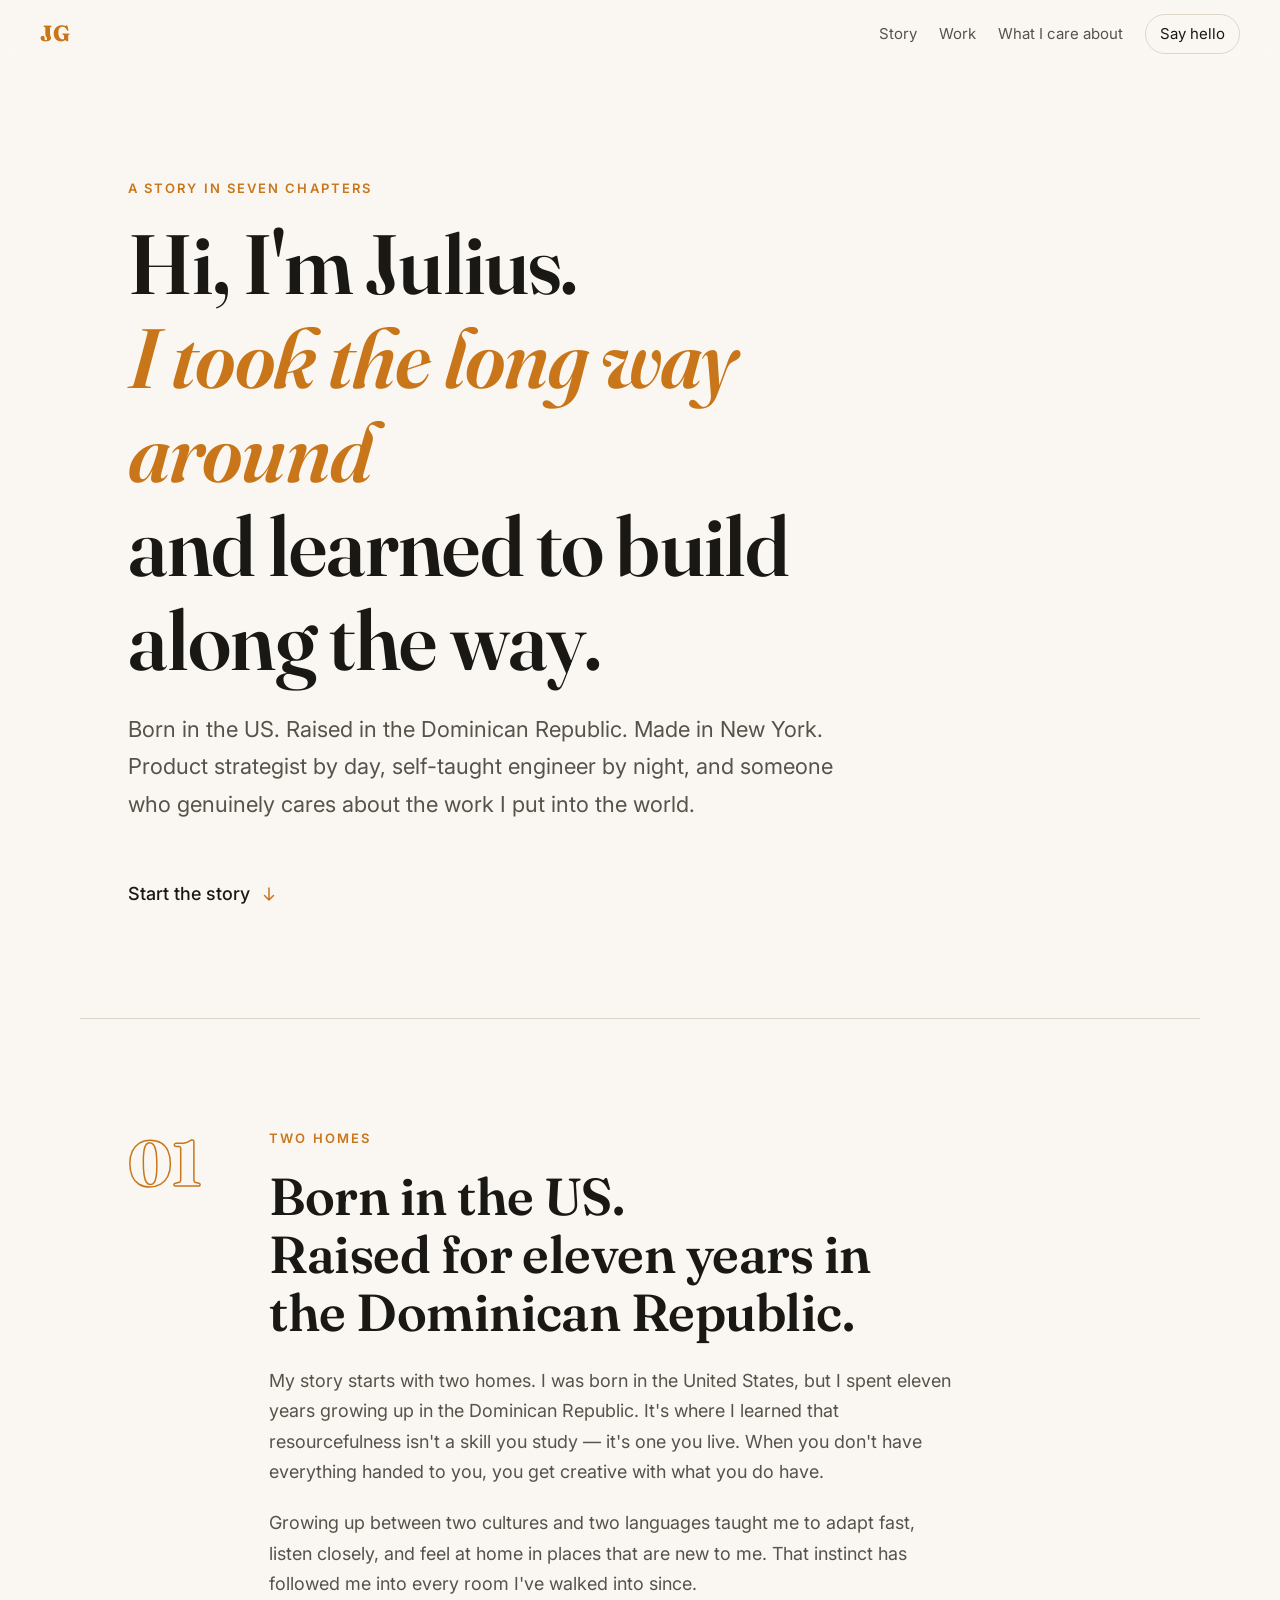
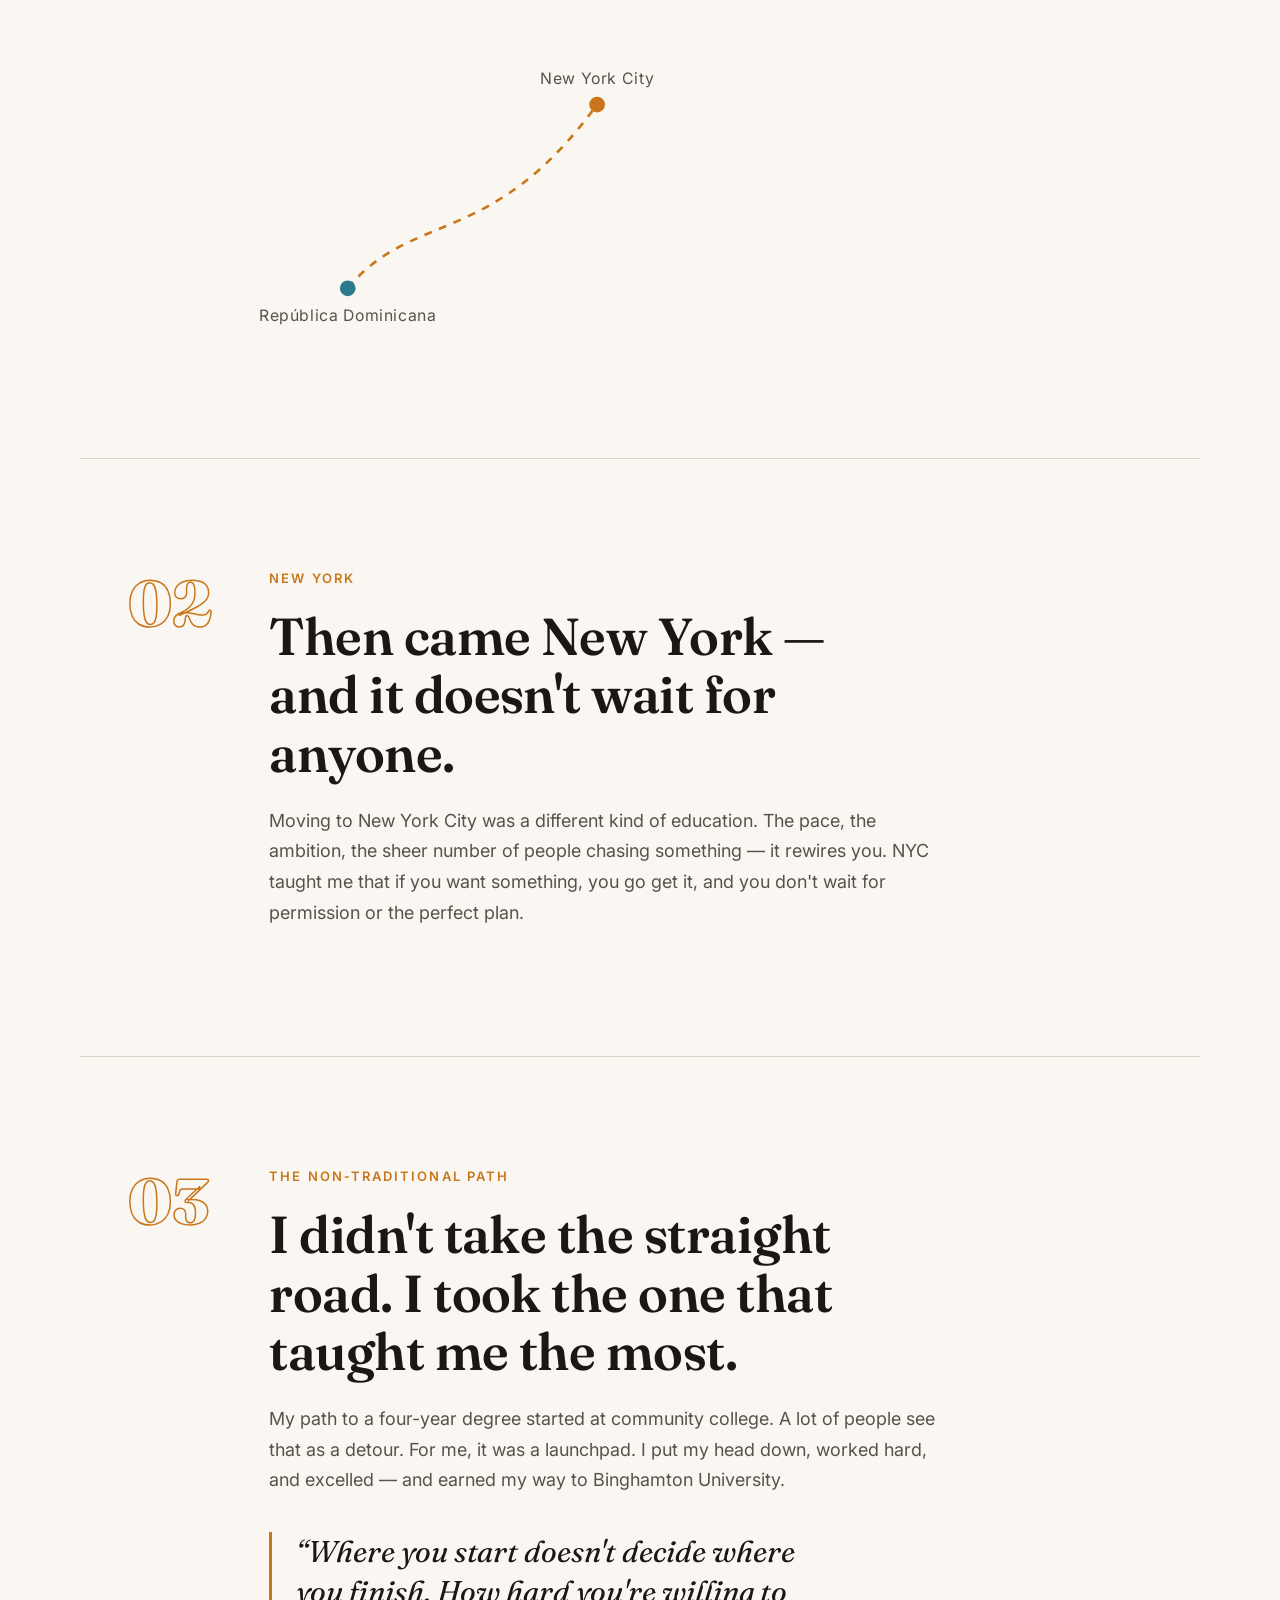
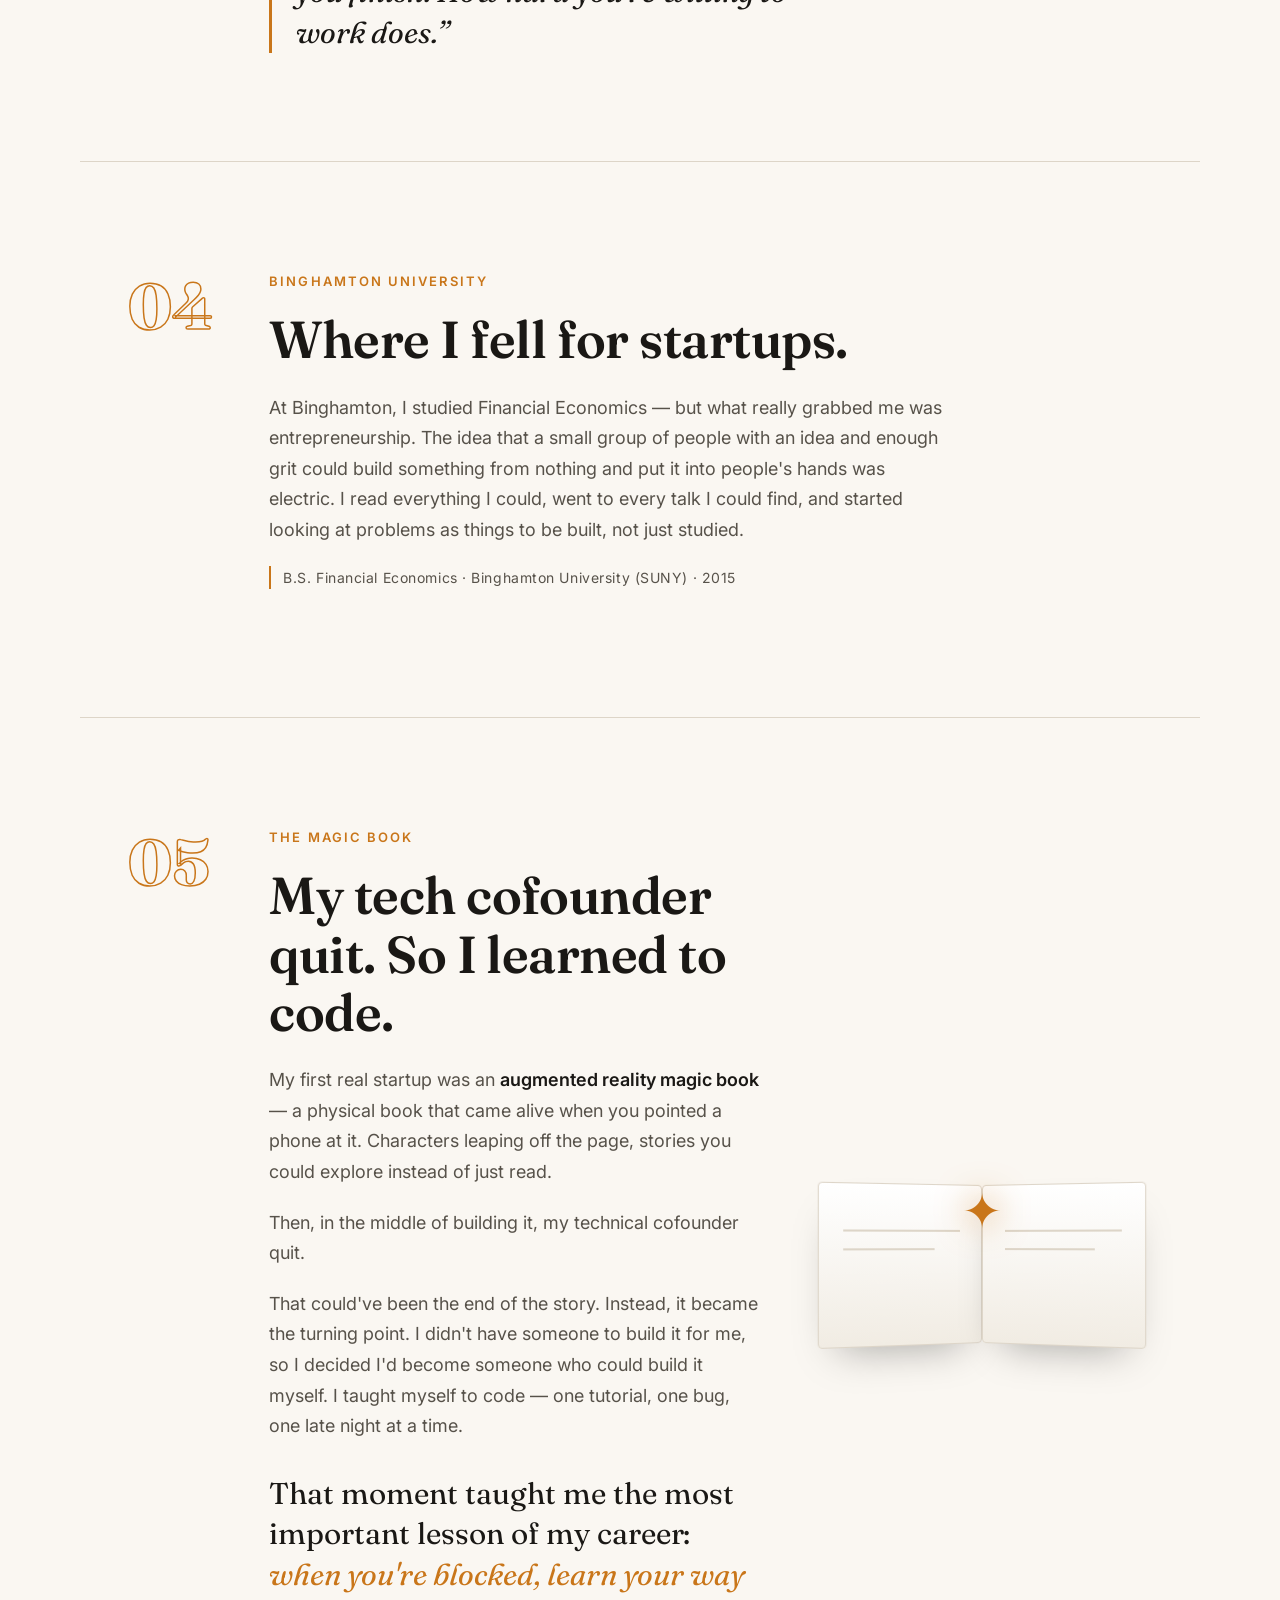
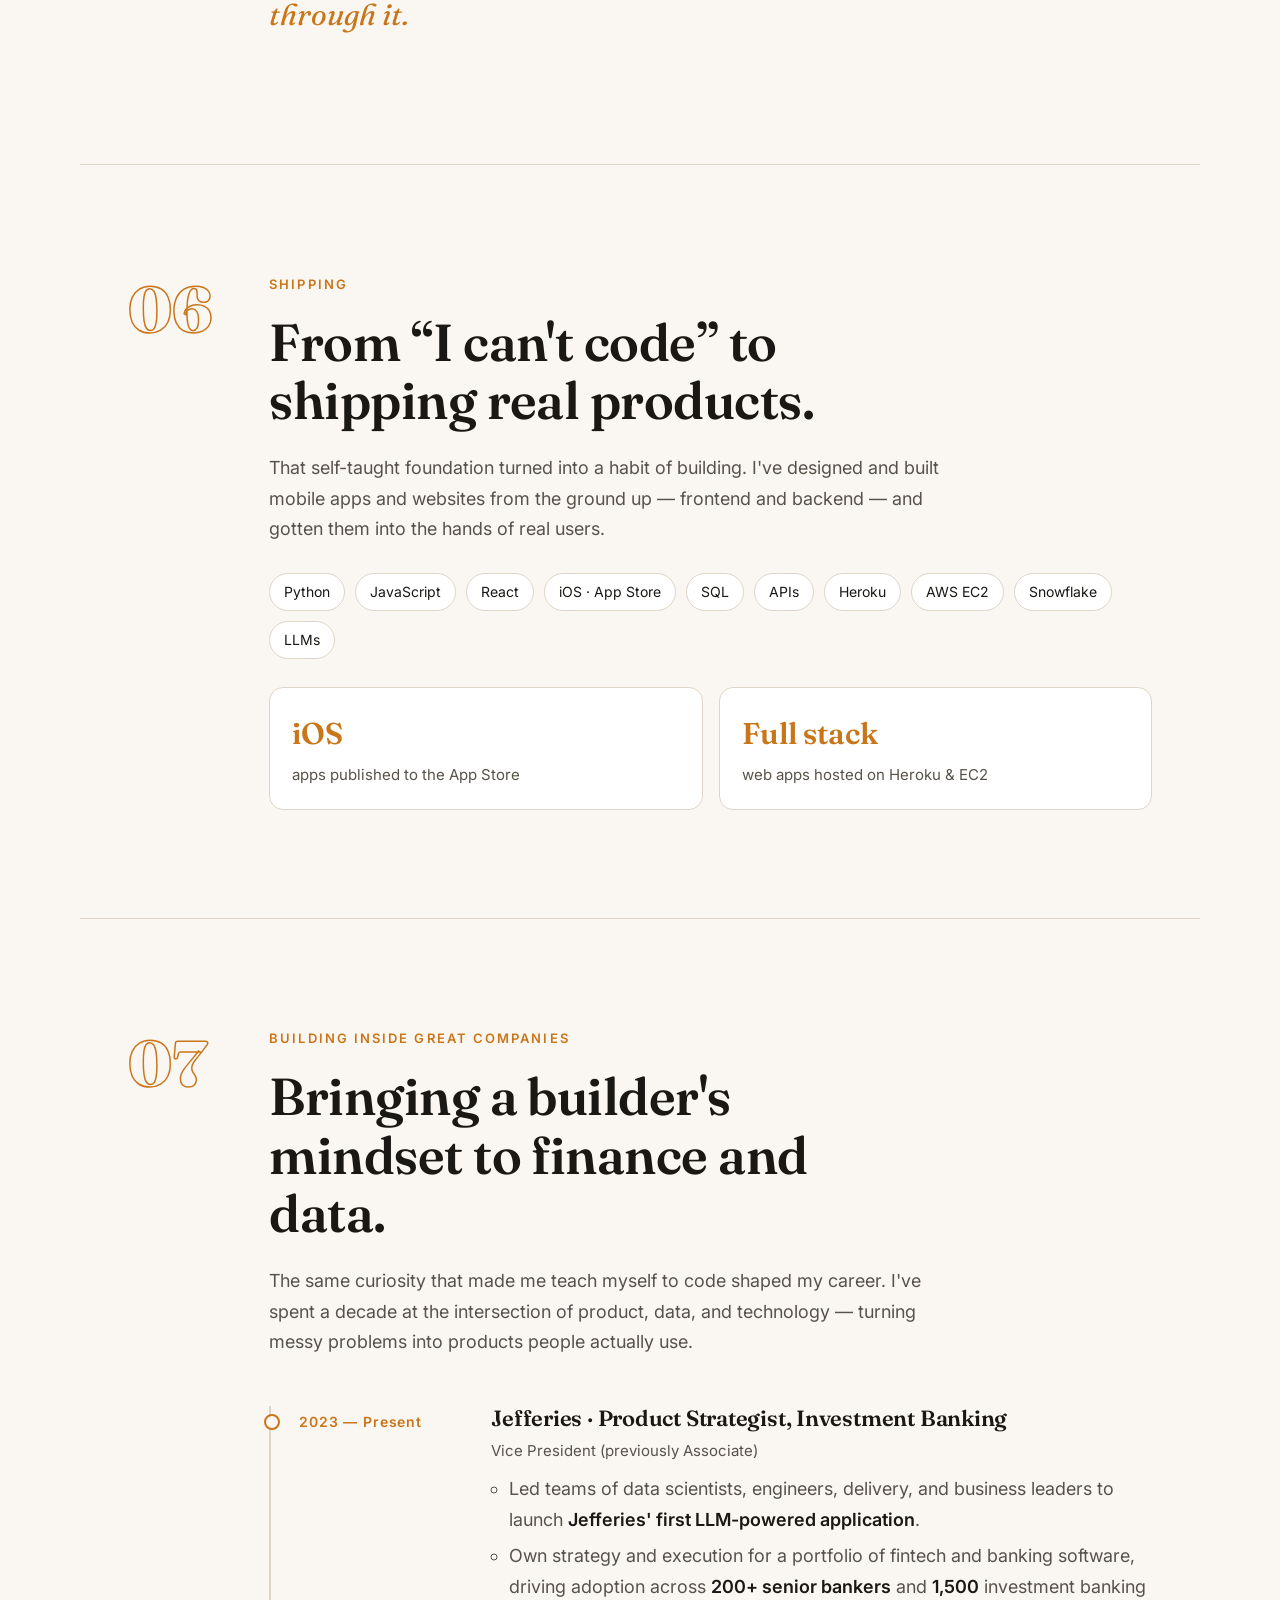
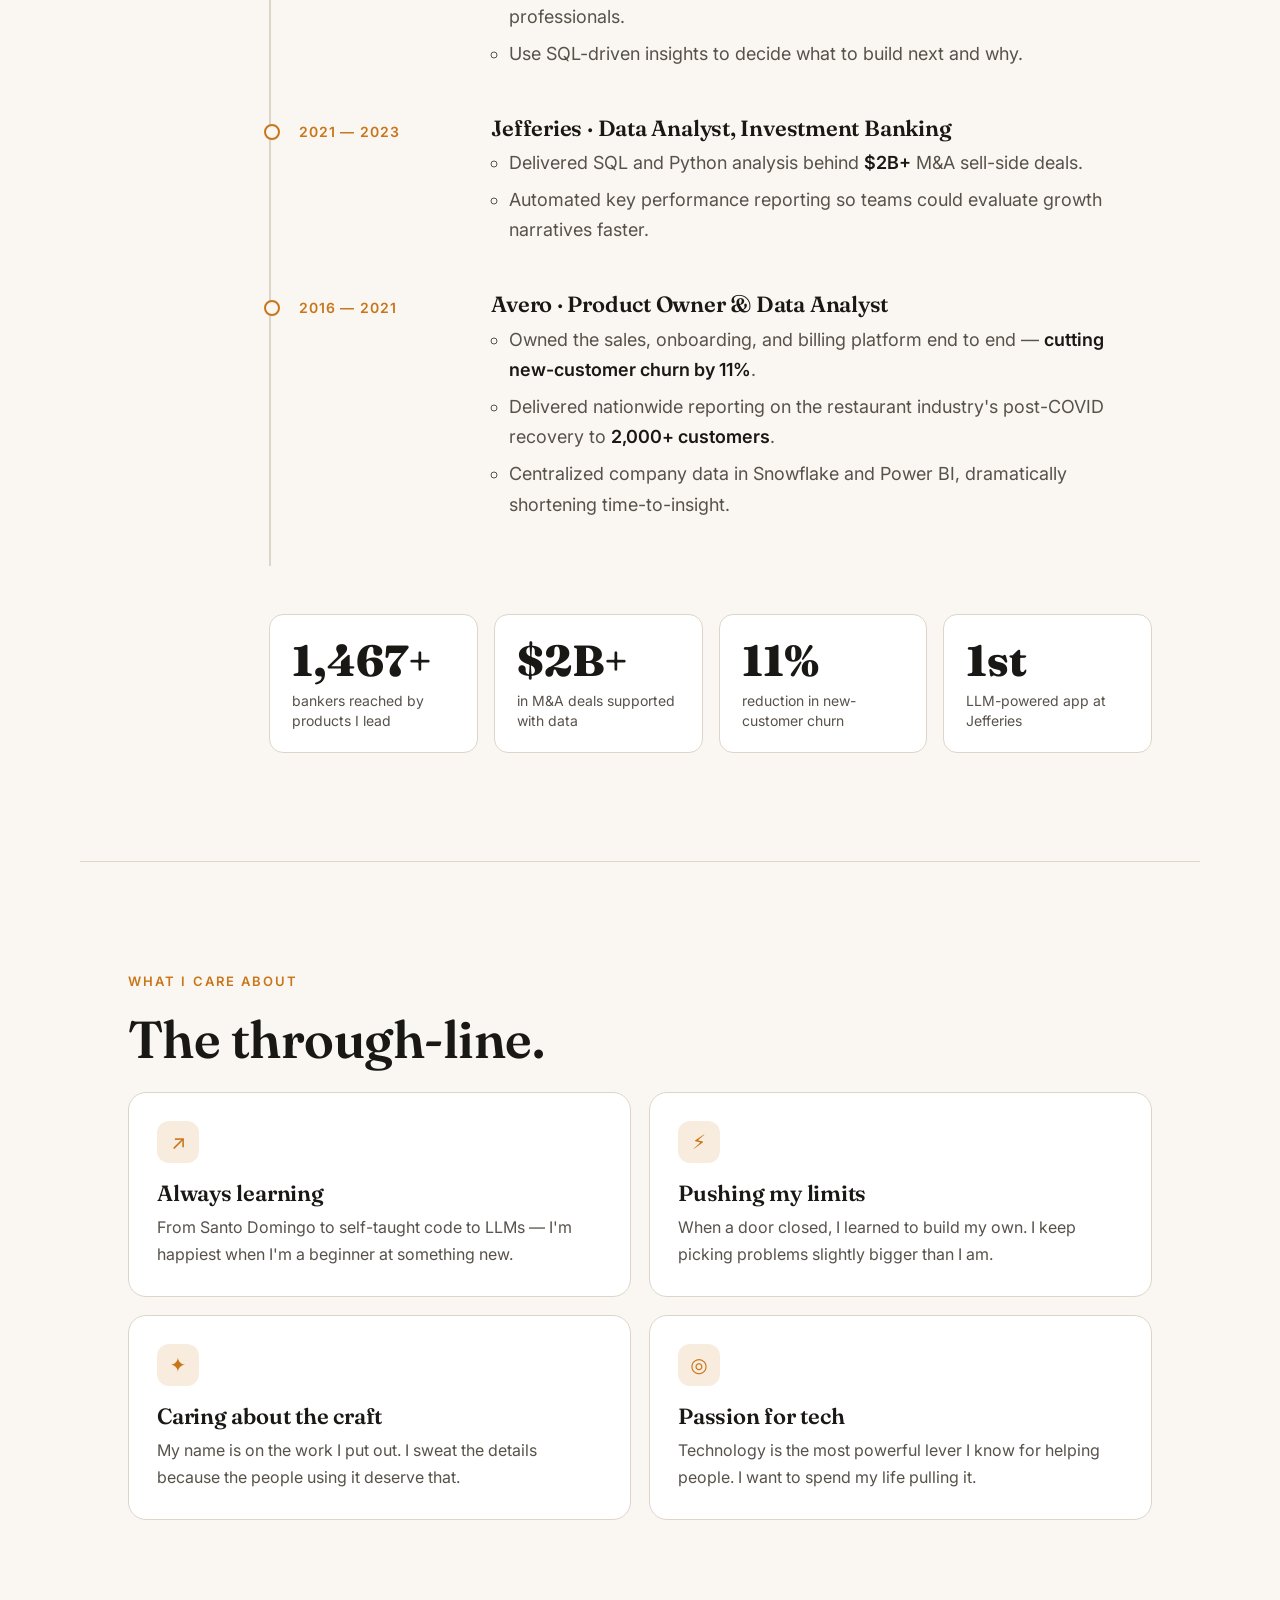
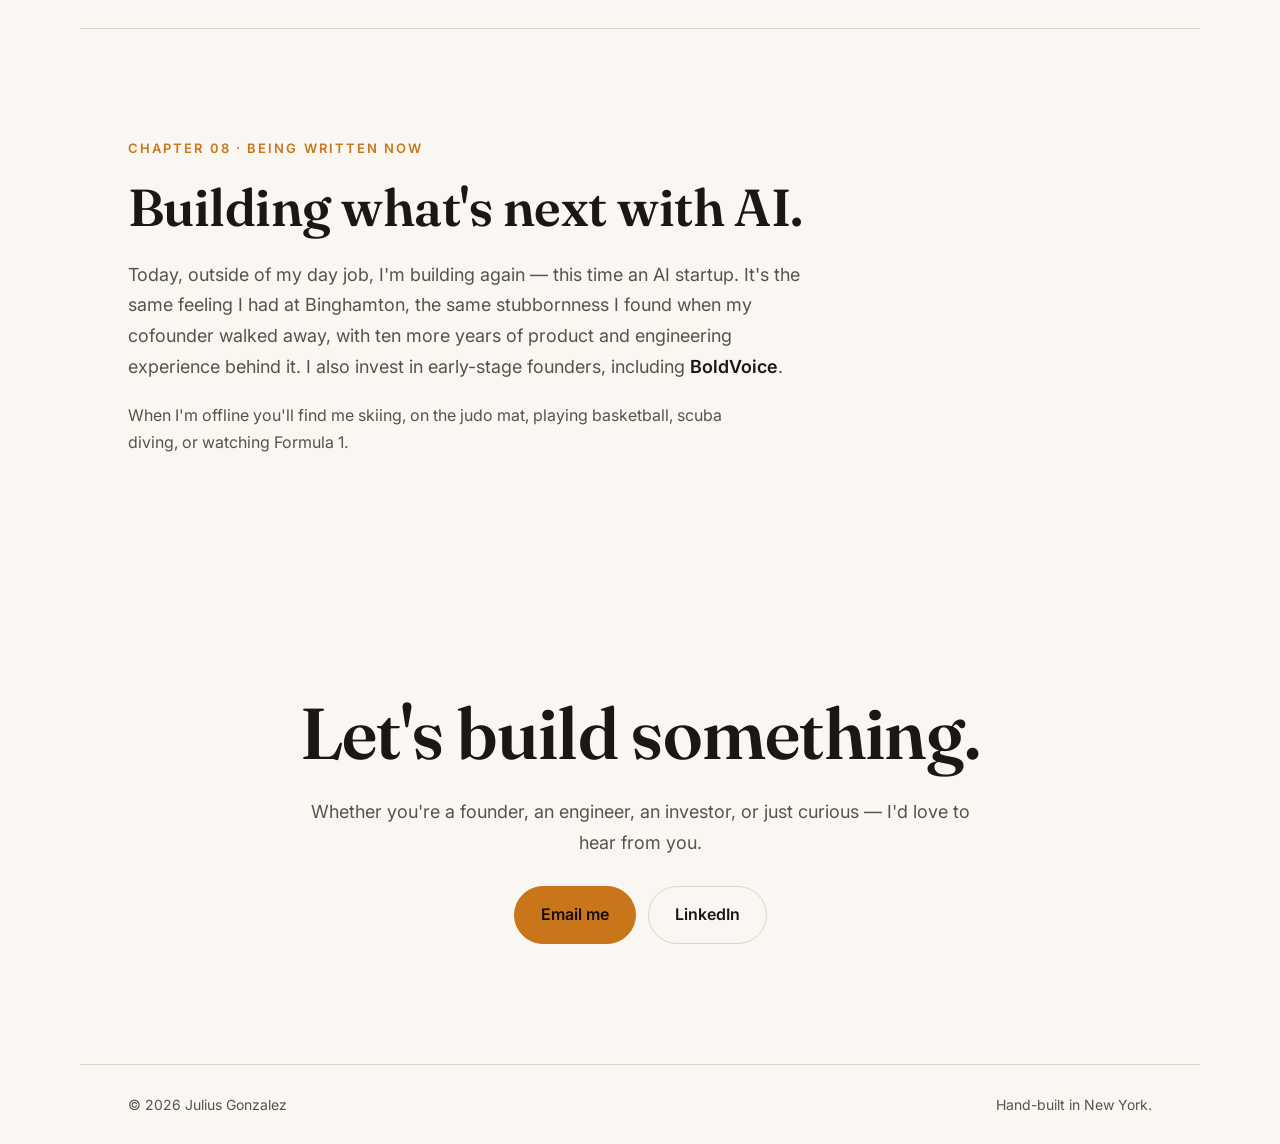
==== index.html @ 9671cb83 "Add story-driven personal website Single-page static site telling Julius's story: US-born, raised in" ====
<!doctype html>
<html lang="en">
<head>
  <meta charset="utf-8" />
  <meta name="viewport" content="width=device-width, initial-scale=1" />
  <title>Julius Gonzalez</title>
  <meta name="description" content="Julius Gonzalez: born in the US, raised in the Dominican Republic, made in New York. Product builder, self-taught engineer, and lifelong learner." />
  <meta property="og:title" content="Julius Gonzalez — The long way around" />
  <meta property="og:description" content="Born in the US, raised in the Dominican Republic, made in New York. A story about building, learning, and caring about the work." />
  <meta property="og:type" content="website" />
  <meta name="theme-color" content="#0f0e0c" />
  <link rel="icon" href="data:image/svg+xml,%3Csvg xmlns='http://www.w3.org/2000/svg' viewBox='0 0 64 64'%3E%3Crect width='64' height='64' rx='14' fill='%23e8a33d'/%3E%3Ctext x='50%25' y='56%25' text-anchor='middle' dominant-baseline='middle' font-family='Georgia,serif' font-size='38' font-weight='700' fill='%230f0e0c'%3EJ%3C/text%3E%3C/svg%3E" />
  <link rel="preconnect" href="https://fonts.googleapis.com" />
  <link rel="preconnect" href="https://fonts.gstatic.com" crossorigin />
  <link href="https://fonts.googleapis.com/css2?family=Fraunces:ital,opsz,wght@0,9..144,400;0,9..144,600;0,9..144,800;1,9..144,400&family=Inter:wght@400;500;600&display=swap" rel="stylesheet" />
  <link rel="stylesheet" href="styles.css" />
</head>
<body>
  <div class="progress" aria-hidden="true"><span id="progress-bar"></span></div>

  <header class="topbar">
    <a href="#top" class="mark" aria-label="Back to top">JG</a>
    <nav aria-label="Chapters">
      <a href="#ch-1">Story</a>
      <a href="#work">Work</a>
      <a href="#values">What I care about</a>
      <a href="#contact" class="pill">Say hello</a>
    </nav>
  </header>

  <main id="top">
    <!-- HERO -->
    <section class="hero">
      <p class="eyebrow reveal">A story in seven chapters</p>
      <h1 class="reveal">
        Hi, I'm Julius.<br />
        <span class="accent">I took the long way around</span><br />
        and learned to build along the way.
      </h1>
      <p class="lede reveal">
        Born in the US. Raised in the Dominican Republic. Made in New York.
        Product strategist by day, self-taught engineer by night, and someone who
        genuinely cares about the work I put into the world.
      </p>
      <a href="#ch-1" class="scroll-cue reveal" aria-label="Start the story">
        <span>Start the story</span>
        <svg viewBox="0 0 24 24" width="18" height="18" aria-hidden="true"><path d="M12 4v16m0 0-6-6m6 6 6-6" fill="none" stroke="currentColor" stroke-width="2" stroke-linecap="round" stroke-linejoin="round"/></svg>
      </a>
    </section>

    <!-- CHAPTER 1 -->
    <section class="chapter" id="ch-1">
      <div class="chapter-num reveal">01</div>
      <div class="chapter-body">
        <p class="eyebrow reveal">Two homes</p>
        <h2 class="reveal">Born in the US.<br />Raised for eleven years in the Dominican Republic.</h2>
        <p class="reveal">
          My story starts with two homes. I was born in the United States, but I spent
          eleven years growing up in the Dominican Republic. It's where I learned that
          resourcefulness isn't a skill you study — it's one you live. When you don't
          have everything handed to you, you get creative with what you do have.
        </p>
        <p class="reveal">
          Growing up between two cultures and two languages taught me to adapt fast,
          listen closely, and feel at home in places that are new to me. That instinct
          has followed me into every room I've walked into since.
        </p>
      </div>
      <figure class="route reveal" aria-label="A route from the Dominican Republic to New York City">
        <svg viewBox="0 0 320 220" role="img">
          <title>From Santo Domingo to New York</title>
          <path class="route-line" d="M60 180 C 110 120, 170 150, 250 40" />
          <circle cx="60" cy="180" r="6" class="dot dot-start" />
          <circle cx="250" cy="40" r="6" class="dot dot-end" />
          <text x="60" y="205" text-anchor="middle">República Dominicana</text>
          <text x="250" y="24" text-anchor="middle">New York City</text>
        </svg>
      </figure>
    </section>

    <!-- CHAPTER 2 -->
    <section class="chapter" id="ch-2">
      <div class="chapter-num reveal">02</div>
      <div class="chapter-body">
        <p class="eyebrow reveal">New York</p>
        <h2 class="reveal">Then came New York — and it doesn't wait for anyone.</h2>
        <p class="reveal">
          Moving to New York City was a different kind of education. The pace, the
          ambition, the sheer number of people chasing something — it rewires you.
          NYC taught me that if you want something, you go get it, and you don't wait
          for permission or the perfect plan.
        </p>
      </div>
    </section>

    <!-- CHAPTER 3 -->
    <section class="chapter" id="ch-3">
      <div class="chapter-num reveal">03</div>
      <div class="chapter-body">
        <p class="eyebrow reveal">The non‑traditional path</p>
        <h2 class="reveal">I didn't take the straight road. I took the one that taught me the most.</h2>
        <p class="reveal">
          My path to a four-year degree started at community college. A lot of people
          see that as a detour. For me, it was a launchpad. I put my head down, worked
          hard, and excelled — and earned my way to Binghamton University.
        </p>
        <blockquote class="pull reveal">
          “Where you start doesn't decide where you finish. How hard you're willing to
          work does.”
        </blockquote>
      </div>
    </section>

    <!-- CHAPTER 4 -->
    <section class="chapter" id="ch-4">
      <div class="chapter-num reveal">04</div>
      <div class="chapter-body">
        <p class="eyebrow reveal">Binghamton University</p>
        <h2 class="reveal">Where I fell for startups.</h2>
        <p class="reveal">
          At Binghamton, I studied Financial Economics — but what really grabbed me
          was entrepreneurship. The idea that a small group of people with an idea and
          enough grit could build something from nothing and put it into people's hands
          was electric. I read everything I could, went to every talk I could find, and
          started looking at problems as things to be built, not just studied.
        </p>
        <p class="meta reveal">B.S. Financial Economics · Binghamton University (SUNY) · 2015</p>
      </div>
    </section>

    <!-- CHAPTER 5 -->
    <section class="chapter chapter-feature" id="ch-5">
      <div class="chapter-num reveal">05</div>
      <div class="chapter-body">
        <p class="eyebrow reveal">The magic book</p>
        <h2 class="reveal">My tech cofounder quit. So I learned to code.</h2>
        <p class="reveal">
          My first real startup was an <strong>augmented reality magic book</strong> —
          a physical book that came alive when you pointed a phone at it. Characters
          leaping off the page, stories you could explore instead of just read.
        </p>
        <p class="reveal">
          Then, in the middle of building it, my technical cofounder quit.
        </p>
        <p class="reveal">
          That could've been the end of the story. Instead, it became the turning point.
          I didn't have someone to build it for me, so I decided I'd become someone who
          could build it myself. I taught myself to code — one tutorial, one bug, one
          late night at a time.
        </p>
        <p class="reveal emphasis">
          That moment taught me the most important lesson of my career:
          <span class="accent">when you're blocked, learn your way through it.</span>
        </p>
      </div>
      <div class="book reveal" aria-hidden="true">
        <div class="book-page left"></div>
        <div class="book-page right"></div>
        <div class="sparkles">
          <span></span><span></span><span></span><span></span><span></span><span></span><span></span>
        </div>
        <div class="book-glyph">✦</div>
      </div>
    </section>

    <!-- CHAPTER 6 -->
    <section class="chapter" id="ch-6">
      <div class="chapter-num reveal">06</div>
      <div class="chapter-body">
        <p class="eyebrow reveal">Shipping</p>
        <h2 class="reveal">From “I can't code” to shipping real products.</h2>
        <p class="reveal">
          That self-taught foundation turned into a habit of building. I've designed and
          built mobile apps and websites from the ground up — frontend and backend —
          and gotten them into the hands of real users.
        </p>
        <ul class="chips reveal" aria-label="Things I've built with">
          <li>Python</li><li>JavaScript</li><li>React</li><li>iOS · App Store</li>
          <li>SQL</li><li>APIs</li><li>Heroku</li><li>AWS EC2</li><li>Snowflake</li><li>LLMs</li>
        </ul>
        <div class="stat-row reveal">
          <div class="stat"><span class="stat-big">iOS</span><span class="stat-label">apps published to the App Store</span></div>
          <div class="stat"><span class="stat-big">Full stack</span><span class="stat-label">web apps hosted on Heroku &amp; EC2</span></div>
        </div>
      </div>
    </section>

    <!-- CHAPTER 7: WORK -->
    <section class="chapter" id="work">
      <div class="chapter-num reveal">07</div>
      <div class="chapter-body wide">
        <p class="eyebrow reveal">Building inside great companies</p>
        <h2 class="reveal">Bringing a builder's mindset to finance and data.</h2>
        <p class="reveal">
          The same curiosity that made me teach myself to code shaped my career.
          I've spent a decade at the intersection of product, data, and technology —
          turning messy problems into products people actually use.
        </p>

        <ol class="timeline">
          <li class="reveal">
            <div class="when">2023 — Present</div>
            <div class="what">
              <h3>Jefferies · Product Strategist, Investment Banking</h3>
              <p class="role">Vice President (previously Associate)</p>
              <ul>
                <li>Led teams of data scientists, engineers, delivery, and business leaders to launch <strong>Jefferies' first LLM-powered application</strong>.</li>
                <li>Own strategy and execution for a portfolio of fintech and banking software, driving adoption across <strong>200+ senior bankers</strong> and <strong>1,500</strong> investment banking professionals.</li>
                <li>Use SQL-driven insights to decide what to build next and why.</li>
              </ul>
            </div>
          </li>
          <li class="reveal">
            <div class="when">2021 — 2023</div>
            <div class="what">
              <h3>Jefferies · Data Analyst, Investment Banking</h3>
              <ul>
                <li>Delivered SQL and Python analysis behind <strong>$2B+</strong> M&amp;A sell-side deals.</li>
                <li>Automated key performance reporting so teams could evaluate growth narratives faster.</li>
              </ul>
            </div>
          </li>
          <li class="reveal">
            <div class="when">2016 — 2021</div>
            <div class="what">
              <h3>Avero · Product Owner &amp; Data Analyst</h3>
              <ul>
                <li>Owned the sales, onboarding, and billing platform end to end — <strong>cutting new-customer churn by 11%</strong>.</li>
                <li>Delivered nationwide reporting on the restaurant industry's post-COVID recovery to <strong>2,000+ customers</strong>.</li>
                <li>Centralized company data in Snowflake and Power BI, dramatically shortening time-to-insight.</li>
              </ul>
            </div>
          </li>
        </ol>

        <div class="numbers reveal" aria-label="Highlights">
          <div><span class="n" data-count="1500" data-suffix="+">1,500+</span><span>bankers reached by products I lead</span></div>
          <div><span class="n" data-count="2" data-prefix="$" data-suffix="B+">$2B+</span><span>in M&amp;A deals supported with data</span></div>
          <div><span class="n" data-count="11" data-suffix="%">11%</span><span>reduction in new-customer churn</span></div>
          <div><span class="n">1st</span><span>LLM-powered app at Jefferies</span></div>
        </div>
      </div>
    </section>

    <!-- VALUES -->
    <section class="values" id="values">
      <p class="eyebrow reveal">What I care about</p>
      <h2 class="reveal">The through-line.</h2>
      <div class="value-grid">
        <article class="value reveal">
          <span class="value-icon">↗</span>
          <h3>Always learning</h3>
          <p>From Santo Domingo to self-taught code to LLMs — I'm happiest when I'm a beginner at something new.</p>
        </article>
        <article class="value reveal">
          <span class="value-icon">⚡</span>
          <h3>Pushing my limits</h3>
          <p>When a door closed, I learned to build my own. I keep picking problems slightly bigger than I am.</p>
        </article>
        <article class="value reveal">
          <span class="value-icon">✦</span>
          <h3>Caring about the craft</h3>
          <p>My name is on the work I put out. I sweat the details because the people using it deserve that.</p>
        </article>
        <article class="value reveal">
          <span class="value-icon">◎</span>
          <h3>Passion for tech</h3>
          <p>Technology is the most powerful lever I know for helping people. I want to spend my life pulling it.</p>
        </article>
      </div>
    </section>

    <!-- NEXT CHAPTER -->
    <section class="next" id="next">
      <p class="eyebrow reveal">Chapter 08 · Being written now</p>
      <h2 class="reveal">Building what's next with AI.</h2>
      <p class="reveal">
        Today, outside of my day job, I'm building again — this time an AI startup.
        It's the same feeling I had at Binghamton, the same stubbornness I found when
        my cofounder walked away, with ten more years of product and engineering
        experience behind it. I also invest in early-stage founders, including
        <strong>BoldVoice</strong>.
      </p>
      <p class="reveal small">
        When I'm offline you'll find me skiing, on the judo mat, playing basketball,
        scuba diving, or watching Formula 1.
      </p>
    </section>

    <!-- CONTACT -->
    <section class="contact" id="contact">
      <h2 class="reveal">Let's build something.</h2>
      <p class="reveal">Whether you're a founder, an engineer, an investor, or just curious — I'd love to hear from you.</p>
      <div class="cta-row reveal">
        <a class="btn primary" href="mailto:gonzalezjulius.c@gmail.com">Email me</a>
        <a class="btn" href="https://www.linkedin.com/in/juliuscgonzalez" target="_blank" rel="noopener">LinkedIn</a>
      </div>
    </section>
  </main>

  <footer class="footer">
    <span>© <span id="year">2026</span> Julius Gonzalez</span>
    <span>Hand-built in New York.</span>
  </footer>

  <script src="script.js"></script>
</body>
</html>
---- styles.css ----
:root {
  --bg: #faf7f2;
  --bg-alt: #f1ece3;
  --ink: #1a1815;
  --ink-soft: #57524a;
  --line: #ddd5c8;
  --accent: #c9761a;
  --accent-2: #2a7a8c;
  --card: #ffffff;
  --serif: "Fraunces", Georgia, serif;
  --sans: "Inter", system-ui, -apple-system, sans-serif;
  --max: 1120px;
  color-scheme: light;
}

@media (prefers-color-scheme: dark) {
  :root {
    --bg: #0f0e0c;
    --bg-alt: #171512;
    --ink: #f3eee6;
    --ink-soft: #a8a196;
    --line: #2c2924;
    --accent: #e8a33d;
    --accent-2: #5fb8c9;
    --card: #1b1916;
    color-scheme: dark;
  }
}

* { box-sizing: border-box; }
html { scroll-behavior: smooth; }
body {
  margin: 0;
  background: var(--bg);
  color: var(--ink);
  font-family: var(--sans);
  font-size: 18px;
  line-height: 1.7;
  -webkit-font-smoothing: antialiased;
  overflow-x: hidden;
}
a { color: inherit; }
strong { font-weight: 600; color: var(--ink); }

/* progress bar */
.progress { position: fixed; inset: 0 0 auto 0; height: 3px; z-index: 50; }
.progress span { display: block; height: 100%; width: 0; background: linear-gradient(90deg, var(--accent), var(--accent-2)); }

/* top bar */
.topbar {
  position: sticky; top: 0; z-index: 40;
  display: flex; align-items: center; justify-content: space-between;
  padding: 14px clamp(16px, 4vw, 40px);
  background: color-mix(in srgb, var(--bg) 82%, transparent);
  backdrop-filter: blur(10px);
  border-bottom: 1px solid transparent;
  transition: border-color .3s;
}
.topbar.scrolled { border-color: var(--line); }
.mark { font-family: var(--serif); font-weight: 800; font-size: 22px; text-decoration: none; color: var(--accent); }
.topbar nav { display: flex; gap: 22px; align-items: center; font-size: 15px; }
.topbar nav a { text-decoration: none; color: var(--ink-soft); transition: color .2s; }
.topbar nav a:hover { color: var(--ink); }
.pill { border: 1px solid var(--line); padding: 6px 14px; border-radius: 999px; color: var(--ink) !important; }
.pill:hover { border-color: var(--accent); }

/* shared */
main > section { max-width: var(--max); margin: 0 auto; padding: clamp(72px, 12vh, 140px) clamp(16px, 5vw, 48px); }
.eyebrow { font-size: 13px; letter-spacing: .16em; text-transform: uppercase; color: var(--accent); font-weight: 600; margin: 0 0 18px; }
h1, h2, h3 { font-family: var(--serif); line-height: 1.12; margin: 0 0 24px; letter-spacing: -0.01em; }
h1 { font-size: clamp(40px, 7vw, 84px); font-weight: 600; }
h2 { font-size: clamp(30px, 4.4vw, 52px); font-weight: 600; max-width: 18ch; }
h3 { font-size: 22px; font-weight: 600; margin-bottom: 8px; }
p { color: var(--ink-soft); max-width: 62ch; margin: 0 0 20px; }
.accent { color: var(--accent); font-style: italic; }

/* hero */
.hero { min-height: calc(100vh - 64px); display: flex; flex-direction: column; justify-content: center; }
.hero h1 { max-width: 16ch; }
.lede { font-size: clamp(18px, 2vw, 22px); max-width: 52ch; }
.scroll-cue { margin-top: 36px; display: inline-flex; gap: 10px; align-items: center; text-decoration: none; font-weight: 500; color: var(--ink); width: fit-content; }
.scroll-cue svg { animation: bob 2s ease-in-out infinite; color: var(--accent); }
@keyframes bob { 50% { transform: translateY(6px); } }

/* chapters */
.chapter {
  display: grid;
  grid-template-columns: 90px minmax(0, 1fr);
  gap: 0 clamp(16px, 4vw, 56px);
  border-top: 1px solid var(--line);
  position: relative;
}
.chapter-num { font-family: var(--serif); font-size: 64px; font-weight: 800; color: transparent; -webkit-text-stroke: 1.5px var(--accent); line-height: 1; padding-top: 4px; }
.chapter-feature .chapter-num { align-self: start; }
.chapter-body.wide { max-width: none; }
.meta { font-size: 14px; letter-spacing: .04em; color: var(--ink-soft); border-left: 2px solid var(--accent); padding-left: 12px; }
.emphasis { font-family: var(--serif); font-size: clamp(22px, 2.6vw, 30px); line-height: 1.35; color: var(--ink); max-width: 30ch; margin-top: 32px; }
.pull {
  margin: 36px 0 0; padding: 0 0 0 24px; border-left: 3px solid var(--accent);
  font-family: var(--serif); font-style: italic; font-size: clamp(22px, 2.6vw, 30px); line-height: 1.35; color: var(--ink); max-width: 30ch;
}

/* route map */
.route { grid-column: 2; margin: 32px 0 0; max-width: 420px; }
.route svg { width: 100%; overflow: visible; }
.route text { font-family: var(--sans); font-size: 12px; fill: var(--ink-soft); letter-spacing: .04em; }
.route-line { fill: none; stroke: var(--accent); stroke-width: 2; stroke-dasharray: 6 6; stroke-dashoffset: 400; transition: stroke-dashoffset 2.4s ease; }
.route.in .route-line { stroke-dashoffset: 0; }
.dot-start { fill: var(--accent-2); }
.dot-end { fill: var(--accent); }
.dot-end { transform-origin: 250px 40px; animation: pulse 2.4s ease-out infinite; }
@keyframes pulse { 0%, 100% { opacity: 1; } 50% { opacity: .45; } }

/* magic book feature */
.chapter-feature { grid-template-columns: 90px minmax(0, 1fr) minmax(0, 340px); align-items: center; }
.book { position: relative; width: 100%; max-width: 340px; aspect-ratio: 4 / 3; perspective: 900px; justify-self: center; }
.book-page {
  position: absolute; bottom: 10%; width: 48%; height: 62%;
  background: linear-gradient(180deg, var(--card), var(--bg-alt));
  border: 1px solid var(--line); border-radius: 4px;
  box-shadow: 0 20px 40px -20px rgba(0,0,0,.35);
}
.book-page::before, .book-page::after { content: ""; position: absolute; left: 14%; right: 14%; height: 2px; background: var(--line); }
.book-page::before { top: 28%; } .book-page::after { top: 40%; right: 30%; }
.book-page.left { left: 2%; transform: rotateY(18deg); transform-origin: right; }
.book-page.right { right: 2%; transform: rotateY(-18deg); transform-origin: left; }
.book-glyph { position: absolute; left: 50%; bottom: 46%; transform: translateX(-50%); font-size: 48px; color: var(--accent); filter: drop-shadow(0 0 18px var(--accent)); animation: float 3.4s ease-in-out infinite; }
@keyframes float { 50% { transform: translate(-50%, -14px) rotate(8deg); } }
.sparkles span {
  position: absolute; left: 50%; bottom: 50%; width: 6px; height: 6px; border-radius: 50%;
  background: var(--accent); opacity: 0; animation: rise 3.2s ease-out infinite;
}
.sparkles span:nth-child(2) { background: var(--accent-2); animation-delay: .4s; --x: -60px; }
.sparkles span:nth-child(3) { animation-delay: .9s; --x: 50px; }
.sparkles span:nth-child(4) { background: var(--accent-2); animation-delay: 1.3s; --x: -30px; }
.sparkles span:nth-child(5) { animation-delay: 1.8s; --x: 80px; }
.sparkles span:nth-child(6) { background: var(--accent-2); animation-delay: 2.2s; --x: -90px; }
.sparkles span:nth-child(7) { animation-delay: 2.7s; --x: 20px; }
@keyframes rise {
  0% { opacity: 0; transform: translate(0, 0) scale(.5); }
  20% { opacity: 1; }
  100% { opacity: 0; transform: translate(var(--x, 30px), -150px) scale(1.2); }
}

/* chips + stats */
.chips { list-style: none; padding: 0; margin: 28px 0; display: flex; flex-wrap: wrap; gap: 10px; }
.chips li { border: 1px solid var(--line); border-radius: 999px; padding: 6px 14px; font-size: 14px; color: var(--ink); background: var(--card); }
.stat-row { display: flex; flex-wrap: wrap; gap: 16px; }
.stat { flex: 1 1 220px; background: var(--card); border: 1px solid var(--line); border-radius: 14px; padding: 20px 22px; }
.stat-big { display: block; font-family: var(--serif); font-size: 30px; font-weight: 600; color: var(--accent); }
.stat-label { font-size: 15px; color: var(--ink-soft); }

/* timeline */
.timeline { list-style: none; padding: 0; margin: 48px 0; border-left: 2px solid var(--line); }
.timeline > li { display: grid; grid-template-columns: 160px minmax(0, 1fr); gap: 8px 32px; padding: 0 0 40px 28px; position: relative; }
.timeline > li::before { content: ""; position: absolute; left: -7px; top: 8px; width: 12px; height: 12px; border-radius: 50%; background: var(--bg); border: 2px solid var(--accent); }
.when { font-size: 14px; font-weight: 600; letter-spacing: .06em; color: var(--accent); padding-top: 4px; }
.role { font-size: 15px; margin-bottom: 10px; }
.what ul { margin: 0; padding-left: 18px; color: var(--ink-soft); }
.what li { margin-bottom: 6px; }

.numbers { display: grid; grid-template-columns: repeat(4, minmax(0, 1fr)); gap: 16px; }
.numbers > div { background: var(--card); border: 1px solid var(--line); border-radius: 14px; padding: 22px; }
.numbers .n { display: block; font-family: var(--serif); font-size: clamp(30px, 3.4vw, 44px); font-weight: 800; color: var(--ink); line-height: 1.1; margin-bottom: 6px; }
.numbers span:not(.n) { font-size: 14px; color: var(--ink-soft); line-height: 1.4; display: block; }

/* values */
.values { border-top: 1px solid var(--line); }
.value-grid { display: grid; grid-template-columns: repeat(2, minmax(0, 1fr)); gap: 18px; margin-top: 16px; }
.value { background: var(--card); border: 1px solid var(--line); border-radius: 18px; padding: 28px; transition: transform .3s, border-color .3s; }
.value:hover { transform: translateY(-4px); border-color: var(--accent); }
.value p { margin: 0; font-size: 16px; }
.value-icon { display: inline-grid; place-items: center; width: 42px; height: 42px; border-radius: 12px; background: color-mix(in srgb, var(--accent) 14%, transparent); color: var(--accent); font-size: 20px; margin-bottom: 18px; }

/* next + contact */
.next { border-top: 1px solid var(--line); }
.next h2 { max-width: 20ch; }
.small { font-size: 16px; }
.contact { text-align: center; padding-bottom: 120px !important; }
.contact h2 { font-size: clamp(40px, 6vw, 72px); margin-inline: auto; max-width: none; }
.contact p { margin-inline: auto; }
.cta-row { display: flex; gap: 12px; justify-content: center; flex-wrap: wrap; margin-top: 28px; }
.btn { text-decoration: none; padding: 14px 26px; border-radius: 999px; border: 1px solid var(--line); font-weight: 600; font-size: 16px; transition: transform .2s, background .2s; }
.btn:hover { transform: translateY(-2px); }
.btn.primary { background: var(--accent); border-color: var(--accent); color: #140f08; }

.footer { max-width: var(--max); margin: 0 auto; padding: 28px clamp(16px, 5vw, 48px); display: flex; justify-content: space-between; flex-wrap: wrap; gap: 8px; font-size: 14px; color: var(--ink-soft); border-top: 1px solid var(--line); }

/* reveal animation */
.reveal { opacity: 0; transform: translateY(24px); transition: opacity .8s ease, transform .8s ease; }
.reveal.in { opacity: 1; transform: none; }

@media (prefers-reduced-motion: reduce) {
  html { scroll-behavior: auto; }
  .reveal { opacity: 1; transform: none; transition: none; }
  .route-line { stroke-dashoffset: 0; transition: none; }
  *, *::before, *::after { animation: none !important; }
}

/* responsive */
@media (max-width: 900px) {
  .chapter-feature { grid-template-columns: 90px minmax(0, 1fr); }
  .book { grid-column: 2; margin-top: 24px; justify-self: start; }
  .numbers { grid-template-columns: repeat(2, minmax(0, 1fr)); }
}
@media (max-width: 640px) {
  body { font-size: 17px; }
  .topbar nav a:not(.pill) { display: none; }
  .chapter, .chapter-feature { grid-template-columns: minmax(0, 1fr); }
  .chapter-num { font-size: 44px; margin-bottom: 12px; }
  .route, .book { grid-column: 1; }
  .timeline > li { grid-template-columns: minmax(0, 1fr); padding-left: 20px; }
  .value-grid { grid-template-columns: minmax(0, 1fr); }
  .numbers { grid-template-columns: minmax(0, 1fr) minmax(0, 1fr); gap: 10px; }
  .numbers > div { padding: 16px; }
}
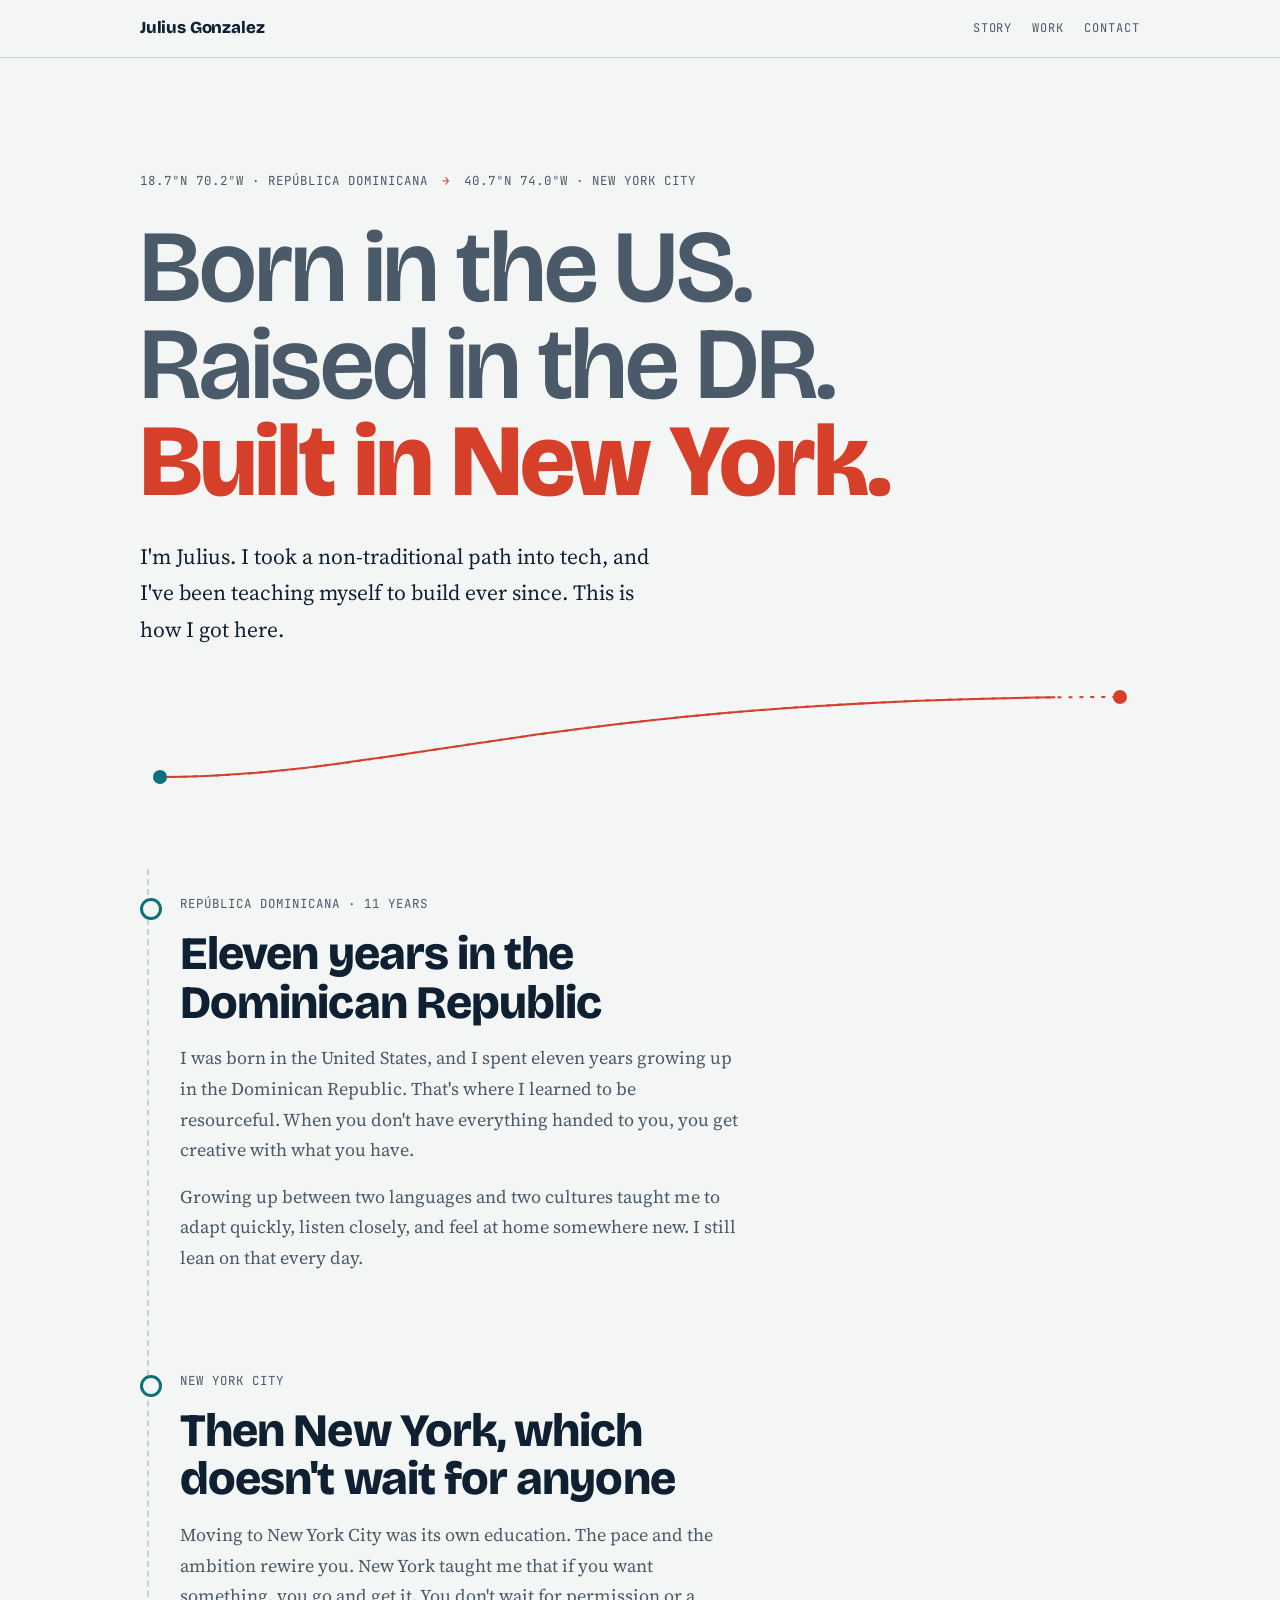
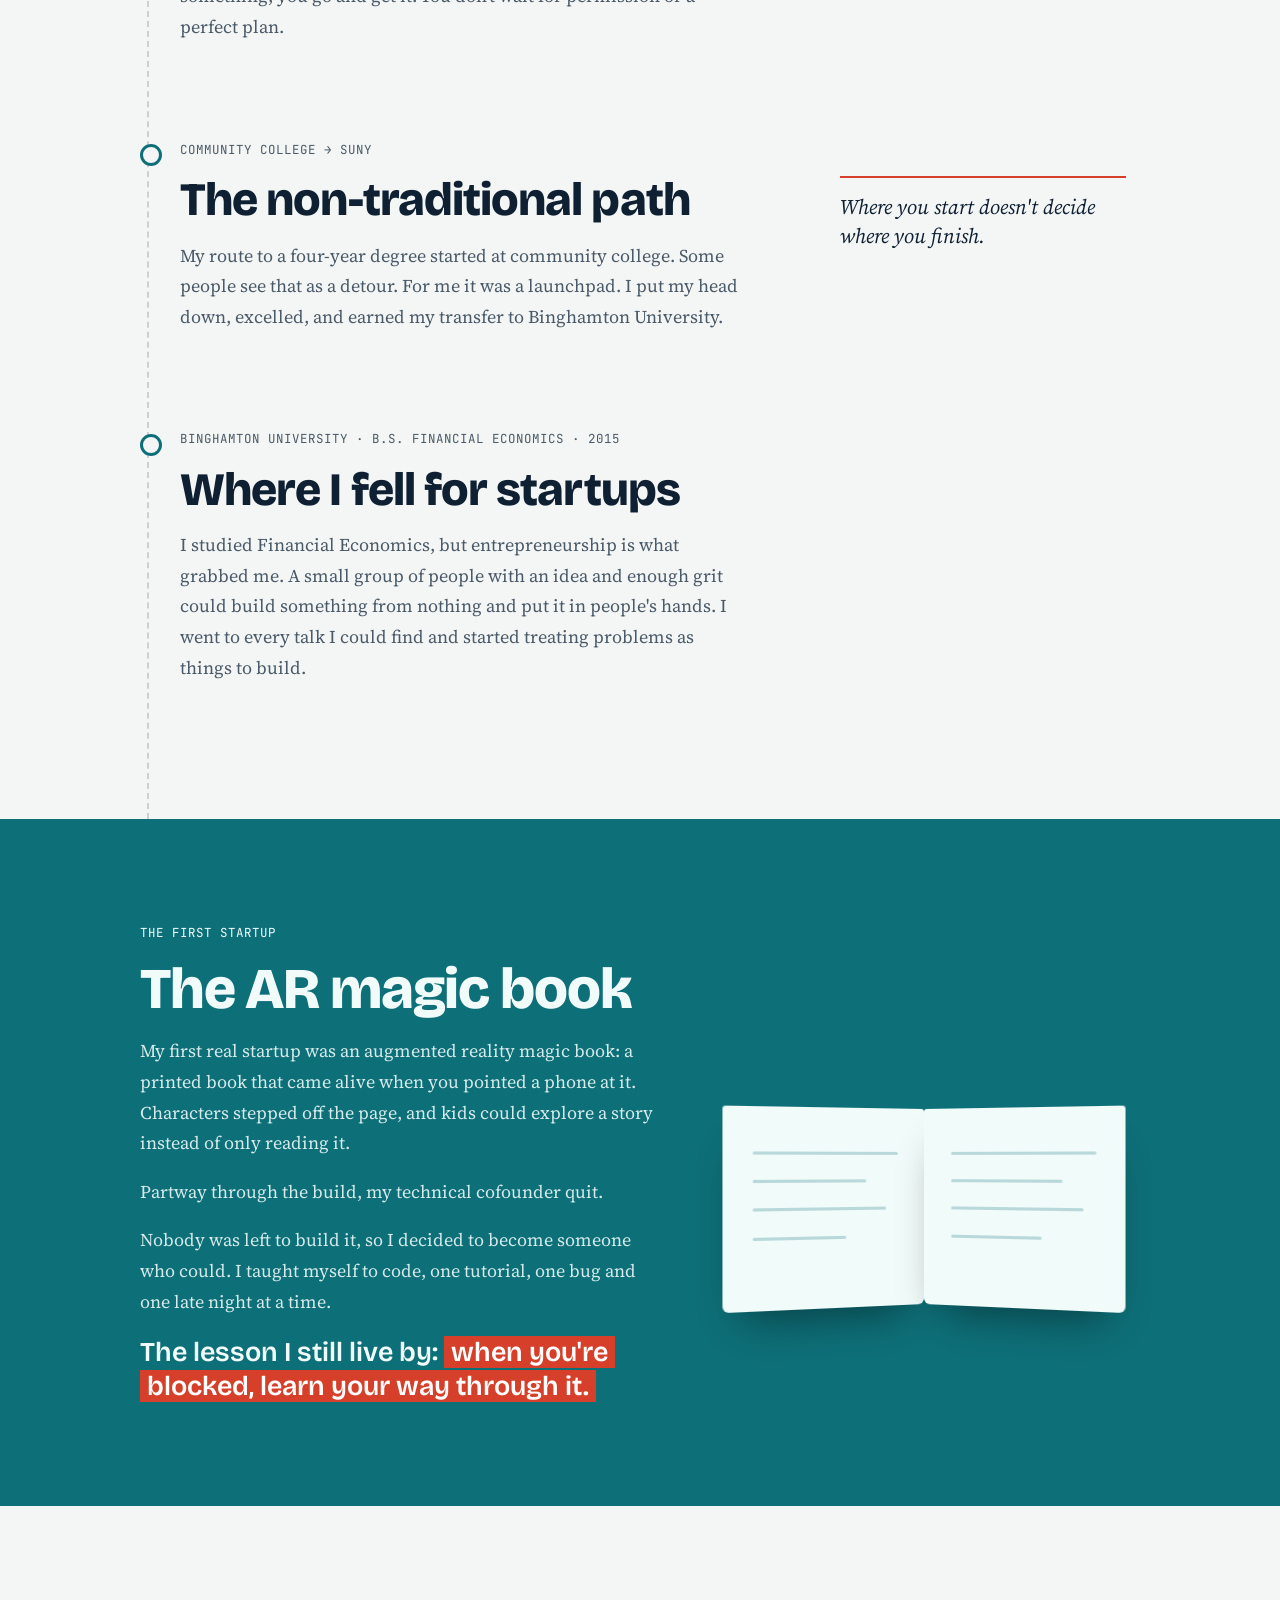
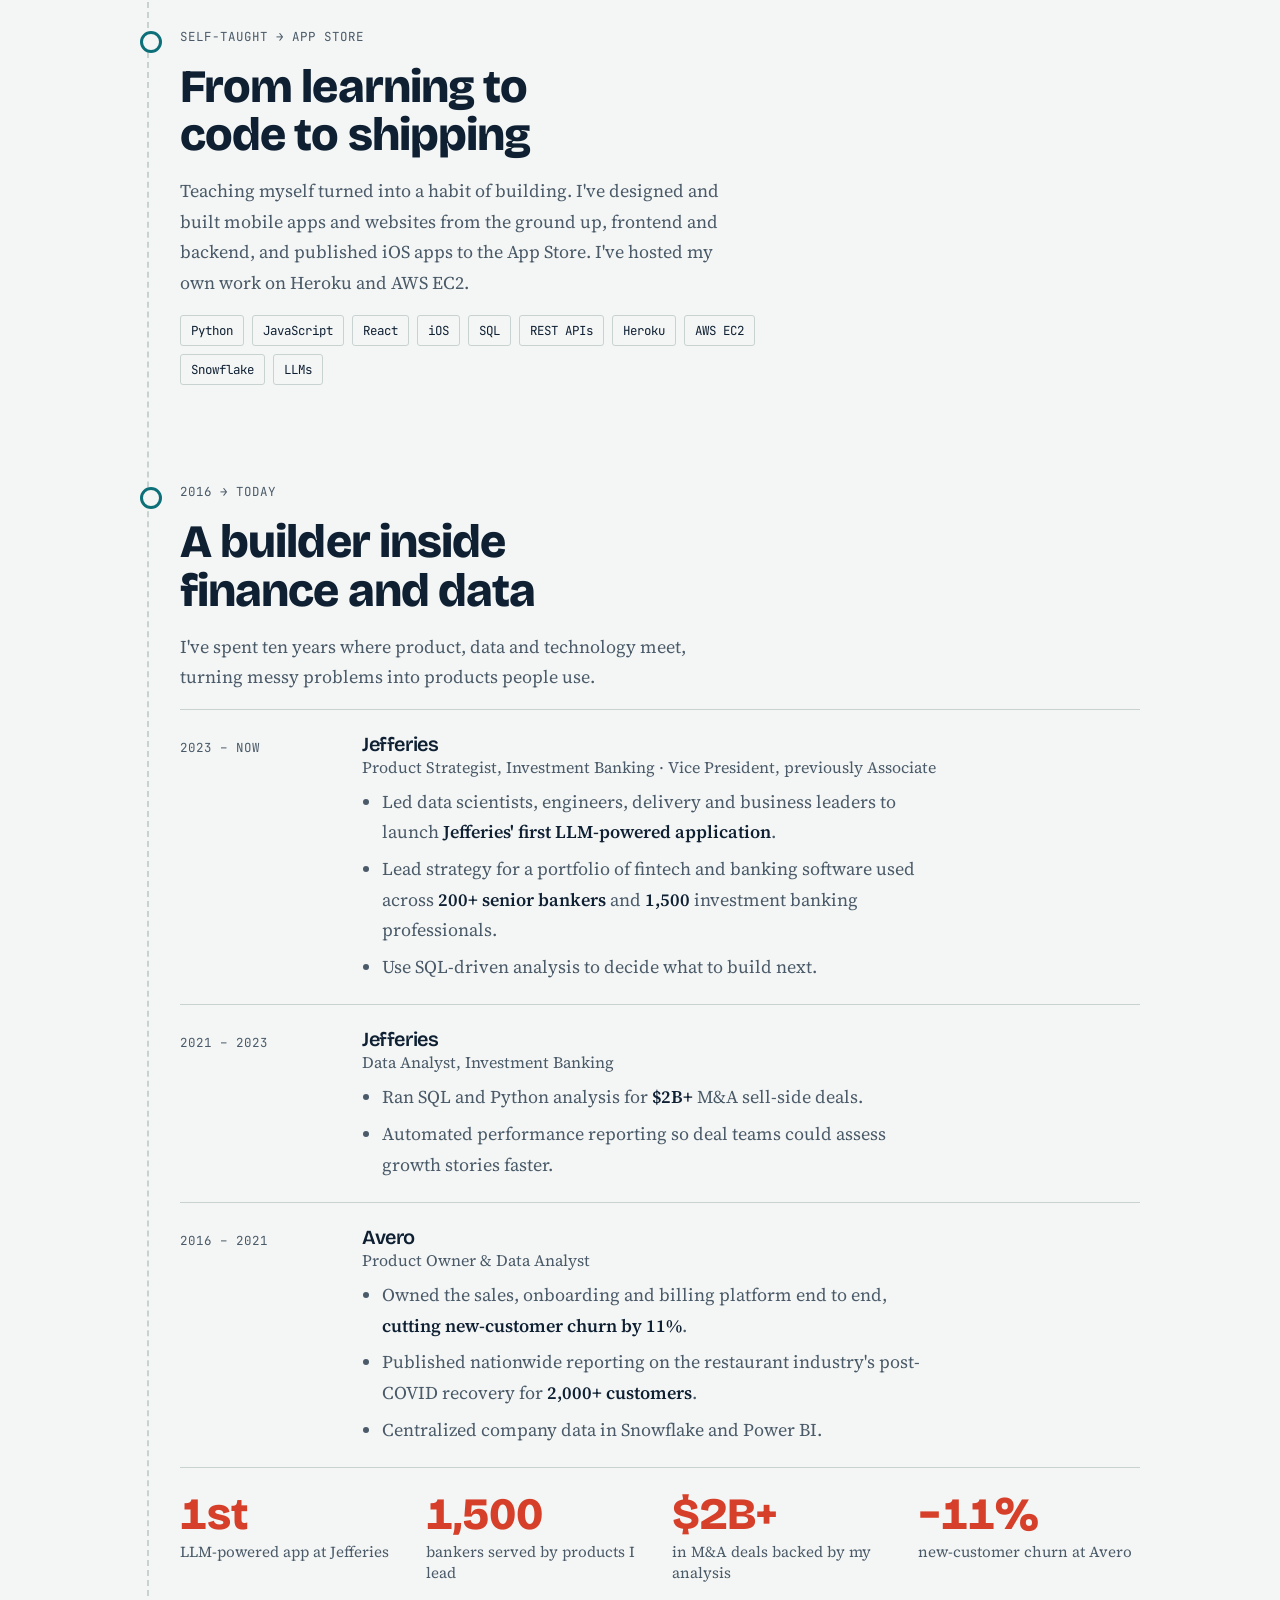
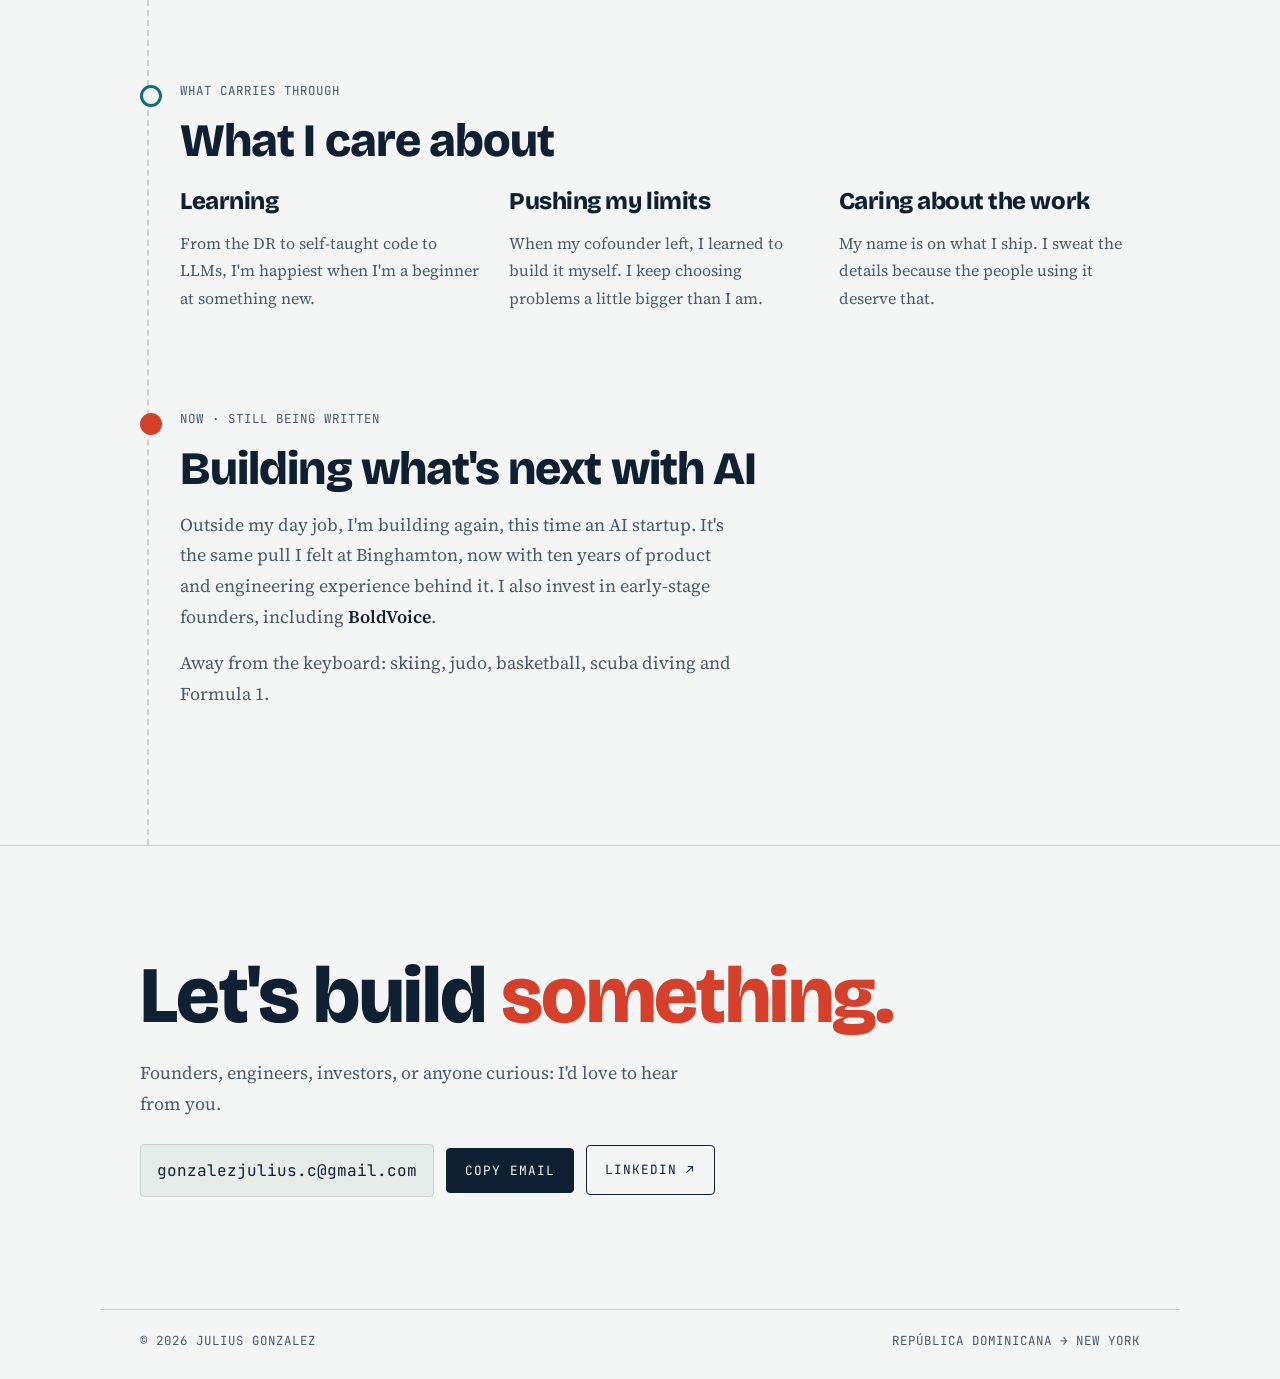
==== commit e216879b: "Redesign site around the DR-to-NYC journey Replace the generic cream/serif look with a subject-speci" ====
--- a/index.html
+++ b/index.html
@@ -1,308 +1,400 @@
 <!doctype html>
 <html lang="en">
 <head>
-  <meta charset="utf-8" />
-  <meta name="viewport" content="width=device-width, initial-scale=1" />
-  <title>Julius Gonzalez</title>
-  <meta name="description" content="Julius Gonzalez: born in the US, raised in the Dominican Republic, made in New York. Product builder, self-taught engineer, and lifelong learner." />
-  <meta property="og:title" content="Julius Gonzalez — The long way around" />
-  <meta property="og:description" content="Born in the US, raised in the Dominican Republic, made in New York. A story about building, learning, and caring about the work." />
-  <meta property="og:type" content="website" />
-  <meta name="theme-color" content="#0f0e0c" />
-  <link rel="icon" href="data:image/svg+xml,%3Csvg xmlns='http://www.w3.org/2000/svg' viewBox='0 0 64 64'%3E%3Crect width='64' height='64' rx='14' fill='%23e8a33d'/%3E%3Ctext x='50%25' y='56%25' text-anchor='middle' dominant-baseline='middle' font-family='Georgia,serif' font-size='38' font-weight='700' fill='%230f0e0c'%3EJ%3C/text%3E%3C/svg%3E" />
-  <link rel="preconnect" href="https://fonts.googleapis.com" />
-  <link rel="preconnect" href="https://fonts.gstatic.com" crossorigin />
-  <link href="https://fonts.googleapis.com/css2?family=Fraunces:ital,opsz,wght@0,9..144,400;0,9..144,600;0,9..144,800;1,9..144,400&family=Inter:wght@400;500;600&display=swap" rel="stylesheet" />
-  <link rel="stylesheet" href="styles.css" />
+<meta charset="utf-8" />
+<meta name="viewport" content="width=device-width, initial-scale=1, viewport-fit=cover" />
+<title>Julius Gonzalez</title>
+<meta name="claude:viewport-fit-sides" content="cover" />
+<meta name="description" content="Julius Gonzalez: born in the US, raised in the Dominican Republic, built in New York. Product strategist and self-taught engineer." />
+<meta property="og:title" content="Julius Gonzalez" />
+<meta property="og:description" content="Born in the US. Raised in the Dominican Republic. Built in New York." />
+<link rel="preconnect" href="https://fonts.googleapis.com" />
+<link rel="preconnect" href="https://fonts.gstatic.com" crossorigin />
+<link href="https://fonts.googleapis.com/css2?family=Bricolage+Grotesque:opsz,wght@12..96,400;12..96,600;12..96,800&family=Source+Serif+4:ital,opsz,wght@0,8..60,400;0,8..60,600;1,8..60,400&family=JetBrains+Mono:wght@400;600&display=swap" rel="stylesheet" />
+<style>
+/* Layout: one journey line runs down the left edge, from the DR coordinates in the hero to New York and today. Each chapter is a stop on that line. The magic book breaks out as the one full-bleed moment. */
+:root {
+  --paper: #f4f6f5;        /* cool morning light, not cream */
+  --surface: #e6ecea;
+  --ink: #0f2033;          /* deep Atlantic navy */
+  --ink-soft: #4a5a68;
+  --rule: #c8d3d1;
+  --flamboyan: #d6402a;    /* the flamboyán tree's red-orange */
+  --sea: #0d6f78;          /* Caribbean shallows */
+  --on-sea: #f1fbfa;
+  --display: "Bricolage Grotesque", "Arial Narrow", system-ui, sans-serif;
+  --body: "Source Serif 4", Georgia, "Times New Roman", serif;
+  --mono: "JetBrains Mono", ui-monospace, Menlo, Consolas, monospace;
+  --measure: 62ch;
+}
+@media (prefers-color-scheme: dark) {
+  :root:not([data-theme="light"]) {
+    --paper: #0b1624; --surface: #13233a; --ink: #e6edf1; --ink-soft: #9aabb9;
+    --rule: #233650; --flamboyan: #ff6b4f; --sea: #0f5a63; --on-sea: #e9fbfa;
+    color-scheme: dark;
+  }
+}
+:root[data-theme="dark"] {
+  --paper: #0b1624; --surface: #13233a; --ink: #e6edf1; --ink-soft: #9aabb9;
+  --rule: #233650; --flamboyan: #ff6b4f; --sea: #0f5a63; --on-sea: #e9fbfa;
+  color-scheme: dark;
+}
+
+* { box-sizing: border-box; }
+html { scroll-behavior: smooth; }
+body {
+  margin: 0; background: var(--paper); color: var(--ink);
+  font: 400 1.125rem/1.7 var(--body);
+  -webkit-font-smoothing: antialiased;
+}
+body::before { content: ""; position: fixed; inset: 0 0 auto; height: env(safe-area-inset-top, 0px); z-index: 10; background: var(--paper); }
+.wrap {
+  max-width: 1080px; margin: 0 auto;
+  padding-left: max(16px, env(safe-area-inset-left, 0px));
+  padding-right: max(16px, env(safe-area-inset-right, 0px));
+}
+@media (min-width: 720px) { .wrap { padding-left: max(40px, env(safe-area-inset-left, 0px)); padding-right: max(40px, env(safe-area-inset-right, 0px)); } }
+a { color: inherit; text-underline-offset: 3px; }
+a:focus-visible, button:focus-visible { outline: 2px solid var(--flamboyan); outline-offset: 3px; border-radius: 2px; }
+p { margin: 0; max-width: var(--measure); color: var(--ink-soft); }
+strong { color: var(--ink); font-weight: 600; }
+h1, h2, h3 { font-family: var(--display); color: var(--ink); margin: 0; text-wrap: balance; letter-spacing: -0.02em; }
+.mono { font-family: var(--mono); font-size: .78rem; letter-spacing: .08em; text-transform: uppercase; color: var(--ink-soft); font-variant-numeric: tabular-nums; }
+
+/* header */
+.top { position: sticky; top: env(safe-area-inset-top, 0px); z-index: 5; background: var(--paper); border-bottom: 1px solid var(--rule); }
+.top .wrap { display: flex; justify-content: space-between; align-items: center; gap: 16px; padding-block: 14px; }
+.name { font-family: var(--display); font-weight: 800; font-size: 1.05rem; text-decoration: none; letter-spacing: -0.01em; }
+.top nav { display: flex; gap: 20px; font-family: var(--mono); font-size: .75rem; letter-spacing: .08em; text-transform: uppercase; }
+.top nav a { text-decoration: none; color: var(--ink-soft); }
+.top nav a:hover { color: var(--flamboyan); }
+
+/* hero */
+.hero { padding-block: clamp(48px, 9vw, 112px) clamp(32px, 6vw, 72px); display: grid; gap: 28px; }
+.coords { display: flex; flex-wrap: wrap; gap: 6px 14px; align-items: center; }
+.coords .arrow { color: var(--flamboyan); }
+.hero h1 { font-size: clamp(2.6rem, 8.2vw, 6.4rem); font-weight: 800; line-height: .95; font-variation-settings: "opsz" 96; }
+.hero h1 span { display: block; }
+.hero h1 .lit { color: var(--flamboyan); }
+.hero h1 .soft { color: var(--ink-soft); font-weight: 600; }
+.lede { font-size: clamp(1.15rem, 1.8vw, 1.35rem); max-width: 48ch; color: var(--ink); }
+.route { width: 100%; max-width: 100%; height: auto; display: block; }
+.route path { fill: none; stroke: var(--flamboyan); stroke-width: 2; stroke-dasharray: 4 7; }
+.route .draw { stroke-dasharray: 900; stroke-dashoffset: 900; animation: draw 2.2s .3s ease-out forwards; stroke: var(--flamboyan); stroke-width: 2; }
+.route circle.a { fill: var(--sea); }
+.route circle.b { fill: var(--flamboyan); }
+.route text { font-family: var(--mono); font-size: 12px; letter-spacing: .08em; fill: var(--ink-soft); }
+@keyframes draw { to { stroke-dashoffset: 0; } }
+
+/* journey */
+.journey { position: relative; padding-block: 24px 40px; }
+.journey::before { content: ""; position: absolute; top: 0; bottom: 0; left: 7px; border-left: 2px dashed var(--rule); }
+@media (min-width: 720px) { .journey::before { left: calc(max(40px, env(safe-area-inset-left, 0px)) + 7px); } }
+.stop { position: relative; padding: 0 0 clamp(56px, 8vw, 96px) 40px; display: grid; gap: 16px; }
+.stop::before { content: ""; position: absolute; left: 0; top: .35rem; width: 16px; height: 16px; border-radius: 50%; background: var(--paper); border: 3px solid var(--sea); }
+.stop.here::before { border-color: var(--flamboyan); background: var(--flamboyan); }
+.stop h2 { font-size: clamp(1.8rem, 4vw, 2.9rem); font-weight: 800; line-height: 1.05; max-width: 20ch; }
+.stop .cols { display: grid; gap: 16px 48px; }
+@media (min-width: 900px) { .stop .cols { grid-template-columns: minmax(0, 1fr) minmax(0, 300px); align-items: start; } }
+.stop .text { display: grid; gap: 16px; min-width: 0; }
+.aside { font-family: var(--body); font-style: italic; font-size: 1.3rem; line-height: 1.4; color: var(--ink); border-top: 2px solid var(--flamboyan); padding-top: 14px; max-width: 26ch; }
+
+/* magic book: the one full-bleed moment */
+.book-band { background: var(--sea); color: var(--on-sea); margin-block: 0 clamp(56px, 8vw, 96px); }
+.book-band .wrap { display: grid; gap: 40px; padding-block: clamp(56px, 8vw, 104px); }
+@media (min-width: 900px) { .book-band .wrap { grid-template-columns: minmax(0, 1.1fr) minmax(0, .9fr); align-items: center; } }
+.book-band .mono, .book-band p { color: var(--on-sea); }
+.book-band p { opacity: .88; }
+.book-band h2 { color: var(--on-sea); font-size: clamp(2rem, 5vw, 3.6rem); font-weight: 800; line-height: 1; }
+.book-band .turn { font-family: var(--display); font-weight: 600; font-size: clamp(1.3rem, 2.4vw, 1.7rem); line-height: 1.25; opacity: 1; max-width: 26ch; }
+.book-band .turn em { font-style: normal; background: var(--flamboyan); color: #fff; padding: 0 .25em; box-decoration-break: clone; -webkit-box-decoration-break: clone; }
+.book-band .text { display: grid; gap: 18px; min-width: 0; }
+.book { position: relative; width: 100%; max-width: 420px; aspect-ratio: 5 / 4; justify-self: center; perspective: 900px; }
+.page { position: absolute; bottom: 8%; width: 47%; height: 58%; background: var(--on-sea); border-radius: 3px 3px 6px 6px; box-shadow: 0 24px 40px -18px rgba(0, 0, 0, .45); }
+.page.l { left: 3%; transform: rotateY(16deg); transform-origin: right; }
+.page.r { right: 3%; transform: rotateY(-16deg); transform-origin: left; }
+.page i { position: absolute; left: 14%; height: 3px; background: var(--sea); opacity: .25; border-radius: 2px; }
+.page i:nth-child(1) { top: 22%; right: 14%; } .page i:nth-child(2) { top: 36%; right: 30%; } .page i:nth-child(3) { top: 50%; right: 20%; } .page i:nth-child(4) { top: 64%; right: 40%; }
+.glyphs span { position: absolute; left: 50%; bottom: 46%; font-family: var(--mono); font-weight: 600; font-size: 1.05rem; color: var(--on-sea); white-space: nowrap; animation: rise 5s linear infinite; opacity: 0; }
+.glyphs span:nth-child(odd) { color: #ffd2c8; }
+.glyphs span:nth-child(1) { --x: -120px; animation-delay: 0s; }
+.glyphs span:nth-child(2) { --x: 70px; animation-delay: .7s; }
+.glyphs span:nth-child(3) { --x: -40px; animation-delay: 1.4s; }
+.glyphs span:nth-child(4) { --x: 130px; animation-delay: 2.1s; }
+.glyphs span:nth-child(5) { --x: -150px; animation-delay: 2.8s; }
+.glyphs span:nth-child(6) { --x: 20px; animation-delay: 3.5s; }
+.glyphs span:nth-child(7) { --x: 100px; animation-delay: 4.2s; }
+@keyframes rise {
+  0% { opacity: 0; transform: translate(-50%, 0) scale(.7); }
+  15% { opacity: 1; }
+  100% { opacity: 0; transform: translate(calc(-50% + var(--x)), -210px) scale(1.1); }
+}
+
+/* stack */
+.stack { list-style: none; margin: 0; padding: 0; display: flex; flex-wrap: wrap; gap: 8px; }
+.stack li { font-family: var(--mono); font-size: .78rem; padding: 4px 10px; border: 1px solid var(--rule); border-radius: 3px; color: var(--ink); }
+
+/* work */
+.roles { display: grid; gap: 0; border-top: 1px solid var(--rule); }
+.role { display: grid; gap: 6px 32px; padding-block: 22px; border-bottom: 1px solid var(--rule); }
+@media (min-width: 720px) { .role { grid-template-columns: 150px minmax(0, 1fr); } }
+.role h3 { font-size: 1.25rem; font-weight: 600; line-height: 1.25; }
+.role h3 small { display: block; font-family: var(--body); font-weight: 400; font-size: 1rem; color: var(--ink-soft); letter-spacing: 0; }
+.role ul { margin: 10px 0 0; padding-left: 1.1em; color: var(--ink-soft); display: grid; gap: 6px; max-width: var(--measure); }
+.role .mono { padding-top: 5px; }
+.figs { display: grid; grid-template-columns: repeat(2, minmax(0, 1fr)); gap: 24px; margin-top: 8px; }
+@media (min-width: 720px) { .figs { grid-template-columns: repeat(4, minmax(0, 1fr)); } }
+.figs div { display: grid; gap: 4px; align-content: start; }
+.figs b { font-family: var(--display); font-weight: 800; font-size: clamp(2rem, 4vw, 2.8rem); line-height: 1; color: var(--flamboyan); font-variant-numeric: tabular-nums; }
+.figs span { font-size: .95rem; color: var(--ink-soft); line-height: 1.4; }
+
+/* values */
+.values { display: grid; gap: 28px; }
+@media (min-width: 720px) { .values { grid-template-columns: repeat(3, minmax(0, 1fr)); } }
+.values div { display: grid; gap: 8px; align-content: start; }
+.values h3 { font-size: 1.5rem; font-weight: 800; }
+.values p { font-size: 1rem; }
+
+/* contact */
+.contact { border-top: 1px solid var(--rule); }
+.contact .wrap { padding-block: clamp(56px, 9vw, 112px); display: grid; gap: 24px; }
+.contact h2 { font-size: clamp(2.4rem, 7vw, 5rem); font-weight: 800; line-height: .95; }
+.contact h2 span { color: var(--flamboyan); }
+.reach { display: flex; flex-wrap: wrap; gap: 12px; align-items: center; }
+.email { font-family: var(--mono); font-size: 1rem; padding: 12px 16px; border: 1px solid var(--rule); border-radius: 4px; background: var(--surface); user-select: all; overflow-wrap: anywhere; }
+.btn { font-family: var(--mono); font-size: .8rem; letter-spacing: .08em; text-transform: uppercase; padding: 13px 18px; border-radius: 4px; border: 1px solid var(--ink); background: var(--ink); color: var(--paper); cursor: pointer; text-decoration: none; }
+.btn.ghost { background: transparent; color: var(--ink); }
+.btn:hover { background: var(--flamboyan); border-color: var(--flamboyan); color: #fff; }
+footer .wrap { display: flex; justify-content: space-between; flex-wrap: wrap; gap: 8px; padding-block: 20px 28px; border-top: 1px solid var(--rule); }
+
+@media (prefers-reduced-motion: reduce) {
+  html { scroll-behavior: auto; }
+  .route .draw { animation: none; stroke-dashoffset: 0; }
+  .glyphs span { animation: none; opacity: 1; transform: translate(calc(-50% + var(--x)), calc(var(--i, 1) * -26px)); }
+  .glyphs span:nth-child(1) { --i: 2; } .glyphs span:nth-child(2) { --i: 4; } .glyphs span:nth-child(3) { --i: 6; } .glyphs span:nth-child(4) { --i: 3; } .glyphs span:nth-child(5) { --i: 5; } .glyphs span:nth-child(6) { --i: 7; } .glyphs span:nth-child(7) { --i: 1; }
+}
+</style>
 </head>
 <body>
-  <div class="progress" aria-hidden="true"><span id="progress-bar"></span></div>
-
-  <header class="topbar">
-    <a href="#top" class="mark" aria-label="Back to top">JG</a>
-    <nav aria-label="Chapters">
-      <a href="#ch-1">Story</a>
+
+<header class="top">
+  <div class="wrap">
+    <a class="name" href="#top">Julius Gonzalez</a>
+    <nav aria-label="Sections">
+      <a href="#story">Story</a>
       <a href="#work">Work</a>
-      <a href="#values">What I care about</a>
-      <a href="#contact" class="pill">Say hello</a>
+      <a href="#contact">Contact</a>
     </nav>
-  </header>
-
-  <main id="top">
-    <!-- HERO -->
-    <section class="hero">
-      <p class="eyebrow reveal">A story in seven chapters</p>
-      <h1 class="reveal">
-        Hi, I'm Julius.<br />
-        <span class="accent">I took the long way around</span><br />
-        and learned to build along the way.
-      </h1>
-      <p class="lede reveal">
-        Born in the US. Raised in the Dominican Republic. Made in New York.
-        Product strategist by day, self-taught engineer by night, and someone who
-        genuinely cares about the work I put into the world.
-      </p>
-      <a href="#ch-1" class="scroll-cue reveal" aria-label="Start the story">
-        <span>Start the story</span>
-        <svg viewBox="0 0 24 24" width="18" height="18" aria-hidden="true"><path d="M12 4v16m0 0-6-6m6 6 6-6" fill="none" stroke="currentColor" stroke-width="2" stroke-linecap="round" stroke-linejoin="round"/></svg>
-      </a>
-    </section>
-
-    <!-- CHAPTER 1 -->
-    <section class="chapter" id="ch-1">
-      <div class="chapter-num reveal">01</div>
-      <div class="chapter-body">
-        <p class="eyebrow reveal">Two homes</p>
-        <h2 class="reveal">Born in the US.<br />Raised for eleven years in the Dominican Republic.</h2>
-        <p class="reveal">
-          My story starts with two homes. I was born in the United States, but I spent
-          eleven years growing up in the Dominican Republic. It's where I learned that
-          resourcefulness isn't a skill you study — it's one you live. When you don't
-          have everything handed to you, you get creative with what you do have.
-        </p>
-        <p class="reveal">
-          Growing up between two cultures and two languages taught me to adapt fast,
-          listen closely, and feel at home in places that are new to me. That instinct
-          has followed me into every room I've walked into since.
-        </p>
-      </div>
-      <figure class="route reveal" aria-label="A route from the Dominican Republic to New York City">
-        <svg viewBox="0 0 320 220" role="img">
-          <title>From Santo Domingo to New York</title>
-          <path class="route-line" d="M60 180 C 110 120, 170 150, 250 40" />
-          <circle cx="60" cy="180" r="6" class="dot dot-start" />
-          <circle cx="250" cy="40" r="6" class="dot dot-end" />
-          <text x="60" y="205" text-anchor="middle">República Dominicana</text>
-          <text x="250" y="24" text-anchor="middle">New York City</text>
-        </svg>
-      </figure>
-    </section>
-
-    <!-- CHAPTER 2 -->
-    <section class="chapter" id="ch-2">
-      <div class="chapter-num reveal">02</div>
-      <div class="chapter-body">
-        <p class="eyebrow reveal">New York</p>
-        <h2 class="reveal">Then came New York — and it doesn't wait for anyone.</h2>
-        <p class="reveal">
-          Moving to New York City was a different kind of education. The pace, the
-          ambition, the sheer number of people chasing something — it rewires you.
-          NYC taught me that if you want something, you go get it, and you don't wait
-          for permission or the perfect plan.
-        </p>
+  </div>
+</header>
+
+<main id="top">
+  <section class="wrap hero">
+    <div class="coords mono" aria-label="From the Dominican Republic to New York City">
+      <span>18.7°N 70.2°W · República Dominicana</span>
+      <span class="arrow" aria-hidden="true">→</span>
+      <span>40.7°N 74.0°W · New York City</span>
+    </div>
+    <h1>
+      <span class="soft">Born in the US.</span>
+      <span class="soft">Raised in the DR.</span>
+      <span class="lit">Built in New York.</span>
+    </h1>
+    <p class="lede">I'm Julius. I took a non-traditional path into tech, and I've been teaching myself to build ever since. This is how I got here.</p>
+    <svg class="route" viewBox="0 0 1000 120" role="img" aria-label="A flight path from the Dominican Republic to New York">
+      <path d="M20 100 C 260 100, 420 20, 980 20" />
+      <path class="draw" d="M20 100 C 260 100, 420 20, 980 20" />
+      <circle class="a" cx="20" cy="100" r="7" />
+      <circle class="b" cx="980" cy="20" r="7" />
+    </svg>
+  </section>
+
+  <div id="story">
+    <div class="journey wrap">
+      <article class="stop">
+        <span class="mono">República Dominicana · 11 years</span>
+        <div class="cols">
+          <div class="text">
+            <h2>Eleven years in the Dominican Republic</h2>
+            <p>I was born in the United States, and I spent eleven years growing up in the Dominican Republic. That's where I learned to be resourceful. When you don't have everything handed to you, you get creative with what you have.</p>
+            <p>Growing up between two languages and two cultures taught me to adapt quickly, listen closely, and feel at home somewhere new. I still lean on that every day.</p>
+          </div>
+        </div>
+      </article>
+
+      <article class="stop">
+        <span class="mono">New York City</span>
+        <div class="cols">
+          <div class="text">
+            <h2>Then New York, which doesn't wait for anyone</h2>
+            <p>Moving to New York City was its own education. The pace and the ambition rewire you. New York taught me that if you want something, you go and get it. You don't wait for permission or a perfect plan.</p>
+          </div>
+        </div>
+      </article>
+
+      <article class="stop">
+        <span class="mono">Community college → SUNY</span>
+        <div class="cols">
+          <div class="text">
+            <h2>The non-traditional path</h2>
+            <p>My route to a four-year degree started at community college. Some people see that as a detour. For me it was a launchpad. I put my head down, excelled, and earned my transfer to Binghamton University.</p>
+          </div>
+          <p class="aside">Where you start doesn't decide where you finish.</p>
+        </div>
+      </article>
+
+      <article class="stop">
+        <span class="mono">Binghamton University · B.S. Financial Economics · 2015</span>
+        <div class="cols">
+          <div class="text">
+            <h2>Where I fell for startups</h2>
+            <p>I studied Financial Economics, but entrepreneurship is what grabbed me. A small group of people with an idea and enough grit could build something from nothing and put it in people's hands. I went to every talk I could find and started treating problems as things to build.</p>
+          </div>
+        </div>
+      </article>
+    </div>
+
+    <section class="book-band" aria-labelledby="book-h">
+      <div class="wrap">
+        <div class="text">
+          <span class="mono">The first startup</span>
+          <h2 id="book-h">The AR magic book</h2>
+          <p>My first real startup was an augmented reality magic book: a printed book that came alive when you pointed a phone at it. Characters stepped off the page, and kids could explore a story instead of only reading it.</p>
+          <p>Partway through the build, my technical cofounder quit.</p>
+          <p>Nobody was left to build it, so I decided to become someone who could. I taught myself to code, one tutorial, one bug and one late night at a time.</p>
+          <p class="turn">The lesson I still live by: <em>when you're blocked, learn your way through it.</em></p>
+        </div>
+        <div class="book" aria-hidden="true">
+          <div class="page l"><i></i><i></i><i></i><i></i></div>
+          <div class="page r"><i></i><i></i><i></i><i></i></div>
+          <div class="glyphs">
+            <span>&lt;/&gt;</span><span>def learn():</span><span>{ }</span><span>git push</span><span>import ar</span><span>✦</span><span>npm start</span>
+          </div>
+        </div>
       </div>
     </section>
 
-    <!-- CHAPTER 3 -->
-    <section class="chapter" id="ch-3">
-      <div class="chapter-num reveal">03</div>
-      <div class="chapter-body">
-        <p class="eyebrow reveal">The non‑traditional path</p>
-        <h2 class="reveal">I didn't take the straight road. I took the one that taught me the most.</h2>
-        <p class="reveal">
-          My path to a four-year degree started at community college. A lot of people
-          see that as a detour. For me, it was a launchpad. I put my head down, worked
-          hard, and excelled — and earned my way to Binghamton University.
-        </p>
-        <blockquote class="pull reveal">
-          “Where you start doesn't decide where you finish. How hard you're willing to
-          work does.”
-        </blockquote>
+    <div class="journey wrap">
+      <article class="stop">
+        <span class="mono">Self-taught → App Store</span>
+        <div class="cols">
+          <div class="text">
+            <h2>From learning to code to shipping</h2>
+            <p>Teaching myself turned into a habit of building. I've designed and built mobile apps and websites from the ground up, frontend and backend, and published iOS apps to the App Store. I've hosted my own work on Heroku and AWS EC2.</p>
+            <ul class="stack" aria-label="Tools I build with">
+              <li>Python</li><li>JavaScript</li><li>React</li><li>iOS</li><li>SQL</li><li>REST APIs</li><li>Heroku</li><li>AWS EC2</li><li>Snowflake</li><li>LLMs</li>
+            </ul>
+          </div>
+        </div>
+      </article>
+
+      <article class="stop" id="work">
+        <span class="mono">2016 → today</span>
+        <div class="text">
+          <h2>A builder inside finance and data</h2>
+          <p>I've spent ten years where product, data and technology meet, turning messy problems into products people use.</p>
+          <div class="roles">
+            <div class="role">
+              <span class="mono">2023 – now</span>
+              <div>
+                <h3>Jefferies<small>Product Strategist, Investment Banking · Vice President, previously Associate</small></h3>
+                <ul>
+                  <li>Led data scientists, engineers, delivery and business leaders to launch <strong>Jefferies' first LLM-powered application</strong>.</li>
+                  <li>Lead strategy for a portfolio of fintech and banking software used across <strong>200+ senior bankers</strong> and <strong>1,500</strong> investment banking professionals.</li>
+                  <li>Use SQL-driven analysis to decide what to build next.</li>
+                </ul>
+              </div>
+            </div>
+            <div class="role">
+              <span class="mono">2021 – 2023</span>
+              <div>
+                <h3>Jefferies<small>Data Analyst, Investment Banking</small></h3>
+                <ul>
+                  <li>Ran SQL and Python analysis for <strong>$2B+</strong> M&amp;A sell-side deals.</li>
+                  <li>Automated performance reporting so deal teams could assess growth stories faster.</li>
+                </ul>
+              </div>
+            </div>
+            <div class="role">
+              <span class="mono">2016 – 2021</span>
+              <div>
+                <h3>Avero<small>Product Owner &amp; Data Analyst</small></h3>
+                <ul>
+                  <li>Owned the sales, onboarding and billing platform end to end, <strong>cutting new-customer churn by 11%</strong>.</li>
+                  <li>Published nationwide reporting on the restaurant industry's post-COVID recovery for <strong>2,000+ customers</strong>.</li>
+                  <li>Centralized company data in Snowflake and Power BI.</li>
+                </ul>
+              </div>
+            </div>
+          </div>
+          <div class="figs" aria-label="Highlights">
+            <div><b>1st</b><span>LLM-powered app at Jefferies</span></div>
+            <div><b>1,500</b><span>bankers served by products I lead</span></div>
+            <div><b>$2B+</b><span>in M&amp;A deals backed by my analysis</span></div>
+            <div><b>−11%</b><span>new-customer churn at Avero</span></div>
+          </div>
+        </div>
+      </article>
+
+      <article class="stop">
+        <span class="mono">What carries through</span>
+        <div class="text">
+          <h2>What I care about</h2>
+          <div class="values">
+            <div><h3>Learning</h3><p>From the DR to self-taught code to LLMs, I'm happiest when I'm a beginner at something new.</p></div>
+            <div><h3>Pushing my limits</h3><p>When my cofounder left, I learned to build it myself. I keep choosing problems a little bigger than I am.</p></div>
+            <div><h3>Caring about the work</h3><p>My name is on what I ship. I sweat the details because the people using it deserve that.</p></div>
+          </div>
+        </div>
+      </article>
+
+      <article class="stop here">
+        <span class="mono">Now · still being written</span>
+        <div class="cols">
+          <div class="text">
+            <h2>Building what's next with AI</h2>
+            <p>Outside my day job, I'm building again, this time an AI startup. It's the same pull I felt at Binghamton, now with ten years of product and engineering experience behind it. I also invest in early-stage founders, including <strong>BoldVoice</strong>.</p>
+            <p>Away from the keyboard: skiing, judo, basketball, scuba diving and Formula 1.</p>
+          </div>
+        </div>
+      </article>
+    </div>
+  </div>
+
+  <section class="contact" id="contact">
+    <div class="wrap">
+      <h2>Let's build <span>something.</span></h2>
+      <p>Founders, engineers, investors, or anyone curious: I'd love to hear from you.</p>
+      <div class="reach">
+        <span class="email" id="email">gonzalezjulius.c@gmail.com</span>
+        <button class="btn" id="copy-email" type="button">Copy email</button>
+        <a class="btn ghost" href="https://www.linkedin.com/in/juliuscgonzalez" target="_blank" rel="noopener">LinkedIn ↗</a>
       </div>
-    </section>
-
-    <!-- CHAPTER 4 -->
-    <section class="chapter" id="ch-4">
-      <div class="chapter-num reveal">04</div>
-      <div class="chapter-body">
-        <p class="eyebrow reveal">Binghamton University</p>
-        <h2 class="reveal">Where I fell for startups.</h2>
-        <p class="reveal">
-          At Binghamton, I studied Financial Economics — but what really grabbed me
-          was entrepreneurship. The idea that a small group of people with an idea and
-          enough grit could build something from nothing and put it into people's hands
-          was electric. I read everything I could, went to every talk I could find, and
-          started looking at problems as things to be built, not just studied.
-        </p>
-        <p class="meta reveal">B.S. Financial Economics · Binghamton University (SUNY) · 2015</p>
-      </div>
-    </section>
-
-    <!-- CHAPTER 5 -->
-    <section class="chapter chapter-feature" id="ch-5">
-      <div class="chapter-num reveal">05</div>
-      <div class="chapter-body">
-        <p class="eyebrow reveal">The magic book</p>
-        <h2 class="reveal">My tech cofounder quit. So I learned to code.</h2>
-        <p class="reveal">
-          My first real startup was an <strong>augmented reality magic book</strong> —
-          a physical book that came alive when you pointed a phone at it. Characters
-          leaping off the page, stories you could explore instead of just read.
-        </p>
-        <p class="reveal">
-          Then, in the middle of building it, my technical cofounder quit.
-        </p>
-        <p class="reveal">
-          That could've been the end of the story. Instead, it became the turning point.
-          I didn't have someone to build it for me, so I decided I'd become someone who
-          could build it myself. I taught myself to code — one tutorial, one bug, one
-          late night at a time.
-        </p>
-        <p class="reveal emphasis">
-          That moment taught me the most important lesson of my career:
-          <span class="accent">when you're blocked, learn your way through it.</span>
-        </p>
-      </div>
-      <div class="book reveal" aria-hidden="true">
-        <div class="book-page left"></div>
-        <div class="book-page right"></div>
-        <div class="sparkles">
-          <span></span><span></span><span></span><span></span><span></span><span></span><span></span>
-        </div>
-        <div class="book-glyph">✦</div>
-      </div>
-    </section>
-
-    <!-- CHAPTER 6 -->
-    <section class="chapter" id="ch-6">
-      <div class="chapter-num reveal">06</div>
-      <div class="chapter-body">
-        <p class="eyebrow reveal">Shipping</p>
-        <h2 class="reveal">From “I can't code” to shipping real products.</h2>
-        <p class="reveal">
-          That self-taught foundation turned into a habit of building. I've designed and
-          built mobile apps and websites from the ground up — frontend and backend —
-          and gotten them into the hands of real users.
-        </p>
-        <ul class="chips reveal" aria-label="Things I've built with">
-          <li>Python</li><li>JavaScript</li><li>React</li><li>iOS · App Store</li>
-          <li>SQL</li><li>APIs</li><li>Heroku</li><li>AWS EC2</li><li>Snowflake</li><li>LLMs</li>
-        </ul>
-        <div class="stat-row reveal">
-          <div class="stat"><span class="stat-big">iOS</span><span class="stat-label">apps published to the App Store</span></div>
-          <div class="stat"><span class="stat-big">Full stack</span><span class="stat-label">web apps hosted on Heroku &amp; EC2</span></div>
-        </div>
-      </div>
-    </section>
-
-    <!-- CHAPTER 7: WORK -->
-    <section class="chapter" id="work">
-      <div class="chapter-num reveal">07</div>
-      <div class="chapter-body wide">
-        <p class="eyebrow reveal">Building inside great companies</p>
-        <h2 class="reveal">Bringing a builder's mindset to finance and data.</h2>
-        <p class="reveal">
-          The same curiosity that made me teach myself to code shaped my career.
-          I've spent a decade at the intersection of product, data, and technology —
-          turning messy problems into products people actually use.
-        </p>
-
-        <ol class="timeline">
-          <li class="reveal">
-            <div class="when">2023 — Present</div>
-            <div class="what">
-              <h3>Jefferies · Product Strategist, Investment Banking</h3>
-              <p class="role">Vice President (previously Associate)</p>
-              <ul>
-                <li>Led teams of data scientists, engineers, delivery, and business leaders to launch <strong>Jefferies' first LLM-powered application</strong>.</li>
-                <li>Own strategy and execution for a portfolio of fintech and banking software, driving adoption across <strong>200+ senior bankers</strong> and <strong>1,500</strong> investment banking professionals.</li>
-                <li>Use SQL-driven insights to decide what to build next and why.</li>
-              </ul>
-            </div>
-          </li>
-          <li class="reveal">
-            <div class="when">2021 — 2023</div>
-            <div class="what">
-              <h3>Jefferies · Data Analyst, Investment Banking</h3>
-              <ul>
-                <li>Delivered SQL and Python analysis behind <strong>$2B+</strong> M&amp;A sell-side deals.</li>
-                <li>Automated key performance reporting so teams could evaluate growth narratives faster.</li>
-              </ul>
-            </div>
-          </li>
-          <li class="reveal">
-            <div class="when">2016 — 2021</div>
-            <div class="what">
-              <h3>Avero · Product Owner &amp; Data Analyst</h3>
-              <ul>
-                <li>Owned the sales, onboarding, and billing platform end to end — <strong>cutting new-customer churn by 11%</strong>.</li>
-                <li>Delivered nationwide reporting on the restaurant industry's post-COVID recovery to <strong>2,000+ customers</strong>.</li>
-                <li>Centralized company data in Snowflake and Power BI, dramatically shortening time-to-insight.</li>
-              </ul>
-            </div>
-          </li>
-        </ol>
-
-        <div class="numbers reveal" aria-label="Highlights">
-          <div><span class="n" data-count="1500" data-suffix="+">1,500+</span><span>bankers reached by products I lead</span></div>
-          <div><span class="n" data-count="2" data-prefix="$" data-suffix="B+">$2B+</span><span>in M&amp;A deals supported with data</span></div>
-          <div><span class="n" data-count="11" data-suffix="%">11%</span><span>reduction in new-customer churn</span></div>
-          <div><span class="n">1st</span><span>LLM-powered app at Jefferies</span></div>
-        </div>
-      </div>
-    </section>
-
-    <!-- VALUES -->
-    <section class="values" id="values">
-      <p class="eyebrow reveal">What I care about</p>
-      <h2 class="reveal">The through-line.</h2>
-      <div class="value-grid">
-        <article class="value reveal">
-          <span class="value-icon">↗</span>
-          <h3>Always learning</h3>
-          <p>From Santo Domingo to self-taught code to LLMs — I'm happiest when I'm a beginner at something new.</p>
-        </article>
-        <article class="value reveal">
-          <span class="value-icon">⚡</span>
-          <h3>Pushing my limits</h3>
-          <p>When a door closed, I learned to build my own. I keep picking problems slightly bigger than I am.</p>
-        </article>
-        <article class="value reveal">
-          <span class="value-icon">✦</span>
-          <h3>Caring about the craft</h3>
-          <p>My name is on the work I put out. I sweat the details because the people using it deserve that.</p>
-        </article>
-        <article class="value reveal">
-          <span class="value-icon">◎</span>
-          <h3>Passion for tech</h3>
-          <p>Technology is the most powerful lever I know for helping people. I want to spend my life pulling it.</p>
-        </article>
-      </div>
-    </section>
-
-    <!-- NEXT CHAPTER -->
-    <section class="next" id="next">
-      <p class="eyebrow reveal">Chapter 08 · Being written now</p>
-      <h2 class="reveal">Building what's next with AI.</h2>
-      <p class="reveal">
-        Today, outside of my day job, I'm building again — this time an AI startup.
-        It's the same feeling I had at Binghamton, the same stubbornness I found when
-        my cofounder walked away, with ten more years of product and engineering
-        experience behind it. I also invest in early-stage founders, including
-        <strong>BoldVoice</strong>.
-      </p>
-      <p class="reveal small">
-        When I'm offline you'll find me skiing, on the judo mat, playing basketball,
-        scuba diving, or watching Formula 1.
-      </p>
-    </section>
-
-    <!-- CONTACT -->
-    <section class="contact" id="contact">
-      <h2 class="reveal">Let's build something.</h2>
-      <p class="reveal">Whether you're a founder, an engineer, an investor, or just curious — I'd love to hear from you.</p>
-      <div class="cta-row reveal">
-        <a class="btn primary" href="mailto:gonzalezjulius.c@gmail.com">Email me</a>
-        <a class="btn" href="https://www.linkedin.com/in/juliuscgonzalez" target="_blank" rel="noopener">LinkedIn</a>
-      </div>
-    </section>
-  </main>
-
-  <footer class="footer">
-    <span>© <span id="year">2026</span> Julius Gonzalez</span>
-    <span>Hand-built in New York.</span>
-  </footer>
-
-  <script src="script.js"></script>
+    </div>
+  </section>
+</main>
+
+<footer>
+  <div class="wrap mono">
+    <span>© 2026 Julius Gonzalez</span>
+    <span>República Dominicana → New York</span>
+  </div>
+</footer>
+
+<script>
+(() => {
+  const btn = document.getElementById("copy-email");
+  const email = document.getElementById("email");
+  btn.addEventListener("click", () => {
+    const done = () => { btn.textContent = "Copied"; setTimeout(() => (btn.textContent = "Copy email"), 1800); };
+    const fallback = () => {
+      const r = document.createRange(); r.selectNodeContents(email);
+      const s = getSelection(); s.removeAllRanges(); s.addRange(r);
+      btn.textContent = "Selected, press Ctrl+C";
+    };
+    try { navigator.clipboard.writeText(email.textContent.trim()).then(done, fallback); } catch (e) { fallback(); }
+  });
+})();
+</script>
 </body>
 </html>
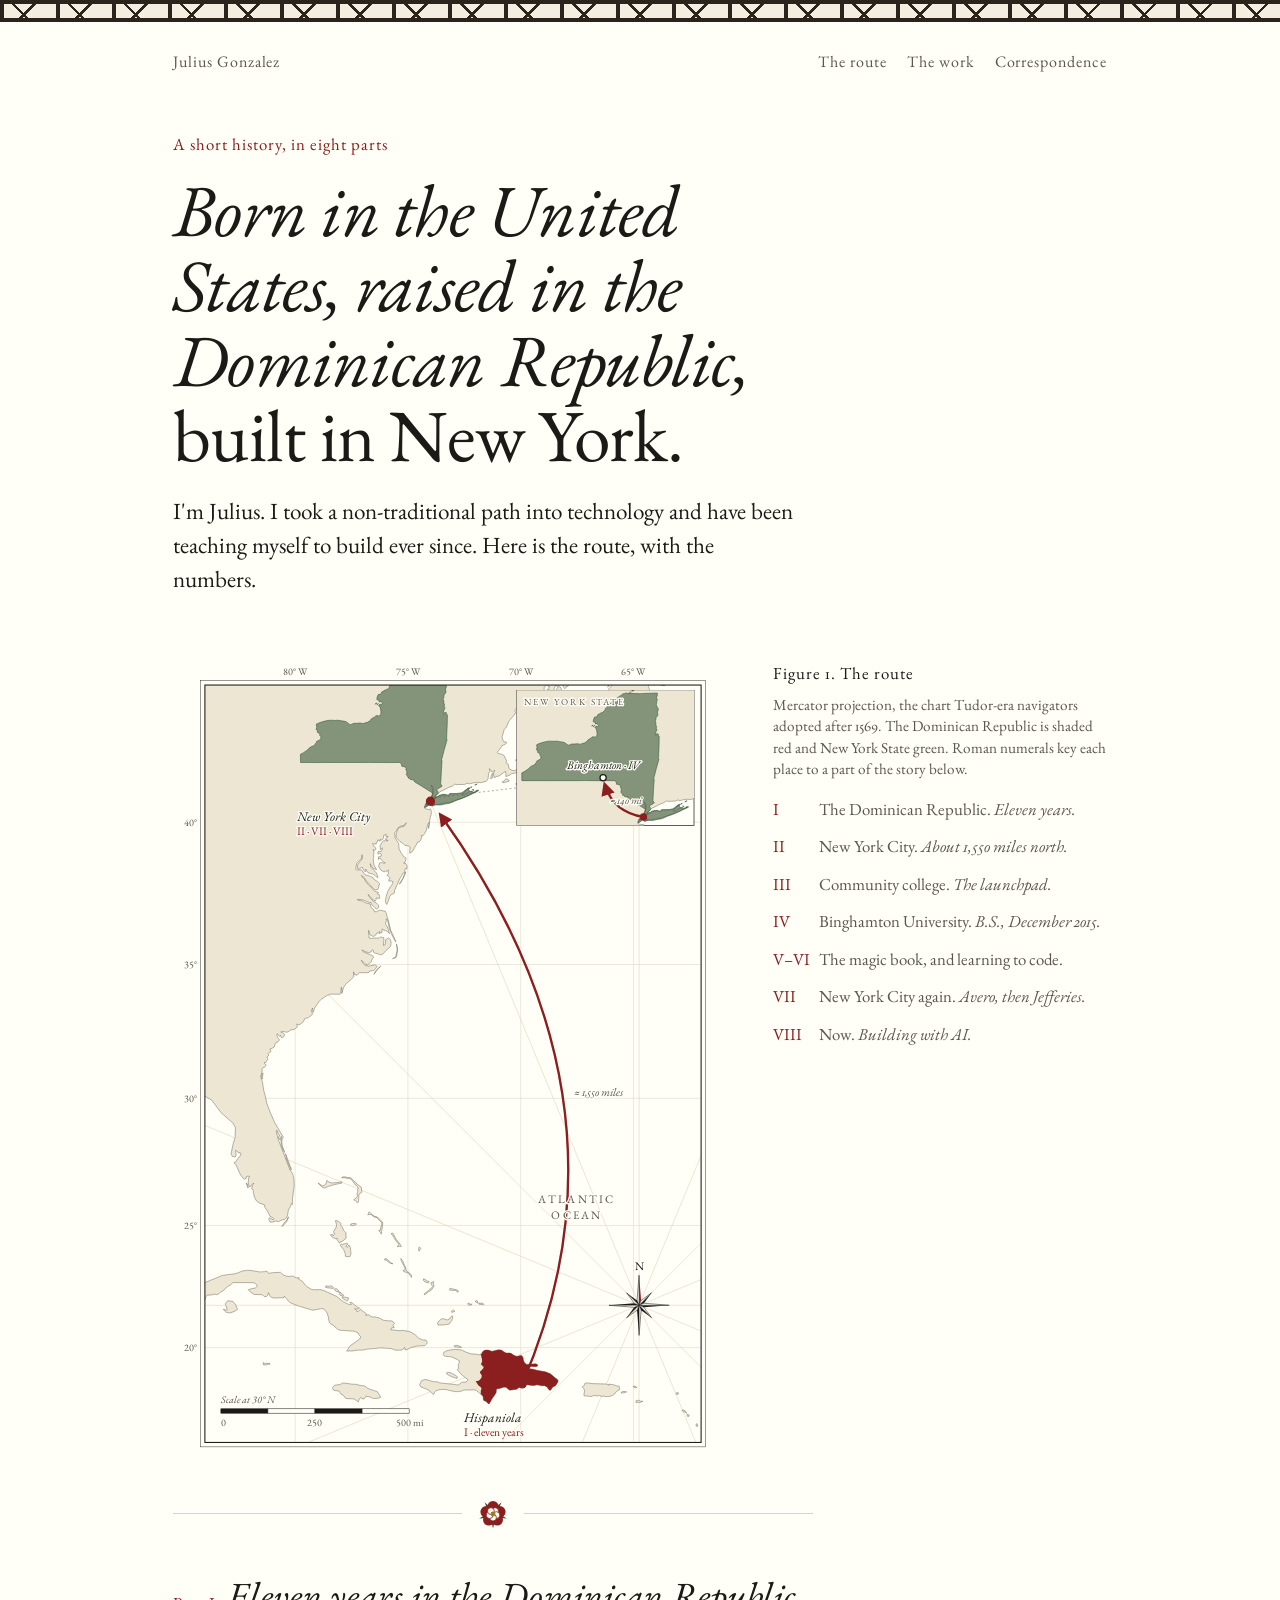
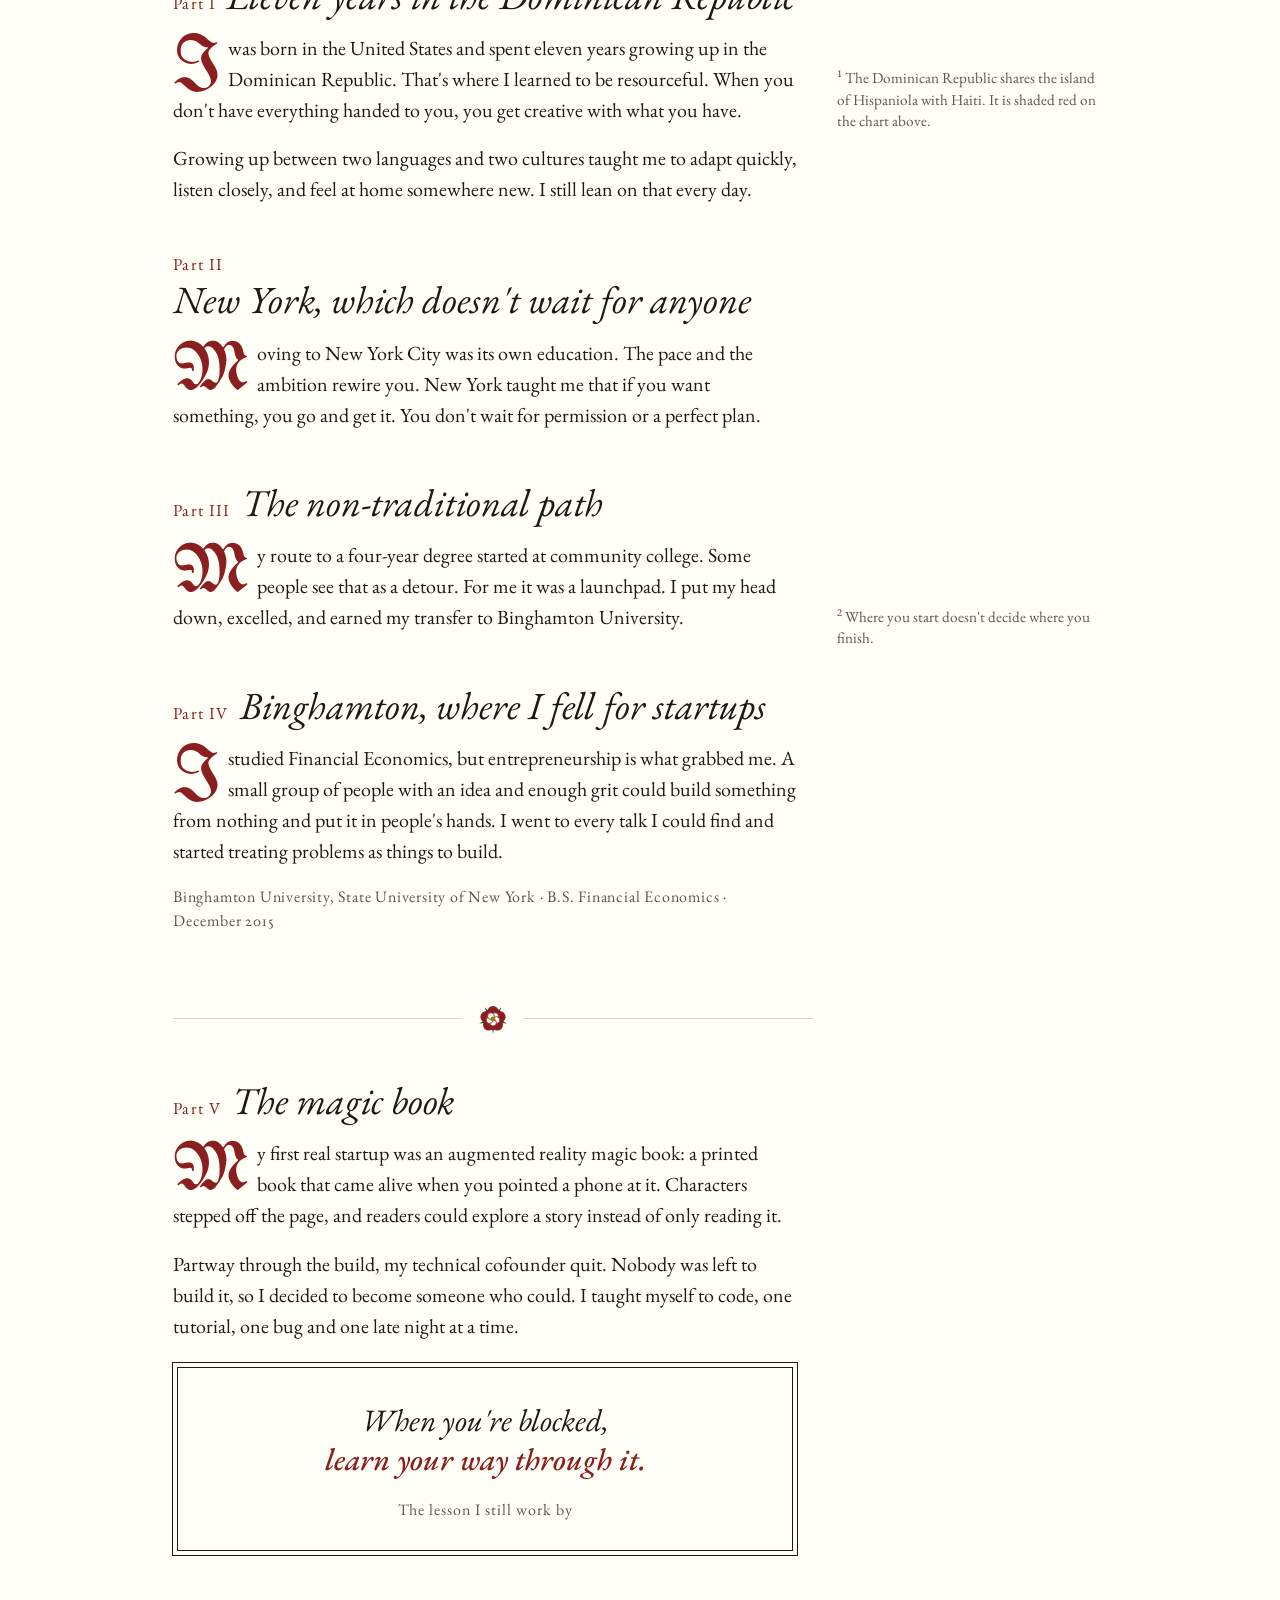
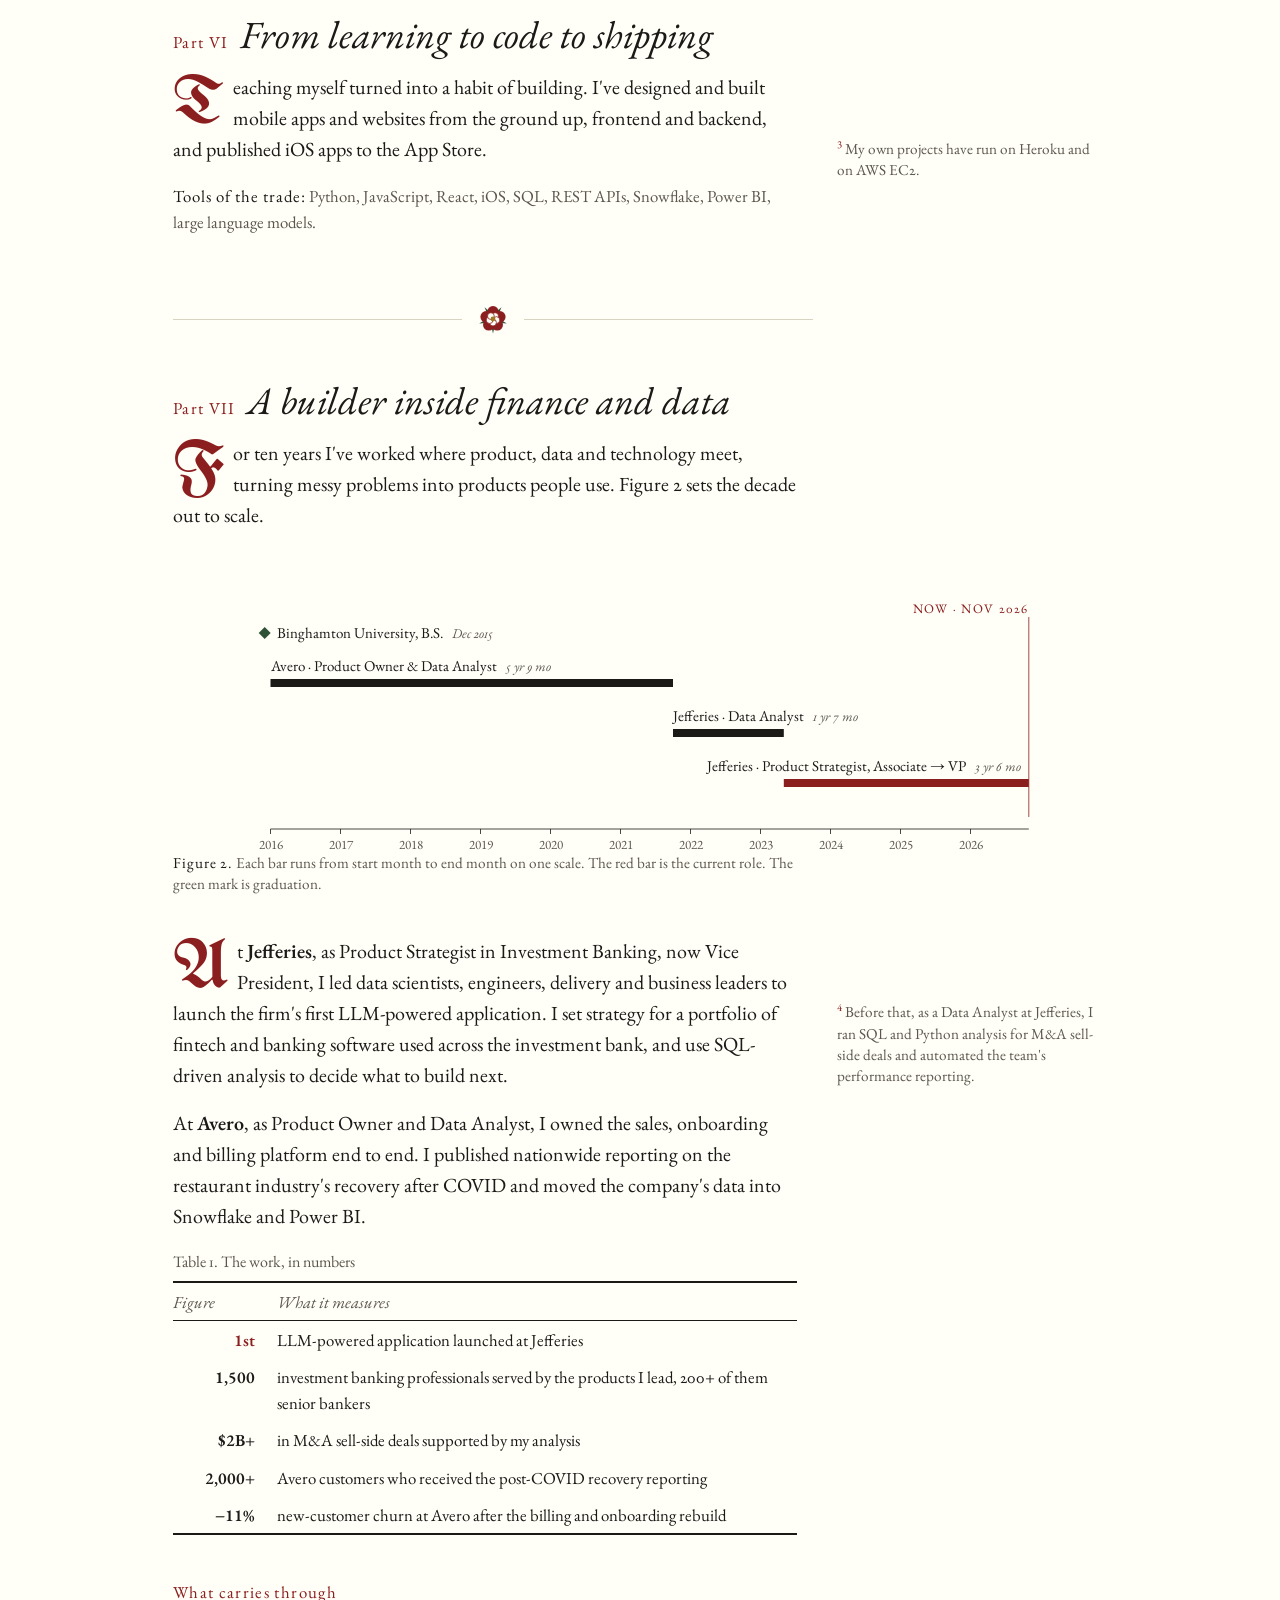
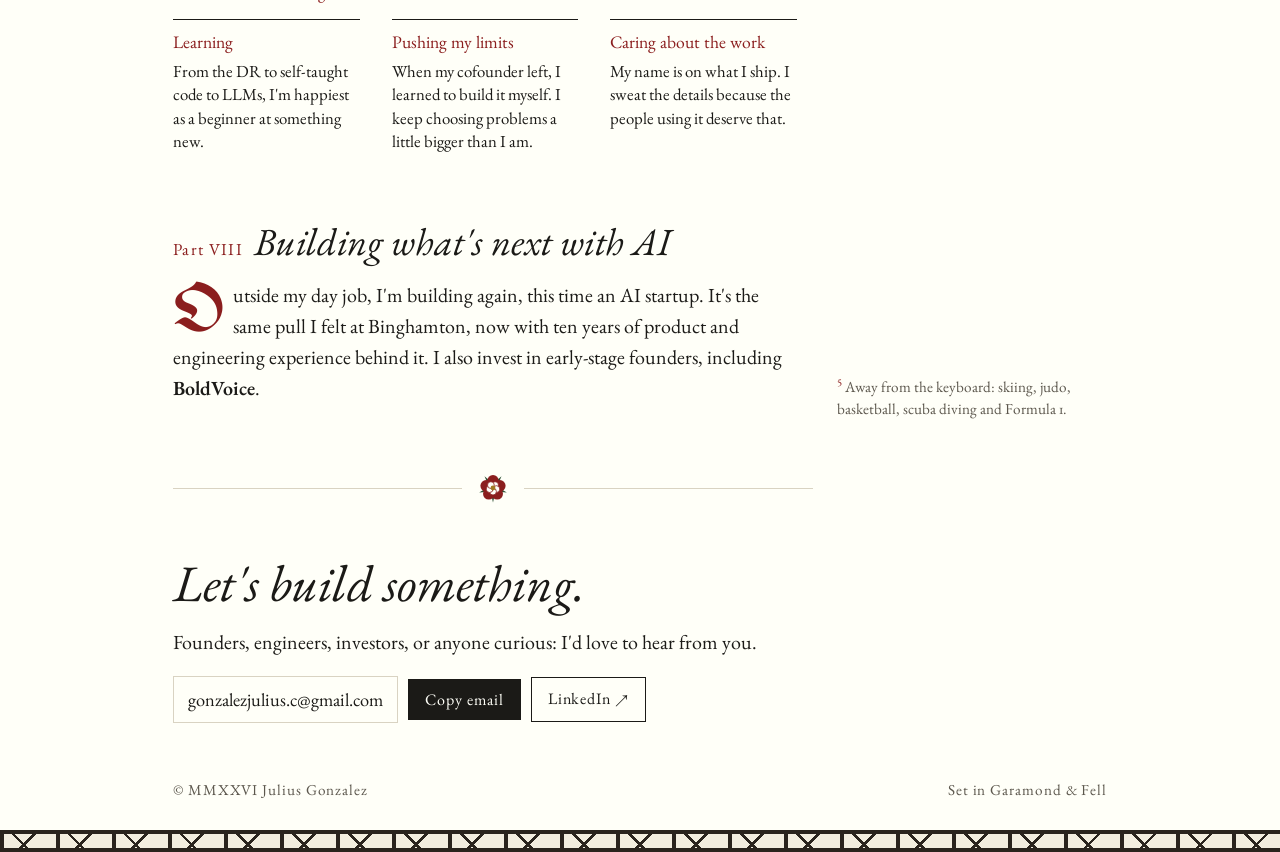
==== commit ac751312: "Redesign as a Tufte-style history with Tudor ornament and a journey map Mercator chart of the route " ====
--- a/index.html
+++ b/index.html
@@ -10,33 +10,36 @@
 <meta property="og:description" content="Born in the US. Raised in the Dominican Republic. Built in New York." />
 <link rel="preconnect" href="https://fonts.googleapis.com" />
 <link rel="preconnect" href="https://fonts.gstatic.com" crossorigin />
-<link href="https://fonts.googleapis.com/css2?family=Bricolage+Grotesque:opsz,wght@12..96,400;12..96,600;12..96,800&family=Source+Serif+4:ital,opsz,wght@0,8..60,400;0,8..60,600;1,8..60,400&family=JetBrains+Mono:wght@400;600&display=swap" rel="stylesheet" />
+<link href="https://fonts.googleapis.com/css2?family=EB+Garamond:ital,wght@0,400;0,500;0,600;1,400;1,500&family=IM+Fell+English+SC&family=UnifrakturMaguntia&display=swap" rel="stylesheet" />
 <style>
-/* Layout: one journey line runs down the left edge, from the DR coordinates in the hero to New York and today. Each chapter is a stop on that line. The magic book breaks out as the one full-bleed moment. */
+/* Layout: a Tufte page. One reading column with a wide right margin for sidenotes; figures (the Mercator chart of the journey, the career timeline) carry the story's numbers. Tudor printing supplies the ornament: blackletter initials, Fell small caps, a timber-framed band, a rose between parts. */
 :root {
-  --paper: #f4f6f5;        /* cool morning light, not cream */
-  --surface: #e6ecea;
-  --ink: #0f2033;          /* deep Atlantic navy */
-  --ink-soft: #4a5a68;
-  --rule: #c8d3d1;
-  --flamboyan: #d6402a;    /* the flamboyán tree's red-orange */
-  --sea: #0d6f78;          /* Caribbean shallows */
-  --on-sea: #f1fbfa;
-  --display: "Bricolage Grotesque", "Arial Narrow", system-ui, sans-serif;
-  --body: "Source Serif 4", Georgia, "Times New Roman", serif;
-  --mono: "JetBrains Mono", ui-monospace, Menlo, Consolas, monospace;
-  --measure: 62ch;
+  --paper: #fffff8;
+  --ink: #1b1a17;
+  --ink-soft: #5c574d;
+  --rule: #d9d3c2;
+  --land: #ece6d2;
+  --oxblood: #8b1e1e;
+  --green: #2f5236;
+  --gold: #a07a24;
+  --beam: #2a241d;
+  --plaster: #f3eedf;
+  --body: "EB Garamond", Garamond, "Palatino Linotype", Palatino, Georgia, serif;
+  --caps: "IM Fell English SC", "EB Garamond", Garamond, Georgia, serif;
+  --black: "UnifrakturMaguntia", "Old English Text MT", "EB Garamond", serif;
+  --main: 640px;
+  --margin: 270px;
 }
 @media (prefers-color-scheme: dark) {
   :root:not([data-theme="light"]) {
-    --paper: #0b1624; --surface: #13233a; --ink: #e6edf1; --ink-soft: #9aabb9;
-    --rule: #233650; --flamboyan: #ff6b4f; --sea: #0f5a63; --on-sea: #e9fbfa;
+    --paper: #15130f; --ink: #ece5d3; --ink-soft: #a89f8c; --rule: #3a342a; --land: #26221b;
+    --oxblood: #d76a5c; --green: #8fbb92; --gold: #d2ac57; --beam: #0b0a08; --plaster: #2b261e;
     color-scheme: dark;
   }
 }
 :root[data-theme="dark"] {
-  --paper: #0b1624; --surface: #13233a; --ink: #e6edf1; --ink-soft: #9aabb9;
-  --rule: #233650; --flamboyan: #ff6b4f; --sea: #0f5a63; --on-sea: #e9fbfa;
+  --paper: #15130f; --ink: #ece5d3; --ink-soft: #a89f8c; --rule: #3a342a; --land: #26221b;
+  --oxblood: #d76a5c; --green: #8fbb92; --gold: #d2ac57; --beam: #0b0a08; --plaster: #2b261e;
   color-scheme: dark;
 }
 
@@ -44,342 +47,359 @@
 html { scroll-behavior: smooth; }
 body {
   margin: 0; background: var(--paper); color: var(--ink);
-  font: 400 1.125rem/1.7 var(--body);
+  font: 400 1.25rem/1.55 var(--body);
+  font-variant-numeric: oldstyle-nums proportional-nums;
   -webkit-font-smoothing: antialiased;
 }
 body::before { content: ""; position: fixed; inset: 0 0 auto; height: env(safe-area-inset-top, 0px); z-index: 10; background: var(--paper); }
-.wrap {
-  max-width: 1080px; margin: 0 auto;
+.page {
+  max-width: calc(var(--main) + var(--margin) + 120px); margin: 0 auto;
   padding-left: max(16px, env(safe-area-inset-left, 0px));
   padding-right: max(16px, env(safe-area-inset-right, 0px));
 }
-@media (min-width: 720px) { .wrap { padding-left: max(40px, env(safe-area-inset-left, 0px)); padding-right: max(40px, env(safe-area-inset-right, 0px)); } }
-a { color: inherit; text-underline-offset: 3px; }
-a:focus-visible, button:focus-visible { outline: 2px solid var(--flamboyan); outline-offset: 3px; border-radius: 2px; }
-p { margin: 0; max-width: var(--measure); color: var(--ink-soft); }
-strong { color: var(--ink); font-weight: 600; }
-h1, h2, h3 { font-family: var(--display); color: var(--ink); margin: 0; text-wrap: balance; letter-spacing: -0.02em; }
-.mono { font-family: var(--mono); font-size: .78rem; letter-spacing: .08em; text-transform: uppercase; color: var(--ink-soft); font-variant-numeric: tabular-nums; }
-
-/* header */
-.top { position: sticky; top: env(safe-area-inset-top, 0px); z-index: 5; background: var(--paper); border-bottom: 1px solid var(--rule); }
-.top .wrap { display: flex; justify-content: space-between; align-items: center; gap: 16px; padding-block: 14px; }
-.name { font-family: var(--display); font-weight: 800; font-size: 1.05rem; text-decoration: none; letter-spacing: -0.01em; }
-.top nav { display: flex; gap: 20px; font-family: var(--mono); font-size: .75rem; letter-spacing: .08em; text-transform: uppercase; }
-.top nav a { text-decoration: none; color: var(--ink-soft); }
-.top nav a:hover { color: var(--flamboyan); }
+@media (min-width: 760px) { .page { padding-left: max(48px, env(safe-area-inset-left, 0px)); padding-right: max(48px, env(safe-area-inset-right, 0px)); } }
+a { color: inherit; text-decoration-color: var(--oxblood); text-underline-offset: 3px; }
+a:focus-visible, button:focus-visible { outline: 2px solid var(--oxblood); outline-offset: 3px; }
+p { margin: 0 0 1.1rem; }
+h1, h2, h3 { font-weight: 400; margin: 0; text-wrap: balance; }
+.sc { font-family: var(--caps); letter-spacing: .06em; }
+strong { font-weight: 600; }
+
+/* timber band: posts and braces of a half-timbered Tudor frame */
+.timber {
+  height: 22px; border-block: 4px solid var(--beam);
+  background:
+    repeating-linear-gradient(90deg, var(--beam) 0 4px, transparent 4px 56px),
+    repeating-linear-gradient(45deg, transparent 0 18px, var(--beam) 18px 20.5px, transparent 20.5px 39.6px),
+    repeating-linear-gradient(-45deg, transparent 0 18px, var(--beam) 18px 20.5px, transparent 20.5px 39.6px),
+    var(--plaster);
+}
+
+/* masthead */
+.mast { padding-block: 28px 8px; display: flex; justify-content: space-between; align-items: baseline; flex-wrap: wrap; gap: 8px 24px; }
+.mast .sc { font-size: 1rem; color: var(--ink-soft); }
+.mast nav { display: flex; gap: 20px; }
+.mast nav a { text-decoration: none; color: var(--ink-soft); }
+.mast nav a:hover { color: var(--oxblood); }
+
+/* Tufte column + margin */
+.col { max-width: calc(var(--main) + var(--margin) + 40px); }
+.col > * { max-width: var(--main); }
+@media (min-width: 1080px) { .col { padding-right: calc(var(--margin) + 40px); } }
+.sidenote {
+  display: block; font-size: .95rem; line-height: 1.4; color: var(--ink-soft);
+  margin: .4rem 0 1rem 1rem; padding-left: .8rem; border-left: 1px solid var(--rule);
+}
+@media (min-width: 1080px) {
+  .sidenote { float: right; clear: right; width: var(--margin); margin: .3rem calc(-1 * (var(--margin) + 40px)) 1rem 0; padding: 0; border: 0; }
+}
+.sidenote .n, .ref { font-variant-numeric: lining-nums; font-size: .7em; vertical-align: super; line-height: 0; color: var(--oxblood); }
+.sidenote .n { margin-right: .3em; }
 
 /* hero */
-.hero { padding-block: clamp(48px, 9vw, 112px) clamp(32px, 6vw, 72px); display: grid; gap: 28px; }
-.coords { display: flex; flex-wrap: wrap; gap: 6px 14px; align-items: center; }
-.coords .arrow { color: var(--flamboyan); }
-.hero h1 { font-size: clamp(2.6rem, 8.2vw, 6.4rem); font-weight: 800; line-height: .95; font-variation-settings: "opsz" 96; }
-.hero h1 span { display: block; }
-.hero h1 .lit { color: var(--flamboyan); }
-.hero h1 .soft { color: var(--ink-soft); font-weight: 600; }
-.lede { font-size: clamp(1.15rem, 1.8vw, 1.35rem); max-width: 48ch; color: var(--ink); }
-.route { width: 100%; max-width: 100%; height: auto; display: block; }
-.route path { fill: none; stroke: var(--flamboyan); stroke-width: 2; stroke-dasharray: 4 7; }
-.route .draw { stroke-dasharray: 900; stroke-dashoffset: 900; animation: draw 2.2s .3s ease-out forwards; stroke: var(--flamboyan); stroke-width: 2; }
-.route circle.a { fill: var(--sea); }
-.route circle.b { fill: var(--flamboyan); }
-.route text { font-family: var(--mono); font-size: 12px; letter-spacing: .08em; fill: var(--ink-soft); }
+.hero { padding-block: 48px 24px; }
+.hero .kicker { font-size: 1.05rem; color: var(--oxblood); margin-bottom: 1rem; }
+.hero h1 { font-size: clamp(2.6rem, 7vw, 4.6rem); line-height: 1.02; font-style: italic; letter-spacing: -0.01em; margin-bottom: 1.4rem; }
+.hero h1 .roman { font-style: normal; }
+.hero .lede { font-size: 1.45rem; line-height: 1.45; }
+
+/* parts */
+.part { padding-block: 8px 24px; }
+.part h2 { display: flex; flex-wrap: wrap; align-items: baseline; gap: .2rem .7rem; font-size: clamp(1.8rem, 3.6vw, 2.4rem); line-height: 1.15; margin-bottom: 1rem; font-style: italic; }
+.part h2 .num { font-family: var(--caps); font-style: normal; font-size: 1.05rem; color: var(--oxblood); letter-spacing: .08em; }
+.part > p:first-of-type::first-letter, .drop::first-letter {
+  font-family: var(--black); float: left; font-size: 4.3rem; line-height: .82; padding: .32rem .5rem 0 0; color: var(--oxblood);
+}
+.part .meta { font-family: var(--caps); font-size: 1rem; color: var(--ink-soft); letter-spacing: .05em; }
+
+/* rose divider */
+.rose { display: flex; align-items: center; gap: 16px; max-width: var(--main); margin: 28px 0 36px; }
+.rose::before, .rose::after { content: ""; flex: 1; border-top: 1px solid var(--rule); }
+.rose svg { width: 30px; height: 30px; flex: none; }
+.rose .p1 { fill: var(--oxblood); } .rose .p2 { fill: var(--paper); stroke: var(--oxblood); stroke-width: .8; } .rose .c { fill: var(--gold); } .rose .s { fill: var(--green); }
+
+/* figures */
+figure { margin: 1.5rem 0 2rem; }
+figcaption { font-size: .95rem; line-height: 1.4; color: var(--ink-soft); }
+.fig-map { display: grid; gap: 20px 40px; max-width: none !important; }
+@media (min-width: 900px) { .fig-map { grid-template-columns: minmax(0, 560px) minmax(0, 1fr); align-items: start; } }
+.map { width: 100%; max-width: 100%; height: auto; display: block; }
+.map .frame { fill: none; stroke: var(--ink); stroke-width: 1.2; }
+.map .frame2 { fill: none; stroke: var(--ink); stroke-width: .5; }
+.map .sea { fill: var(--paper); }
+.map .land { fill: var(--land); stroke: var(--ink-soft); stroke-width: .5; stroke-linejoin: round; }
+.map .dr { fill: var(--oxblood); }
+.map .ny { fill: var(--green); fill-opacity: .55; stroke: var(--green); stroke-width: .6; }
+.map .grat { stroke: var(--rule); stroke-width: .6; fill: none; }
+.map .rhumb { stroke: var(--gold); stroke-width: .4; opacity: .55; }
+.map .route { fill: none; stroke: var(--oxblood); stroke-width: 2.6; stroke-linecap: round; }
+.map .route.draw { stroke-dasharray: 1100; stroke-dashoffset: 1100; animation: draw 2.6s .4s ease-in-out forwards; }
+.map .lead { fill: none; stroke: var(--ink-soft); stroke-width: .6; stroke-dasharray: 2 3; }
+.map .city { fill: var(--paper); stroke: var(--ink); stroke-width: 1.4; }
+.map .city.on { fill: var(--oxblood); stroke: var(--oxblood); }
+.map text { font-family: var(--body); fill: var(--ink); paint-order: stroke; stroke: var(--paper); stroke-width: 3px; stroke-linejoin: round; }
+.map .lbl { font-size: 15px; font-style: italic; }
+.map .lbl-sc { font-family: var(--caps); font-size: 13px; letter-spacing: .2em; fill: var(--ink-soft); }
+.map .tick { font-size: 11.5px; fill: var(--ink-soft); font-variant-numeric: lining-nums; }
+.map .key { font-family: var(--caps); font-size: 13px; fill: var(--oxblood); }
+.map .note { font-size: 13px; font-style: italic; fill: var(--ink-soft); }
+.map .inset-bg { fill: var(--paper); stroke: var(--ink); stroke-width: .8; }
+.map .star-a { fill: var(--ink); } .map .star-b { fill: var(--paper); stroke: var(--ink); stroke-width: .6; } .map .star-n { fill: var(--oxblood); }
+.map .scalebar rect { stroke: var(--ink); stroke-width: .6; }
+.map .scalebar .f { fill: var(--ink); } .map .scalebar .e { fill: var(--paper); }
 @keyframes draw { to { stroke-dashoffset: 0; } }
 
-/* journey */
-.journey { position: relative; padding-block: 24px 40px; }
-.journey::before { content: ""; position: absolute; top: 0; bottom: 0; left: 7px; border-left: 2px dashed var(--rule); }
-@media (min-width: 720px) { .journey::before { left: calc(max(40px, env(safe-area-inset-left, 0px)) + 7px); } }
-.stop { position: relative; padding: 0 0 clamp(56px, 8vw, 96px) 40px; display: grid; gap: 16px; }
-.stop::before { content: ""; position: absolute; left: 0; top: .35rem; width: 16px; height: 16px; border-radius: 50%; background: var(--paper); border: 3px solid var(--sea); }
-.stop.here::before { border-color: var(--flamboyan); background: var(--flamboyan); }
-.stop h2 { font-size: clamp(1.8rem, 4vw, 2.9rem); font-weight: 800; line-height: 1.05; max-width: 20ch; }
-.stop .cols { display: grid; gap: 16px 48px; }
-@media (min-width: 900px) { .stop .cols { grid-template-columns: minmax(0, 1fr) minmax(0, 300px); align-items: start; } }
-.stop .text { display: grid; gap: 16px; min-width: 0; }
-.aside { font-family: var(--body); font-style: italic; font-size: 1.3rem; line-height: 1.4; color: var(--ink); border-top: 2px solid var(--flamboyan); padding-top: 14px; max-width: 26ch; }
-
-/* magic book: the one full-bleed moment */
-.book-band { background: var(--sea); color: var(--on-sea); margin-block: 0 clamp(56px, 8vw, 96px); }
-.book-band .wrap { display: grid; gap: 40px; padding-block: clamp(56px, 8vw, 104px); }
-@media (min-width: 900px) { .book-band .wrap { grid-template-columns: minmax(0, 1.1fr) minmax(0, .9fr); align-items: center; } }
-.book-band .mono, .book-band p { color: var(--on-sea); }
-.book-band p { opacity: .88; }
-.book-band h2 { color: var(--on-sea); font-size: clamp(2rem, 5vw, 3.6rem); font-weight: 800; line-height: 1; }
-.book-band .turn { font-family: var(--display); font-weight: 600; font-size: clamp(1.3rem, 2.4vw, 1.7rem); line-height: 1.25; opacity: 1; max-width: 26ch; }
-.book-band .turn em { font-style: normal; background: var(--flamboyan); color: #fff; padding: 0 .25em; box-decoration-break: clone; -webkit-box-decoration-break: clone; }
-.book-band .text { display: grid; gap: 18px; min-width: 0; }
-.book { position: relative; width: 100%; max-width: 420px; aspect-ratio: 5 / 4; justify-self: center; perspective: 900px; }
-.page { position: absolute; bottom: 8%; width: 47%; height: 58%; background: var(--on-sea); border-radius: 3px 3px 6px 6px; box-shadow: 0 24px 40px -18px rgba(0, 0, 0, .45); }
-.page.l { left: 3%; transform: rotateY(16deg); transform-origin: right; }
-.page.r { right: 3%; transform: rotateY(-16deg); transform-origin: left; }
-.page i { position: absolute; left: 14%; height: 3px; background: var(--sea); opacity: .25; border-radius: 2px; }
-.page i:nth-child(1) { top: 22%; right: 14%; } .page i:nth-child(2) { top: 36%; right: 30%; } .page i:nth-child(3) { top: 50%; right: 20%; } .page i:nth-child(4) { top: 64%; right: 40%; }
-.glyphs span { position: absolute; left: 50%; bottom: 46%; font-family: var(--mono); font-weight: 600; font-size: 1.05rem; color: var(--on-sea); white-space: nowrap; animation: rise 5s linear infinite; opacity: 0; }
-.glyphs span:nth-child(odd) { color: #ffd2c8; }
-.glyphs span:nth-child(1) { --x: -120px; animation-delay: 0s; }
-.glyphs span:nth-child(2) { --x: 70px; animation-delay: .7s; }
-.glyphs span:nth-child(3) { --x: -40px; animation-delay: 1.4s; }
-.glyphs span:nth-child(4) { --x: 130px; animation-delay: 2.1s; }
-.glyphs span:nth-child(5) { --x: -150px; animation-delay: 2.8s; }
-.glyphs span:nth-child(6) { --x: 20px; animation-delay: 3.5s; }
-.glyphs span:nth-child(7) { --x: 100px; animation-delay: 4.2s; }
-@keyframes rise {
-  0% { opacity: 0; transform: translate(-50%, 0) scale(.7); }
-  15% { opacity: 1; }
-  100% { opacity: 0; transform: translate(calc(-50% + var(--x)), -210px) scale(1.1); }
-}
-
-/* stack */
-.stack { list-style: none; margin: 0; padding: 0; display: flex; flex-wrap: wrap; gap: 8px; }
-.stack li { font-family: var(--mono); font-size: .78rem; padding: 4px 10px; border: 1px solid var(--rule); border-radius: 3px; color: var(--ink); }
-
-/* work */
-.roles { display: grid; gap: 0; border-top: 1px solid var(--rule); }
-.role { display: grid; gap: 6px 32px; padding-block: 22px; border-bottom: 1px solid var(--rule); }
-@media (min-width: 720px) { .role { grid-template-columns: 150px minmax(0, 1fr); } }
-.role h3 { font-size: 1.25rem; font-weight: 600; line-height: 1.25; }
-.role h3 small { display: block; font-family: var(--body); font-weight: 400; font-size: 1rem; color: var(--ink-soft); letter-spacing: 0; }
-.role ul { margin: 10px 0 0; padding-left: 1.1em; color: var(--ink-soft); display: grid; gap: 6px; max-width: var(--measure); }
-.role .mono { padding-top: 5px; }
-.figs { display: grid; grid-template-columns: repeat(2, minmax(0, 1fr)); gap: 24px; margin-top: 8px; }
-@media (min-width: 720px) { .figs { grid-template-columns: repeat(4, minmax(0, 1fr)); } }
-.figs div { display: grid; gap: 4px; align-content: start; }
-.figs b { font-family: var(--display); font-weight: 800; font-size: clamp(2rem, 4vw, 2.8rem); line-height: 1; color: var(--flamboyan); font-variant-numeric: tabular-nums; }
-.figs span { font-size: .95rem; color: var(--ink-soft); line-height: 1.4; }
-
-/* values */
-.values { display: grid; gap: 28px; }
-@media (min-width: 720px) { .values { grid-template-columns: repeat(3, minmax(0, 1fr)); } }
-.values div { display: grid; gap: 8px; align-content: start; }
-.values h3 { font-size: 1.5rem; font-weight: 800; }
-.values p { font-size: 1rem; }
-
-/* contact */
-.contact { border-top: 1px solid var(--rule); }
-.contact .wrap { padding-block: clamp(56px, 9vw, 112px); display: grid; gap: 24px; }
-.contact h2 { font-size: clamp(2.4rem, 7vw, 5rem); font-weight: 800; line-height: .95; }
-.contact h2 span { color: var(--flamboyan); }
-.reach { display: flex; flex-wrap: wrap; gap: 12px; align-items: center; }
-.email { font-family: var(--mono); font-size: 1rem; padding: 12px 16px; border: 1px solid var(--rule); border-radius: 4px; background: var(--surface); user-select: all; overflow-wrap: anywhere; }
-.btn { font-family: var(--mono); font-size: .8rem; letter-spacing: .08em; text-transform: uppercase; padding: 13px 18px; border-radius: 4px; border: 1px solid var(--ink); background: var(--ink); color: var(--paper); cursor: pointer; text-decoration: none; }
+.legend { list-style: none; margin: 0; padding: 0; display: grid; gap: 14px; font-size: 1.05rem; line-height: 1.4; }
+.legend li { display: grid; grid-template-columns: 2.6rem minmax(0, 1fr); gap: 4px; }
+.legend .k { font-family: var(--caps); color: var(--oxblood); }
+.legend em { color: var(--ink-soft); }
+
+.chart-wrap { overflow-x: auto; max-width: none !important; }
+.chart { width: 100%; min-width: 600px; max-width: 900px; height: auto; display: block; }
+.chart text { font-family: var(--body); fill: var(--ink); font-size: 15px; }
+.chart .yr { font-size: 13px; fill: var(--ink-soft); font-variant-numeric: lining-nums tabular-nums; }
+.chart .dur { font-size: 13.5px; font-style: italic; fill: var(--ink-soft); }
+.chart .axis { stroke: var(--ink); stroke-width: .8; }
+.chart .tk { stroke: var(--ink); stroke-width: .8; }
+.chart .bar { fill: var(--ink); }
+.chart .bar.now { fill: var(--oxblood); }
+.chart .edu { fill: var(--green); }
+.chart .guide { stroke: var(--rule); stroke-width: .8; stroke-dasharray: 2 3; }
+.chart .nowline { stroke: var(--oxblood); stroke-width: .8; }
+.chart .now-t { fill: var(--oxblood); font-family: var(--caps); font-size: 13px; letter-spacing: .1em; }
+
+/* booktabs table */
+table.figs { border-collapse: collapse; width: 100%; font-size: 1.05rem; margin: .5rem 0 1rem; }
+table.figs caption { text-align: left; font-family: var(--caps); font-size: 1rem; color: var(--ink-soft); padding-bottom: .4rem; }
+table.figs th, table.figs td { text-align: left; padding: .35rem .8rem .35rem 0; vertical-align: baseline; }
+table.figs thead th { font-weight: 400; font-style: italic; color: var(--ink-soft); border-bottom: 1px solid var(--ink); }
+table.figs { border-top: 2px solid var(--ink); border-bottom: 2px solid var(--ink); }
+table.figs td.v { text-align: right; font-variant-numeric: lining-nums tabular-nums; font-weight: 600; white-space: nowrap; padding-right: 1.4rem; width: 6.5rem; }
+table.figs td.v.r { color: var(--oxblood); }
+
+/* the magic book: a printed broadside */
+.broadside { border: 1px solid var(--ink); outline: 1px solid var(--ink); outline-offset: 4px; padding: 26px 26px 10px; margin: 1.6rem 4px 1.8rem; }
+.broadside .lesson { font-size: clamp(1.5rem, 3vw, 1.95rem); line-height: 1.25; font-style: italic; text-align: center; margin: .4rem 0 1.2rem; text-wrap: balance; }
+.broadside .lesson b { font-weight: 500; color: var(--oxblood); }
+.broadside .attr { text-align: center; font-size: 1rem; color: var(--ink-soft); }
+
+.tools { font-size: 1.05rem; color: var(--ink-soft); }
+
+.values { display: grid; gap: 0 32px; margin: .4rem 0 1rem; }
+@media (min-width: 640px) { .values { grid-template-columns: repeat(3, minmax(0, 1fr)); } }
+.values div { border-top: 1px solid var(--ink); padding-top: .5rem; }
+.values h3 { font-family: var(--caps); font-size: 1.1rem; color: var(--oxblood); margin-bottom: .3rem; }
+.values p { font-size: 1.05rem; line-height: 1.4; }
+
+/* colophon */
+.contact { padding-block: 16px 40px; }
+.contact h2 { font-size: clamp(2.2rem, 5vw, 3.2rem); font-style: italic; line-height: 1.1; margin-bottom: 1rem; }
+.reach { display: flex; flex-wrap: wrap; gap: 10px; align-items: center; margin-top: 1rem; }
+.email { font-size: 1.15rem; padding: 8px 14px; border: 1px solid var(--rule); user-select: all; overflow-wrap: anywhere; font-variant-numeric: lining-nums; }
+.btn { font-family: var(--caps); font-size: 1rem; letter-spacing: .06em; padding: 9px 16px; border: 1px solid var(--ink); background: var(--ink); color: var(--paper); cursor: pointer; text-decoration: none; }
 .btn.ghost { background: transparent; color: var(--ink); }
-.btn:hover { background: var(--flamboyan); border-color: var(--flamboyan); color: #fff; }
-footer .wrap { display: flex; justify-content: space-between; flex-wrap: wrap; gap: 8px; padding-block: 20px 28px; border-top: 1px solid var(--rule); }
-
+.btn:hover { background: var(--oxblood); border-color: var(--oxblood); color: var(--paper); }
+.foot { display: flex; justify-content: space-between; flex-wrap: wrap; gap: 8px; padding-block: 16px 28px; font-size: .95rem; color: var(--ink-soft); }
+
+@media (max-width: 520px) {
+  body { font-size: 1.15rem; }
+  .hero .lede { font-size: 1.25rem; }
+  .map .lbl { font-size: 18px; } .map .note, .map .key { font-size: 15px; } .map .tick { font-size: 14px; }
+}
 @media (prefers-reduced-motion: reduce) {
   html { scroll-behavior: auto; }
-  .route .draw { animation: none; stroke-dashoffset: 0; }
-  .glyphs span { animation: none; opacity: 1; transform: translate(calc(-50% + var(--x)), calc(var(--i, 1) * -26px)); }
-  .glyphs span:nth-child(1) { --i: 2; } .glyphs span:nth-child(2) { --i: 4; } .glyphs span:nth-child(3) { --i: 6; } .glyphs span:nth-child(4) { --i: 3; } .glyphs span:nth-child(5) { --i: 5; } .glyphs span:nth-child(6) { --i: 7; } .glyphs span:nth-child(7) { --i: 1; }
+  .map .route.draw { animation: none; stroke-dashoffset: 0; }
 }
 </style>
 </head>
 <body>
-
-<header class="top">
-  <div class="wrap">
-    <a class="name" href="#top">Julius Gonzalez</a>
-    <nav aria-label="Sections">
-      <a href="#story">Story</a>
-      <a href="#work">Work</a>
-      <a href="#contact">Contact</a>
+<div class="timber" aria-hidden="true"></div>
+<div class="page">
+  <header class="mast">
+    <span class="sc">Julius Gonzalez</span>
+    <nav class="sc" aria-label="Sections">
+      <a href="#route">The route</a>
+      <a href="#work">The work</a>
+      <a href="#contact">Correspondence</a>
     </nav>
-  </div>
-</header>
-
-<main id="top">
-  <section class="wrap hero">
-    <div class="coords mono" aria-label="From the Dominican Republic to New York City">
-      <span>18.7°N 70.2°W · República Dominicana</span>
-      <span class="arrow" aria-hidden="true">→</span>
-      <span>40.7°N 74.0°W · New York City</span>
-    </div>
-    <h1>
-      <span class="soft">Born in the US.</span>
-      <span class="soft">Raised in the DR.</span>
-      <span class="lit">Built in New York.</span>
-    </h1>
-    <p class="lede">I'm Julius. I took a non-traditional path into tech, and I've been teaching myself to build ever since. This is how I got here.</p>
-    <svg class="route" viewBox="0 0 1000 120" role="img" aria-label="A flight path from the Dominican Republic to New York">
-      <path d="M20 100 C 260 100, 420 20, 980 20" />
-      <path class="draw" d="M20 100 C 260 100, 420 20, 980 20" />
-      <circle class="a" cx="20" cy="100" r="7" />
-      <circle class="b" cx="980" cy="20" r="7" />
-    </svg>
-  </section>
-
-  <div id="story">
-    <div class="journey wrap">
-      <article class="stop">
-        <span class="mono">República Dominicana · 11 years</span>
-        <div class="cols">
-          <div class="text">
-            <h2>Eleven years in the Dominican Republic</h2>
-            <p>I was born in the United States, and I spent eleven years growing up in the Dominican Republic. That's where I learned to be resourceful. When you don't have everything handed to you, you get creative with what you have.</p>
-            <p>Growing up between two languages and two cultures taught me to adapt quickly, listen closely, and feel at home somewhere new. I still lean on that every day.</p>
-          </div>
-        </div>
-      </article>
-
-      <article class="stop">
-        <span class="mono">New York City</span>
-        <div class="cols">
-          <div class="text">
-            <h2>Then New York, which doesn't wait for anyone</h2>
-            <p>Moving to New York City was its own education. The pace and the ambition rewire you. New York taught me that if you want something, you go and get it. You don't wait for permission or a perfect plan.</p>
-          </div>
-        </div>
-      </article>
-
-      <article class="stop">
-        <span class="mono">Community college → SUNY</span>
-        <div class="cols">
-          <div class="text">
-            <h2>The non-traditional path</h2>
-            <p>My route to a four-year degree started at community college. Some people see that as a detour. For me it was a launchpad. I put my head down, excelled, and earned my transfer to Binghamton University.</p>
-          </div>
-          <p class="aside">Where you start doesn't decide where you finish.</p>
-        </div>
-      </article>
-
-      <article class="stop">
-        <span class="mono">Binghamton University · B.S. Financial Economics · 2015</span>
-        <div class="cols">
-          <div class="text">
-            <h2>Where I fell for startups</h2>
-            <p>I studied Financial Economics, but entrepreneurship is what grabbed me. A small group of people with an idea and enough grit could build something from nothing and put it in people's hands. I went to every talk I could find and started treating problems as things to build.</p>
-          </div>
-        </div>
-      </article>
-    </div>
-
-    <section class="book-band" aria-labelledby="book-h">
-      <div class="wrap">
-        <div class="text">
-          <span class="mono">The first startup</span>
-          <h2 id="book-h">The AR magic book</h2>
-          <p>My first real startup was an augmented reality magic book: a printed book that came alive when you pointed a phone at it. Characters stepped off the page, and kids could explore a story instead of only reading it.</p>
-          <p>Partway through the build, my technical cofounder quit.</p>
-          <p>Nobody was left to build it, so I decided to become someone who could. I taught myself to code, one tutorial, one bug and one late night at a time.</p>
-          <p class="turn">The lesson I still live by: <em>when you're blocked, learn your way through it.</em></p>
-        </div>
-        <div class="book" aria-hidden="true">
-          <div class="page l"><i></i><i></i><i></i><i></i></div>
-          <div class="page r"><i></i><i></i><i></i><i></i></div>
-          <div class="glyphs">
-            <span>&lt;/&gt;</span><span>def learn():</span><span>{ }</span><span>git push</span><span>import ar</span><span>✦</span><span>npm start</span>
-          </div>
-        </div>
+  </header>
+
+  <main>
+    <section class="hero col">
+      <p class="kicker sc">A short history, in eight parts</p>
+      <h1>Born in the United States, raised in the Dominican Republic, <span class="roman">built in New York.</span></h1>
+      <p class="lede">I'm Julius. I took a non-traditional path into technology and have been teaching myself to build ever since. Here is the route, with the numbers.</p>
+    </section>
+
+    <figure class="fig-map" id="route">
+      <svg class="map" viewBox="-36 -26 632 908" role="img" aria-labelledby="map-t map-d">
+        <title id="map-t">The journey, drawn on a Mercator chart</title>
+        <desc id="map-d">A route runs about 1,550 miles north from the Dominican Republic to New York City. An inset of New York State shows the 140-mile leg between New York City and Binghamton.</desc>
+        <defs>
+          <clipPath id="frame"><rect x="0" y="0" width="560" height="854.8" /></clipPath>
+          <clipPath id="iframe"><rect x="0" y="0" width="200" height="152.5" /></clipPath>
+          <marker id="arr" viewBox="0 0 10 10" refX="7" refY="5" markerWidth="6" markerHeight="6" orient="auto-start-reverse"><path d="M0,0 L10,5 L0,10 z" fill="var(--oxblood)" /></marker>
+        </defs>
+        <rect class="sea" x="0" y="0" width="560" height="854.8" />
+        <g clip-path="url(#frame)">
+          <g class="rhumb"><line x1="490" y1="700" x2="490.0" y2="-700.0" /><line x1="490" y1="700" x2="1025.8" y2="-593.4" /><line x1="490" y1="700" x2="1479.9" y2="-289.9" /><line x1="490" y1="700" x2="1783.4" y2="164.2" /><line x1="490" y1="700" x2="1890.0" y2="700.0" /><line x1="490" y1="700" x2="1783.4" y2="1235.8" /><line x1="490" y1="700" x2="1479.9" y2="1689.9" /><line x1="490" y1="700" x2="1025.8" y2="1993.4" /><line x1="490" y1="700" x2="490.0" y2="2100.0" /><line x1="490" y1="700" x2="-45.8" y2="1993.4" /><line x1="490" y1="700" x2="-499.9" y2="1689.9" /><line x1="490" y1="700" x2="-803.4" y2="1235.8" /><line x1="490" y1="700" x2="-910.0" y2="700.0" /><line x1="490" y1="700" x2="-803.4" y2="164.2" /><line x1="490" y1="700" x2="-499.9" y2="-289.9" /><line x1="490" y1="700" x2="-45.8" y2="-593.4" /></g>
+          <g class="grat"><line x1="101.8" y1="0" x2="101.8" y2="854.8" /><line x1="229.1" y1="0" x2="229.1" y2="854.8" /><line x1="356.4" y1="0" x2="356.4" y2="854.8" /><line x1="483.6" y1="0" x2="483.6" y2="854.8" /><line x1="0" y1="747.8" x2="560" y2="747.8" /><line x1="0" y1="609.9" x2="560" y2="609.9" /><line x1="0" y1="466.4" x2="560" y2="466.4" /><line x1="0" y1="315.4" x2="560" y2="315.4" /><line x1="0" y1="154.9" x2="560" y2="154.9" /></g>
+          <path class="land" d="M171.5,789.3L174.6,790.3L177.8,790.8L179.2,790.8L180.5,791.1L183.4,793.4L185.8,794.7L194.7,797.5L197.7,802.4L198.3,803.9L196.0,804.8L193.0,805.1L190.3,805.2L187.7,804.3L186.6,803.5L184.0,803.2L182.0,802.3L180.9,804.2L179.6,805.7L177.3,805.5L176.4,804.3L175.2,804.8L174.2,805.7L173.0,809.2L171.1,807.5L168.9,806.1L166.4,805.5L161.2,805.4L158.6,804.9L156.6,801.9L153.6,800.3L151.6,797.0L145.2,795.8L144.1,793.9L144.5,792.2L146.3,790.2L150.3,789.7L153.3,789.0L154.6,788.2L155.9,787.6L166.7,789.1L169.1,789.1L171.5,789.3ZM454.9,789.7L456.4,790.1L455.9,789.0L461.3,789.7L464.4,790.8L467.6,791.4L467.9,795.1L465.4,796.6L463.7,798.2L462.4,800.1L458.9,802.3L454.8,803.0L451.9,803.0L449.9,802.5L447.8,802.9L445.1,801.9L442.9,802.2L438.5,801.9L436.9,802.8L435.2,803.0L433.7,802.8L432.4,802.4L429.1,802.5L427.7,801.7L428.3,797.5L428.4,795.6L427.5,794.0L426.6,793.0L426.0,791.8L427.3,791.1L428.4,789.9L428.7,788.2L431.2,787.6L437.5,788.4L453.4,788.9L454.9,789.7ZM292.5,121.8L290.6,124.0L292.3,124.2L293.8,123.6L295.0,122.3L298.2,120.6L300.8,119.8L302.8,120.9L305.4,119.9L308.0,119.3L296.9,124.9L294.6,125.6L291.3,127.2L288.3,128.5L286.1,128.9L275.1,133.0L273.2,132.7L264.2,134.8L260.5,135.1L257.1,135.8L259.6,134.1L259.0,132.9L257.7,133.1L256.4,134.9L254.2,135.4L253.7,133.5L254.4,132.0L255.4,130.6L257.6,128.4L260.8,127.0L262.3,125.8L263.4,126.8L263.6,125.4L264.5,124.5L267.6,124.1L269.7,123.4L273.0,124.0L275.2,123.7L277.2,122.8L279.2,122.6L284.3,122.3L289.5,121.7L291.6,120.4L296.0,117.2L298.5,116.2L294.6,120.1L292.5,121.8ZM55.0,661.2L61.7,662.4L67.1,662.1L69.7,661.3L71.8,664.0L76.2,663.2L85.3,662.8L87.8,665.2L90.1,666.4L92.5,667.2L95.1,667.5L97.6,667.1L99.9,667.3L102.9,669.0L106.4,668.8L105.6,670.4L110.0,672.8L113.3,677.3L115.6,679.2L118.2,680.9L120.3,682.0L122.6,682.5L129.8,682.3L131.5,682.5L133.0,683.1L134.4,683.4L149.1,690.2L153.5,694.0L156.2,696.0L162.0,698.8L164.3,699.4L165.6,699.0L163.6,696.8L165.6,696.8L169.5,700.0L170.6,701.1L172.5,702.2L174.5,703.0L173.5,704.2L172.0,704.4L168.9,703.9L171.3,705.9L171.8,707.4L174.6,705.8L175.6,704.5L180.0,708.0L182.3,709.6L181.6,711.5L184.2,710.7L186.1,711.3L187.2,712.8L189.6,713.2L192.0,713.1L197.1,714.4L201.7,716.9L206.2,717.5L210.7,717.6L212.9,718.9L213.9,720.7L212.8,722.0L212.2,723.3L213.8,725.0L210.3,725.7L209.9,727.8L212.7,727.8L215.8,728.3L220.4,728.7L223.6,728.3L230.2,729.5L232.1,730.1L235.9,732.2L237.7,733.6L241.5,737.3L244.7,738.8L247.6,739.2L249.5,739.3L251.0,741.5L250.6,743.2L249.0,744.6L248.1,745.6L244.1,745.7L238.4,746.2L232.9,747.7L230.2,748.9L229.0,749.7L226.1,750.4L225.9,749.0L225.2,747.5L224.6,748.8L223.5,749.8L221.7,750.6L215.0,750.7L212.4,749.6L209.6,748.8L199.6,748.1L197.2,748.1L190.5,748.9L183.8,749.4L180.9,749.9L178.2,750.6L172.8,750.6L166.4,751.5L160.0,751.7L164.1,745.5L172.8,739.6L174.3,738.4L175.5,736.7L175.8,735.5L173.3,732.6L173.0,731.2L169.3,729.5L166.3,729.0L163.1,729.0L156.4,728.4L152.8,728.3L149.8,727.1L144.8,722.5L142.4,721.3L141.2,720.3L140.3,719.1L139.1,712.5L138.1,709.3L136.5,706.5L134.2,704.4L131.7,703.7L122.5,705.5L120.3,705.2L118.2,704.6L104.1,700.3L98.3,697.9L95.9,696.7L93.9,695.0L91.8,692.3L89.5,689.8L89.1,691.5L77.3,691.8L75.5,691.2L74.3,690.5L73.4,689.5L72.7,687.5L71.6,685.8L71.3,687.7L70.7,689.3L69.1,690.2L67.3,690.4L65.1,688.2L55.6,687.7L51.6,685.2L48.9,682.5L51.6,681.6L57.1,680.4L58.2,679.5L59.0,678.5L58.5,677.0L57.4,675.8L56.2,675.1L55.0,674.7L53.4,674.5L32.1,674.3L30.9,675.1L29.0,676.9L25.3,679.1L22.7,681.4L21.8,682.6L20.7,683.5L18.0,684.9L15.8,687.1L13.1,688.1L11.6,687.5L10.1,687.5L7.9,688.3L2.5,688.6L1.0,690.7L0.1,693.8L-0.8,694.8L-3.5,695.1L-6.1,696.0L-11.4,699.0L-12.8,699.4L-12.5,697.2L-12.8,695.1L-14.2,695.0L-16.0,695.4L-17.4,696.0L-20.0,697.5L-21.3,698.0L-22.6,697.1L-13.6,692.4L-11.0,692.4L-9.5,692.2L-8.3,691.2L-9.8,686.2L-9.2,682.8L-7.2,680.2L-3.1,676.2L-1.1,674.9L18.9,666.6L20.9,666.1L34.0,664.4L36.0,663.9L42.0,661.4L48.3,660.4L55.0,661.2ZM306.6,755.3L309.7,755.9L311.1,755.4L312.9,753.3L313.9,751.9L315.2,751.1L316.8,750.6L319.7,750.6L323.7,751.9L328.8,750.7L332.1,750.1L335.2,750.8L336.4,751.8L338.9,753.4L340.2,753.8L344.2,753.8L348.6,756.5L351.4,757.5L353.0,757.6L356.0,756.6L357.4,756.6L359.1,758.9L359.5,762.0L360.8,764.9L363.0,766.7L373.6,765.9L375.9,767.4L375.1,768.7L373.6,769.3L368.6,769.1L366.4,769.2L366.0,770.4L368.9,771.9L371.7,772.4L374.7,773.4L377.7,774.0L381.0,774.4L384.3,775.1L389.9,777.3L395.9,782.4L397.6,783.6L398.7,785.2L398.1,787.2L395.9,790.4L394.7,791.4L392.9,792.1L391.7,793.4L390.5,795.7L389.0,795.8L387.5,794.4L386.4,792.5L383.5,790.7L380.0,790.9L374.9,789.8L371.7,790.4L368.6,790.4L365.4,789.9L362.2,789.7L359.0,790.4L355.9,791.6L354.8,792.4L352.8,794.2L351.7,794.9L344.2,795.8L342.0,794.4L339.9,792.6L337.0,792.4L332.8,793.8L330.2,794.3L329.1,794.9L328.8,798.2L328.2,799.7L324.1,805.6L321.8,809.8L320.9,811.1L317.7,808.9L316.4,808.1L314.8,807.6L314.2,806.4L314.2,804.6L313.7,802.8L312.8,801.5L311.3,800.5L309.2,798.4L306.9,796.6L305.4,795.9L303.9,795.5L292.7,795.7L291.4,796.0L289.4,796.9L286.2,797.4L283.1,797.5L275.9,796.1L273.0,795.3L270.2,794.9L266.9,795.0L263.6,795.5L260.9,796.5L259.0,798.4L258.7,800.0L257.5,800.5L254.8,797.8L252.3,795.8L249.6,794.4L243.9,792.3L242.8,791.1L242.3,789.6L244.7,784.9L247.3,784.0L248.8,783.8L252.0,784.4L255.2,785.5L258.0,786.2L262.5,786.4L265.0,787.6L282.1,789.4L285.3,789.9L286.6,789.7L287.7,789.0L288.6,787.8L289.7,786.8L294.9,786.6L296.6,784.9L296.6,783.5L293.6,781.6L288.9,777.6L284.8,772.8L286.6,771.2L285.9,768.3L286.6,765.6L287.5,762.9L283.5,760.6L278.6,758.3L271.9,757.6L269.9,757.0L268.8,755.3L269.8,753.0L271.9,751.7L274.4,750.9L277.0,750.4L283.1,749.7L289.3,750.4L294.5,752.8L299.9,754.7L306.6,755.3ZM-25.5,-36.0L585.5,-36.0L585.5,-32.1L585.5,-24.1L585.5,-20.8L585.5,-17.2L585.5,-11.5L585.5,-5.9L585.5,-2.2L585.5,0.4L585.5,2.1L585.5,4.5L585.5,18.8L585.5,21.3L585.5,23.6L585.5,28.9L585.5,34.5L585.5,38.0L585.5,42.7L585.5,51.4L585.5,54.7L585.5,58.8L585.5,61.1L585.5,63.4L585.5,59.5L585.5,57.2L585.5,44.5L585.5,41.9L585.5,44.3L585.5,48.7L585.5,46.9L585.5,43.1L585.5,45.8L585.5,53.0L585.5,59.0L585.5,60.8L585.5,63.4L585.5,65.8L585.5,64.2L585.5,69.4L585.5,76.2L585.5,78.0L585.5,80.1L585.5,84.1L585.5,85.8L585.5,87.7L585.5,90.9L585.5,94.0L585.5,97.2L585.5,101.2L585.5,104.6L585.5,108.1L585.5,111.1L585.5,117.2L585.5,123.7L585.5,126.2L585.5,130.6L585.5,132.8L585.5,138.5L585.5,140.6L585.5,142.9L585.5,144.3L585.5,148.3L585.5,150.5L585.5,151.9L585.5,153.6L585.5,155.0L585.5,158.3L585.5,162.1L585.5,164.9L585.5,169.3L585.5,172.7L585.5,175.5L585.5,178.1L585.5,181.0L585.5,183.1L585.5,185.1L585.5,191.2L585.5,193.9L585.5,196.2L585.5,198.3L585.5,200.1L585.5,214.7L585.5,224.0L585.5,230.8L585.5,243.7L585.5,250.6L585.5,254.8L585.5,260.7L585.5,264.0L585.5,269.3L585.5,272.0L585.5,273.9L585.5,277.8L585.5,279.8L585.5,282.5L585.5,283.9L585.5,282.5L585.5,285.8L585.5,293.9L585.5,299.9L585.5,305.0L585.5,309.7L585.5,311.5L585.5,313.2L585.5,314.9L585.5,317.5L585.5,319.4L585.5,318.1L585.5,314.7L585.5,316.5L585.5,317.7L585.5,320.2L585.5,322.1L585.5,324.1L585.5,322.7L585.5,320.3L585.5,323.4L585.5,325.1L585.5,327.0L585.5,329.3L585.5,330.9L585.5,329.5L585.5,327.6L585.5,325.9L585.5,324.1L585.5,327.6L585.5,332.7L585.5,331.0L585.5,333.9L585.5,336.5L585.5,333.1L585.5,331.1L585.5,328.1L585.5,325.5L585.5,324.1L585.5,322.3L585.5,320.8L585.5,317.5L585.5,314.0L585.5,310.6L585.5,308.6L585.5,305.6L585.5,301.2L585.5,299.7L585.5,297.6L585.5,295.2L585.5,293.1L585.5,291.4L585.5,288.2L585.5,286.6L585.5,284.9L585.5,283.7L585.5,280.8L585.5,278.9L585.5,276.7L585.5,273.4L585.5,270.6L585.5,269.0L585.5,265.6L585.5,262.2L585.5,263.5L585.5,262.3L585.5,259.7L585.5,256.5L585.5,253.8L585.5,252.2L585.5,253.7L585.5,257.4L585.5,255.4L585.5,253.8L585.5,249.2L585.5,247.4L585.5,243.0L585.5,239.3L585.5,234.8L585.5,232.7L585.5,229.5L585.5,228.3L585.5,226.9L585.5,224.3L585.5,225.9L585.5,228.0L585.5,224.6L585.5,220.8L585.5,223.0L585.5,226.4L585.5,229.0L585.5,225.4L585.5,224.2L585.5,222.9L585.5,219.1L585.5,217.7L585.5,216.2L585.5,212.8L585.5,210.8L585.5,209.3L585.5,204.8L585.5,202.3L585.5,198.8L585.5,196.8L585.5,194.2L585.5,192.0L585.5,178.4L585.5,177.1L585.5,173.8L585.5,170.5L585.5,168.7L585.5,164.8L585.5,162.9L585.5,166.4L585.5,167.6L585.5,164.2L585.5,161.8L585.5,159.3L585.5,158.0L585.5,155.0L585.5,157.4L585.5,160.2L585.5,158.8L585.5,160.2L585.5,161.9L585.5,163.9L585.5,165.2L585.5,167.5L585.5,175.8L585.5,179.1L585.5,182.8L585.5,184.8L585.5,186.1L585.5,188.0L585.5,189.3L585.5,191.4L585.5,193.4L585.5,195.4L585.5,194.0L585.5,190.5L585.5,189.1L585.5,184.3L585.5,180.6L585.5,179.0L585.5,176.4L585.5,175.1L585.5,173.0L585.5,170.8L585.5,167.4L585.5,165.3L585.5,163.0L585.5,160.0L585.5,156.5L585.5,153.3L585.5,150.4L585.5,142.9L585.5,141.7L585.5,138.2L585.5,136.8L585.5,134.7L585.5,131.9L585.5,126.7L585.5,122.3L585.5,125.5L585.5,129.8L585.5,132.0L585.5,135.2L585.5,147.2L585.5,155.3L585.5,158.1L585.5,163.1L585.5,166.1L585.5,169.4L585.5,174.4L585.5,180.6L585.5,181.9L585.5,184.0L585.5,185.6L585.5,181.5L585.5,183.5L585.5,192.7L585.5,197.9L585.5,200.1L585.5,206.6L585.5,210.3L585.5,214.4L585.5,217.3L585.5,219.0L585.5,223.4L585.5,226.5L585.5,228.5L585.5,230.0L585.5,231.3L585.5,236.6L585.5,241.9L585.5,243.6L585.5,246.0L585.5,248.0L585.5,244.4L585.5,243.0L585.5,241.2L585.5,236.6L585.5,232.5L585.5,230.7L585.5,225.7L585.5,229.2L585.5,233.2L585.5,236.0L585.5,237.7L585.5,235.5L585.5,237.9L585.5,239.5L585.5,242.3L585.5,246.7L585.5,248.1L585.5,250.3L585.5,251.7L585.5,254.2L585.5,257.8L585.5,256.3L585.5,254.8L585.5,253.4L585.5,257.6L585.5,260.8L585.5,263.3L585.5,264.8L585.5,267.1L585.5,268.8L585.5,270.1L585.5,273.4L585.5,278.8L585.5,280.0L585.5,282.4L585.5,280.7L585.5,278.2L585.5,276.9L585.5,279.4L585.5,283.6L585.5,286.2L585.5,288.5L585.5,290.4L585.5,292.3L585.5,293.8L585.5,295.3L585.5,297.0L585.5,300.7L585.5,304.2L585.5,306.0L585.5,311.9L585.5,315.0L585.5,320.1L585.5,323.2L585.5,328.3L585.5,331.0L585.5,332.5L585.5,336.3L585.5,337.8L585.5,341.1L585.5,350.4L585.5,354.9L585.5,357.4L585.5,361.9L585.5,369.6L585.5,376.3L585.5,381.5L585.5,383.9L585.5,387.0L585.5,389.9L585.5,393.2L585.5,395.8L585.5,400.8L585.5,402.4L585.5,405.5L585.5,407.2L585.5,410.0L585.5,412.5L585.5,415.9L585.5,411.2L585.5,406.0L585.5,404.6L585.5,408.0L585.5,409.8L585.5,408.4L585.5,406.4L585.5,409.3L585.5,412.4L585.5,414.5L585.5,418.1L585.5,422.4L585.5,427.3L585.5,432.0L585.5,435.0L585.5,439.3L585.5,440.7L585.5,443.1L585.5,445.7L585.5,449.9L585.5,452.6L585.5,454.8L585.5,458.0L585.5,459.3L585.5,457.5L585.5,462.5L585.5,457.5L585.5,459.7L585.5,467.0L585.5,469.5L585.5,472.8L585.5,478.6L585.5,480.0L585.5,481.5L585.5,478.0L585.5,481.3L585.5,491.7L585.5,489.0L585.5,491.8L585.5,495.3L585.5,497.0L585.5,500.0L585.5,502.4L585.5,503.9L585.5,506.0L585.5,509.5L585.5,514.0L585.5,516.2L585.5,518.0L585.5,514.6L585.5,516.2L585.5,520.1L585.5,523.5L585.5,525.2L585.5,527.7L585.5,531.9L585.5,533.6L585.5,535.0L585.5,536.7L585.5,539.5L585.5,541.5L585.5,544.2L585.5,546.0L585.5,548.9L585.5,550.5L585.5,556.5L585.5,559.6L585.5,562.7L585.5,565.1L585.5,562.3L585.5,560.8L585.5,559.1L585.5,557.7L585.5,559.7L585.5,561.0L585.5,559.4L585.5,561.0L585.5,562.5L585.5,564.1L585.5,566.2L585.5,569.0L585.5,571.2L585.5,573.2L585.5,575.0L585.5,578.1L585.5,580.2L585.5,578.8L585.5,582.4L585.5,584.0L585.5,586.7L585.5,590.3L585.5,593.3L585.5,597.6L585.5,598.9L585.5,597.0L585.5,598.3L585.5,599.9L585.5,601.3L585.5,603.4L585.5,606.3L585.5,609.8L585.5,611.9L585.5,614.2L585.5,616.0L585.5,620.6L585.5,621.9L585.5,620.4L585.5,622.3L585.5,624.5L585.5,625.8L585.5,627.3L585.5,628.8L585.5,631.1L585.5,634.9L585.5,637.5L585.5,639.6L585.5,642.5L585.5,643.7L585.5,645.2L585.5,648.5L585.5,646.0L585.5,647.7L585.5,649.1L585.5,647.7L585.5,653.1L585.5,655.1L585.5,656.6L585.5,658.0L585.5,659.3L585.5,660.7L585.5,665.5L585.5,667.2L585.5,668.8L585.5,671.2L585.5,669.7L585.5,672.2L585.5,673.4L585.5,671.9L585.5,673.7L585.5,675.6L585.5,672.9L585.5,675.2L585.5,678.7L585.5,677.2L585.5,679.5L585.5,681.2L585.5,682.9L585.5,684.3L585.5,682.9L585.5,681.4L585.5,679.9L585.5,678.6L585.5,676.5L585.5,673.0L585.5,671.2L585.5,669.5L585.5,666.5L585.5,665.1L585.5,663.5L585.5,662.1L585.5,664.2L585.5,665.8L585.5,667.3L585.5,668.8L585.5,671.5L585.5,673.2L585.5,676.9L585.5,682.1L585.5,683.6L585.5,685.0L585.5,687.1L585.5,688.3L585.5,690.8L585.5,687.5L585.5,689.9L585.5,694.9L585.5,696.5L585.5,694.7L585.5,697.1L585.5,699.3L585.5,696.5L585.5,695.2L585.5,693.7L585.5,695.5L585.5,698.7L585.5,700.3L585.5,698.5L585.5,701.0L585.5,702.7L585.5,703.9L585.5,705.3L585.5,707.3L585.5,708.8L585.5,713.0L585.5,714.7L585.5,711.6L585.5,713.8L585.5,715.9L585.5,719.6L585.5,722.1L585.5,724.4L585.5,726.3L585.5,728.2L585.5,729.5L585.5,733.7L585.5,735.3L585.5,738.1L585.5,739.8L585.5,737.9L585.5,736.6L585.5,734.9L585.5,730.9L585.5,728.4L585.5,726.6L585.5,724.9L585.5,722.8L585.5,719.1L585.5,717.0L585.5,714.3L585.5,711.4L585.5,707.5L585.5,705.3L585.5,702.2L585.5,705.9L585.5,707.5L585.5,708.9L585.5,707.3L585.5,705.7L585.5,704.4L585.5,702.8L585.5,700.8L585.5,699.5L585.5,698.3L585.5,696.8L585.5,700.4L585.5,702.2L585.5,704.0L585.5,702.0L585.5,703.6L585.5,705.3L585.5,706.7L585.5,709.5L585.5,711.4L585.5,712.8L585.5,715.3L585.5,717.1L585.5,719.1L585.5,722.0L585.5,720.6L585.5,721.9L585.5,720.6L585.5,725.8L585.5,727.8L585.5,733.4L585.5,737.1L585.5,739.9L585.5,742.2L585.5,748.0L585.5,749.4L585.5,758.9L585.5,762.2L585.5,764.5L585.5,766.8L585.5,771.3L585.5,773.2L585.5,775.7L585.5,780.7L585.5,784.3L585.5,786.2L585.5,788.1L585.5,793.1L585.5,794.6L585.5,800.2L585.5,803.1L585.5,805.0L585.5,809.1L585.5,807.9L585.5,810.6L585.5,818.5L585.5,822.4L585.5,826.8L585.5,831.0L585.5,833.8L585.5,837.8L585.5,839.8L585.5,841.9L585.5,844.2L585.5,846.3L585.5,848.4L585.5,850.5L585.5,852.4L585.5,854.1L585.5,858.2L585.5,861.1L585.5,865.8L585.5,868.5L585.5,870.0L585.5,871.3L585.5,876.5L585.5,881.2L585.5,876.4L585.5,873.2L585.5,869.9L585.5,858.1L585.5,854.3L585.5,851.0L585.5,848.1L585.5,842.7L585.5,841.0L585.5,839.7L585.5,841.0L585.5,837.0L585.5,835.1L585.5,831.2L585.5,826.6L585.5,823.9L585.5,819.8L585.5,817.6L585.5,819.2L585.5,822.9L585.5,827.5L585.5,830.4L585.5,834.2L585.5,836.0L585.5,839.9L585.5,841.2L585.5,839.0L585.5,837.3L585.5,834.5L585.5,838.1L585.5,839.8L585.5,843.1L585.5,845.7L585.5,847.3L585.5,850.3L585.5,852.9L585.5,855.4L585.5,859.1L585.5,862.1L585.5,858.0L585.5,855.2L585.5,852.3L585.5,854.0L585.5,858.1L585.5,859.4L585.5,855.4L585.5,853.8L585.5,852.5L585.5,851.1L585.5,854.0L585.5,855.6L585.5,857.4L585.5,855.1L585.5,853.1L585.5,851.3L585.5,848.4L585.5,844.3L585.5,842.8L585.5,841.3L585.5,843.6L585.5,845.9L585.5,847.2L585.5,849.9L585.5,852.3L585.5,854.6L585.5,851.5L585.5,841.1L585.5,839.7L585.5,837.9L585.5,831.8L585.5,829.5L585.5,824.7L585.5,820.1L585.5,813.1L585.5,809.6L585.5,806.3L585.5,796.2L585.5,788.0L585.5,785.3L585.5,782.0L585.5,778.8L585.5,777.6L585.5,770.8L585.5,767.0L585.5,769.9L585.5,774.9L585.5,777.4L585.5,775.8L585.5,774.0L585.5,769.7L585.5,764.8L585.5,767.6L585.5,765.9L585.5,762.9L585.5,761.1L585.5,758.3L585.5,755.9L585.5,753.8L585.5,751.7L585.5,750.1L585.5,747.5L585.5,746.2L585.5,750.5L585.5,751.8L585.5,745.7L585.5,744.2L585.5,742.8L585.5,737.5L585.5,740.0L585.5,743.6L585.5,742.0L585.5,740.1L585.5,738.5L585.5,736.5L585.5,735.0L585.5,732.5L585.5,735.4L585.5,739.7L585.5,735.0L585.5,728.3L585.5,726.3L585.5,723.8L585.5,721.0L585.5,715.8L585.5,706.5L585.5,701.9L585.5,696.4L585.5,688.9L585.5,686.9L585.5,684.5L585.5,682.0L585.5,679.3L585.5,673.7L585.5,671.3L585.5,668.9L585.5,671.3L585.5,673.0L585.5,675.6L585.5,676.8L585.5,673.4L585.5,665.0L585.5,663.0L585.5,658.1L585.5,653.4L585.5,650.9L585.5,649.3L585.5,650.8L585.5,652.5L585.5,654.0L585.5,655.5L585.5,658.3L585.5,660.0L585.5,661.9L585.5,663.3L585.5,666.0L585.5,668.3L585.5,670.4L585.5,672.5L585.5,674.4L585.5,675.8L585.5,677.0L585.5,678.4L585.5,681.3L585.5,683.3L585.5,686.1L585.5,688.3L585.5,691.9L585.5,696.0L585.5,697.9L585.5,696.3L585.5,694.3L585.5,692.8L585.5,688.9L585.5,690.5L585.5,692.6L585.5,690.0L585.5,687.7L585.5,684.7L585.5,680.4L585.5,682.5L585.5,685.3L585.5,688.5L585.5,690.7L585.5,693.7L585.5,695.4L585.5,698.3L585.5,699.6L585.5,697.0L585.5,693.7L585.5,685.7L585.5,687.4L585.5,692.3L585.5,695.6L585.5,698.1L585.5,700.9L585.5,699.1L585.5,696.7L585.5,692.8L585.5,690.7L585.5,695.0L585.5,697.8L585.5,699.9L585.5,702.7L585.5,700.2L585.5,702.5L585.5,704.6L585.5,702.5L585.5,700.5L585.5,693.0L585.5,691.7L585.5,689.9L585.5,697.8L585.5,701.0L585.5,702.6L585.5,703.8L585.5,700.8L585.5,703.6L585.5,701.6L585.5,698.9L585.5,692.3L585.5,689.4L585.5,687.2L585.5,685.9L585.5,682.9L585.5,686.2L585.5,688.2L585.5,689.9L585.5,691.9L585.5,693.2L585.5,698.0L585.5,700.7L585.5,702.7L585.5,705.7L585.5,710.6L585.5,714.1L585.5,717.7L585.5,721.5L585.5,727.5L585.5,728.7L585.5,730.9L585.5,733.3L585.5,736.4L585.5,738.1L585.5,743.1L585.5,745.3L585.5,747.6L585.5,746.3L585.5,748.1L585.5,749.9L585.5,753.4L585.5,756.1L585.5,754.4L585.5,751.3L585.5,754.3L585.5,758.0L585.5,756.5L585.5,757.9L585.5,761.1L585.5,771.4L585.5,773.4L585.5,775.7L585.5,777.9L585.5,783.1L585.5,790.9L585.5,793.8L585.5,799.7L585.5,801.5L585.5,807.3L585.5,812.1L585.5,816.0L585.5,821.0L585.5,825.7L585.5,828.9L585.5,831.5L585.5,832.9L585.5,836.1L585.5,840.0L585.5,842.0L585.5,846.1L585.5,847.9L585.5,855.9L585.5,858.0L585.5,859.9L585.5,861.2L585.5,858.3L585.5,860.3L585.5,862.5L585.5,872.7L585.5,879.3L585.5,881.3L585.5,879.3L585.5,873.2L585.5,870.8L585.5,868.5L585.5,867.1L585.5,863.8L585.5,862.5L585.5,858.2L585.5,853.4L585.5,850.8L585.5,842.6L585.5,823.0L585.5,814.2L585.5,811.7L585.5,804.1L585.5,799.0L585.5,794.6L585.5,791.8L585.5,786.2L585.5,784.3L585.5,780.7L585.5,776.7L585.5,774.2L585.5,770.6L585.5,774.3L585.5,772.6L585.5,768.9L585.5,766.7L585.5,765.0L585.5,763.6L585.5,760.7L585.5,759.2L585.5,754.3L585.5,752.3L585.5,745.7L585.5,732.5L585.5,729.5L585.5,725.2L585.5,721.9L585.5,718.3L585.5,717.0L585.5,715.7L585.5,710.4L585.5,708.7L585.5,705.5L585.5,703.7L585.5,701.5L585.5,700.0L585.5,701.3L585.5,696.6L585.5,694.9L585.5,688.8L585.5,687.5L585.5,686.0L585.5,688.0L585.5,690.8L585.5,692.5L585.5,695.4L585.5,697.0L585.5,698.9L585.5,700.7L585.5,702.5L585.5,706.1L585.5,714.5L585.5,716.3L585.5,721.4L585.5,724.1L585.5,727.7L585.5,724.9L585.5,718.0L585.5,715.7L585.5,706.7L585.5,702.0L585.5,697.6L585.5,693.4L585.5,687.8L585.5,685.2L585.5,682.6L585.5,681.2L585.5,684.0L585.5,685.4L585.5,682.0L585.5,680.4L585.5,678.1L585.5,670.8L585.5,666.5L585.5,664.5L585.5,663.2L585.5,664.8L585.5,666.4L585.5,669.6L585.5,671.9L585.5,669.9L585.5,664.2L585.5,660.4L585.5,655.6L585.5,649.8L585.5,648.2L585.5,644.7L585.5,642.0L585.5,643.2L585.5,644.9L585.5,648.6L585.5,645.5L585.5,641.9L585.5,643.5L585.5,644.8L585.5,643.0L585.5,640.6L585.5,642.7L585.5,640.2L585.5,637.4L585.5,636.1L585.5,633.0L585.5,630.6L585.5,627.7L585.5,616.8L585.5,613.9L585.5,611.9L585.5,606.8L585.5,603.6L585.5,599.3L585.5,596.3L585.5,593.7L585.5,596.0L585.5,597.4L585.5,599.9L585.5,601.2L585.5,604.7L585.5,603.3L585.5,600.5L585.5,598.6L585.5,600.0L585.5,601.6L585.5,604.0L585.5,602.8L585.5,604.4L585.5,605.7L585.5,604.4L585.5,606.3L585.5,604.4L585.5,607.1L585.5,604.8L585.5,602.0L585.5,600.6L585.5,598.3L585.5,601.2L585.5,599.1L585.5,596.4L585.5,597.9L585.5,594.3L585.5,591.9L585.5,590.5L585.5,587.7L585.5,584.0L585.5,580.7L585.5,577.2L585.5,571.2L585.5,562.4L585.5,559.0L585.5,556.0L585.5,553.5L585.5,550.7L585.5,547.6L585.5,549.2L585.5,552.2L585.5,553.9L585.5,555.2L585.5,558.1L585.5,559.9L585.5,561.1L585.5,565.9L585.5,567.4L585.5,565.0L585.5,561.9L585.5,557.5L585.5,554.9L585.5,553.2L585.5,549.2L585.5,544.0L585.5,542.1L585.5,539.2L585.5,535.6L585.5,532.7L585.5,529.7L585.5,527.2L585.5,520.8L585.5,518.3L585.5,512.0L585.5,509.8L585.5,503.6L585.5,502.0L585.5,499.4L585.5,497.7L585.5,495.5L585.5,493.8L585.5,492.2L585.5,489.4L585.5,485.7L585.5,483.4L585.5,479.7L585.5,475.8L585.5,470.1L585.5,468.7L585.5,465.0L585.5,460.5L585.5,465.5L585.5,462.5L585.5,457.3L585.5,455.4L585.5,452.5L585.5,454.7L585.5,456.8L585.5,459.3L585.5,462.8L585.5,464.5L585.5,467.1L585.5,465.2L585.5,466.9L585.5,471.2L585.5,474.7L585.5,477.6L585.5,478.9L585.5,477.6L585.5,481.4L585.5,483.5L585.5,485.0L585.5,487.6L585.5,489.5L585.5,496.2L585.5,498.5L585.5,502.5L585.5,504.6L585.5,506.4L585.5,508.9L585.5,511.6L585.5,514.3L585.5,520.8L585.5,525.8L585.5,527.6L585.5,530.3L585.5,532.5L585.5,535.3L585.5,537.6L585.5,539.2L585.5,540.7L585.5,544.4L585.5,548.1L585.5,554.6L585.5,558.2L585.5,562.9L585.5,564.5L585.5,566.8L585.5,568.8L585.5,570.2L585.5,573.0L585.5,578.9L585.5,582.8L585.5,586.1L585.5,588.6L585.5,592.4L585.5,594.0L585.5,598.0L585.5,601.3L585.5,607.5L585.5,610.9L585.5,613.6L585.5,615.9L585.5,614.2L585.5,604.9L585.5,598.7L585.5,597.4L585.5,595.9L585.5,592.7L585.5,589.5L585.5,582.3L585.5,579.4L585.5,577.4L585.5,581.4L585.5,584.5L585.5,587.9L585.5,590.7L585.5,595.2L585.5,597.2L585.5,599.0L585.5,602.0L585.5,605.8L585.5,608.4L585.5,610.9L585.5,613.0L585.5,619.3L585.5,621.0L585.5,623.1L585.5,624.6L585.5,628.4L585.5,629.9L585.5,628.5L585.5,630.9L585.5,635.8L585.5,637.6L585.5,634.8L585.5,633.6L585.5,635.2L585.5,633.1L585.5,630.8L585.5,627.9L585.5,625.0L585.5,623.1L585.5,620.6L585.5,617.9L585.5,615.3L585.5,608.8L585.5,603.3L585.5,601.5L585.5,598.8L585.5,595.9L585.5,587.6L585.5,584.1L585.5,580.2L585.5,575.9L585.5,572.8L585.5,571.6L585.5,575.9L585.5,578.7L585.5,587.3L585.5,588.7L585.5,590.0L585.5,591.6L585.5,593.9L585.5,609.4L585.5,617.9L585.5,624.8L585.5,628.6L585.5,633.7L585.5,638.5L585.5,640.1L585.5,643.4L585.5,644.6L585.5,645.8L585.5,648.4L585.5,651.4L585.5,654.7L585.5,656.4L585.5,659.2L585.5,662.0L585.5,666.5L585.5,671.4L585.5,675.0L585.5,677.3L585.5,679.2L585.5,681.6L585.5,684.8L585.5,687.2L585.5,691.8L585.5,694.6L585.5,699.2L585.5,706.9L585.5,708.7L585.5,712.7L585.5,717.5L585.5,725.8L585.5,734.1L585.5,736.7L585.5,734.0L585.5,731.5L585.5,738.4L585.5,741.1L585.5,744.6L585.5,749.0L585.5,753.0L585.5,756.5L585.5,758.4L585.5,763.1L585.5,767.9L585.5,770.8L585.5,774.3L585.5,775.9L585.5,777.4L585.5,779.4L585.5,781.4L585.5,785.8L585.5,797.1L585.5,801.9L585.5,803.3L585.5,804.6L585.5,812.7L585.5,814.8L585.5,816.4L585.5,818.1L585.5,819.7L585.5,824.1L585.5,827.2L585.5,829.2L585.5,827.5L585.5,830.5L585.5,832.1L585.5,834.7L585.5,837.6L585.5,842.4L585.5,844.4L585.5,847.1L585.5,850.3L585.5,856.0L585.5,861.2L585.5,863.9L585.5,865.8L585.5,867.1L585.5,869.1L585.5,871.2L585.5,875.3L585.5,877.6L585.5,880.3L585.5,877.7L585.5,875.1L585.5,872.7L585.5,874.3L585.5,872.7L585.5,864.0L585.5,854.0L585.5,845.0L585.5,842.9L585.5,839.7L585.5,837.5L585.5,835.3L585.5,833.6L585.5,831.8L585.5,829.4L585.5,827.0L585.5,825.0L585.5,821.5L585.5,816.7L585.5,810.4L585.5,804.7L585.5,801.4L585.5,794.7L585.5,789.5L585.5,783.4L585.5,781.1L585.5,778.2L585.5,775.1L585.5,772.5L585.5,761.5L585.5,759.8L585.5,757.3L585.5,755.4L585.5,752.6L585.5,747.9L585.5,740.5L585.5,737.2L585.5,733.7L585.5,727.7L585.5,721.3L585.5,712.1L585.5,708.7L585.5,706.4L585.5,702.4L585.5,699.4L585.5,696.5L585.5,692.3L585.5,687.6L585.5,685.1L585.5,682.4L585.5,676.9L585.5,674.0L585.5,672.0L585.5,668.9L585.5,666.0L585.5,664.3L585.5,660.3L585.5,657.2L585.5,650.2L585.5,645.9L585.5,640.4L585.5,636.3L585.5,634.4L585.5,632.8L585.5,630.2L585.5,625.1L585.5,620.7L585.5,615.0L585.5,613.5L585.5,611.0L585.5,607.9L585.5,605.7L585.5,601.8L585.5,591.9L585.5,590.5L585.5,588.8L585.5,584.5L585.5,580.6L585.5,578.8L585.5,564.9L585.5,560.0L585.5,556.7L585.5,551.3L585.5,545.9L585.5,540.9L585.5,532.3L585.5,523.6L585.5,522.1L585.5,520.8L585.5,522.7L585.5,520.3L585.5,517.0L585.5,509.9L585.5,503.7L585.5,485.3L585.5,481.5L585.5,479.4L585.5,481.7L585.5,483.0L585.5,487.7L585.5,502.7L585.5,514.3L585.5,521.5L585.5,524.1L585.5,527.8L585.5,531.4L585.5,529.5L585.5,523.2L585.5,517.2L585.5,513.3L585.5,508.2L585.5,504.5L585.5,502.1L585.5,496.3L585.5,493.5L585.5,487.3L585.5,484.0L585.5,482.5L585.5,480.4L585.5,472.3L585.5,467.1L585.5,468.6L585.5,470.7L585.5,473.8L585.5,477.2L585.5,480.1L585.5,484.4L585.5,486.2L585.5,490.3L585.5,495.9L585.5,497.7L585.5,501.8L585.5,504.2L585.5,506.4L585.5,508.3L585.5,511.8L585.5,518.6L585.5,523.1L585.5,525.3L585.5,527.5L585.5,533.2L585.5,535.9L585.5,540.9L585.5,543.5L585.5,545.6L585.5,548.0L585.5,551.9L585.5,563.3L585.5,566.1L585.5,581.0L585.5,590.5L585.5,597.5L585.5,606.0L585.5,624.7L585.5,630.4L585.5,633.6L585.5,636.0L585.5,639.6L585.5,642.3L585.5,644.1L585.5,653.4L585.5,658.1L585.5,667.2L585.5,669.9L585.5,671.6L585.5,672.9L585.5,675.9L585.5,682.4L585.5,690.5L585.5,692.8L585.5,699.6L585.5,704.6L585.5,711.7L585.5,715.5L585.5,717.6L585.5,719.5L585.5,717.8L585.5,721.1L585.5,723.4L585.5,727.9L585.5,732.6L585.5,737.0L585.5,744.5L585.5,753.4L585.5,759.0L585.5,772.3L585.5,779.6L585.5,781.4L585.5,783.0L585.5,786.7L585.5,790.6L585.5,792.7L585.5,794.9L585.5,799.7L585.5,801.5L585.5,816.9L585.5,826.0L585.5,835.5L585.5,849.7L585.5,856.9L585.5,860.5L585.5,867.2L585.5,869.3L585.5,875.6L585.5,878.0L585.5,876.0L585.5,872.8L585.5,870.4L585.5,868.8L585.5,870.9L585.5,872.4L585.5,875.5L585.5,877.2L585.5,880.9L585.5,873.5L585.5,861.9L585.5,859.1L585.5,847.3L585.5,842.8L585.5,838.9L585.5,830.2L585.5,823.2L585.5,813.7L585.5,804.6L585.5,795.6L585.5,787.6L585.5,782.3L585.5,774.7L585.5,770.6L585.5,767.1L585.5,765.0L585.5,763.7L585.5,760.9L585.5,753.5L585.5,747.7L585.5,743.9L585.5,741.6L585.5,736.5L585.5,730.0L585.5,728.5L585.5,730.0L585.5,731.4L585.5,725.8L585.5,718.2L585.5,719.5L585.5,725.8L585.5,724.5L585.5,710.3L585.5,696.0L585.5,688.9L585.5,685.7L585.5,684.0L585.5,676.9L585.5,670.2L585.5,667.2L585.5,664.8L585.5,662.9L585.5,659.3L585.5,653.9L585.5,650.3L585.5,644.9L585.5,643.7L585.5,642.3L585.5,643.5L585.5,645.5L585.5,647.1L585.5,645.1L585.5,642.2L585.5,639.2L585.5,635.9L585.5,624.6L585.5,622.6L585.5,617.8L585.5,613.5L585.5,603.8L585.5,598.6L585.5,594.5L585.5,587.2L585.5,583.8L585.5,577.1L585.5,574.5L585.5,569.9L585.5,567.9L585.5,563.5L585.5,560.8L585.5,556.9L585.5,549.1L585.5,540.8L585.5,534.5L585.5,531.2L585.5,527.1L585.5,525.2L585.5,520.9L585.5,515.7L585.5,513.5L585.5,509.4L585.5,503.9L585.5,497.4L585.5,493.7L585.5,484.5L585.5,476.9L585.5,472.0L585.5,467.6L585.5,463.1L585.5,456.0L585.5,453.2L585.5,448.6L585.5,447.4L585.5,445.2L585.5,441.4L585.5,434.8L585.5,424.2L585.5,415.7L585.5,404.4L585.5,399.8L585.5,392.3L585.5,389.7L585.5,379.2L585.5,371.1L585.5,369.1L585.5,365.4L585.5,357.3L585.5,351.5L585.5,347.2L585.5,342.2L585.5,322.3L585.5,294.1L585.5,290.8L585.5,289.5L585.5,286.3L585.5,288.6L585.5,292.1L585.5,296.2L585.5,300.8L585.5,306.6L585.5,309.0L585.5,310.4L585.5,307.8L585.5,305.5L585.5,302.7L585.5,304.1L585.5,305.6L585.5,310.0L585.5,311.4L585.5,312.7L585.5,309.7L585.5,306.0L585.5,304.0L585.5,300.0L585.5,297.4L585.5,294.5L585.5,288.5L585.5,289.8L585.5,287.2L585.5,282.1L585.5,279.0L585.5,275.9L585.5,272.9L585.5,270.1L585.5,267.7L585.5,266.2L585.5,264.9L585.5,260.7L585.5,259.3L585.5,255.8L585.5,258.6L585.5,262.7L585.5,258.8L585.5,256.8L585.5,254.4L585.5,251.0L585.5,249.7L585.5,252.3L585.5,255.0L585.5,253.4L585.5,249.5L585.5,252.4L585.5,256.3L585.5,254.4L585.5,252.5L585.5,247.5L585.5,246.2L585.5,241.6L585.5,244.3L585.5,245.7L585.5,248.1L585.5,246.6L585.5,244.4L585.5,245.9L585.5,251.4L585.5,256.8L585.5,259.4L585.5,261.0L585.5,259.1L585.5,256.3L585.5,254.7L585.5,250.6L585.5,253.5L585.5,256.5L585.5,260.6L585.5,268.6L585.5,270.9L585.5,273.9L585.5,276.1L585.5,278.6L585.5,283.1L585.5,287.7L585.5,290.4L585.5,295.6L585.5,298.2L585.5,301.3L585.5,304.9L585.5,307.9L585.5,314.4L585.5,319.0L585.5,325.3L585.5,329.5L585.5,335.6L585.5,337.7L585.5,339.8L585.5,341.9L585.5,344.6L585.5,350.9L585.5,354.6L585.5,356.6L585.5,358.2L585.5,361.1L585.5,357.7L585.5,359.7L585.5,365.5L585.5,367.4L585.5,369.2L585.5,370.5L585.5,373.2L585.5,381.1L585.5,382.8L585.5,379.9L585.5,382.1L585.5,385.6L585.5,390.4L585.5,391.6L585.5,395.2L585.5,397.6L585.5,402.2L585.5,407.9L585.5,412.0L585.5,417.3L585.5,421.0L585.5,424.2L585.5,426.1L585.5,429.0L585.5,430.5L585.5,434.4L585.5,439.0L585.5,441.3L585.5,443.5L585.5,454.1L585.5,457.8L585.5,454.2L585.5,452.0L585.5,442.7L585.5,437.9L585.5,434.5L585.5,431.0L585.5,427.9L585.5,424.6L585.5,420.3L585.5,412.4L585.5,407.0L585.5,403.7L585.5,400.4L585.5,394.0L585.5,389.5L585.5,383.6L585.5,378.7L585.5,380.4L585.5,383.1L585.5,384.7L585.5,386.3L585.5,388.4L585.5,393.5L585.5,395.0L585.5,397.0L585.5,400.6L585.5,402.2L585.5,405.9L585.5,407.4L585.5,410.5L585.5,415.6L585.5,417.3L585.5,421.0L585.5,418.4L585.5,421.6L585.5,422.8L585.5,425.6L585.5,430.5L585.5,433.9L585.5,435.3L585.5,438.5L585.5,441.1L585.5,439.0L585.5,436.5L585.5,430.1L585.5,427.4L585.5,424.8L585.5,423.2L585.5,420.0L585.5,421.3L585.5,424.4L585.5,423.1L585.5,421.7L585.5,419.2L585.5,423.2L585.5,421.2L585.5,426.7L585.5,422.5L585.5,424.5L585.5,428.1L585.5,429.7L585.5,432.3L585.5,434.1L585.5,430.9L585.5,429.5L585.5,428.1L585.5,433.8L585.5,431.8L585.5,433.1L585.5,434.3L585.5,433.0L585.5,431.5L585.5,427.8L585.5,422.5L585.5,419.4L585.5,410.1L585.5,401.1L585.5,388.5L585.5,382.1L585.5,377.8L585.5,374.3L585.5,371.9L585.5,368.9L585.5,364.9L585.5,361.5L585.5,349.9L585.5,345.3L585.5,338.6L585.5,332.8L585.5,331.1L585.5,329.4L585.5,326.9L585.5,320.0L585.5,317.0L585.5,313.5L585.5,308.4L585.5,306.1L585.5,304.5L585.5,302.3L585.5,297.6L585.5,288.9L585.5,286.7L585.5,284.2L585.5,279.1L585.5,274.4L585.5,271.3L585.5,267.6L585.5,263.3L585.5,260.6L585.5,258.6L585.5,257.2L585.5,255.3L585.5,257.3L585.5,259.5L585.5,261.2L585.5,263.5L585.5,265.3L585.5,264.0L585.5,261.2L585.5,258.9L585.5,265.0L585.5,273.4L585.5,274.8L585.5,278.4L585.5,279.6L585.5,280.9L585.5,283.0L585.5,280.9L585.5,278.3L585.5,275.7L585.5,269.9L585.5,267.2L585.5,264.8L585.5,258.8L585.5,257.3L585.5,258.9L585.5,267.5L585.5,269.9L585.5,274.3L585.5,275.6L585.5,274.4L585.5,276.2L585.5,278.8L585.5,276.0L585.5,273.9L585.5,271.6L585.5,267.7L585.5,265.5L585.5,263.9L585.5,262.2L585.5,258.7L585.5,262.4L585.5,263.7L585.5,260.3L585.5,262.8L585.5,260.5L585.5,259.2L585.5,257.8L585.5,255.0L585.5,252.6L585.5,249.9L585.5,248.4L585.5,244.5L585.5,242.6L585.5,241.3L585.5,240.0L585.5,236.7L585.5,233.1L585.5,231.4L585.5,229.2L585.5,224.2L585.5,221.0L585.5,218.3L585.5,215.9L585.5,214.0L585.5,215.5L585.5,213.5L585.5,211.4L585.5,208.4L585.5,206.1L585.5,202.1L585.5,200.1L585.5,202.3L585.5,204.6L585.5,206.8L585.5,209.0L585.5,207.2L585.5,205.7L585.5,202.3L585.5,200.0L585.5,197.3L585.5,195.2L585.5,191.5L585.5,190.0L585.5,187.4L585.5,186.0L585.5,184.0L585.5,179.3L585.5,176.7L585.5,174.1L585.5,170.8L585.5,169.3L585.5,170.7L585.5,171.9L585.5,170.7L585.5,169.1L585.5,166.2L585.5,159.1L585.5,155.2L585.5,148.3L585.5,141.5L585.5,139.7L585.5,141.0L585.5,142.3L585.5,144.2L585.5,142.1L585.5,138.8L585.5,140.3L585.5,142.2L585.5,140.7L585.5,139.3L585.5,138.1L585.5,133.8L585.5,131.2L585.5,129.4L585.5,127.8L585.5,126.5L585.5,123.5L585.5,121.1L585.5,117.9L585.5,115.4L585.5,113.9L585.5,116.3L585.5,114.7L585.5,118.5L585.5,116.0L585.5,110.6L585.5,101.4L585.5,96.7L585.5,94.0L585.5,91.1L585.5,87.2L585.5,88.6L585.5,85.2L585.5,86.4L585.5,87.8L585.5,91.1L585.5,94.4L585.5,96.7L585.5,99.9L585.5,97.2L585.5,106.9L585.5,110.0L585.5,112.1L585.5,110.3L585.5,109.1L585.5,112.1L585.5,115.2L585.5,117.5L585.5,121.3L585.5,123.9L585.5,120.8L585.5,117.8L585.5,122.0L585.5,123.3L585.5,117.7L585.5,114.9L585.5,112.5L585.5,107.0L585.5,103.9L585.5,97.5L585.5,93.6L585.5,91.3L585.5,88.4L585.5,82.3L585.5,73.7L585.5,64.7L585.5,62.0L585.5,58.8L585.5,55.3L585.5,50.6L585.5,48.6L585.5,42.0L585.5,38.2L585.5,36.3L585.5,27.4L585.5,21.4L585.5,7.6L585.5,4.5L585.5,2.9L585.5,-7.1L585.5,-5.8L585.5,-7.0L585.5,-8.4L585.5,-10.3L585.5,-14.5L585.5,-16.9L585.5,-20.4L585.5,-22.5L585.5,-24.6L585.5,-27.0L585.5,-28.4L585.5,-30.2L585.5,-32.7L585.5,-28.9L585.5,-31.6L585.5,-33.5L585.5,-35.6L585.5,-34.1L585.5,-30.7L585.5,-29.3L585.5,-32.0L585.5,-33.3L585.5,-28.9L585.5,-26.3L585.5,-23.5L585.5,-20.3L585.5,-18.8L585.5,-20.5L585.5,-22.2L585.5,-17.2L585.5,-14.2L585.5,-10.9L585.5,-7.9L585.5,-1.3L585.5,2.7L585.5,4.0L585.5,2.4L585.5,-1.9L585.5,-3.5L585.5,-6.4L585.5,-14.6L585.5,-17.3L585.5,-21.4L585.5,-24.7L585.5,-30.5L585.5,-32.5L585.5,-36.0L585.5,-30.3L585.5,-27.3L585.5,-24.9L585.5,-23.4L585.5,-17.2L585.5,-14.9L585.5,-12.3L585.5,-9.2L585.5,-10.7L585.5,-13.3L585.5,-15.2L585.5,-17.0L585.5,-15.0L585.5,-11.1L585.5,-8.9L585.5,-4.9L585.5,-3.6L585.5,-2.3L585.5,-0.2L585.5,4.5L585.5,7.3L585.5,18.3L585.5,24.9L585.5,26.9L585.5,35.3L585.5,39.3L585.5,38.0L585.5,43.5L585.5,44.8L585.5,46.4L585.5,52.1L585.5,61.6L585.5,63.1L585.5,71.3L585.5,73.6L585.5,75.4L585.5,80.2L585.5,85.8L585.5,88.5L585.5,92.3L585.5,96.7L585.5,102.6L585.5,105.6L585.5,113.0L585.5,116.6L585.5,119.3L585.5,121.1L585.5,119.0L585.5,121.7L585.5,126.8L585.5,131.9L585.5,136.0L585.5,138.2L585.5,146.1L585.5,150.8L585.5,152.4L585.5,150.1L585.5,148.1L585.5,146.6L585.5,144.4L585.5,141.8L585.5,140.0L585.5,136.7L585.5,133.9L585.5,132.0L585.5,130.6L585.5,129.2L585.5,126.6L585.5,125.2L585.5,123.3L585.5,121.6L585.5,126.2L585.5,123.5L585.5,128.6L585.5,130.7L585.5,132.2L585.5,133.9L585.5,136.7L585.5,138.8L585.5,140.9L585.5,143.9L585.5,146.8L585.5,149.9L585.5,147.7L585.5,145.5L585.5,142.9L585.5,145.3L585.5,148.0L585.5,149.7L585.5,151.0L585.5,154.0L585.5,156.0L585.5,154.1L585.5,147.4L585.5,146.1L585.5,147.5L585.5,151.0L585.5,152.4L585.5,156.2L585.5,151.9L585.5,147.6L585.5,144.7L585.5,141.5L585.5,138.5L585.5,135.2L585.5,137.0L585.5,138.3L585.5,140.6L585.5,142.7L585.5,145.7L585.5,150.9L585.5,153.6L585.5,161.5L585.5,167.2L585.5,169.3L585.5,171.7L585.5,176.0L585.5,178.4L585.5,182.1L585.5,184.4L585.5,181.0L585.5,179.4L585.5,177.0L585.5,179.4L585.5,182.3L585.5,184.2L585.5,186.8L585.5,189.5L585.5,191.1L585.5,192.7L585.5,194.4L585.5,196.3L585.5,198.7L585.5,203.3L585.5,209.0L585.5,211.5L585.5,213.0L585.5,215.8L585.5,221.8L585.5,226.2L585.5,227.6L585.5,229.7L585.5,227.5L585.5,224.1L585.5,220.0L585.5,221.7L585.5,223.2L585.5,225.1L585.5,227.0L585.5,229.5L585.5,232.6L585.5,233.9L585.5,235.1L585.5,236.6L585.5,238.4L585.5,240.4L585.5,241.8L585.5,238.4L585.5,237.1L585.5,235.4L585.5,233.7L585.5,235.1L585.5,239.9L585.5,243.2L585.5,252.0L585.5,257.1L585.5,259.6L585.5,263.8L585.5,266.8L585.5,270.0L585.5,268.8L585.5,267.5L585.5,262.4L585.5,259.2L585.5,266.2L585.5,270.0L585.5,267.9L585.5,263.7L585.5,261.9L585.5,256.2L585.5,253.6L585.5,251.5L585.5,252.8L585.5,255.9L585.5,258.7L585.5,260.8L585.5,256.8L585.5,249.8L585.5,246.1L585.5,242.6L585.5,240.1L585.5,235.1L585.5,231.9L585.5,227.6L585.5,225.9L585.5,223.8L585.5,219.5L585.5,214.0L585.5,211.5L585.5,209.7L585.5,214.2L585.5,216.7L585.5,218.9L585.5,221.0L585.5,218.7L585.5,217.2L585.5,214.7L585.5,213.4L585.5,211.9L585.5,209.2L585.5,206.1L585.5,207.9L585.5,209.6L585.5,207.2L585.5,205.0L585.5,206.6L585.5,208.3L585.5,204.0L585.5,199.1L585.5,195.2L585.5,191.9L585.5,190.2L585.5,191.6L585.5,188.5L585.5,186.9L585.5,185.6L585.5,183.0L585.5,179.5L585.5,177.1L585.5,169.9L585.5,166.8L585.5,164.5L585.5,161.5L585.5,159.1L585.5,153.4L585.5,147.9L585.5,145.4L585.5,143.3L585.5,141.3L585.5,139.2L585.5,134.1L585.5,132.7L585.5,128.4L585.5,123.6L585.5,117.8L585.5,113.4L585.5,110.5L585.5,107.0L585.5,102.3L585.5,99.7L585.5,94.6L585.5,92.3L585.5,89.1L585.5,85.3L585.5,78.8L585.5,74.4L585.5,72.8L585.5,69.2L585.5,65.6L585.5,59.9L585.5,58.5L585.5,54.0L585.5,52.3L585.5,58.1L585.5,56.4L585.5,55.0L585.5,48.9L585.5,45.5L585.5,39.2L585.5,36.7L585.5,33.9L585.5,35.2L585.5,33.0L585.5,31.6L585.5,29.9L585.5,27.1L585.5,24.4L585.5,21.0L585.5,11.7L585.5,8.7L585.5,6.1L585.5,4.2L585.5,-3.7L585.5,-7.4L585.5,-11.4L585.5,-16.9L585.5,-20.8L585.5,-26.0L585.5,-28.7L585.5,-30.3L585.5,-28.1L585.5,-23.7L585.5,-17.8L585.5,-15.3L585.5,-12.0L585.5,-17.6L585.5,-21.8L585.5,-23.8L585.5,-26.3L585.5,-35.4L585.5,-34.0L585.5,-31.3L585.5,-26.6L585.5,-19.3L585.5,-16.8L585.5,-14.3L585.5,-12.4L585.5,-10.7L585.5,-11.9L585.5,-7.9L585.5,2.5L585.5,9.8L585.5,13.0L585.5,18.0L585.5,20.5L585.5,28.9L585.5,31.4L585.5,32.9L585.5,39.2L585.5,46.6L585.5,58.0L585.5,63.7L585.5,70.0L585.5,79.0L585.5,85.6L585.5,89.7L585.5,91.0L585.5,93.7L585.5,95.6L585.5,97.6L585.5,100.3L585.5,104.0L585.5,106.6L585.5,113.5L585.5,119.3L585.5,122.2L585.5,126.8L585.5,133.0L585.5,136.0L585.5,142.5L585.5,147.5L585.5,151.4L585.5,155.3L585.5,158.0L585.5,160.8L585.5,156.9L585.5,145.5L585.5,143.5L585.5,141.5L585.5,140.3L585.5,138.6L585.5,144.0L585.5,150.3L585.5,159.5L585.5,163.2L585.5,166.8L585.5,168.8L585.5,172.0L585.5,175.4L585.5,183.3L585.5,187.9L585.5,190.5L585.5,194.4L585.5,197.1L585.5,204.4L585.5,207.1L585.5,212.3L585.5,217.6L585.5,219.7L585.5,222.3L585.5,219.2L585.5,214.7L585.5,211.9L585.5,210.5L585.5,204.7L585.5,200.4L585.5,198.6L585.5,197.3L585.5,195.7L585.5,189.8L585.5,187.0L585.5,183.3L585.5,176.2L585.5,167.2L585.5,159.2L585.5,155.2L585.5,153.1L585.5,146.9L585.5,144.6L585.5,142.2L585.5,139.2L585.5,136.3L585.5,133.8L585.5,132.5L585.5,133.9L585.5,130.5L585.5,127.7L585.5,125.8L585.5,117.0L585.5,113.4L585.5,111.9L585.5,107.5L585.5,105.5L585.5,93.8L585.5,89.4L585.5,84.6L585.5,77.5L585.5,74.9L585.5,72.8L585.5,69.0L585.5,61.9L585.5,59.7L585.5,58.2L585.5,56.3L585.5,55.1L585.5,50.6L585.5,48.0L585.5,45.7L585.5,39.9L585.5,34.9L585.5,23.0L585.5,19.6L585.5,17.0L585.5,14.2L585.5,6.4L585.5,3.3L585.5,5.5L585.5,12.9L585.5,20.6L585.5,22.1L585.5,24.8L585.5,26.0L585.5,28.5L585.5,29.8L585.5,37.5L585.5,39.8L585.5,41.2L585.5,43.7L585.5,45.9L585.5,48.0L585.5,50.3L585.5,46.6L585.5,44.9L585.5,40.8L585.5,38.7L585.5,37.3L585.5,39.1L585.5,37.2L585.5,35.3L585.5,33.1L585.5,34.8L585.5,36.7L585.5,46.2L585.5,50.0L585.5,55.8L585.5,58.5L585.5,67.0L585.5,71.5L585.5,74.8L585.5,77.4L585.5,81.8L585.5,83.6L585.5,89.3L585.5,92.1L585.5,95.3L585.5,105.6L585.5,110.5L585.5,114.8L585.5,118.1L585.5,125.0L585.5,127.3L585.5,130.7L585.5,132.0L585.5,133.8L585.5,144.2L585.5,151.3L585.5,154.4L585.5,158.9L585.5,170.8L585.5,174.2L585.5,185.8L585.5,188.9L585.5,191.4L585.5,193.6L585.5,195.7L585.5,197.8L585.5,201.4L585.5,206.2L585.5,210.1L585.5,213.8L585.5,215.5L585.5,220.6L585.5,224.1L585.5,227.8L585.5,229.7L585.5,232.3L585.5,233.9L585.5,240.1L585.5,245.0L585.5,254.2L585.5,259.6L585.5,258.2L585.5,260.5L585.5,261.7L585.5,260.2L585.5,262.0L585.5,264.3L585.5,268.1L585.5,270.8L585.5,272.3L585.5,276.7L585.5,279.9L585.5,281.8L585.5,283.3L585.5,281.3L585.5,278.4L585.5,273.6L585.5,270.6L585.5,267.5L585.5,266.3L585.5,264.0L585.5,261.1L585.5,257.3L585.5,255.7L585.5,257.8L585.5,253.9L585.5,246.2L585.5,244.5L585.5,246.1L585.5,252.3L585.5,250.0L585.5,248.6L585.5,250.1L585.5,252.0L585.5,247.1L585.5,238.7L585.5,233.5L585.5,229.0L585.5,224.5L585.5,221.7L585.5,214.4L585.5,210.6L585.5,205.9L585.5,203.6L585.5,205.6L585.5,202.9L585.5,199.1L585.5,197.8L585.5,196.1L585.5,194.3L585.5,191.0L585.5,187.9L585.5,185.3L585.5,187.3L585.5,193.2L585.5,196.2L585.5,197.7L585.5,194.4L585.5,192.7L585.5,189.1L585.5,184.1L585.5,179.7L585.5,176.7L585.5,175.0L585.5,170.0L585.5,160.8L585.5,151.0L585.5,149.8L585.5,146.2L585.5,134.6L585.5,133.1L585.5,129.7L585.5,124.2L585.5,120.4L585.5,118.5L585.5,116.2L585.5,111.8L585.5,102.4L585.5,99.3L585.5,97.7L585.5,95.4L585.5,93.2L585.5,89.4L585.5,83.8L585.5,80.2L585.5,78.0L585.5,75.9L585.5,73.3L585.5,71.2L585.5,68.0L585.5,66.7L585.5,65.3L585.5,67.3L585.5,64.6L585.5,61.0L585.5,59.3L585.5,57.5L585.5,56.0L585.5,53.7L585.5,51.6L585.5,46.8L585.5,45.4L585.5,41.2L585.5,39.4L585.5,37.5L585.5,35.5L585.5,34.0L585.5,32.6L585.5,30.8L585.5,28.6L585.5,26.1L585.5,27.4L585.5,32.0L585.5,33.5L585.5,32.2L585.5,30.3L585.5,32.5L585.5,35.3L585.5,38.3L585.5,36.7L585.5,35.4L585.5,37.1L585.5,39.9L585.5,37.5L585.5,41.4L585.5,38.9L585.5,37.6L585.5,33.1L585.5,17.0L585.5,-2.2L585.5,-5.8L585.5,-9.4L585.5,-8.1L585.5,-6.7L585.5,-23.7L585.5,-30.3L585.5,-36.0L585.5,-34.5L585.5,-31.7L585.5,-29.2L585.5,-21.3L585.5,-19.6L585.5,-18.0L585.5,-19.8L585.5,-21.2L585.5,-31.8L585.5,-34.8L-25.5,-36.0ZM487.6,792.8L485.6,793.0L483.1,791.8L485.1,791.3L486.5,791.6L487.6,792.8ZM285.0,780.7L284.5,782.6L278.0,780.4L272.8,777.5L273.0,776.0L275.7,775.7L278.3,776.6L282.0,778.5L285.0,780.7ZM534.2,800.4L532.3,800.5L531.6,799.1L532.9,798.5L534.3,798.8L534.2,800.4ZM472.8,798.8L470.8,798.9L469.5,798.7L471.5,797.2L474.3,797.3L475.9,797.8L472.8,798.8ZM546.5,825.1L545.2,825.6L544.1,824.8L544.4,823.0L546.4,823.8L546.5,825.1ZM489.6,807.1L491.8,808.3L494.3,808.3L491.6,809.5L486.5,809.6L486.6,807.7L489.6,807.1ZM169.3,609.5L166.5,610.1L164.4,609.6L164.7,608.3L166.7,607.7L169.8,607.6L171.1,608.4L169.3,609.5ZM402.5,6.0L401.1,6.6L399.4,6.4L399.4,8.2L397.5,7.9L396.8,4.8L398.4,2.5L399.7,1.6L401.2,2.2L402.4,4.8ZM249.8,137.4L249.8,134.3L252.0,132.9L252.8,134.3L251.0,136.8L249.8,137.4ZM343.4,108.6L336.4,110.3L335.3,109.2L337.0,108.8L339.2,106.2L340.7,105.9L343.0,107.3L343.4,108.6ZM324.7,104.7L323.5,105.6L322.1,105.5L322.8,104.2L323.1,102.4L323.8,100.4L325.0,99.2L324.7,104.7ZM356.9,112.4L355.0,112.9L350.5,111.7L354.1,110.6L355.2,108.7L356.7,111.3ZM220.6,224.0L219.4,224.5L223.4,218.0L225.6,212.6L226.6,210.7L225.7,214.5L223.9,218.0L220.6,224.0ZM215.2,307.9L211.8,308.8L215.4,306.7L216.7,300.4L216.9,297.6L216.2,292.4L217.5,297.8L217.2,301.4L216.1,306.7L215.2,307.9ZM190.8,326.5L192.5,322.9L197.1,318.0L198.4,317.3L194.5,321.5L190.8,326.5ZM65.7,437.7L64.6,444.9L64.1,442.3L64.0,439.9L64.8,438.4ZM161.4,631.0L159.0,633.3L160.8,634.6L162.5,631.9L163.9,634.1L164.6,638.3L164.6,639.6L165.0,641.6L163.5,645.2L158.6,644.8L158.4,641.8L156.5,636.8L154.9,635.4L152.7,631.8L154.0,630.9L155.7,631.2L158.9,630.4L160.3,629.9L161.4,631.0ZM161.2,694.5L160.1,695.4L159.0,694.1L157.2,693.6L155.3,692.2L154.8,690.8L156.4,690.7L158.5,690.9L162.1,691.7L161.7,693.3L161.2,694.5ZM152.1,685.4L150.2,684.8L148.1,684.4L146.9,682.8L145.8,682.2L147.6,681.2L148.9,681.4L150.3,682.6L151.2,684.8ZM136.7,678.0L140.2,678.6L141.4,678.2L143.7,678.4L145.5,680.7L144.0,681.0L141.9,680.6L138.8,680.4L136.7,679.8L135.6,679.2L136.7,678.0ZM172.4,584.5L169.7,581.9L167.9,581.0L170.7,579.0L171.9,577.3L171.9,573.5L172.5,571.5L172.3,569.7L173.0,567.9L172.1,565.8L169.8,564.2L165.2,557.7L157.9,556.1L154.2,556.0L156.2,555.0L158.1,555.1L161.1,555.7L164.6,556.0L166.7,558.0L168.8,560.5L170.7,561.5L171.3,562.9L174.1,564.8L176.5,566.7L177.2,572.3L173.9,574.9L173.3,583.0L172.4,584.5ZM253.1,673.3L252.1,674.9L248.4,673.6L246.8,672.2L246.7,670.1L248.9,670.9L250.0,672.3L253.1,673.3ZM243.6,636.0L241.6,639.0L241.2,635.0L242.5,634.4L243.6,636.0ZM279.3,715.3L278.5,717.3L275.8,721.2L269.8,722.1L263.1,722.3L262.5,720.3L263.0,718.9L265.1,717.1L266.7,715.4L269.2,715.1L272.3,716.3L274.1,716.4L276.5,715.0L278.5,712.0L279.7,712.4L279.3,715.3ZM249.3,687.3L247.5,688.2L247.9,686.8L251.3,684.3L253.2,682.2L254.3,681.4L256.2,680.1L256.9,678.7L255.2,675.8L255.2,674.5L258.4,673.1L257.6,674.5L258.7,678.4L255.2,683.3L252.1,684.8L249.3,687.3ZM187.1,596.2L191.3,599.4L194.9,600.6L198.7,604.6L200.4,606.0L200.7,607.3L200.1,613.1L199.2,616.7L199.4,619.7L198.4,618.9L197.5,616.8L196.0,615.7L198.2,614.9L198.4,611.7L199.7,609.2L199.5,606.6L196.4,603.7L194.2,601.1L190.9,600.3L187.8,597.8L186.0,597.5L183.8,597.9L184.6,596.4L185.2,594.4L187.1,596.2ZM212.2,653.2L209.2,652.6L204.8,649.2L202.7,648.9L203.4,647.1L205.0,647.7L208.5,650.6L209.9,652.1L212.2,653.2ZM233.2,668.6L229.8,663.8L225.8,662.4L223.4,661.1L225.5,660.0L225.8,658.2L225.1,656.4L222.9,652.5L221.7,649.9L221.1,647.2L223.6,650.5L224.7,653.5L226.3,656.5L227.5,661.5L230.7,663.2L233.0,665.7L233.2,668.6ZM221.3,632.3L221.5,633.8L219.7,633.5L217.1,634.0L218.6,631.7L218.7,630.5L216.5,628.7L214.0,624.2L212.8,623.1L212.3,621.4L210.2,619.6L211.0,618.4L212.5,618.9L215.7,625.4L221.3,632.3ZM155.8,689.7L152.4,688.7L151.6,687.7L152.5,686.4L152.7,685.0L153.5,686.6L155.5,687.3L156.8,689.1ZM159.2,618.1L159.2,621.5L159.5,624.1L156.5,626.6L155.7,627.6L153.2,628.6L151.6,629.9L150.8,627.7L149.2,626.4L149.1,624.1L147.9,624.9L146.1,624.4L143.4,622.7L141.6,620.4L144.1,620.0L144.6,621.4L146.6,619.6L145.8,618.6L145.1,616.8L148.0,612.3L148.7,609.3L147.3,604.5L148.6,604.3L151.9,605.9L153.4,607.6L153.4,609.8L154.8,611.5L156.8,615.7L159.2,618.1ZM97.1,545.3L97.5,547.4L95.2,542.5L92.2,534.9L90.7,528.9L91.8,530.5L92.8,533.8L97.1,545.3ZM36.6,704.9L34.2,706.4L29.2,708.5L26.4,708.5L23.7,707.7L21.9,706.0L20.8,704.4L22.6,704.9L24.1,705.6L25.3,705.1L23.3,699.0L23.5,697.8L25.7,694.8L31.7,695.7L33.6,698.1L34.9,699.6L36.4,703.6L36.6,704.9ZM48.8,566.0L48.7,567.7L47.4,564.9L46.6,561.8L47.8,562.8L48.8,566.0ZM140.2,561.0L143.3,561.9L144.9,561.8L150.4,561.4L154.2,560.6L154.7,562.1L146.8,563.6L139.6,565.8L135.7,567.4L133.8,567.5L132.4,566.7L127.6,562.1L128.9,562.6L132.4,565.2L134.6,564.7L136.6,563.0L137.0,561.7L137.5,559.1L140.2,561.0ZM92.1,606.0L87.0,611.2L87.6,609.9L89.6,607.1L90.2,605.7L91.5,604.9L92.8,603.4L92.9,601.6L94.7,600.3L92.1,606.0ZM67.0,765.4L68.8,765.6L73.0,765.4L73.6,766.5L70.6,766.6L69.3,767.3L66.0,767.2L65.7,764.7L67.0,765.4ZM543.9,821.9L542.1,820.7L540.3,820.2L538.6,819.2L539.0,818.0L541.8,818.9L542.8,820.5L543.7,821.3ZM556.2,835.2L556.1,836.7L554.4,836.3L554.3,834.9L555.1,833.5L556.2,835.2ZM279.0,681.4L280.6,681.8L284.3,682.6L286.1,683.7L285.5,685.2L282.8,683.3L280.5,683.1L277.2,683.1L275.9,682.7L276.8,680.7L279.0,681.4ZM314.1,699.7L312.5,699.0L309.8,699.0L309.3,697.5L313.9,697.8L314.7,699.0ZM282.1,706.7L278.7,708.1L278.4,706.5L280.1,705.2L282.1,706.7ZM308.5,697.6L306.6,697.0L304.9,695.5L307.2,694.5L308.0,697.0ZM297.0,697.3L299.9,698.8L301.6,698.6L300.6,699.5L297.8,700.0L296.8,698.8L297.0,697.3ZM-25.5,-36.0L-22.1,-36.0L-25.5,-36.0L-23.3,-36.0L-21.9,-36.0L-25.5,-36.0L-21.2,-36.0L-16.4,-36.0L-8.1,-36.0L-6.2,-36.0L2.1,-36.0L8.5,-36.0L11.4,-36.0L25.7,-36.0L31.9,-36.0L35.2,-36.0L41.4,-36.0L38.3,-36.0L34.8,-36.0L31.7,-36.0L34.6,-36.0L43.0,-36.0L45.0,-36.0L47.1,-36.0L52.1,-36.0L57.7,-36.0L65.9,-36.0L68.1,-36.0L60.8,-36.0L57.1,-36.0L52.1,-36.0L58.9,-36.0L64.2,-36.0L66.7,-36.0L68.0,-36.0L69.7,-36.0L62.9,-36.0L60.1,-36.0L55.2,-36.0L53.1,-36.0L50.7,-36.0L48.2,-36.0L45.6,-36.0L40.8,-36.0L38.2,-36.0L36.8,-36.0L39.1,-36.0L40.4,-36.0L45.2,-36.0L47.1,-36.0L48.9,-36.0L50.5,-36.0L48.5,-36.0L51.5,-36.0L54.2,-36.0L58.3,-36.0L63.8,-36.0L65.9,-36.0L68.9,-36.0L66.5,-36.0L65.1,-36.0L60.4,-36.0L58.0,-36.0L54.1,-36.0L52.8,-36.0L50.8,-36.0L48.1,-36.0L45.9,-36.0L44.3,-36.0L41.4,-36.0L36.8,-36.0L34.6,-36.0L26.7,-36.0L20.4,-36.0L17.8,-36.0L15.1,-36.0L12.2,-36.0L10.4,-36.0L8.9,-36.0L6.7,-36.0L2.1,-36.0L0.1,-36.0L-1.2,-36.0L-4.0,-36.0L-5.3,-36.0L-8.3,-36.0L-6.9,-36.0L-11.9,-36.0L-13.5,-36.0L-17.6,-36.0L-21.6,-36.0L-25.5,-36.0L-22.9,-36.0L-18.8,-36.0L-16.3,-36.0L-15.0,-36.0L-8.1,-36.0L-5.7,-36.0L-3.9,-36.0L-2.4,-36.0L0.9,-36.0L4.5,-36.0L2.4,-36.0L-0.3,-36.0L-7.5,-36.0L-10.1,-36.0L-11.7,-36.0L-16.0,-36.0L-23.1,-36.0L-25.5,-36.0L-23.4,-36.0L-18.0,-36.0L-13.1,-36.0L-9.1,-36.0L-5.5,-36.0L-2.7,-36.0L-0.6,-36.0L0.7,-36.0L2.3,-36.0L8.5,-36.0L11.0,-36.0L20.0,-36.0L25.8,-36.0L28.8,-36.0L30.6,-36.0L33.4,-36.0L36.3,-36.0L40.9,-36.0L43.0,-36.0L45.1,-36.0L41.5,-36.0L40.1,-36.0L44.2,-36.0L46.8,-36.0L45.3,-36.0L43.5,-36.0L45.8,-36.0L48.2,-36.0L50.4,-36.0L54.5,-36.0L57.5,-36.0L61.1,-36.0L59.5,-36.0L56.6,-36.0L55.3,-36.0L59.9,-36.0L62.4,-36.0L64.5,-36.0L66.2,-36.0L69.1,-36.0L73.1,-36.0L77.1,-36.0L83.9,-36.0L86.8,-36.0L89.2,-36.0L90.5,-36.0L89.2,-36.0L84.7,-36.0L80.1,-36.0L81.6,-36.0L84.5,-36.0L89.7,-36.0L92.4,-36.0L95.1,-36.0L99.2,-36.0L102.8,-36.0L106.0,-36.0L110.7,-36.0L115.7,-36.0L118.5,-36.0L115.8,-36.0L111.1,-36.0L109.1,-36.0L110.9,-36.0L112.4,-36.0L113.9,-36.0L118.6,-36.0L120.6,-36.0L123.4,-36.0L125.0,-36.0L126.2,-36.0L127.7,-36.0L129.7,-36.0L131.6,-36.0L134.1,-36.0L127.8,-36.0L129.1,-36.0L130.5,-36.0L134.9,-36.0L137.6,-36.0L139.1,-36.0L141.4,-36.0L139.7,-36.0L137.4,-36.0L134.3,-36.0L131.0,-36.0L128.6,-36.0L126.1,-36.0L124.7,-36.0L126.2,-36.0L128.6,-36.0L126.4,-36.0L121.1,-36.0L122.8,-36.0L119.7,-36.0L118.2,-36.0L116.3,-36.0L114.1,-36.0L112.0,-36.0L110.2,-36.0L129.5,-36.0L131.2,-36.0L140.6,-36.0L145.0,-36.0L149.4,-36.0L155.5,-36.0L158.4,-36.0L160.3,-36.0L170.0,-36.0L174.0,-36.0L176.4,-36.0L179.8,-36.0L184.2,-36.0L187.1,-36.0L189.7,-36.0L188.4,-36.0L187.0,-36.0L183.6,-36.0L180.9,-36.0L174.2,-36.0L165.7,-36.0L164.1,-36.0L160.8,-36.0L155.7,-36.0L152.4,-36.0L143.7,-36.0L140.9,-36.0L139.6,-36.0L141.1,-36.0L146.5,-36.0L149.1,-36.0L151.0,-36.0L153.0,-36.0L156.8,-36.0L158.9,-36.0L156.7,-36.0L159.1,-36.0L163.2,-36.0L168.1,-36.0L165.8,-36.0L169.8,-36.0L164.3,-36.0L166.5,-36.0L161.7,-36.0L163.0,-36.0L165.4,-36.0L161.9,-36.0L160.0,-36.0L158.0,-36.0L159.5,-36.0L161.3,-36.0L163.2,-36.0L156.0,-36.0L152.8,-36.0L149.6,-36.0L148.1,-36.0L154.4,-36.0L157.0,-36.0L158.7,-36.0L161.7,-36.0L165.1,-36.0L160.4,-36.0L157.5,-36.0L155.6,-36.0L154.1,-36.0L152.2,-36.0L150.8,-36.0L149.2,-36.0L151.0,-36.0L155.3,-36.0L162.8,-36.0L168.7,-36.0L173.0,-36.0L181.2,-36.0L187.9,-36.0L208.3,-36.0L211.9,-36.0L208.5,-36.0L216.7,-36.0L218.7,-36.0L220.4,-36.0L226.2,-36.0L228.5,-36.0L231.4,-36.0L238.4,-36.0L237.0,-36.0L243.6,-36.0L249.3,-36.0L253.3,-36.0L257.6,-36.0L260.6,-36.0L262.0,-36.0L264.0,-36.0L269.1,-36.0L272.4,-36.0L275.1,-36.0L278.7,-36.0L280.2,-36.0L283.0,-36.0L286.8,-36.0L288.3,-36.0L285.8,-36.0L288.6,-36.0L290.8,-36.0L292.6,-36.0L296.2,-36.0L299.7,-36.0L302.3,-36.0L304.5,-36.0L299.2,-36.0L304.8,-36.0L306.4,-36.0L308.9,-36.0L314.6,-36.0L311.7,-36.0L309.5,-36.0L314.5,-36.0L312.3,-36.0L316.8,-36.0L320.1,-36.0L322.1,-36.0L326.5,-36.0L330.0,-36.0L337.9,-36.0L342.6,-36.0L346.6,-36.0L349.3,-36.0L351.6,-36.0L354.0,-36.0L356.5,-36.0L358.6,-36.0L361.5,-36.0L363.8,-36.0L365.2,-36.0L367.6,-36.0L369.0,-36.0L371.3,-36.0L369.4,-36.0L367.2,-36.0L365.5,-36.0L363.5,-36.0L365.7,-36.0L361.6,-36.0L357.3,-36.0L343.4,-36.0L339.7,-36.0L344.5,-36.0L348.0,-36.0L361.3,-36.0L363.1,-36.0L364.7,-36.0L366.9,-36.0L365.1,-36.0L363.8,-36.0L371.6,-36.0L373.0,-36.0L370.4,-36.0L369.1,-36.0L366.3,-36.0L364.6,-36.0L362.7,-36.0L361.1,-36.0L359.7,-36.0L356.9,-36.0L352.3,-36.0L355.5,-36.0L359.5,-36.0L361.7,-36.0L365.2,-36.0L372.1,-36.0L374.9,-36.0L377.4,-36.0L380.2,-36.0L383.3,-36.0L389.5,-36.0L391.1,-36.0L392.9,-36.0L395.2,-36.0L396.8,-36.0L399.0,-36.0L400.9,-36.0L399.2,-36.0L395.4,-36.0L392.1,-36.0L386.2,-36.0L383.2,-36.0L380.9,-36.0L387.4,-36.0L394.6,-36.0L396.8,-36.0L398.3,-36.0L399.9,-36.0L402.8,-36.0L404.5,-36.0L406.7,-36.0L410.1,-36.0L405.6,-36.0L407.0,-36.0L411.0,-36.0L412.2,-36.0L413.5,-36.0L415.2,-36.0L416.6,-36.0L418.2,-36.0L423.0,-36.0L428.6,-36.0L432.2,-36.0L435.2,-36.0L439.8,-36.0L442.7,-36.0L443.9,-36.0L446.0,-36.0L449.0,-36.0L450.5,-36.0L452.1,-36.0L453.9,-36.0L455.9,-36.0L457.4,-36.0L459.9,-36.0L457.6,-36.0L459.1,-36.0L461.9,-36.0L460.3,-36.0L462.2,-36.0L465.8,-36.0L469.8,-36.0L473.5,-36.0L471.0,-36.0L468.2,-36.0L466.7,-36.0L468.1,-36.0L469.8,-36.0L473.2,-36.0L471.2,-36.0L474.7,-36.0L476.7,-36.0L481.7,-36.0L479.3,-36.0L476.9,-36.0L474.8,-36.0L473.3,-36.0L471.5,-36.0L473.3,-36.0L474.6,-36.0L476.3,-36.0L478.2,-36.0L482.3,-36.0L480.8,-36.0L479.0,-36.0L481.0,-36.0L485.4,-36.0L487.6,-36.0L491.1,-36.0L496.4,-36.0L498.0,-36.0L495.6,-36.0L491.0,-36.0L489.5,-36.0L494.9,-36.0L498.7,-36.0L501.9,-36.0L504.4,-36.0L507.6,-36.0L509.6,-36.0L510.9,-36.0L513.1,-36.0L515.4,-36.0L512.9,-36.0L509.8,-36.0L514.7,-36.0L518.4,-36.0L520.8,-36.0L523.9,-36.0L521.7,-36.0L518.1,-36.0L515.3,-36.0L511.4,-36.0L509.8,-36.0L514.3,-36.0L520.1,-36.0L524.4,-36.0L526.2,-36.0L528.3,-36.0L526.8,-36.0L529.1,-36.0L527.3,-36.0L529.8,-36.0L533.3,-36.0L536.4,-36.0L537.8,-36.0L531.9,-36.0L529.0,-36.0L524.6,-36.0L520.8,-36.0L522.5,-36.0L527.0,-36.0L529.2,-36.0L530.8,-36.0L532.7,-36.0L538.7,-36.0L541.3,-36.0L544.6,-36.0L542.8,-36.0L539.3,-36.0L532.9,-36.0L530.7,-36.0L527.9,-36.0L535.0,-36.0L539.2,-36.0L545.0,-36.0L547.6,-36.0L552.3,-36.0L554.8,-36.0L557.0,-36.0L561.1,-36.0L562.5,-36.0L560.8,-36.0L557.9,-36.0L555.7,-36.0L553.5,-36.0L551.3,-36.0L547.4,-36.0L549.9,-36.0L552.3,-36.0L555.0,-36.0L557.8,-36.0L562.0,-36.0L563.8,-36.0L561.5,-36.0L563.5,-36.0L565.1,-36.0L567.2,-36.0L569.5,-36.0L577.0,-36.0L575.5,-36.0L572.0,-36.0L558.4,-36.0L550.7,-36.0L552.4,-36.0L550.5,-36.0L548.3,-36.0L550.0,-36.0L557.0,-36.0L560.2,-36.0L563.7,-36.0L566.6,-36.0L562.5,-36.0L559.8,-36.0L561.5,-36.0L567.8,-36.0L572.3,-36.0L574.6,-36.0L572.8,-36.0L567.5,-36.0L571.2,-36.0L574.7,-36.0L576.2,-36.0L577.8,-36.0L574.1,-36.0L576.5,-36.0L580.7,-36.0L582.0,-36.0L585.5,-36.0L580.9,-36.0L578.1,-36.0L567.0,-36.0L564.2,-36.0L562.1,-36.0L555.8,-36.0L550.8,-36.0L546.2,-36.0L541.8,-36.0L538.9,-36.0L535.9,-36.0L531.1,-36.0L528.4,-36.0L519.6,-36.0L515.9,-36.0L512.8,-36.0L508.7,-36.0L504.8,-36.0L496.2,-36.0L487.0,-36.0L479.0,-36.0L476.8,-36.0L464.2,-36.0L459.3,-36.0L454.9,-36.0L452.0,-36.0L448.8,-36.0L445.6,-36.0L444.2,-36.0L442.4,-36.0L439.4,-36.0L434.2,-36.0L426.7,-36.0L423.2,-36.0L420.8,-36.0L418.7,-36.0L405.8,-36.0L400.1,-36.0L401.7,-36.0L399.8,-36.0L396.8,-36.0L393.5,-36.0L391.3,-36.0L383.6,-36.0L376.0,-36.0L372.3,-36.0L367.8,-36.0L364.7,-36.0L362.4,-36.0L360.1,-36.0L356.3,-36.0L353.6,-36.0L346.6,-36.0L330.4,-36.0L332.9,-36.0L335.0,-36.0L339.3,-36.0L343.6,-36.0L352.7,-36.0L357.1,-36.0L359.8,-36.0L362.1,-36.0L360.5,-36.0L358.7,-36.0L356.5,-36.0L348.7,-36.0L345.0,-36.0L338.4,-36.0L331.6,-36.0L327.9,-36.0L324.1,-36.0L315.0,-36.0L311.6,-36.0L308.5,-36.0L304.7,-36.0L300.3,-36.0L298.9,-36.0L288.2,-36.0L284.0,-36.0L280.5,-36.0L276.3,-36.0L272.8,-36.0L267.9,-36.0L261.9,-36.0L259.7,-36.0L257.2,-36.0L253.6,-36.0L246.6,-36.0L248.2,-35.7L254.5,-33.6L255.2,-30.4L252.1,-29.6L245.5,-25.4L236.5,-18.0L240.1,-19.4L247.7,-24.7L253.2,-26.6L260.6,-32.2L265.8,-33.3L266.8,-34.5L267.6,-36.0L270.6,-36.0L273.6,-36.0L276.0,-36.0L280.3,-36.0L286.8,-36.0L292.8,-36.0L296.1,-36.0L299.3,-36.0L300.7,-36.0L302.6,-36.0L308.0,-36.0L313.8,-36.0L319.7,-36.0L324.3,-36.0L327.0,-36.0L331.0,-36.0L343.1,-36.0L346.4,-36.0L350.8,-36.0L354.6,-36.0L355.9,-36.0L361.4,-36.0L367.1,-36.0L369.8,-36.0L374.0,-36.0L382.2,-36.0L386.5,-36.0L388.3,-36.0L393.2,-36.0L396.3,-36.0L401.2,-36.0L410.1,-36.0L418.5,-36.0L429.7,-36.0L442.9,-36.0L453.7,-36.0L461.2,-36.0L470.3,-36.0L473.5,-36.0L487.8,-36.0L494.6,-36.0L502.4,-36.0L503.8,-36.0L499.7,-36.0L496.0,-36.0L498.6,-36.0L502.9,-36.0L500.2,-36.0L493.0,-36.0L491.1,-36.0L489.7,-36.0L488.2,-36.0L484.6,-36.0L482.7,-36.0L477.0,-36.0L474.5,-36.0L471.5,-36.0L464.4,-36.0L460.1,-36.0L457.9,-36.0L456.0,-36.0L451.8,-36.0L449.9,-36.0L446.8,-36.0L440.3,-36.0L442.1,-36.0L447.2,-36.0L449.0,-36.0L452.8,-36.0L462.0,-36.0L464.4,-36.0L466.7,-36.0L468.1,-36.0L471.3,-36.0L474.9,-36.0L477.9,-36.0L483.6,-36.0L486.8,-36.0L491.2,-36.0L489.6,-36.0L487.4,-36.0L485.9,-36.0L481.4,-36.0L475.6,-36.0L477.0,-36.0L478.8,-36.0L482.5,-36.0L485.1,-36.0L487.9,-36.0L486.0,-36.0L488.3,-36.0L490.6,-36.0L492.8,-36.0L494.9,-36.0L503.7,-36.0L505.4,-36.0L511.2,-36.0L513.4,-36.0L507.6,-36.0L512.3,-36.0L516.6,-36.0L520.1,-36.0L521.6,-36.0L525.4,-36.0L527.1,-36.0L529.0,-36.0L531.8,-36.0L536.8,-36.0L542.2,-36.0L540.9,-36.0L545.1,-36.0L547.7,-36.0L549.2,-36.0L554.5,-36.0L561.2,-36.0L563.2,-36.0L565.7,-36.0L568.8,-36.0L572.9,-36.0L574.5,-36.0L576.5,-36.0L578.4,-35.1L578.3,-33.8L575.9,-32.8L573.7,-31.1L582.8,-30.5L584.6,-28.4L583.7,-27.1L581.2,-27.2L578.2,-26.4L575.6,-24.6L572.8,-23.6L571.0,-23.5L568.9,-22.6L567.1,-21.3L565.3,-21.0L559.3,-17.7L553.3,-15.7L546.9,-12.3L540.4,-10.2L533.8,-7.7L532.3,-7.4L530.5,-7.6L526.8,-5.1L524.9,-5.4L522.9,-5.0L520.6,-5.6L519.2,-6.6L520.4,-4.0L520.6,-1.5L519.0,0.7L515.1,0.5L513.7,-0.4L511.8,-1.7L511.0,-3.7L509.1,-5.2L507.9,-3.1L508.0,-1.6L506.5,0.4L504.9,-3.1L501.8,-1.8L500.5,2.0L501.1,3.0L502.0,5.9L500.6,7.4L497.2,11.2L494.3,12.7L491.5,17.0L488.1,20.2L487.1,22.4L481.4,27.4L479.2,27.3L477.7,27.4L475.3,29.5L474.8,33.6L472.7,33.2L472.2,34.5L469.2,33.5L466.8,34.2L464.8,33.3L462.4,27.2L461.1,25.0L458.7,24.3L458.1,25.6L457.2,26.9L454.9,24.3L453.3,15.0L453.3,12.7L455.7,4.7L461.5,-2.5L459.6,-2.7L454.5,2.3L455.0,1.1L455.9,-0.2L457.6,-2.2L460.3,-4.1L463.8,-5.2L466.3,-5.4L468.0,-6.4L470.4,-8.3L468.7,-8.2L465.1,-7.1L466.0,-8.5L466.9,-9.3L486.1,-22.3L489.9,-24.4L497.6,-27.2L498.7,-28.9L497.6,-30.1L500.7,-29.1L500.4,-27.6L499.9,-26.5L499.8,-24.7L500.0,-22.9L503.1,-22.0L505.6,-18.8L504.4,-23.2L506.7,-25.7L515.5,-29.1L522.8,-29.5L525.1,-31.1L518.9,-32.1L511.5,-31.6L506.9,-32.8L500.5,-32.0L493.8,-32.7L491.8,-31.8L490.0,-29.6L487.9,-30.6L485.8,-31.4L488.0,-35.1L494.8,-36.0L499.0,-36.0L501.0,-36.0L498.8,-36.0L496.8,-36.0L495.4,-36.0L493.0,-36.0L489.3,-36.0L486.2,-36.0L482.2,-36.0L476.5,-35.0L469.8,-30.1L461.1,-26.0L459.3,-25.9L455.4,-29.4L456.5,-30.9L457.5,-33.0L455.9,-31.5L453.6,-30.0L455.5,-27.2L454.5,-26.1L451.7,-24.7L449.3,-22.7L447.0,-21.3L445.1,-23.1L440.2,-20.9L436.0,-20.3L435.1,-21.4L434.8,-23.2L433.3,-23.6L430.6,-23.1L429.6,-24.0L430.1,-21.1L430.7,-17.5L429.8,-15.9L430.0,-13.8L432.4,-13.2L433.0,-11.7L427.8,-6.3L423.4,-7.1L421.0,-5.6L418.6,-5.2L417.5,-2.7L416.1,-2.2L414.3,-2.4L412.6,-3.1L411.4,-2.7L409.7,1.6L408.2,1.3L407.7,2.9L405.8,4.1L404.9,2.2L404.3,0.3L402.3,-0.5L400.2,-0.2L399.2,0.9L397.8,1.9L396.7,1.1L395.8,-0.3L395.1,1.9L394.0,4.3L394.2,7.0L393.7,8.6L391.7,6.8L388.9,5.6L386.6,5.7L387.0,4.2L389.2,2.1L387.5,1.9L387.8,-0.4L387.9,-2.5L385.7,0.5L382.8,2.4L382.9,5.4L380.2,11.7L380.1,14.3L378.3,16.4L376.0,18.3L373.0,17.7L370.7,19.3L369.5,21.1L368.1,19.1L366.8,21.8L365.6,19.6L365.2,18.0L364.0,19.4L363.2,23.0L362.2,21.3L361.4,22.4L361.7,24.7L361.2,25.8L359.6,24.2L358.3,25.0L357.0,25.3L357.3,22.9L354.8,23.6L351.9,26.0L349.5,29.4L351.2,30.9L347.2,36.1L343.1,40.7L340.0,48.2L338.7,49.1L337.7,50.4L336.5,54.9L335.3,58.9L336.0,60.7L336.5,62.5L337.6,64.3L339.7,64.2L340.9,65.0L339.6,66.2L337.2,67.7L335.2,68.4L334.2,70.3L332.7,72.5L329.8,76.0L331.0,77.1L335.5,78.3L337.6,79.5L340.7,86.0L339.7,87.8L342.4,89.5L343.2,94.1L345.5,95.7L348.8,96.7L353.0,95.2L356.3,93.3L356.2,91.7L354.0,88.1L353.6,86.4L351.9,85.3L350.4,85.0L351.2,83.9L353.6,84.7L356.9,88.7L357.8,94.0L358.1,97.3L356.7,98.2L354.9,98.4L346.1,100.1L344.2,101.6L339.7,103.3L339.7,100.8L339.4,97.3L331.6,102.8L328.8,103.2L326.7,104.8L325.7,99.7L327.1,96.1L324.0,98.3L323.0,96.9L322.5,95.5L321.0,94.4L321.6,97.5L320.1,99.9L319.6,106.0L317.6,108.6L311.3,110.2L307.2,109.8L303.6,110.3L298.7,111.5L296.0,110.8L293.3,112.1L283.9,112.4L281.9,111.8L279.4,114.1L275.3,115.5L265.2,120.6L262.9,122.6L260.2,125.5L258.3,127.1L256.8,127.6L255.9,128.9L254.9,129.7L255.8,126.8L256.9,124.3L257.8,119.5L257.6,115.6L256.5,114.0L255.4,112.9L256.6,116.8L256.8,121.5L256.4,124.2L253.9,129.6L252.8,130.8L251.6,131.9L249.8,133.2L248.8,134.6L247.8,137.2L248.4,139.6L253.2,140.5L254.6,139.7L255.3,141.5L255.6,143.9L255.3,146.5L254.4,149.1L253.8,152.4L253.3,157.4L252.5,161.9L252.4,160.5L252.9,155.1L251.5,156.9L250.0,163.9L248.0,167.6L246.1,170.2L244.2,169.8L244.6,171.9L243.6,175.1L242.4,176.6L239.8,177.5L239.1,179.7L238.1,181.0L234.3,187.8L231.1,189.8L231.2,186.3L231.7,183.1L229.7,181.7L227.8,181.0L225.7,181.0L223.2,178.5L220.1,176.7L215.8,171.8L215.9,170.4L215.8,168.0L217.1,164.4L218.3,161.8L220.1,160.5L225.2,159.2L226.5,157.1L227.2,155.4L224.7,158.4L220.9,159.3L218.9,160.4L217.2,162.1L216.3,164.2L214.1,166.8L214.3,168.4L214.7,169.6L214.5,172.2L215.9,174.6L218.6,178.6L219.1,184.8L221.2,188.9L224.4,193.7L226.9,195.1L226.9,196.9L225.8,199.9L224.3,201.2L226.3,200.9L228.1,204.0L228.1,206.5L227.8,207.9L226.8,206.6L225.7,207.9L225.5,210.7L225.0,212.1L223.4,212.5L221.6,216.2L220.1,218.3L213.9,232.2L214.1,234.6L213.0,235.3L211.3,236.0L209.5,237.4L208.4,238.9L207.3,243.0L205.3,247.6L204.0,245.7L203.7,244.0L204.3,239.7L206.5,232.6L208.9,228.2L210.8,226.1L212.3,221.9L210.4,221.2L207.4,221.3L208.0,219.3L208.8,217.6L207.3,215.8L205.5,214.9L206.6,213.5L207.1,211.9L206.8,210.0L207.2,208.6L205.2,210.4L204.0,209.6L203.1,210.8L200.6,210.1L198.3,208.7L196.9,206.2L196.2,204.3L196.9,200.9L198.5,200.3L200.7,200.8L203.6,200.8L202.2,200.2L199.2,197.4L198.2,195.7L196.5,195.3L195.8,196.9L196.0,193.8L197.4,193.6L199.4,192.7L198.8,190.6L197.5,189.7L195.2,190.9L195.2,189.4L195.7,187.6L197.4,187.6L198.9,188.1L200.2,185.2L200.3,183.8L198.1,185.7L197.6,181.6L199.7,177.5L201.7,175.7L204.2,175.8L206.8,175.5L205.2,174.7L203.6,174.3L204.8,172.7L206.9,171.1L204.4,171.2L204.7,168.6L203.5,169.1L202.0,169.4L201.5,170.5L201.6,172.4L201.2,173.6L200.0,174.6L198.2,175.4L198.0,174.0L197.1,176.3L195.2,174.6L194.9,175.9L194.5,177.2L193.3,177.9L193.4,179.5L189.1,179.0L191.2,182.7L192.8,183.7L193.0,185.4L191.6,186.8L189.7,185.6L190.4,187.8L191.0,189.7L190.4,191.2L190.5,193.1L190.4,194.8L189.9,196.2L190.8,203.1L191.9,205.0L193.0,206.8L193.6,208.4L190.7,207.3L189.1,206.2L187.2,202.9L186.8,201.6L186.6,202.9L187.3,205.6L193.2,211.7L194.3,214.0L195.2,215.8L195.0,217.6L193.4,216.3L192.0,214.8L188.6,213.0L184.1,211.9L181.5,207.7L181.6,209.5L180.9,210.9L179.5,209.1L178.5,207.6L178.1,206.0L176.3,206.1L174.3,207.5L172.2,207.2L172.1,204.3L172.5,202.8L174.7,199.3L176.8,197.4L177.7,195.1L177.4,191.5L177.0,195.2L175.8,197.0L174.0,198.4L171.5,200.9L171.0,203.2L170.2,207.5L171.2,209.0L175.4,208.4L177.0,208.8L180.6,214.0L187.2,216.0L189.7,217.3L191.7,220.0L194.6,221.5L196.9,223.8L197.0,225.3L196.2,227.0L195.9,229.3L194.9,230.8L192.5,231.0L191.1,230.6L183.4,222.4L182.5,221.6L179.7,217.3L176.4,215.0L180.1,219.3L182.0,222.3L185.4,226.5L187.8,228.3L189.7,231.1L191.3,232.3L195.9,234.2L194.2,235.5L196.8,236.6L197.2,238.7L196.9,241.0L193.4,240.1L193.3,241.9L192.1,243.7L189.9,242.6L184.3,236.3L184.9,238.1L188.1,242.1L190.9,244.6L193.4,245.7L195.3,247.7L196.0,248.9L196.4,250.8L195.1,252.0L193.4,252.7L191.9,251.5L190.8,250.1L188.3,247.9L187.5,245.4L185.7,245.5L178.0,242.3L171.8,241.9L173.2,243.0L178.1,243.8L180.1,245.2L184.2,246.6L186.5,246.9L187.5,251.0L190.8,253.7L191.2,255.7L193.5,255.9L197.4,253.9L200.0,254.7L203.7,255.2L204.5,256.9L205.1,259.9L206.4,263.4L209.8,276.9L214.9,287.9L215.5,289.8L214.3,288.2L210.5,280.8L208.4,275.6L206.3,266.2L205.7,264.2L204.5,264.0L204.7,266.1L203.9,269.2L204.2,270.6L205.5,272.0L207.1,275.7L208.3,280.6L206.6,278.6L204.9,277.6L202.2,276.7L199.9,275.3L200.0,277.3L199.8,279.5L198.0,278.9L196.7,278.2L197.8,280.5L195.4,279.7L193.9,279.9L192.9,282.0L191.5,283.2L189.4,283.6L186.4,281.8L185.3,279.5L185.0,276.9L184.8,279.9L185.3,283.1L185.2,285.4L188.1,285.9L190.8,285.5L194.5,285.6L196.9,285.2L198.4,284.4L201.8,285.0L202.1,287.9L201.7,290.8L201.5,293.8L203.6,292.8L204.1,287.4L207.3,285.4L209.4,287.3L209.8,289.0L210.2,291.5L209.4,295.2L204.5,299.5L201.0,303.5L199.2,304.4L196.6,303.9L193.7,302.9L192.3,302.7L190.5,301.8L190.1,299.5L188.9,298.8L187.5,301.3L184.8,302.0L181.0,300.9L177.2,298.9L178.8,301.1L188.5,305.1L189.6,305.9L190.6,307.0L189.2,308.7L188.2,310.6L188.0,312.1L183.8,315.7L181.7,315.2L176.4,310.6L178.8,314.6L180.8,316.3L184.7,317.2L192.0,315.7L194.4,317.4L192.4,320.3L190.5,322.3L187.9,322.5L185.6,323.1L185.0,324.5L183.3,324.6L180.9,324.6L176.9,324.7L174.8,324.4L171.8,327.3L169.0,327.2L168.4,324.9L167.7,323.7L167.7,328.0L167.9,329.2L165.0,332.4L161.6,335.3L160.4,336.1L159.0,337.5L156.3,341.7L155.6,344.7L154.6,348.1L154.5,346.6L154.6,344.0L153.9,341.1L153.5,346.5L152.4,349.0L142.4,348.8L138.1,350.2L131.3,354.7L129.3,356.7L123.8,364.4L122.3,369.4L121.2,367.3L121.5,365.8L121.5,364.5L120.1,367.2L121.5,371.2L120.3,372.7L116.6,375.5L114.6,375.9L112.3,376.8L111.6,379.5L108.6,382.1L106.8,383.3L103.5,382.6L104.5,385.0L103.3,386.9L101.2,388.3L98.7,389.2L97.2,389.1L96.0,389.6L95.0,390.8L92.6,391.9L90.0,391.3L87.3,390.9L85.6,391.6L88.3,392.7L89.8,394.3L89.5,396.4L87.1,398.4L85.9,397.2L85.4,395.1L84.5,396.5L81.4,393.5L81.5,396.1L82.3,398.0L83.2,399.0L84.2,400.5L82.5,402.7L80.2,403.6L79.3,404.9L78.3,408.6L75.2,410.2L73.5,410.6L73.9,411.8L74.6,413.3L73.8,414.4L72.3,414.7L71.3,415.9L72.2,417.6L70.2,419.7L70.7,421.1L70.8,422.8L69.8,423.9L68.9,425.8L66.7,426.3L68.0,427.5L69.1,429.0L67.0,431.7L65.9,431.5L64.7,433.1L64.4,436.6L63.7,439.4L63.1,440.5L63.2,442.7L63.6,444.8L64.8,447.5L66.6,458.4L67.8,462.2L70.0,472.4L73.7,482.3L79.0,494.2L87.5,508.5L88.5,510.5L87.4,512.3L87.0,514.0L86.9,516.8L87.2,519.4L88.2,522.6L90.2,527.5L89.1,526.5L86.3,519.5L85.9,515.3L86.4,509.5L85.2,511.5L84.9,513.7L83.2,511.2L83.3,509.7L84.3,507.9L82.3,506.3L82.0,504.8L82.2,503.4L80.5,502.7L81.0,506.2L81.8,508.4L82.8,513.6L84.4,516.8L85.3,519.4L96.1,547.4L98.7,550.9L99.6,553.5L100.6,558.8L100.8,565.6L99.0,578.0L98.6,586.4L97.7,585.2L96.3,589.0L94.2,592.5L93.4,597.9L92.5,600.6L89.5,603.5L87.7,603.4L83.1,605.5L79.9,605.0L76.0,606.2L73.5,606.1L72.1,603.5L72.9,601.2L77.2,603.6L77.9,602.5L76.8,601.2L74.9,600.4L73.5,599.6L70.6,593.5L67.6,589.3L67.0,586.5L61.9,584.8L58.2,582.2L55.7,577.6L54.3,569.4L52.7,568.5L53.6,564.8L55.3,562.2L53.9,562.9L52.9,563.8L51.6,566.0L49.9,566.0L48.9,561.7L49.2,556.4L50.5,554.4L48.4,554.3L46.3,555.1L46.6,556.9L44.7,557.6L43.5,557.0L41.9,555.1L39.6,551.6L35.2,541.8L34.2,540.4L32.7,539.0L34.7,538.3L37.6,533.9L39.9,531.2L40.7,529.3L39.6,527.4L38.3,528.4L36.2,525.8L34.7,525.1L34.8,527.5L35.3,531.0L34.1,532.7L32.7,532.3L31.2,532.2L30.4,531.0L29.5,529.0L31.9,517.8L34.1,510.5L34.3,502.3L34.5,501.1L34.3,498.9L31.3,494.1L18.0,482.4L7.8,468.6L-1.1,463.3L-7.9,464.5L-9.0,465.5L-9.6,466.9L-9.1,468.5L-11.6,469.0L-14.0,469.4L-20.4,473.0L-22.7,472.9L-24.7,473.9L-25.5,475.0L-25.5,473.2L-25.5,471.0L-25.5,472.7L-25.5,474.0L-25.5,472.3L-25.5,470.0L-25.5,467.1L-25.5,462.8L-25.5,460.8L-25.5,459.4L-25.5,457.9L-25.5,459.2L-25.5,460.4L-25.5,456.6L-25.5,454.6L-25.5,453.4L-25.5,451.8L-25.5,453.9L-25.5,455.4L-25.5,453.7L-25.5,451.6L-25.5,449.6L-25.5,451.6L-25.5,453.0L-25.5,454.7L-25.5,456.4L-25.5,457.7L-25.5,455.7L-25.5,458.6L-25.5,456.1L-25.5,454.4L-25.5,453.1L-25.5,449.8L-25.5,447.9L-25.5,445.9L-25.5,449.7L-25.5,454.1L-25.5,455.6L-25.5,454.1L-25.5,455.5L-25.5,459.8L-25.5,461.5L-25.5,458.4L-25.5,456.0L-25.5,458.2L-25.5,462.2L-25.5,464.5L-25.5,462.7L-25.5,461.3L-25.5,462.9L-25.5,465.0L-25.5,468.5L-25.5,466.3L-25.5,464.7L-25.5,466.1L-25.5,468.7L-25.5,471.1L-25.5,472.7L-25.5,474.5L-25.5,475.9L-25.5,477.6L-25.5,479.9L-25.5,481.4L-25.5,483.4L-25.5,485.9L-25.5,488.4L-25.5,489.7L-25.5,491.5L-25.5,492.7L-25.5,494.3L-25.5,495.7L-25.5,493.6L-25.5,489.9L-25.5,488.4L-25.5,486.8L-25.5,484.5L-25.5,482.2L-25.5,480.0L-25.5,481.6L-25.5,483.1L-25.5,485.8L-25.5,488.6L-25.5,490.3L-25.5,491.7L-25.5,488.2L-25.5,486.9L-25.5,491.3L-25.5,490.0L-25.5,487.2L-25.5,486.0L-25.5,482.3L-25.5,480.9L-25.5,479.1L-25.5,480.6L-25.5,479.4L-25.5,478.0L-25.5,473.9L-25.5,471.2L-25.5,473.4L-25.5,475.2L-25.5,477.6L-25.5,479.4L-25.5,478.2L-25.5,474.8L-25.5,472.9L-25.5,474.5L-25.5,472.0L-25.5,470.7L-25.5,468.9L-25.5,467.0L-25.5,471.8L-25.5,474.5L-25.5,476.0L-25.5,481.5L-25.5,484.4L-25.5,479.7L-25.5,476.5L-25.5,473.7L-25.5,475.8L-25.5,480.1L-25.5,482.2L-25.5,484.8L-25.5,488.1L-25.5,490.8L-25.5,493.3L-25.5,496.7L-25.5,498.6L-25.5,503.0L-25.5,506.1L-25.5,507.6L-25.5,510.1L-25.5,508.4L-25.5,506.3L-25.5,504.8L-25.5,510.5L-25.5,512.8L-25.5,514.7L-25.5,512.4L-25.5,515.3L-25.5,518.3L-25.5,520.1L-25.5,518.1L-25.5,519.9L-25.5,521.6L-25.5,522.8L-25.5,525.0L-25.5,528.1L-25.5,534.1L-25.5,541.3L-25.5,543.9L-25.5,542.0L-25.5,540.2L-25.5,545.1L-25.5,546.5L-25.5,548.4L-25.5,549.9L-25.5,551.8L-25.5,554.2L-25.5,555.9L-25.5,560.2L-25.5,562.1L-25.5,568.0L-25.5,570.5L-25.5,579.8L-25.5,582.8L-25.5,588.7L-25.5,593.4L-25.5,603.4L-25.5,609.5L-25.5,627.0L-25.5,638.5L-25.5,643.8L-25.5,645.4L-25.5,657.2L-25.5,667.3L-25.5,668.8L-25.5,671.8L-25.5,676.0L-25.5,677.9L-25.5,679.2L-25.5,685.6L-25.5,690.3L-25.5,698.5L-25.5,701.3L-25.5,703.8L-25.5,705.2L-25.5,708.6L-25.5,710.4L-25.5,713.2L-25.5,710.8L-25.5,707.9L-25.5,706.3L-25.5,703.9L-25.5,699.8L-25.5,692.5L-25.5,704.1L-25.5,705.9L-25.5,707.5L-25.5,708.8L-25.5,717.8L-25.5,726.0L-25.5,728.3L-25.5,731.0L-25.5,742.6L-25.5,751.3L-25.5,759.5L-25.5,762.0L-25.5,765.5L-25.5,769.4L-25.5,771.9L-25.5,773.3L-25.5,777.5L-25.5,780.0L-25.5,778.8L-25.5,781.4L-25.5,783.1L-25.5,781.0L-25.5,782.3L-25.5,786.3L-25.5,787.8L-25.5,792.3L-25.5,796.9L-25.5,793.4L-25.5,792.0L-25.5,790.1L-25.5,787.6L-25.5,786.2L-25.5,783.8L-25.5,782.4L-25.5,784.5L-25.5,786.5L-25.5,789.0L-25.5,787.1L-25.5,784.9L-25.5,782.3L-25.5,780.8L-25.5,778.1L-25.5,773.7L-25.5,772.1L-25.5,770.7L-25.5,765.3L-25.5,755.1L-25.5,753.3L-25.5,750.1L-25.5,747.1L-25.5,741.7L-25.5,737.5L-25.5,732.6L-25.5,728.4L-25.5,727.2L-25.5,720.3L-25.5,717.3L-25.5,713.7L-25.5,709.3L-25.5,705.8L-25.5,704.4L-25.5,705.9L-25.5,707.7L-25.5,705.7L-25.5,703.6L-25.5,707.9L-25.5,714.2L-25.5,716.5L-25.5,720.5L-25.5,723.7L-25.5,726.4L-25.5,730.6L-25.5,734.0L-25.5,741.5L-25.5,745.0L-25.5,747.8L-25.5,750.5L-25.5,752.5L-25.5,753.7L-25.5,757.6L-25.5,759.8L-25.5,761.2L-25.5,762.8L-25.5,764.4L-25.5,767.8L-25.5,766.1L-25.5,773.5L-25.5,780.2L-25.5,784.0L-25.5,789.7L-25.5,792.0L-25.5,794.4L-25.5,789.8L-25.5,787.6L-25.5,782.1L-25.5,779.1L-25.5,780.8L-25.5,782.3L-25.5,784.4L-25.5,787.8L-25.5,792.0L-25.5,795.5L-25.5,798.4L-25.5,805.7L-25.5,808.3L-25.5,812.0L-25.5,814.5L-25.5,817.8L-25.5,820.0L-25.5,823.2L-25.5,829.3L-25.5,838.0L-25.5,841.9L-25.5,843.3L-25.5,847.1L-25.5,854.4L-25.5,856.0L-25.5,857.7L-25.5,859.9L-25.5,857.5L-25.5,856.1L-25.5,862.0L-25.5,860.5L-25.5,858.5L-25.5,857.2L-25.5,859.3L-25.5,861.1L-25.5,857.9L-25.5,856.1L-25.5,854.8L-25.5,857.5L-25.5,855.5L-16.4,857.9L-14.2,860.1L-12.5,860.3L-11.2,859.8L-12.5,858.9L-6.6,859.5L5.7,869.7L0.7,867.6L-2.1,867.8L-2.7,869.9L-1.2,870.8L1.9,870.9L3.3,872.0L5.0,873.6L6.1,875.4L8.3,874.4L10.4,874.3L11.8,875.4L11.4,873.5L8.2,871.6L16.1,874.9L18.0,879.2L19.8,880.1L21.4,881.3L19.9,881.3L18.3,881.3L16.7,881.3L14.9,881.3L16.8,881.3L20.7,881.3L18.3,881.3L16.6,881.3L15.0,881.3L12.9,881.3L11.1,881.3L12.3,881.3L11.1,881.3L9.5,881.3L10.8,881.3L9.5,881.3L8.1,881.3L6.3,881.3L8.5,881.3L7.2,881.3L5.9,881.3L4.4,881.3L6.3,881.3L8.6,881.3L6.5,881.3L4.4,881.3L5.9,881.3L7.3,881.3L9.1,881.3L10.5,881.3L14.1,881.3L16.6,881.3L22.3,881.3L24.7,881.3L28.8,881.3L30.3,881.3L35.3,881.3L38.2,881.3L41.5,881.3L43.9,881.3L45.7,881.3L47.5,881.3L48.9,881.3L53.6,881.3L55.3,881.3L53.5,881.3L54.9,881.3L58.2,881.3L62.5,881.3L67.3,881.3L71.2,881.3L74.7,881.3L80.5,881.3L84.6,881.3L87.9,881.3L98.6,881.3L102.4,881.3L104.0,881.3L105.5,881.3L108.8,881.3L110.7,881.3L112.6,881.3L118.3,881.3L121.8,881.3L124.4,881.3L126.9,881.3L129.0,881.3L134.9,881.3L139.9,881.3L150.6,881.3L157.0,881.3L160.4,881.3L168.7,881.3L171.5,881.3L174.9,881.3L178.4,881.3L179.8,881.3L182.0,881.3L180.4,881.3L183.6,881.3L181.4,881.3L183.2,881.3L186.1,881.3L196.6,881.3L200.2,881.3L202.9,881.3L206.1,881.3L209.8,881.3L212.8,881.3L215.4,881.3L212.7,881.3L211.1,881.3L215.0,881.3L216.5,881.3L221.9,881.3L225.9,881.3L231.1,881.3L233.1,881.3L243.0,881.3L246.1,881.3L244.1,881.3L242.0,881.3L244.4,881.3L245.6,881.3L246.9,881.3L248.9,881.3L250.9,881.3L253.1,881.3L256.8,881.3L259.8,881.3L262.8,881.3L272.0,881.3L287.1,881.3L294.1,881.3L298.4,881.3L301.3,881.3L304.0,881.3L306.2,881.3L307.5,881.3L312.7,881.3L315.7,881.3L318.3,881.3L324.3,881.3L326.9,881.3L323.7,881.3L322.0,881.3L320.3,881.3L318.5,881.3L308.8,881.3L306.6,881.3L309.7,881.3L314.6,881.3L312.3,881.3L315.7,881.3L314.0,881.3L310.7,881.3L308.4,881.3L306.6,881.3L302.5,881.3L305.7,881.3L308.7,881.3L310.4,881.3L312.1,881.3L313.5,881.3L315.1,881.3L317.2,881.3L323.4,881.3L324.7,881.3L328.8,881.3L325.6,881.3L324.3,881.3L321.1,881.3L319.1,881.3L317.8,881.3L319.1,881.3L324.2,881.3L335.4,881.3L342.5,881.3L350.5,881.3L352.3,881.3L353.9,881.3L355.1,881.3L359.3,881.3L361.3,881.3L358.6,881.3L351.5,881.3L349.1,881.3L351.2,881.3L353.2,881.3L356.2,881.3L358.5,881.3L359.9,881.3L361.2,881.3L363.7,881.3L365.8,881.3L367.3,881.3L375.9,881.3L380.4,881.3L386.2,881.3L391.6,881.3L397.1,881.3L398.5,881.3L400.3,881.3L399.0,881.3L401.3,881.3L403.7,881.3L410.5,881.3L417.9,881.3L429.4,881.3L433.0,881.3L451.9,881.3L455.5,881.3L462.0,881.3L466.9,881.3L471.2,881.3L475.6,881.3L480.3,881.3L483.1,881.3L485.1,881.3L487.5,881.3L504.3,881.3L513.3,881.3L514.7,881.3L512.6,881.3L505.1,881.3L502.8,881.3L501.5,881.3L504.0,881.3L512.3,881.3L521.9,881.3L529.7,881.3L533.7,881.3L535.9,881.3L542.1,881.3L553.8,881.3L563.1,881.3L559.0,881.3L554.1,881.3L550.3,881.3L542.4,881.3L536.8,881.3L538.5,881.3L540.1,881.3L542.0,881.3L543.5,881.3L544.7,881.3L546.0,881.3L549.8,881.3L551.8,881.3L553.5,881.3L555.2,881.3L556.9,881.3L559.6,881.3L562.3,881.3L564.2,881.3L566.1,881.3L569.6,881.3L572.4,881.3L577.6,881.3L579.5,881.3L585.2,881.3L583.1,881.3L580.9,881.3L579.2,881.3L569.7,881.3L572.1,881.3L574.2,881.3L577.7,881.3L580.5,881.3L584.5,881.3L582.6,881.3L575.7,881.3L570.1,881.3L563.9,881.3L558.3,881.3L555.2,881.3L551.4,881.3L554.6,881.3L556.8,881.3L558.7,881.3L555.5,881.3L558.0,881.3L556.7,881.3L553.5,881.3L551.7,881.3L549.8,881.3L553.7,881.3L552.4,881.3L550.0,881.3L539.7,881.3L535.6,881.3L529.2,881.3L518.7,881.3L514.9,881.3L506.0,881.3L499.3,881.3L493.2,881.3L487.4,881.3L485.7,881.3L481.9,881.3L480.2,881.3L483.2,881.3L486.2,881.3L491.3,881.3L493.2,881.3L495.4,881.3L498.4,881.3L502.3,881.3L506.5,881.3L502.7,881.3L507.0,881.3L511.8,881.3L514.3,881.3L516.0,881.3L518.5,881.3L516.9,881.3L508.2,881.3L505.8,881.3L503.5,881.3L500.9,881.3L496.6,881.3L492.5,881.3L488.4,881.3L484.4,881.3L483.0,881.3L493.1,881.3L497.8,881.3L499.4,881.3L500.9,881.3L499.6,881.3L498.1,881.3L490.9,881.3L487.7,881.3L484.0,881.3L478.8,881.3L477.2,881.3L475.8,881.3L477.6,881.3L475.7,881.3L474.5,881.3L467.1,881.3L465.8,881.3L468.4,881.3L464.4,881.3L453.4,881.3L449.4,881.3L445.6,881.3L443.3,881.3L435.7,881.3L434.2,881.3L426.2,881.3L422.7,881.3L418.6,881.3L417.2,881.3L419.8,881.3L422.9,881.3L438.4,881.3L441.7,881.3L458.2,881.3L461.9,881.3L464.0,881.3L461.1,881.3L457.1,881.3L452.5,881.3L453.8,881.3L455.7,881.3L459.9,881.3L461.6,881.3L463.0,881.3L460.4,881.3L457.8,881.3L448.2,881.3L443.0,881.3L438.3,881.3L431.8,881.3L429.4,881.3L426.0,881.3L420.9,881.3L415.3,881.3L412.8,881.3L409.5,881.3L403.5,881.3L400.7,881.3L396.9,881.3L394.8,881.3L392.8,881.3L390.2,881.3L384.0,881.3L382.4,881.3L388.1,881.3L392.1,881.3L393.7,881.3L395.2,881.3L396.6,881.3L392.3,881.3L388.2,881.3L383.4,881.3L380.7,881.3L378.2,881.3L375.9,881.3L372.7,881.3L375.0,881.3L376.7,881.3L378.2,881.3L380.2,881.3L376.2,881.3L372.7,881.3L370.0,881.3L371.4,881.3L373.8,881.3L377.2,881.3L381.0,881.3L382.7,881.3L389.7,881.3L394.7,881.3L397.2,881.3L381.6,881.3L378.4,881.3L375.7,881.3L370.5,881.3L367.5,881.3L366.1,881.3L362.4,881.3L358.7,881.3L346.4,881.3L342.0,881.3L339.0,881.3L336.1,881.3L332.1,881.3L328.8,881.3L323.4,881.3L319.6,881.3L313.3,881.3L308.7,881.3L302.9,881.3L301.0,881.3L295.9,881.3L297.7,881.3L299.2,881.3L303.4,881.3L306.9,881.3L309.2,881.3L308.0,881.3L310.8,881.3L312.1,881.3L320.7,881.3L323.5,881.3L326.3,881.3L321.1,881.3L308.0,881.3L302.2,881.3L298.3,881.3L293.8,881.3L291.9,881.3L287.0,881.3L280.0,881.3L278.6,881.3L280.0,881.3L282.1,881.3L284.3,881.3L287.0,881.3L288.3,881.3L289.5,881.3L293.9,881.3L302.5,881.3L305.9,881.3L310.6,881.3L315.8,881.3L317.9,881.3L314.0,881.3L310.2,881.3L299.7,881.3L297.4,881.3L294.3,881.3L292.7,881.3L289.1,881.3L287.3,881.3L285.7,881.3L281.7,881.3L279.5,881.3L276.9,881.3L271.4,881.3L268.3,881.3L263.6,881.3L271.2,881.3L273.9,881.3L276.3,881.3L278.2,881.3L276.9,881.3L275.3,881.3L273.8,881.3L270.3,881.3L265.1,881.3L261.9,881.3L256.7,881.3L254.2,881.3L252.1,881.3L250.7,881.3L248.5,881.3L247.0,881.3L249.6,881.3L251.1,881.3L253.5,881.3L258.7,881.3L260.9,881.3L262.6,881.3L266.4,881.3L268.4,881.3L271.7,881.3L273.4,881.3L276.5,881.3L281.5,881.3L283.9,881.3L285.2,881.3L286.7,881.3L288.9,881.3L290.5,881.3L287.8,881.3L289.4,881.3L291.0,881.3L289.5,881.3L292.1,881.3L286.1,881.3L276.8,881.3L275.0,881.3L277.1,881.3L285.3,881.3L287.5,881.3L288.9,881.3L290.6,881.3L281.8,881.3L275.2,881.3L270.2,881.3L266.8,881.3L265.2,881.3L263.4,881.3L260.9,881.3L259.4,881.3L257.2,881.3L255.3,881.3L250.8,881.3L252.8,881.3L256.4,881.3L251.4,881.3L249.2,881.3L246.1,881.3L244.0,881.3L241.6,881.3L239.6,881.3L236.9,881.3L233.8,881.3L229.5,881.3L227.7,881.3L233.3,881.3L237.1,881.3L234.8,881.3L236.2,881.3L238.1,881.3L240.1,881.3L245.3,881.3L249.7,881.3L251.0,881.3L258.5,881.3L261.1,881.3L263.2,881.3L260.9,881.3L257.3,881.3L255.1,881.3L252.1,881.3L250.4,881.3L255.8,881.3L253.8,881.3L246.7,881.3L245.0,881.3L243.7,881.3L241.4,881.3L238.5,881.3L243.5,881.3L246.0,881.3L254.1,881.3L255.6,881.3L254.3,881.3L252.7,881.3L250.2,881.3L246.3,881.3L248.7,881.3L252.0,881.3L255.7,881.3L257.3,881.3L258.7,881.3L257.3,881.3L254.8,881.3L252.1,881.3L254.0,881.3L256.1,881.3L253.8,881.3L251.0,881.3L248.9,881.3L246.8,881.3L245.2,881.3L248.8,881.3L250.0,881.3L253.1,881.3L254.3,881.3L250.2,881.3L247.7,881.3L245.8,881.3L242.4,881.3L239.9,881.3L244.4,881.3L248.2,881.3L258.3,881.3L266.5,881.3L270.2,881.3L267.3,881.3L265.5,881.3L264.0,881.3L261.8,881.3L260.1,881.3L258.5,881.3L256.1,881.3L252.4,881.3L248.8,881.3L245.6,881.3L243.6,881.3L240.1,881.3L237.9,881.3L239.6,881.3L241.0,881.3L242.6,881.3L244.3,881.3L246.4,881.3L248.4,881.3L250.7,881.3L248.4,881.3L246.3,881.3L242.3,881.3L244.3,881.3L249.0,881.3L250.5,881.3L249.2,881.3L250.7,881.3L249.2,881.3L246.6,881.3L243.0,881.3L241.5,881.3L236.9,881.3L233.9,881.3L229.0,881.3L225.4,881.3L220.5,881.3L216.9,881.3L215.3,881.3L217.7,881.3L219.3,881.3L216.4,881.3L212.9,881.3L211.1,881.3L212.4,881.3L218.0,881.3L219.5,881.3L222.8,881.3L227.2,881.3L231.0,881.3L229.1,881.3L227.2,881.3L235.1,881.3L238.5,881.3L242.8,881.3L245.2,881.3L246.8,881.3L250.5,881.3L252.1,881.3L253.6,881.3L255.6,881.3L259.0,881.3L257.6,881.3L255.5,881.3L253.0,881.3L245.5,881.3L249.1,881.3L252.2,881.3L255.4,881.3L257.6,881.3L259.3,881.3L261.3,881.3L259.4,881.3L256.2,881.3L258.5,881.3L260.4,881.3L261.8,881.3L263.1,881.3L265.0,881.3L263.1,881.3L260.8,881.3L266.0,881.3L270.4,881.3L273.2,881.3L274.9,881.3L280.6,881.3L278.4,881.3L274.2,881.3L268.6,881.3L270.8,881.3L273.5,881.3L278.0,881.3L286.6,881.3L288.2,881.3L284.4,881.3L280.0,881.3L276.4,881.3L273.2,881.3L278.3,881.3L280.1,881.3L277.4,881.3L281.6,881.3L283.1,881.3L286.1,881.3L283.9,881.3L285.8,881.3L288.8,881.3L287.2,881.3L285.5,881.3L287.4,881.3L289.4,881.3L291.5,881.3L294.5,881.3L292.7,881.3L289.5,881.3L286.7,881.3L284.5,881.3L286.5,881.3L288.6,881.3L293.1,881.3L296.3,881.3L294.6,881.3L291.6,881.3L290.2,881.3L288.4,881.3L285.0,881.3L283.0,881.3L281.2,881.3L279.6,881.3L275.6,881.3L273.9,881.3L266.7,881.3L264.2,881.3L261.3,881.3L264.1,881.3L262.0,881.3L259.4,881.3L257.7,881.3L255.4,881.3L260.0,881.3L263.0,881.3L267.7,881.3L269.6,881.3L273.7,881.3L267.7,881.3L266.4,881.3L268.0,881.3L263.1,881.3L264.6,881.3L263.1,881.3L264.7,881.3L270.5,881.3L273.1,881.3L274.5,881.3L276.2,881.3L279.8,881.3L283.2,881.3L285.6,881.3L288.1,881.3L290.5,881.3L292.6,881.3L293.8,881.3L295.6,881.3L299.8,881.3L304.0,881.3L305.7,881.3L307.3,881.3L309.1,881.3L314.0,881.3L312.0,881.3L314.7,881.3L319.4,881.3L317.9,881.3L316.2,881.3L314.1,881.3L320.7,881.3L322.1,881.3L318.6,881.3L321.2,881.3L323.1,881.3L326.2,881.3L328.7,881.3L332.3,881.3L335.6,881.3L338.3,881.3L339.9,881.3L338.6,881.3L340.2,881.3L341.7,881.3L343.9,881.3L342.1,881.3L343.4,881.3L345.9,881.3L343.3,881.3L341.4,881.3L344.9,881.3L346.4,881.3L347.9,881.3L349.7,881.3L351.7,881.3L353.0,881.3L354.3,881.3L351.4,881.3L349.4,881.3L347.8,881.3L345.7,881.3L343.9,881.3L335.5,881.3L332.4,881.3L329.5,881.3L322.3,881.3L320.8,881.3L317.4,881.3L311.2,881.3L308.8,881.3L306.3,881.3L302.6,881.3L298.6,881.3L296.2,881.3L293.6,881.3L285.2,881.3L281.1,881.3L273.3,881.3L269.8,881.3L261.5,881.3L259.0,881.3L250.8,881.3L245.1,881.3L240.4,881.3L226.4,881.3L224.2,881.3L222.1,881.3L219.0,881.3L215.5,881.3L210.3,881.3L205.3,881.3L203.5,881.3L200.2,881.3L196.3,881.3L194.1,881.3L195.5,881.3L197.1,881.3L199.0,881.3L192.8,881.3L190.8,881.3L189.5,881.3L187.5,881.3L184.3,881.3L182.4,881.3L178.3,881.3L176.5,881.3L174.3,881.3L172.6,881.3L170.3,881.3L162.1,881.3L159.4,881.3L150.3,881.3L148.0,881.3L145.7,881.3L143.7,881.3L141.4,881.3L138.0,881.3L135.8,881.3L133.5,881.3L129.2,881.3L127.0,881.3L123.1,881.3L119.3,881.3L117.6,881.3L112.3,881.3L107.9,881.3L104.2,881.3L102.0,881.3L99.0,881.3L81.2,881.3L74.8,881.3L72.7,881.3L74.0,881.3L76.6,881.3L78.1,881.3L79.4,881.3L77.9,881.3L72.1,881.3L73.6,881.3L71.4,881.3L69.0,881.3L70.4,881.3L79.1,881.3L81.5,881.3L85.2,881.3L89.0,881.3L93.5,881.3L97.7,881.3L99.3,881.3L101.1,881.3L102.8,881.3L106.4,881.3L108.7,881.3L106.4,881.3L104.5,881.3L102.1,881.3L100.5,881.3L98.6,881.3L95.4,881.3L92.2,881.3L90.3,881.3L84.4,881.3L80.4,881.3L78.1,881.3L79.7,881.3L82.3,881.3L80.6,881.3L78.9,881.3L80.4,881.3L85.9,881.3L87.8,881.3L90.2,881.3L92.7,881.3L94.6,881.3L92.1,881.3L89.9,881.3L93.6,881.3L95.8,881.3L98.4,881.3L100.7,881.3L104.2,881.3L107.0,881.3L108.4,881.3L111.7,881.3L115.4,881.3L121.5,881.3L129.8,881.3L131.6,881.3L130.1,881.3L126.6,881.3L128.3,881.3L132.6,881.3L138.1,881.3L136.7,881.3L139.2,881.3L141.0,881.3L144.0,881.3L149.7,881.3L151.1,881.3L153.1,881.3L154.5,881.3L155.9,881.3L157.5,881.3L161.2,881.3L164.0,881.3L166.2,881.3L167.6,881.3L169.1,881.3L172.0,881.3L176.2,881.3L174.0,881.3L171.5,881.3L169.0,881.3L167.3,881.3L164.9,881.3L166.8,881.3L169.2,881.3L170.9,881.3L169.6,881.3L167.9,881.3L164.5,881.3L170.0,881.3L171.9,881.3L169.4,881.3L166.2,881.3L168.0,881.3L164.8,881.3L162.9,881.3L160.9,881.3L157.8,881.3L155.3,881.3L148.4,881.3L143.1,881.3L144.7,881.3L146.2,881.3L148.1,881.3L149.8,881.3L151.5,881.3L153.9,881.3L156.9,881.3L158.9,881.3L156.5,881.3L152.4,881.3L150.2,881.3L148.6,881.3L147.0,881.3L143.8,881.3L142.6,881.3L140.8,881.3L137.0,881.3L135.7,881.3L133.1,881.3L131.1,881.3L128.4,881.3L125.0,881.3L121.0,881.3L116.1,881.3L114.3,881.3L112.7,881.3L109.7,881.3L108.0,881.3L106.5,881.3L108.2,881.3L98.7,881.3L96.7,881.3L92.4,881.3L90.1,881.3L91.4,881.3L95.2,881.3L99.9,881.3L101.5,881.3L100.1,881.3L94.5,881.3L93.0,881.3L90.7,881.3L84.8,881.3L80.3,881.3L78.9,881.3L75.5,881.3L74.0,881.3L72.4,881.3L70.8,881.3L69.5,881.3L67.0,881.3L63.6,881.3L59.2,881.3L57.9,881.3L54.5,881.3L51.6,881.3L48.4,881.3L46.9,881.3L45.2,881.3L41.7,881.3L37.4,881.3L33.6,881.3L31.0,881.3L28.8,881.3L26.8,881.3L24.4,881.3L22.3,881.3L18.2,881.3L15.5,881.3L13.5,881.3L17.8,881.3L15.9,881.3L14.0,881.3L11.6,881.3L10.0,881.3L6.7,881.3L9.1,881.3L6.7,881.3L2.6,881.3L-3.0,881.3L-5.6,881.3L-12.3,881.3L-14.8,881.3L-16.8,881.3L-18.2,881.3L-25.5,881.3L-23.1,881.3L-25.5,881.3L-25.5,877.6L-25.5,875.0L-25.5,873.1L-25.5,869.4L-25.5,861.5L-25.5,857.8L-25.5,853.4L-25.5,851.0L-25.5,849.4L-25.5,847.3L-25.5,848.8L-25.5,850.3L-25.5,853.2L-25.5,849.9L-25.5,846.5L-25.5,845.2L-25.5,843.7L-25.5,846.7L-25.5,848.3L-25.5,850.2L-25.5,855.5L-25.5,857.8L-25.5,863.0L-25.5,857.2L-25.5,855.7L-25.5,849.4L-25.5,846.7L-25.5,840.7L-25.5,839.4L-25.5,837.2L-25.5,835.7L-25.5,830.4L-25.5,828.7L-25.5,826.6L-25.5,822.9L-25.5,820.9L-25.5,817.8L-25.5,814.6L-25.5,811.9L-25.5,805.8L-25.5,803.7L-25.5,802.3L-25.5,800.5L-25.5,796.6L-25.5,792.9L-25.5,788.6L-25.5,784.6L-25.5,779.3L-25.5,777.1L-25.5,774.4L-25.5,772.3L-25.5,770.7L-25.5,766.4L-25.5,762.8L-25.5,759.6L-25.5,755.7L-25.5,748.4L-25.5,745.7L-25.5,741.6L-25.5,739.2L-25.5,737.3L-25.5,735.9L-25.5,734.3L-25.5,732.0L-25.5,730.5L-25.5,727.3L-25.5,725.8L-25.5,722.6L-25.5,719.8L-25.5,717.3L-25.5,713.8L-25.5,710.2L-25.5,707.2L-25.5,703.7L-25.5,702.2L-25.5,698.2L-25.5,693.5L-25.5,684.2L-25.5,675.9L-25.5,671.8L-25.5,670.4L-25.5,664.0L-25.5,660.3L-25.5,653.2L-25.5,648.8L-25.5,641.2L-25.5,637.4L-25.5,624.8L-25.5,627.9L-25.5,626.1L-25.5,624.3L-25.5,622.9L-25.5,620.7L-25.5,618.5L-25.5,616.0L-25.5,610.6L-25.5,607.6L-25.5,609.1L-25.5,607.3L-25.5,604.5L-25.5,602.5L-25.5,599.2L-25.5,594.8L-25.5,596.4L-25.5,594.4L-25.5,590.4L-25.5,591.9L-25.5,593.2L-25.5,589.5L-25.5,580.8L-25.5,577.8L-25.5,574.8L-25.5,573.1L-25.5,574.4L-25.5,573.0L-25.5,571.7L-25.5,570.2L-25.5,569.0L-25.5,566.6L-25.5,561.5L-25.5,559.9L-25.5,556.6L-25.5,553.9L-25.5,552.5L-25.5,551.0L-25.5,548.7L-25.5,546.6L-25.5,544.1L-25.5,542.0L-25.5,540.4L-25.5,537.7L-25.5,534.6L-25.5,530.5L-25.5,528.5L-25.5,527.0L-25.5,525.5L-25.5,521.3L-25.5,513.5L-25.5,511.0L-25.5,508.3L-25.5,505.8L-25.5,502.8L-25.5,501.5L-25.5,498.6L-25.5,495.1L-25.5,492.2L-25.5,487.8L-25.5,486.2L-25.5,483.4L-25.5,482.2L-25.5,480.0L-25.5,474.6L-25.5,470.2L-25.5,468.8L-25.5,466.8L-25.5,462.7L-25.5,457.5L-25.5,451.4L-25.5,447.2L-25.5,443.0L-25.5,438.7L-25.5,436.0L-25.5,434.6L-25.5,431.5L-25.5,429.8L-25.5,428.1L-25.5,426.5L-25.5,422.9L-25.5,421.3L-25.5,418.1L-25.5,421.2L-25.5,415.0L-25.5,413.6L-25.5,409.9L-25.5,411.4L-25.5,413.0L-25.5,417.5L-25.5,420.8L-25.5,432.2L-25.5,434.5L-25.5,438.1L-25.5,443.8L-25.5,448.0L-25.5,451.4L-25.5,459.4L-25.5,461.8L-25.5,465.7L-25.5,469.4L-25.5,471.4L-25.5,474.2L-25.5,477.8L-25.5,482.8L-25.5,484.9L-25.5,492.6L-25.5,495.0L-25.5,497.8L-25.5,499.3L-25.5,501.1L-25.5,509.8L-25.5,511.4L-25.5,514.4L-25.5,516.2L-25.5,518.6L-25.5,521.9L-25.5,524.7L-25.5,527.5L-25.5,529.6L-25.5,534.5L-25.5,538.3L-25.5,543.3L-25.5,548.0L-25.5,551.0L-25.5,553.0L-25.5,557.8L-25.5,562.5L-25.5,565.5L-25.5,562.2L-25.5,560.3L-25.5,557.1L-25.5,561.6L-25.5,565.3L-25.5,567.4L-25.5,570.1L-25.5,571.8L-25.5,574.2L-25.5,578.2L-25.5,583.7L-25.5,587.7L-25.5,593.8L-25.5,595.1L-25.5,598.1L-25.5,605.9L-25.5,610.1L-25.5,613.7L-25.5,615.9L-25.5,619.2L-25.5,621.4L-25.5,628.4L-25.5,631.9L-25.5,633.3L-25.5,635.1L-25.5,632.5L-25.5,630.7L-25.5,629.4L-25.5,633.0L-25.5,634.9L-25.5,637.0L-25.5,639.6L-25.5,641.7L-25.5,643.4L-25.5,647.3L-25.5,649.1L-25.5,652.4L-25.5,654.4L-25.5,659.7L-25.5,661.2L-25.5,663.5L-25.5,666.2L-25.5,667.8L-25.5,665.5L-25.5,656.2L-25.5,654.2L-25.5,651.3L-25.5,648.9L-25.5,645.2L-25.5,641.3L-25.5,638.8L-25.5,635.0L-25.5,628.7L-25.5,625.5L-25.5,622.4L-25.5,620.3L-25.5,614.4L-25.5,611.8L-25.5,608.7L-25.5,600.8L-25.5,596.2L-25.5,593.8L-25.5,592.2L-25.5,588.3L-25.5,584.2L-25.5,575.7L-25.5,574.0L-25.5,572.8L-25.5,565.1L-25.5,561.4L-25.5,559.2L-25.5,554.8L-25.5,557.4L-25.5,559.3L-25.5,561.2L-25.5,559.3L-25.5,557.0L-25.5,554.3L-25.5,550.2L-25.5,548.8L-25.5,547.1L-25.5,545.2L-25.5,542.5L-25.5,540.9L-25.5,537.9L-25.5,534.4L-25.5,532.2L-25.5,530.4L-25.5,529.1L-25.5,530.8L-25.5,529.2L-25.5,531.1L-25.5,532.7L-25.5,534.1L-25.5,532.5L-25.5,529.5L-25.5,526.9L-25.5,524.2L-25.5,518.2L-25.5,512.3L-25.5,507.1L-25.5,503.5L-25.5,492.9L-25.5,487.4L-25.5,485.4L-25.5,483.2L-25.5,480.1L-25.5,475.8L-25.5,473.5L-25.5,468.3L-25.5,463.9L-25.5,457.4L-25.5,455.8L-25.5,454.2L-25.5,449.8L-25.5,445.6L-25.5,442.6L-25.5,437.7L-25.5,435.3L-25.5,433.1L-25.5,430.8L-25.5,426.1L-25.5,422.0L-25.5,420.0L-25.5,416.0L-25.5,414.7L-25.5,411.4L-25.5,407.1L-25.5,401.0L-25.5,397.8L-25.5,396.6L-25.5,390.9L-25.5,387.4L-25.5,382.7L-25.5,380.6L-25.5,378.6L-25.5,373.8L-25.5,367.8L-25.5,360.4L-25.5,357.9L-25.5,354.8L-25.5,350.6L-25.5,345.7L-25.5,342.9L-25.5,341.3L-25.5,338.4L-25.5,335.9L-25.5,333.4L-25.5,331.8L-25.5,329.5L-25.5,325.7L-25.5,323.1L-25.5,321.2L-25.5,316.9L-25.5,313.0L-25.5,311.6L-25.5,308.8L-25.5,306.8L-25.5,304.0L-25.5,302.1L-25.5,300.4L-25.5,296.4L-25.5,294.3L-25.5,290.7L-25.5,288.4L-25.5,286.4L-25.5,279.2L-25.5,273.7L-25.5,270.5L-25.5,266.0L-25.5,263.3L-25.5,261.0L-25.5,258.8L-25.5,257.2L-25.5,254.4L-25.5,252.7L-25.5,245.9L-25.5,240.5L-25.5,235.1L-25.5,231.6L-25.5,227.7L-25.5,231.4L-25.5,233.5L-25.5,236.4L-25.5,235.1L-25.5,232.4L-25.5,229.0L-25.5,227.1L-25.5,223.7L-25.5,221.7L-25.5,220.1L-25.5,218.7L-25.5,216.5L-25.5,218.2L-25.5,216.0L-25.5,221.9L-25.5,225.6L-25.5,223.5L-25.5,222.1L-25.5,219.5L-25.5,220.8L-25.5,217.2L-25.5,213.0L-25.5,216.4L-25.5,214.0L-25.5,211.4L-25.5,205.8L-25.5,203.0L-25.5,198.5L-25.5,190.9L-25.5,184.2L-25.5,175.8L-25.5,170.9L-25.5,167.5L-25.5,162.3L-25.5,159.5L-25.5,151.7L-25.5,146.5L-25.5,142.5L-25.5,138.5L-25.5,134.9L-25.5,131.1L-25.5,129.9L-25.5,128.4L-25.5,122.4L-25.5,116.1L-25.5,108.4L-25.5,105.8L-25.5,100.3L-25.5,97.0L-25.5,94.6L-25.5,91.2L-25.5,87.9L-25.5,83.2L-25.5,77.0L-25.5,74.3L-25.5,67.3L-25.5,64.3L-25.5,59.4L-25.5,55.0L-25.5,52.4L-25.5,40.9L-25.5,38.1L-25.5,34.0L-25.5,30.1L-25.5,28.6L-25.5,15.8L-25.5,6.0L-25.5,2.7L-25.5,-0.7L-25.5,-5.3L-25.5,-9.9L-25.5,-32.4L-25.5,-35.1ZM288.5,746.7L289.6,747.3L286.6,747.7L283.9,746.8L282.6,746.9L281.0,746.1L282.4,745.4L283.8,745.2L285.3,745.3L288.5,746.7Z" />
+          <path class="ny" d="M304.5,112.7L307.3,111.6L305.4,112.8L304.5,112.7ZM301.8,118.1L303.3,117.9L303.3,119.4L302.7,118.4L301.8,118.1ZM300.0,115.2L301.4,114.7L300.3,116.0L300.0,115.2ZM252.7,132.8L253.2,134.7L252.4,135.8L248.9,138.1L247.9,138.1L248.2,136.7L249.0,136.2L249.4,133.8L252.7,132.8ZM194.1,22.2L195.6,20.7L195.1,22.0L194.1,22.2ZM192.1,21.6L193.2,20.4L194.0,20.6L192.1,21.6ZM107.8,78.1L110.9,76.6L115.7,73.3L118.3,70.6L121.1,69.1L123.5,68.3L124.5,66.3L125.7,65.2L126.0,63.7L129.3,62.0L131.0,60.4L130.7,58.0L129.5,56.8L129.7,55.5L129.0,54.4L126.9,53.4L127.0,50.6L125.4,50.2L126.2,47.9L125.7,44.1L128.0,43.1L131.5,41.8L136.6,40.4L140.3,39.8L143.3,39.7L146.8,40.0L150.1,39.7L157.9,41.0L160.0,41.6L161.4,43.0L163.5,44.4L164.6,44.7L168.2,43.2L171.4,43.2L175.4,42.8L177.3,43.4L179.4,43.4L180.7,42.7L183.4,42.1L185.0,40.9L185.9,40.8L187.6,38.4L190.3,36.5L191.3,36.3L193.0,34.6L194.3,34.5L196.1,34.9L197.7,34.4L198.5,32.8L198.7,30.1L197.8,24.7L196.0,23.5L197.0,22.0L198.3,21.6L198.5,22.6L200.4,21.4L200.1,20.1L198.4,18.6L196.4,19.1L196.8,18.2L195.5,16.7L194.1,16.6L194.2,14.2L195.6,10.7L197.4,10.5L199.5,9.3L199.5,7.8L201.1,7.1L203.6,5.4L204.4,5.6L205.9,4.7L208.2,2.4L208.5,1.0L209.6,-0.6L213.4,-4.3L216.2,-7.3L221.3,-11.7L227.4,-15.4L229.8,-17.3L231.5,-17.3L233.5,-18.5L235.9,-17.6L237.7,-17.9L246.0,-17.6L250.8,-17.6L260.6,-18.0L262.8,-18.0L271.3,-18.3L271.4,-15.0L270.7,-14.0L270.4,-12.1L271.6,-10.3L270.7,-8.6L270.5,-5.8L270.1,-4.9L270.5,-2.7L272.2,-0.0L272.6,2.1L271.5,4.6L272.1,8.0L271.7,9.1L270.0,11.1L269.6,13.8L268.8,16.2L269.6,17.0L269.6,20.1L270.5,22.2L270.0,24.1L271.1,25.8L269.6,28.8L269.0,32.2L269.9,33.0L270.6,31.0L272.3,31.0L272.5,32.6L273.7,33.5L273.5,43.8L272.9,56.4L272.9,58.6L272.6,59.8L273.3,61.7L270.2,72.8L267.1,84.4L267.6,85.7L266.8,98.1L266.4,106.7L266.0,111.4L267.7,114.2L261.5,118.0L263.3,120.9L263.3,121.9L262.6,123.1L260.7,124.3L260.5,126.6L259.3,126.5L260.1,128.3L261.8,125.8L262.8,126.2L263.7,125.0L265.6,124.2L267.3,124.1L267.6,123.2L269.6,124.1L269.8,122.9L270.7,123.7L272.5,123.9L274.1,124.6L276.2,123.8L276.4,122.5L278.0,122.3L278.9,122.6L285.7,122.6L289.3,122.0L290.6,121.5L293.3,119.6L294.1,118.5L295.2,118.1L296.4,116.6L298.3,116.0L299.4,116.1L297.8,117.6L297.0,117.8L298.3,118.7L298.8,119.9L300.3,120.3L301.3,119.6L302.8,121.7L304.2,121.2L306.3,119.8L306.5,119.0L308.0,118.6L309.1,119.0L302.5,122.3L295.4,125.9L290.8,127.7L283.4,130.4L278.6,132.6L274.7,133.8L272.2,134.1L265.8,135.4L260.2,135.1L256.0,136.7L256.3,135.6L254.2,135.7L253.5,133.8L254.1,132.8L253.4,131.8L253.9,131.2L254.3,129.3L255.4,127.4L257.2,122.0L244.9,114.3L236.8,109.3L235.7,107.7L235.8,106.8L234.3,107.0L231.7,106.5L230.5,105.0L229.5,105.1L229.4,104.1L227.2,100.8L227.9,100.5L227.7,95.8L226.4,95.2L227.2,94.3L226.2,92.8L223.8,91.8L222.4,92.0L221.7,89.0L219.9,87.4L210.2,87.5L194.7,87.4L184.6,87.3L175.0,87.4L152.8,87.4L137.5,87.4L130.5,87.5L107.9,87.4L107.8,78.1Z" />
+          <path class="dr" d="M311.3,800.5L311.4,796.1L312.2,794.4L311.5,792.4L308.7,790.4L306.9,787.8L305.5,785.6L308.9,785.1L310.0,784.3L312.0,782.0L312.4,780.0L312.3,778.6L310.9,776.9L310.3,775.1L312.0,773.5L314.2,771.2L314.5,770.3L314.5,769.5L311.9,767.1L311.7,766.0L312.9,763.4L312.8,761.6L311.6,756.2L311.1,755.4L312.2,754.9L312.9,753.3L313.9,751.9L315.2,751.1L316.8,750.6L319.7,750.6L323.7,751.9L324.9,751.9L328.8,750.7L332.1,750.1L335.2,750.8L336.4,751.8L338.9,753.4L340.2,753.8L344.2,753.8L345.3,753.9L348.6,756.5L351.4,757.5L353.0,757.6L356.0,756.6L357.4,756.6L359.1,758.9L359.5,762.0L360.8,764.9L363.0,766.7L373.6,765.9L375.9,767.4L375.1,768.7L373.6,769.3L368.6,769.1L366.4,769.2L366.0,770.4L366.0,771.6L368.9,771.9L371.7,772.4L374.7,773.4L377.7,774.0L381.0,774.4L384.3,775.1L389.9,777.3L395.9,782.4L397.6,783.6L398.7,785.2L398.1,787.2L395.9,790.4L394.7,791.4L392.9,792.1L391.7,793.4L390.5,795.7L389.8,795.8L389.0,795.8L387.5,794.4L386.4,792.5L383.5,790.7L380.0,790.9L374.9,789.8L371.7,790.4L368.6,790.4L365.4,789.9L362.2,789.7L359.0,790.4L355.9,791.6L354.8,792.4L352.8,794.2L351.7,794.9L344.2,795.8L342.0,794.4L339.9,792.6L337.0,792.4L332.8,793.8L330.2,794.3L329.1,794.9L328.8,795.6L328.8,798.2L328.2,799.7L324.1,805.6L321.8,809.8L320.9,811.1L319.8,811.4L317.7,808.9L316.4,808.1L314.8,807.6L314.2,806.4L314.2,804.6L313.7,802.8L312.8,801.5L311.3,800.5Z" />
+          <path class="route" d="M358.1,788.7 Q496.5,468.2 266.5,147.5" opacity=".18" />
+          <path class="route draw" d="M358.1,788.7 Q496.5,468.2 266.5,147.5" marker-end="url(#arr)" />
+          <text class="lbl-sc" x="420" y="585" text-anchor="middle">ATLANTIC</text>
+          <text class="lbl-sc" x="420" y="603" text-anchor="middle">OCEAN</text>
+          <text class="note" x="417.1" y="463.9" text-anchor="start">≈ 1,550 miles</text>
+          <text class="lbl" x="292" y="832" text-anchor="start">Hispaniola</text>
+          <text class="key" x="292" y="848" text-anchor="start">I · eleven years</text>
+          <text class="lbl" x="104.5" y="153.1" text-anchor="start">New York City</text>
+          <text class="key" x="104.5" y="169.1" text-anchor="start">II · VII · VIII</text>
+          <circle class="city on" cx="358.1" cy="788.7" r="4.5" />
+          <circle class="city on" cx="254.5" cy="131.1" r="4.5" />
+          <path class="lead" d="M259.5,127.1 L352,116" />
+          <g transform="translate(352,6)">
+            <rect class="inset-bg" x="0" y="0" width="200" height="152.5" />
+            <g clip-path="url(#iframe)">
+              <path class="land" d="M178.3,134.1L176.6,136.1L178.2,136.4L179.5,135.8L180.7,134.5L183.6,132.9L186.1,132.2L186.9,132.0L188.0,133.2L190.4,132.2L192.8,131.8L182.4,137.0L180.3,137.6L177.2,139.1L174.4,140.3L172.3,140.7L162.0,144.5L161.2,144.6L160.3,144.3L151.8,146.2L148.4,146.5L145.2,147.2L147.6,145.6L147.0,144.5L145.8,144.6L144.6,146.3L142.5,146.8L142.1,145.0L142.8,143.6L143.7,142.3L145.8,140.2L148.7,138.9L150.1,137.8L151.2,138.8L151.3,137.4L152.2,136.6L153.0,136.2L155.1,136.2L156.1,136.0L157.0,135.5L157.8,135.4L160.1,136.1L162.2,135.9L164.0,135.0L165.9,134.8L170.7,134.5L175.6,133.9L177.6,132.8L181.6,129.7L184.0,128.8L180.3,132.5L178.3,134.1ZM138.4,148.7L137.3,148.8L138.4,145.8L140.4,144.4L141.2,144.7L141.2,145.7L141.0,146.7L139.6,148.1L138.4,148.7ZM-23.8,-34.0L-23.1,-34.0L-16.8,-34.0L-15.6,-34.0L-14.0,-34.0L-11.8,-34.0L-10.7,-34.0L-11.8,-34.0L-16.0,-34.0L-20.3,-34.0L-18.9,-34.0L-16.2,-34.0L-11.4,-34.0L-8.8,-34.0L-6.3,-34.0L-2.4,-34.0L0.9,-34.0L3.9,-34.0L8.3,-34.0L13.0,-34.0L15.6,-34.0L14.8,-34.0L13.1,-34.0L8.7,-34.0L6.8,-34.0L8.5,-34.0L9.9,-34.0L10.8,-34.0L12.0,-34.0L15.7,-34.0L16.8,-34.0L17.5,-34.0L18.4,-34.0L20.2,-34.0L21.6,-34.0L22.8,-34.0L23.7,-34.0L25.3,-34.0L26.1,-34.0L27.2,-34.0L30.2,-34.0L29.1,-34.0L24.3,-34.0L25.5,-34.0L26.4,-34.0L27.9,-34.0L30.9,-34.0L33.5,-34.0L34.8,-34.0L35.9,-34.0L37.0,-34.0L35.4,-34.0L34.3,-34.0L33.3,-34.0L30.4,-34.0L29.4,-34.0L30.5,-34.0L27.3,-34.0L26.3,-34.0L25.1,-34.0L24.0,-34.0L22.8,-34.0L21.4,-34.0L22.8,-34.0L23.7,-34.0L25.1,-34.0L23.0,-34.0L22.0,-34.0L23.9,-34.0L22.2,-34.0L18.0,-34.0L19.6,-34.0L20.5,-34.0L18.6,-34.0L16.8,-34.0L15.3,-34.0L13.6,-34.0L12.5,-34.0L11.4,-34.0L9.6,-34.0L8.8,-34.0L7.8,-34.0L6.8,-34.0L7.9,-34.0L25.9,-34.0L27.5,-34.0L36.3,-34.0L40.4,-34.0L44.5,-34.0L50.2,-34.0L52.9,-34.0L54.7,-34.0L63.7,-34.0L67.5,-34.0L69.7,-34.0L72.9,-34.0L77.1,-34.0L79.8,-34.0L80.9,-34.0L82.2,-34.0L81.0,-34.0L79.7,-34.0L76.5,-34.0L74.0,-34.0L67.7,-34.0L59.8,-34.0L58.2,-34.0L55.2,-34.0L50.4,-34.0L47.3,-34.0L39.2,-34.0L36.6,-34.0L35.6,-34.0L36.7,-34.0L41.8,-34.0L44.3,-34.0L46.0,-34.0L47.9,-34.0L51.4,-34.0L53.4,-34.0L51.3,-34.0L53.6,-34.0L57.4,-34.0L62.0,-34.0L63.1,-34.0L61.7,-34.0L59.9,-34.0L63.6,-34.0L62.6,-34.0L64.5,-34.0L58.4,-34.0L57.5,-34.0L60.5,-34.0L56.0,-34.0L55.2,-34.0L57.2,-34.0L59.4,-34.0L56.2,-34.0L54.4,-34.0L52.6,-34.0L54.0,-34.0L55.7,-34.0L57.4,-34.0L50.7,-34.0L47.7,-34.0L44.7,-34.0L43.3,-34.0L49.2,-34.0L51.6,-34.0L53.2,-34.0L54.0,-34.0L56.0,-34.0L59.2,-34.0L54.8,-34.0L52.1,-34.0L50.3,-34.0L48.9,-34.0L47.1,-34.0L45.8,-34.0L44.4,-34.0L46.0,-34.0L50.0,-34.0L57.0,-34.0L62.5,-34.0L66.6,-34.0L74.3,-34.0L80.5,-34.0L99.6,-34.0L103.0,-34.0L99.8,-34.0L107.4,-34.0L109.3,-34.0L111.0,-34.0L116.4,-34.0L118.5,-34.0L121.2,-34.0L127.8,-34.0L126.5,-34.0L127.5,-34.0L132.6,-34.0L138.0,-34.0L141.7,-34.0L145.8,-34.0L148.5,-34.0L149.9,-34.0L151.7,-34.0L156.5,-34.0L159.6,-34.0L162.0,-34.0L165.5,-34.0L166.8,-34.0L169.5,-34.0L173.0,-34.0L174.1,-34.0L175.1,-34.0L172.1,-34.0L173.2,-34.0L174.7,-34.0L176.8,-34.0L178.4,-34.0L181.8,-34.0L185.1,-34.0L186.2,-34.0L187.5,-34.0L188.5,-34.0L189.6,-34.0L188.5,-34.0L184.6,-34.0L185.4,-34.0L189.9,-34.0L191.4,-34.0L192.3,-34.0L193.7,-34.0L199.1,-34.0L199.8,-34.0L198.6,-34.0L196.3,-34.0L194.3,-34.0L195.4,-34.0L198.9,-34.0L196.8,-34.0L201.1,-34.0L204.2,-34.0L206.0,-34.0L210.1,-34.0L213.5,-34.0L220.8,-34.0L223.8,-34.0L222.5,-34.0L223.3,-34.0L213.8,-34.0L216.1,-34.0L218.1,-34.0L222.1,-34.0L223.8,-34.0L221.3,-34.0L214.9,-34.0L211.5,-34.0L207.9,-34.0L199.4,-34.0L196.2,-34.0L193.3,-34.0L189.8,-34.0L185.6,-34.0L184.3,-34.0L174.3,-34.0L170.4,-34.0L167.1,-34.0L166.2,-34.0L163.2,-32.8L162.4,-31.5L159.9,-27.2L155.4,-21.6L149.7,-20.7L147.6,-18.8L145.3,-15.7L142.0,-13.6L135.4,-14.6L136.9,-13.3L142.8,-11.3L143.4,-8.3L140.5,-7.6L134.4,-3.6L126.0,3.3L129.4,2.0L136.4,-3.0L141.6,-4.8L148.5,-10.0L153.4,-11.0L154.3,-12.2L155.1,-16.5L155.6,-18.0L157.8,-22.3L160.7,-25.9L162.9,-30.9L166.9,-34.0L173.0,-34.0L178.7,-34.0L181.8,-34.0L184.8,-34.0L186.0,-34.0L187.8,-34.0L192.8,-34.0L198.3,-34.0L203.8,-34.0L208.1,-34.0L210.6,-34.0L214.4,-34.0L223.8,-34.0L223.8,-31.4L223.8,-29.2L223.8,-25.7L223.8,-26.4L223.8,-24.2L223.8,-23.0L223.8,-22.1L223.8,-23.2L223.8,-21.7L223.8,-19.8L223.8,-18.6L223.8,-17.7L223.8,-19.1L223.8,-21.4L223.8,-26.1L223.8,-23.8L223.8,-20.9L223.8,-18.8L223.8,-19.9L223.8,-18.6L223.8,-16.1L223.8,-12.7L223.8,-11.5L223.8,-10.5L223.8,-9.0L223.8,-7.8L223.8,-6.5L223.8,-5.2L223.8,-2.9L223.8,-1.9L223.8,-1.0L223.8,0.2L223.8,3.6L223.8,5.5L223.8,8.6L223.8,10.6L223.8,12.9L223.8,15.4L223.8,14.0L223.8,16.4L223.8,18.7L223.8,19.6L223.8,20.8L223.8,19.8L223.8,18.6L223.8,16.7L223.8,15.3L223.8,17.2L223.8,18.6L223.8,20.6L223.8,17.2L223.8,18.5L223.8,22.0L223.8,23.0L223.8,25.6L223.8,27.1L223.8,30.6L223.8,32.0L223.8,36.0L223.8,39.1L223.8,41.1L223.8,45.8L223.8,47.7L223.8,51.6L223.8,52.4L223.8,51.5L223.8,45.5L223.8,43.5L223.8,45.3L223.8,42.9L223.8,34.1L223.8,32.0L223.8,24.5L223.8,17.8L223.8,22.3L223.8,21.1L223.8,20.0L223.8,18.1L223.8,16.3L223.8,15.3L223.8,14.1L223.8,12.4L223.8,11.4L223.8,12.5L223.8,13.5L223.8,12.2L223.8,11.4L223.8,-0.7L223.8,-2.7L223.8,-5.3L223.8,-6.9L223.8,-8.0L223.8,-7.0L223.8,-5.7L223.8,-4.6L223.8,-2.9L223.8,-1.3L223.8,-0.5L223.8,2.6L223.8,-1.6L223.8,-3.9L223.8,-7.1L223.8,-8.9L223.8,-9.9L223.8,-7.6L223.8,-8.5L223.8,-9.3L223.8,-12.7L223.8,-17.8L223.8,-22.3L223.8,-23.2L223.8,-25.0L223.8,-24.0L223.8,-26.0L223.8,-28.8L223.8,-27.6L223.8,-24.2L223.8,-18.2L223.8,-15.1L223.8,-12.6L223.8,-8.0L223.8,-4.2L223.8,-7.3L223.8,-8.8L223.8,-10.8L223.8,-9.3L223.8,-7.9L223.8,-5.3L223.8,-4.3L223.8,-3.0L223.8,-1.1L223.8,0.2L223.8,-1.5L223.8,0.6L223.8,-1.5L223.8,-2.4L223.8,-1.3L223.8,0.4L223.8,3.7L223.8,5.3L223.8,7.2L223.8,8.4L223.8,9.2L223.8,14.3L223.8,13.5L223.8,14.9L223.8,17.6L223.8,21.7L223.8,22.8L223.8,24.0L223.8,22.2L223.8,20.4L223.8,19.6L223.8,21.0L223.8,21.9L223.8,21.2L223.8,19.9L223.8,21.9L223.8,24.1L223.8,26.7L223.8,28.2L223.8,26.5L223.8,25.4L223.8,24.1L223.8,22.1L223.8,19.8L223.8,17.8L223.8,20.6L223.8,22.3L223.8,25.2L223.8,31.1L223.8,33.5L223.8,35.5L223.8,37.2L223.8,38.2L223.8,39.9L223.8,38.0L223.8,40.5L223.8,38.4L223.8,36.9L223.8,38.3L223.8,41.6L223.8,40.1L223.8,41.1L223.8,43.2L223.8,44.3L223.8,42.7L223.8,43.5L223.8,41.5L223.8,44.4L223.8,47.6L223.8,49.1L223.8,53.9L223.8,58.2L222.8,65.2L221.6,66.0L220.7,67.3L219.6,71.5L218.4,75.2L219.0,76.9L219.5,78.6L220.6,80.3L221.5,80.5L222.5,80.2L223.2,80.2L223.7,81.0L223.5,81.8L222.4,82.0L220.2,83.5L218.3,84.1L217.3,85.9L216.0,88.0L213.2,91.2L214.3,92.2L218.6,93.4L220.5,94.5L223.4,100.6L222.7,101.2L222.5,102.3L223.8,103.8L223.8,108.2L223.8,109.7L223.8,110.5L223.8,109.2L223.8,107.4L223.8,105.9L223.8,102.5L223.8,100.9L223.8,99.9L223.8,100.8L223.8,99.6L223.8,98.7L223.8,99.4L223.8,103.1L223.8,108.0L223.8,111.1L223.8,112.2L223.8,113.8L223.8,115.2L222.5,116.7L222.2,116.0L222.5,114.4L222.2,111.1L221.4,111.0L214.9,116.3L212.4,116.6L210.3,118.2L209.8,117.3L209.4,113.4L210.7,110.0L207.8,112.0L206.9,110.8L206.4,109.5L205.8,108.7L205.0,108.4L205.6,111.4L204.1,113.6L203.7,119.3L201.8,121.7L196.0,123.2L192.1,122.9L188.7,123.3L184.2,124.4L181.7,123.8L179.1,124.9L170.3,125.3L168.5,124.7L166.1,126.8L162.3,128.1L152.8,133.0L150.6,134.8L148.2,137.5L146.4,139.0L145.0,139.5L144.1,140.7L143.2,141.5L144.0,138.8L145.1,136.4L145.9,131.9L145.7,128.3L144.6,126.8L143.6,125.8L144.8,129.4L145.0,133.8L144.6,136.4L142.2,141.3L141.2,142.5L140.1,143.5L139.2,143.9L138.4,144.8L137.4,146.0L136.6,148.5L137.1,150.7L141.6,151.6L142.9,150.9L143.5,152.5L143.9,154.8L143.5,157.2L142.8,159.6L142.2,162.7L141.7,167.4L141.0,171.6L140.9,170.3L141.3,165.2L140.5,165.7L140.0,166.9L138.6,173.4L136.8,176.9L135.0,179.3L133.2,179.0L133.6,180.9L133.1,181.9L132.6,183.5L131.5,183.5L130.5,183.5L129.0,183.5L127.5,183.5L123.9,183.5L120.9,183.5L120.1,183.5L121.0,183.5L119.6,183.5L117.8,183.5L115.8,183.5L113.5,183.5L110.6,183.5L106.6,180.8L106.7,179.5L106.6,177.3L107.8,173.9L109.0,171.5L110.6,170.3L115.4,169.0L116.6,167.1L117.3,165.5L114.9,168.3L111.4,169.2L109.5,170.2L108.0,171.8L107.1,173.8L105.0,176.1L105.2,177.7L105.6,178.8L105.4,181.2L106.7,183.5L109.2,183.5L111.6,183.5L114.6,183.5L117.0,183.5L116.0,183.5L114.6,183.5L116.4,183.5L117.3,183.5L118.2,183.5L117.3,183.5L116.3,183.5L115.2,183.5L113.7,183.5L112.1,183.5L110.6,183.5L104.9,183.5L104.0,183.5L102.4,183.5L100.8,183.5L99.7,183.5L98.7,183.5L96.8,183.5L95.6,183.5L97.9,183.5L100.2,183.5L102.0,183.5L103.3,183.5L101.5,183.5L98.8,183.5L100.1,183.5L98.7,183.5L97.8,183.5L97.0,183.5L98.0,183.5L96.7,183.5L95.6,183.5L94.8,183.5L94.0,183.5L92.4,183.5L90.2,183.5L88.9,183.5L90.5,183.5L92.5,183.5L95.2,183.5L93.9,183.5L91.1,183.5L90.1,183.5L88.6,183.5L87.1,183.5L88.1,183.5L89.4,183.5L91.2,183.5L89.5,183.5L87.4,183.5L89.4,183.5L90.8,183.5L92.0,183.5L90.0,183.5L91.6,183.5L93.5,183.5L95.8,183.5L98.2,183.5L96.7,183.5L95.2,183.2L96.3,181.7L97.3,181.4L98.3,180.1L96.0,180.3L96.2,177.8L95.1,178.3L93.7,178.6L93.2,179.6L93.3,181.4L93.0,182.5L91.8,183.5L90.1,183.5L89.4,182.3L89.1,183.5L87.4,183.4L85.6,183.5L81.6,183.5L83.6,183.5L85.1,183.5L84.0,183.5L82.2,183.5L83.4,183.5L82.4,183.5L83.3,183.5L84.3,183.5L85.3,183.5L83.1,183.5L81.6,183.5L79.8,183.5L79.1,183.5L79.9,183.5L85.5,183.5L86.5,183.5L87.3,183.5L85.7,183.5L84.4,183.5L81.1,183.5L76.9,183.5L74.5,183.5L72.6,183.5L71.7,183.5L69.6,183.5L67.8,183.5L65.9,183.5L68.2,183.5L70.2,183.5L71.0,183.5L69.2,183.5L67.5,183.5L65.2,183.5L64.0,183.5L64.9,183.5L65.9,183.5L68.8,183.5L70.3,183.5L73.7,183.5L79.8,183.5L82.2,183.5L84.0,183.5L86.8,183.5L88.9,183.5L88.0,183.5L87.0,183.5L84.8,183.5L83.5,183.5L76.3,183.5L75.5,183.5L72.8,183.5L69.7,183.5L68.8,183.5L73.2,183.5L75.0,183.5L78.2,183.5L80.4,183.5L82.2,183.5L83.7,183.5L88.0,183.5L86.4,183.5L88.8,183.5L85.7,183.5L84.5,183.5L82.4,183.5L77.2,183.5L80.7,183.5L83.4,183.5L85.7,183.5L87.5,183.5L88.5,183.5L87.2,183.5L85.7,183.5L84.2,183.5L83.2,183.5L80.9,183.5L78.5,183.5L71.3,183.5L65.4,183.5L66.7,183.5L71.4,183.5L73.2,183.5L77.0,183.5L79.2,183.5L80.2,183.5L83.2,183.5L85.8,183.5L89.4,183.5L91.8,183.5L95.3,183.5L96.0,183.5L97.8,183.5L101.0,183.5L105.7,183.5L101.7,183.5L99.7,183.5L97.8,183.5L96.5,183.5L95.4,183.5L97.0,183.5L98.4,183.5L99.6,183.5L98.0,183.5L96.4,183.5L93.9,183.5L91.8,183.5L90.0,183.5L88.8,183.5L89.8,183.5L87.6,183.5L86.1,183.5L85.2,183.5L83.9,183.5L81.9,183.5L79.1,183.5L78.1,183.5L80.7,183.5L83.3,183.5L86.7,183.5L88.9,183.5L90.3,183.5L93.6,183.5L95.2,183.5L98.7,183.5L99.7,183.5L100.7,183.5L96.0,183.5L92.8,183.5L91.1,183.5L88.7,183.5L85.9,183.5L84.6,183.5L83.6,183.5L82.6,183.5L81.5,183.5L80.7,183.5L77.6,183.5L74.1,183.5L70.5,183.5L72.0,183.5L81.0,183.5L82.1,183.5L83.0,183.5L81.7,183.5L80.8,183.5L76.7,183.5L74.7,183.5L69.7,183.5L72.0,183.5L73.8,183.5L77.5,183.5L84.4,183.5L86.6,183.5L84.7,183.5L82.9,183.5L80.5,183.5L78.4,183.5L76.2,183.5L73.9,183.5L70.2,183.5L68.3,183.5L65.4,183.5L64.4,183.5L62.9,183.5L61.6,183.5L62.4,183.5L59.1,183.5L55.9,183.5L54.8,183.5L53.5,183.5L51.0,183.5L49.3,183.5L48.3,183.5L47.3,183.5L37.9,183.5L33.9,183.5L27.6,183.5L25.7,183.5L20.5,183.5L19.2,183.5L18.1,183.5L17.1,183.5L18.4,183.5L17.3,183.5L13.8,183.5L12.0,183.5L9.8,183.5L6.3,183.5L4.7,183.5L1.6,183.5L2.5,183.5L1.4,183.5L-0.6,183.5L-3.0,183.5L-4.3,183.5L-5.4,183.5L-6.4,183.5L-8.6,183.5L-11.0,183.5L-13.6,183.5L-15.1,183.5L-12.6,183.5L-11.3,183.5L-12.2,183.5L-13.8,183.5L-14.9,183.5L-16.2,183.5L-16.9,183.5L-19.1,183.5L-18.2,183.5L-17.4,183.5L-16.5,183.5L-18.0,183.5L-18.8,183.5L-20.2,183.5L-21.0,183.5L-22.0,183.5L-23.8,183.5L-21.4,183.5L-13.4,183.5L-12.5,183.5L-13.5,183.5L-12.7,183.5L-10.8,183.5L-11.9,183.5L-14.5,183.5L-15.6,183.5L-16.5,183.5L-17.4,183.5L-16.4,183.5L-18.2,183.5L-19.2,183.5L-17.8,183.5L-16.3,183.5L-15.5,183.5L-5.4,183.5L-3.0,183.5L-2.1,183.5L-1.2,183.5L-2.6,183.5L-3.4,183.5L-5.2,183.5L-7.2,183.5L-8.7,183.5L-11.5,183.5L-13.2,183.5L-17.5,183.5L-20.5,183.5L-23.8,183.5L-23.0,183.5L-23.8,183.5L-19.9,183.5L-16.1,183.5L-13.0,183.5L-3.0,183.5L0.6,183.5L2.0,183.5L3.5,183.5L6.6,183.5L8.3,183.5L10.1,183.5L15.4,183.5L18.7,183.5L21.1,183.5L23.4,183.5L24.4,183.5L25.4,183.5L31.0,183.5L35.6,183.5L45.6,183.5L51.6,183.5L54.8,183.5L62.5,183.5L65.2,183.5L68.4,183.5L71.6,183.5L73.0,183.5L74.0,183.5L75.0,183.5L73.5,183.5L74.6,183.5L76.5,183.5L77.5,183.5L75.7,183.5L74.4,183.5L73.3,183.5L74.1,183.5L76.2,183.5L78.8,183.5L88.7,183.5L92.0,183.5L94.6,183.5L97.5,183.5L101.0,183.5L103.8,183.5L104.7,183.5L103.9,183.5L102.8,183.5L103.8,183.5L105.0,183.5L106.2,183.5L103.8,183.5L102.2,183.5L103.1,183.5L105.9,183.5L107.3,183.5L108.4,183.5L112.3,183.5L113.2,183.5L116.1,183.5L120.9,183.5L122.8,183.5L132.0,183.5L135.0,183.5L133.1,183.5L131.1,183.5L131.9,183.5L133.3,183.5L134.5,183.5L135.7,183.5L137.6,183.5L139.4,183.5L141.5,183.5L145.0,183.5L147.7,183.5L150.6,183.5L159.2,183.5L173.3,183.5L179.9,183.5L183.9,183.5L186.6,183.5L189.1,183.5L191.2,183.5L192.1,183.5L197.3,183.5L200.1,183.5L202.5,183.5L208.1,183.5L210.6,183.5L207.6,183.5L206.7,183.5L205.9,183.5L204.4,183.5L202.7,183.5L193.6,183.5L192.6,183.5L191.5,183.5L194.4,183.5L195.5,183.5L199.0,183.5L198.2,183.5L196.8,183.5L197.9,183.5L200.0,183.5L198.5,183.5L195.4,183.5L193.2,183.5L191.5,183.5L187.8,183.5L190.7,183.5L193.5,183.5L195.1,183.5L196.2,183.5L198.0,183.5L199.5,183.5L201.5,183.5L207.2,183.5L208.5,183.5L209.4,183.5L212.3,183.5L213.0,183.5L209.4,183.5L208.1,183.5L205.1,183.5L203.3,183.5L202.5,183.5L201.3,183.5L203.3,183.5L208.0,183.5L218.5,183.5L223.8,183.5L221.9,183.5L219.1,183.5L218.1,183.5L215.4,183.5L214.7,183.5L215.5,183.5L214.4,183.5L212.3,183.5L207.2,183.5L203.7,183.5L197.8,183.5L193.5,183.5L188.1,183.5L186.3,183.5L181.5,183.5L180.6,183.5L183.2,183.5L184.6,183.5L188.5,183.5L191.9,183.5L194.0,183.5L192.8,183.5L195.5,183.5L196.7,183.5L204.7,183.5L207.4,183.5L210.0,183.5L208.8,183.5L205.1,183.5L192.9,183.5L187.4,183.5L183.8,183.5L179.5,183.5L178.8,183.5L177.8,183.5L173.2,183.5L166.7,183.5L165.4,183.5L166.7,183.5L168.6,183.5L170.7,183.5L173.2,183.5L174.4,183.5L175.4,183.5L179.7,183.5L187.7,183.5L190.9,183.5L195.3,183.5L200.2,183.5L201.1,183.5L202.1,183.5L198.5,183.5L195.0,183.5L185.1,183.5L183.0,183.5L180.0,183.5L179.1,183.5L175.2,183.5L173.5,183.5L172.0,183.5L168.3,183.5L166.2,183.5L165.4,183.5L163.8,183.5L158.6,183.5L155.7,183.5L154.6,183.5L151.3,183.5L158.4,183.5L160.9,183.5L163.2,183.5L165.0,183.5L163.8,183.5L162.3,183.5L160.8,183.5L157.6,183.5L152.7,183.5L149.7,183.5L144.9,183.5L142.5,183.5L140.6,183.5L139.2,183.5L137.2,183.5L135.8,183.5L136.6,183.5L138.2,183.5L139.7,183.5L141.9,183.5L146.8,183.5L148.8,183.5L150.0,183.5L151.2,183.5L154.0,183.5L155.8,183.5L158.9,183.5L160.5,183.5L163.4,183.5L168.0,183.5L170.4,183.5L171.6,183.5L172.9,183.5L174.0,183.5L175.0,183.5L176.4,183.5L174.0,183.5L175.4,183.5L177.0,183.5L177.8,183.5L175.8,183.5L178.0,183.5L178.8,183.5L177.6,183.5L172.3,183.5L163.7,183.5L162.6,183.5L163.9,183.5L171.6,183.5L173.7,183.5L175.0,183.5L176.6,183.5L168.4,183.5L162.2,183.5L157.5,183.5L154.3,183.5L152.8,183.5L151.2,183.5L148.8,183.5L147.4,183.5L146.3,183.5L145.3,183.5L143.5,183.5L139.3,183.5L138.2,183.5L141.2,183.5L144.6,183.5L145.3,183.5L144.3,183.5L139.9,183.5L137.9,183.5L135.0,183.5L133.0,183.5L130.8,183.5L128.9,183.5L126.4,183.5L123.5,183.5L119.4,183.5L117.7,183.5L116.8,183.5L123.0,183.5L126.6,183.5L127.4,183.5L126.1,183.5L124.4,183.5L125.7,183.5L127.5,183.5L129.4,183.5L134.2,183.5L135.0,183.5L138.3,183.5L139.2,183.5L146.5,183.5L147.5,183.5L149.0,183.5L151.0,183.5L151.9,183.5L150.1,183.5L151.1,183.5L148.8,183.5L145.4,183.5L143.4,183.5L140.5,183.5L139.0,183.5L138.1,183.5L144.0,183.5L142.2,183.5L135.6,183.5L133.9,183.5L132.7,183.5L130.6,183.5L127.8,183.5L132.6,183.5L134.9,183.5L142.4,183.5L143.9,183.5L142.6,183.5L141.1,183.5L138.8,183.5L135.1,183.5L135.9,183.5L137.4,183.5L140.4,183.5L144.0,183.5L145.4,183.5L146.8,183.5L145.4,183.5L143.1,183.5L140.6,183.5L141.6,183.5L142.8,183.5L144.3,183.5L142.2,183.5L141.4,183.5L139.5,183.5L138.5,183.5L137.6,183.5L135.6,183.5L134.5,183.5L133.8,183.5L134.7,183.5L137.4,183.5L138.6,183.5L139.8,183.5L141.5,183.5L142.7,183.5L138.8,183.5L136.4,183.5L134.7,183.5L131.5,183.5L129.1,183.5L133.3,183.5L136.9,183.5L146.4,183.5L154.1,183.5L157.5,183.5L154.8,183.5L153.1,183.5L152.2,183.5L149.6,183.5L148.8,183.5L148.1,183.5L146.5,183.5L144.3,183.5L140.9,183.5L137.4,183.5L134.5,183.5L132.6,183.5L129.3,183.5L128.4,183.5L127.2,183.5L128.9,183.5L130.2,183.5L131.7,183.5L133.2,183.5L135.2,183.5L137.1,183.5L139.2,183.5L138.3,183.5L137.1,183.5L135.1,183.5L131.4,183.5L133.2,183.5L137.7,183.5L139.1,183.5L137.9,183.5L139.2,183.5L137.9,183.5L135.4,183.5L132.0,183.5L131.2,183.5L126.4,183.5L123.6,183.5L118.9,183.5L117.8,183.5L119.4,183.5L118.6,183.5L115.6,183.5L111.0,183.5L107.6,183.5L106.2,183.5L108.4,183.5L109.8,183.5L108.8,183.5L107.2,183.5L103.9,183.5L102.2,183.5L103.4,183.5L108.6,183.5L110.1,183.5L113.2,183.5L117.3,183.5L120.8,183.5L119.1,183.5L117.3,183.5L124.7,183.5L127.8,183.5L131.9,183.5L134.1,183.5L135.6,183.5L139.1,183.5L140.5,183.5L142.0,183.5L143.9,183.5L144.7,183.5L147.0,183.5L145.7,183.5L143.8,183.5L142.8,183.5L141.4,183.5L142.4,183.5L140.9,183.5L134.4,183.5L133.5,183.5L137.8,183.5L140.7,183.5L143.6,183.5L144.6,183.5L145.8,183.5L147.3,183.5L149.2,183.5L150.1,183.5L147.4,183.5L144.4,183.5L146.5,183.5L148.3,183.5L149.6,183.5L150.9,183.5L151.7,183.5L152.6,183.5L150.9,183.5L148.7,183.5L153.6,183.5L157.7,183.5L160.3,183.5L161.9,183.5L167.2,183.5L168.2,183.5L167.3,183.5L165.1,183.5L161.3,183.5L156.0,183.5L157.0,183.5L158.0,183.5L160.6,183.5L164.8,183.5L172.8,183.5L174.3,183.5L170.8,183.5L166.7,183.5L163.3,183.5L160.3,183.5L161.4,183.5L165.0,183.5L166.8,183.5L164.3,183.5L168.1,183.5L169.6,183.5L172.4,183.5L170.4,183.5L172.1,183.5L174.9,183.5L173.4,183.5L171.8,183.5L173.6,183.5L175.4,183.5L177.4,183.5L180.2,183.5L178.6,183.5L175.6,183.5L172.9,183.5L171.9,183.5L170.9,183.5L171.8,183.5L172.8,183.5L174.7,183.5L178.9,183.5L181.9,183.5L182.9,183.5L181.9,183.5L180.3,183.5L177.6,183.5L176.2,183.5L174.6,183.5L171.3,183.5L169.5,183.5L167.8,183.5L166.3,183.5L162.6,183.5L160.9,183.5L154.2,183.5L151.8,183.5L149.2,183.5L150.3,183.5L151.8,183.5L149.8,183.5L147.4,183.5L146.3,183.5L143.7,183.5L144.7,183.5L148.0,183.5L149.0,183.5L150.7,183.5L155.2,183.5L156.9,183.5L160.8,183.5L155.2,183.5L154.2,183.5L155.4,183.5L154.3,183.5L150.9,183.5L152.3,183.5L150.9,183.5L152.4,183.5L157.8,183.5L160.2,183.5L161.5,183.5L162.6,183.5L163.4,183.5L166.5,183.5L167.4,183.5L169.7,183.5L171.9,183.5L174.2,183.5L176.5,183.5L175.6,183.5L177.1,183.5L178.4,183.5L179.6,183.5L181.2,183.5L185.2,183.5L186.1,183.5L189.1,183.5L190.7,183.5L192.2,183.5L193.9,183.5L198.5,183.5L197.7,183.5L196.6,183.5L199.2,183.5L200.2,183.5L203.5,183.5L202.1,183.5L200.5,183.5L198.6,183.5L197.4,183.5L198.4,183.5L204.7,183.5L206.0,183.5L206.8,183.5L205.8,183.5L202.8,183.5L201.9,183.5L205.2,183.5L207.0,183.5L207.9,183.5L209.9,183.5L210.6,183.5L212.2,183.5L213.0,183.5L215.6,183.5L216.5,183.5L218.7,183.5L221.2,183.5L222.7,183.5L221.4,183.5L223.0,183.5L223.8,183.5L218.6,183.5L215.7,183.5L213.0,183.5L206.3,183.5L204.8,183.5L203.9,183.5L201.6,183.5L195.8,183.5L193.6,183.5L191.3,183.5L187.8,183.5L184.1,183.5L181.8,183.5L179.4,183.5L171.6,183.5L167.7,183.5L160.4,183.5L157.2,183.5L149.4,183.5L147.0,183.5L139.3,183.5L134.0,183.5L129.6,183.5L116.5,183.5L114.5,183.5L112.5,183.5L109.6,183.5L106.3,183.5L101.4,183.5L96.8,183.5L95.1,183.5L92.0,183.5L91.1,183.5L88.3,183.5L86.3,183.5L87.6,183.5L89.1,183.5L90.9,183.5L89.9,183.5L85.1,183.5L83.3,183.5L82.0,183.5L80.1,183.5L77.2,183.5L75.4,183.5L71.5,183.5L70.5,183.5L67.8,183.5L66.2,183.5L64.1,183.5L56.4,183.5L55.6,183.5L53.9,183.5L45.4,183.5L43.2,183.5L41.0,183.5L39.1,183.5L37.0,183.5L33.8,183.5L31.8,183.5L29.6,183.5L25.6,183.5L23.5,183.5L19.9,183.5L16.3,183.5L14.8,183.5L9.8,183.5L5.7,183.5L2.3,183.5L0.1,183.5L-2.6,183.5L-19.3,183.5L-23.8,183.5L-22.2,183.5L-21.0,183.5L-22.4,183.5L-23.8,183.5L-21.2,183.5L-19.0,183.5L-15.6,183.5L-12.0,183.5L-7.8,183.5L-3.8,183.5L-2.4,183.5L-0.6,183.5L0.9,183.5L1.8,183.5L4.2,183.5L6.5,183.5L4.2,183.5L2.5,183.5L1.8,183.5L0.3,183.5L-0.7,183.5L-3.0,183.5L-6.0,183.5L-6.8,183.5L-9.0,183.5L-10.8,183.5L-16.3,183.5L-20.0,183.5L-22.2,183.5L-22.9,183.5L-20.7,183.5L-18.3,183.5L-19.8,183.5L-19.1,183.5L-21.5,183.5L-20.0,183.5L-14.9,183.5L-13.2,183.5L-12.0,183.5L-10.8,183.5L-8.5,183.5L-6.7,183.5L-9.1,183.5L-11.2,183.5L-7.7,183.5L-5.6,183.5L-3.2,183.5L-1.1,183.5L-2.1,183.5L-0.8,183.5L2.3,183.5L4.8,183.5L6.1,183.5L9.2,183.5L12.7,183.5L18.4,183.5L26.2,183.5L27.9,183.5L27.1,183.5L23.2,183.5L24.8,183.5L28.8,183.5L33.9,183.5L32.6,183.5L33.6,183.5L34.9,183.5L36.6,183.5L37.7,183.5L39.5,183.5L40.6,183.5L44.8,183.5L46.1,183.5L46.9,183.5L48.0,183.5L49.2,183.5L50.0,183.5L52.1,183.5L52.9,183.5L55.5,183.5L54.7,183.5L56.4,183.5L58.2,183.5L59.0,183.5L60.2,183.5L61.5,183.5L63.0,183.5L63.7,183.5L65.6,183.5L69.6,183.5L68.4,183.5L67.5,183.5L66.4,183.5L65.2,183.5L62.9,183.5L61.2,183.5L59.0,183.5L60.8,183.5L61.6,183.5L63.0,183.5L64.0,183.5L62.7,183.5L61.8,183.5L58.7,183.5L63.7,183.5L65.5,183.5L63.2,183.5L60.2,183.5L61.0,183.5L61.9,183.5L62.9,183.5L61.0,183.5L58.9,183.5L57.1,183.5L56.0,183.5L55.2,183.5L52.3,183.5L50.0,183.5L43.6,183.5L38.6,183.5L37.6,183.5L38.9,183.5L40.1,183.5L41.5,183.5L43.3,183.5L44.3,183.5L46.5,183.5L48.7,183.5L51.6,183.5L53.4,183.5L51.1,183.5L47.4,183.5L46.2,183.5L45.2,183.5L43.8,183.5L42.3,183.5L41.5,183.5L39.3,183.5L38.1,183.5L37.2,183.5L36.5,183.5L35.4,183.5L32.9,183.5L31.7,183.5L30.7,183.5L29.3,183.5L27.4,183.5L24.9,183.5L21.7,183.5L18.0,183.5L13.3,183.5L11.7,183.5L10.7,183.5L7.4,183.5L6.4,183.5L4.4,183.5L6.0,183.5L-3.0,183.5L-4.8,183.5L-8.8,183.5L-9.7,183.5L-10.9,183.5L-9.7,183.5L-8.7,183.5L-6.2,183.5L-1.8,183.5L-1.0,183.5L-2.6,183.5L-6.8,183.5L-8.3,183.5L-10.4,183.5L-15.9,183.5L-20.1,183.5L-21.5,183.5L-23.8,183.5L-23.8,180.0L-23.8,176.8L-23.8,171.9L-23.8,169.3L-23.8,162.0L-23.8,157.1L-23.8,153.4L-23.8,149.7L-23.8,146.3L-23.8,142.8L-23.8,141.9L-23.8,143.0L-23.8,141.7L-23.8,140.8L-23.8,139.2L-23.8,134.6L-23.8,128.7L-23.8,121.5L-23.8,119.1L-23.8,114.0L-23.8,110.9L-23.8,108.7L-23.8,105.4L-23.8,102.4L-23.8,97.9L-23.8,92.1L-23.8,89.6L-23.8,83.1L-23.8,80.3L-23.8,75.7L-23.8,71.6L-23.8,69.2L-23.8,58.4L-23.8,57.6L-23.8,55.8L-23.8,51.9L-23.8,48.3L-23.8,46.9L-23.8,34.9L-23.8,25.7L-23.8,22.6L-23.8,19.5L-23.8,15.2L-23.8,10.9L-23.8,-10.2L-23.8,-12.7L-23.8,-16.2L-23.8,-25.2L-23.8,-34.0Z" />
+              <path class="ny" d="M189.6,125.6L192.2,124.5L190.4,125.7L189.6,125.6ZM187.1,130.6L188.4,130.5L188.4,131.8L187.9,130.9L187.1,130.6ZM185.4,127.9L186.7,127.4L185.7,128.6L185.4,127.9ZM141.2,144.3L141.6,146.1L140.8,147.2L137.6,149.3L136.6,149.3L136.9,148.0L137.7,147.5L138.0,145.3L141.2,144.3ZM86.3,40.9L87.7,39.5L87.2,40.8L86.3,40.9ZM84.4,40.4L85.5,39.2L86.2,39.4L84.4,40.4ZM5.6,93.2L8.5,91.7L13.0,88.7L15.5,86.1L18.0,84.8L20.2,84.1L21.2,82.1L22.3,81.1L22.6,79.7L25.7,78.1L27.3,76.6L27.0,74.4L25.9,73.3L26.1,72.1L25.5,71.0L23.5,70.0L23.6,67.5L22.0,67.1L22.8,64.9L22.4,61.4L24.5,60.4L27.8,59.2L32.6,57.9L36.0,57.3L38.8,57.3L42.0,57.5L45.1,57.3L52.5,58.5L54.4,59.0L55.7,60.4L57.7,61.6L58.7,61.9L62.1,60.5L65.1,60.5L68.8,60.2L70.6,60.7L72.5,60.7L73.7,60.0L76.3,59.5L77.8,58.4L78.6,58.3L80.2,56.1L82.8,54.3L83.7,54.0L85.3,52.5L86.5,52.4L88.2,52.8L89.6,52.3L90.4,50.8L90.6,48.3L89.8,43.2L88.1,42.1L89.0,40.7L90.2,40.4L90.4,41.3L92.2,40.1L91.9,38.9L90.3,37.6L88.4,38.0L88.9,37.2L87.6,35.7L86.3,35.7L86.4,33.4L87.8,30.1L89.4,30.0L91.3,28.8L91.3,27.4L92.9,26.8L95.2,25.2L96.0,25.4L97.3,24.5L99.5,22.4L99.8,21.1L100.8,19.6L104.3,16.1L107.0,13.3L111.8,9.2L117.5,5.7L119.7,3.9L121.3,3.9L123.1,2.8L125.4,3.7L127.1,3.4L134.8,3.6L139.4,3.7L148.5,3.3L150.6,3.3L158.5,3.0L158.6,6.1L158.0,7.0L157.7,8.8L158.8,10.5L157.9,12.1L157.8,14.7L157.4,15.6L157.8,17.6L159.4,20.1L159.7,22.1L158.7,24.4L159.3,27.7L158.9,28.7L157.3,30.5L156.9,33.0L156.2,35.3L157.0,36.0L156.9,39.0L157.8,40.9L157.3,42.7L158.3,44.3L157.0,47.0L156.4,50.3L157.2,51.0L157.8,49.1L159.5,49.1L159.6,50.6L160.7,51.5L160.6,61.1L160.1,72.9L160.1,75.0L159.7,76.0L160.4,77.8L157.5,88.2L154.6,99.1L155.1,100.3L154.3,111.9L153.9,119.9L153.6,124.3L155.2,127.0L149.4,130.5L151.1,133.2L151.0,134.1L150.4,135.3L148.6,136.4L148.4,138.6L147.3,138.5L148.1,140.1L149.6,137.8L150.6,138.2L151.4,137.0L153.2,136.3L154.8,136.3L155.1,135.4L157.0,136.2L157.2,135.1L157.9,135.8L159.6,136.0L161.2,136.7L163.1,135.9L163.3,134.7L164.8,134.5L165.6,134.8L172.0,134.8L175.4,134.2L176.6,133.7L179.1,132.0L179.9,130.9L180.9,130.6L182.0,129.2L183.8,128.7L184.8,128.7L183.3,130.1L182.5,130.3L183.8,131.1L184.2,132.3L185.7,132.7L186.6,132.0L188.0,133.9L189.3,133.5L191.3,132.2L191.4,131.4L192.9,131.1L193.9,131.4L193.5,132.0L187.7,134.6L181.1,137.9L176.8,139.6L169.9,142.1L165.4,144.2L161.7,145.3L159.4,145.6L153.4,146.8L148.2,146.5L144.2,148.0L144.5,147.0L142.5,147.1L142.8,146.4L141.9,145.3L142.5,144.4L141.8,143.4L142.3,142.8L142.6,141.1L143.7,139.3L145.4,134.3L133.8,127.1L126.3,122.4L125.2,120.9L125.3,120.0L123.9,120.3L121.5,119.7L120.4,118.3L119.5,118.5L119.4,117.5L117.2,114.5L117.9,114.1L117.8,109.8L116.6,109.2L117.2,108.3L116.4,107.0L114.1,106.0L112.8,106.2L112.1,103.4L110.5,101.9L101.3,101.9L86.9,101.9L77.4,101.8L68.4,101.9L47.7,101.9L33.4,101.9L26.8,101.9L5.7,101.9L5.6,93.2Z" />
+            </g>
+            <path class="route" d="M142.9,142.8 Q109.5,137.5 99.6,107.4" stroke-width="2" marker-end="url(#arr)" />
+            <circle class="city on" cx="142.9" cy="142.8" r="3.5" />
+            <circle class="city" cx="97.4" cy="98.7" r="3.5" />
+            <text class="lbl" x="97.4" y="88.7" text-anchor="middle" style="font-size:13px">Binghamton · IV</text>
+            <text class="note" x="105.4" y="128.7" style="font-size:12px">≈ 140 mi</text>
+            <text class="lbl-sc" x="8" y="16" style="font-size:10.5px">NEW YORK STATE</text>
+          </g>
+          <g class="star" transform="translate(490,700)"><path class="star-n" d="M0,0 L0.0,-34.0 L2.3,-5.5 Z" /><path class="star-b" d="M0,0 L0.0,-34.0 L-2.3,-5.5 Z" /><path class="star-a" d="M0,0 L14.1,-14.1 L5.5,-2.3 Z" /><path class="star-b" d="M0,0 L14.1,-14.1 L2.3,-5.5 Z" /><path class="star-a" d="M0,0 L34.0,-0.0 L5.5,2.3 Z" /><path class="star-b" d="M0,0 L34.0,-0.0 L5.5,-2.3 Z" /><path class="star-a" d="M0,0 L14.1,14.1 L2.3,5.5 Z" /><path class="star-b" d="M0,0 L14.1,14.1 L5.5,2.3 Z" /><path class="star-a" d="M0,0 L0.0,34.0 L-2.3,5.5 Z" /><path class="star-b" d="M0,0 L0.0,34.0 L2.3,5.5 Z" /><path class="star-a" d="M0,0 L-14.1,14.1 L-5.5,2.3 Z" /><path class="star-b" d="M0,0 L-14.1,14.1 L-2.3,5.5 Z" /><path class="star-a" d="M0,0 L-34.0,0.0 L-5.5,-2.3 Z" /><path class="star-b" d="M0,0 L-34.0,0.0 L-5.5,2.3 Z" /><path class="star-a" d="M0,0 L-14.1,-14.1 L-2.3,-5.5 Z" /><path class="star-b" d="M0,0 L-14.1,-14.1 L-5.5,-2.3 Z" /><text x="0" y="-40" text-anchor="middle" style="font-family:var(--caps);font-size:13px">N</text></g>
+          <g class="scalebar" transform="translate(18,816.8)"><rect class="f" x="0.0" y="0" width="53.1" height="5" /><rect class="e" x="53.1" y="0" width="53.1" height="5" /><rect class="f" x="106.2" y="0" width="53.1" height="5" /><rect class="e" x="159.4" y="0" width="53.1" height="5" /><text class="tick" x="0" y="19">0</text><text class="tick" x="106.2" y="19" text-anchor="middle">250</text><text class="tick" x="212.5" y="19" text-anchor="middle">500 mi</text><text class="tick" x="0" y="-6" style="font-style:italic">Scale at 30° N</text></g>
+        </g>
+        <rect class="frame" x="0" y="0" width="560" height="854.8" />
+        <rect class="frame2" x="-5" y="-5" width="570" height="864.8" />
+        <text class="tick" x="101.8" y="-11" text-anchor="middle">80° W</text><text class="tick" x="229.1" y="-11" text-anchor="middle">75° W</text><text class="tick" x="356.4" y="-11" text-anchor="middle">70° W</text><text class="tick" x="483.6" y="-11" text-anchor="middle">65° W</text><text class="tick" x="-9" y="751.8" text-anchor="end">20°</text><text class="tick" x="-9" y="613.9" text-anchor="end">25°</text><text class="tick" x="-9" y="470.4" text-anchor="end">30°</text><text class="tick" x="-9" y="319.4" text-anchor="end">35°</text><text class="tick" x="-9" y="158.9" text-anchor="end">40°</text>
+      </svg>
+      <figcaption>
+        <p class="sc" style="color:var(--ink);font-size:1.05rem;margin-bottom:.6rem">Figure 1. The route</p>
+        <p>Mercator projection, the chart Tudor-era navigators adopted after 1569. The Dominican Republic is shaded red and New York State green. Roman numerals key each place to a part of the story below.</p>
+        <ol class="legend">
+          <li><span class="k">I</span><span>The Dominican Republic. <em>Eleven years.</em></span></li>
+          <li><span class="k">II</span><span>New York City. <em>About 1,550 miles north.</em></span></li>
+          <li><span class="k">III</span><span>Community college. <em>The launchpad.</em></span></li>
+          <li><span class="k">IV</span><span>Binghamton University. <em>B.S., December 2015.</em></span></li>
+          <li><span class="k">V–VI</span><span>The magic book, and learning to code.</span></li>
+          <li><span class="k">VII</span><span>New York City again. <em>Avero, then Jefferies.</em></span></li>
+          <li><span class="k">VIII</span><span>Now. <em>Building with AI.</em></span></li>
+        </ol>
+      </figcaption>
+    </figure>
+
+    <div class="rose" aria-hidden="true"><svg viewBox="-15 -15 30 30"><path class="s" d="M1.6,-5.8 L8.5,-11.7 L5.0,-3.4 Z" /><path class="s" d="M6.0,-0.2 L13.8,4.5 L4.7,3.7 Z" /><path class="s" d="M2.1,5.6 L0.0,14.5 L-2.1,5.6 Z" /><path class="s" d="M-4.7,3.7 L-13.8,4.5 L-6.0,-0.2 Z" /><path class="s" d="M-5.0,-3.4 L-8.5,-11.7 L-1.6,-5.8 Z" /><circle class="p1" cx="0.0" cy="-7.2" r="5.8" /><circle class="p1" cx="6.8" cy="-2.2" r="5.8" /><circle class="p1" cx="4.2" cy="5.8" r="5.8" /><circle class="p1" cx="-4.2" cy="5.8" r="5.8" /><circle class="p1" cx="-6.8" cy="-2.2" r="5.8" /><circle class="p2" cx="2.1" cy="-2.9" r="3.4" /><circle class="p2" cx="3.4" cy="1.1" r="3.4" /><circle class="p2" cx="0.0" cy="3.6" r="3.4" /><circle class="p2" cx="-3.4" cy="1.1" r="3.4" /><circle class="p2" cx="-2.1" cy="-2.9" r="3.4" /><circle class="c" r="2.4" /></svg></div>
+
+    <section class="part col" id="part-1">
+      <h2><span class="num">Part I</span> Eleven years in the Dominican Republic</h2>
+      <p>I was born in the United States and spent eleven years growing up in the Dominican Republic.<span class="sidenote"><span class="n">1</span>The Dominican Republic shares the island of Hispaniola with Haiti. It is shaded red on the chart above.</span> That's where I learned to be resourceful. When you don't have everything handed to you, you get creative with what you have.</p>
+      <p>Growing up between two languages and two cultures taught me to adapt quickly, listen closely, and feel at home somewhere new. I still lean on that every day.</p>
+    </section>
+
+    <section class="part col" id="part-2">
+      <h2><span class="num">Part II</span> New York, which doesn't wait for anyone</h2>
+      <p>Moving to New York City was its own education. The pace and the ambition rewire you. New York taught me that if you want something, you go and get it. You don't wait for permission or a perfect plan.</p>
+    </section>
+
+    <section class="part col" id="part-3">
+      <h2><span class="num">Part III</span> The non-traditional path</h2>
+      <p>My route to a four-year degree started at community college. Some people see that as a detour. For me it was a launchpad. I put my head down, excelled, and earned my transfer to Binghamton University.<span class="sidenote"><span class="n">2</span>Where you start doesn't decide where you finish.</span></p>
+    </section>
+
+    <section class="part col" id="part-4">
+      <h2><span class="num">Part IV</span> Binghamton, where I fell for startups</h2>
+      <p>I studied Financial Economics, but entrepreneurship is what grabbed me. A small group of people with an idea and enough grit could build something from nothing and put it in people's hands. I went to every talk I could find and started treating problems as things to build.</p>
+      <p class="meta">Binghamton University, State University of New York · B.S. Financial Economics · December 2015</p>
+    </section>
+
+    <div class="rose" aria-hidden="true"><svg viewBox="-15 -15 30 30"><path class="s" d="M1.6,-5.8 L8.5,-11.7 L5.0,-3.4 Z" /><path class="s" d="M6.0,-0.2 L13.8,4.5 L4.7,3.7 Z" /><path class="s" d="M2.1,5.6 L0.0,14.5 L-2.1,5.6 Z" /><path class="s" d="M-4.7,3.7 L-13.8,4.5 L-6.0,-0.2 Z" /><path class="s" d="M-5.0,-3.4 L-8.5,-11.7 L-1.6,-5.8 Z" /><circle class="p1" cx="0.0" cy="-7.2" r="5.8" /><circle class="p1" cx="6.8" cy="-2.2" r="5.8" /><circle class="p1" cx="4.2" cy="5.8" r="5.8" /><circle class="p1" cx="-4.2" cy="5.8" r="5.8" /><circle class="p1" cx="-6.8" cy="-2.2" r="5.8" /><circle class="p2" cx="2.1" cy="-2.9" r="3.4" /><circle class="p2" cx="3.4" cy="1.1" r="3.4" /><circle class="p2" cx="0.0" cy="3.6" r="3.4" /><circle class="p2" cx="-3.4" cy="1.1" r="3.4" /><circle class="p2" cx="-2.1" cy="-2.9" r="3.4" /><circle class="c" r="2.4" /></svg></div>
+
+    <section class="part col" id="part-5">
+      <h2><span class="num">Part V</span> The magic book</h2>
+      <p>My first real startup was an augmented reality magic book: a printed book that came alive when you pointed a phone at it. Characters stepped off the page, and readers could explore a story instead of only reading it.</p>
+      <p>Partway through the build, my technical cofounder quit. Nobody was left to build it, so I decided to become someone who could. I taught myself to code, one tutorial, one bug and one late night at a time.</p>
+      <div class="broadside">
+        <p class="lesson">When you're blocked, <b>learn your way through it.</b></p>
+        <p class="attr sc">The lesson I still work by</p>
       </div>
     </section>
 
-    <div class="journey wrap">
-      <article class="stop">
-        <span class="mono">Self-taught → App Store</span>
-        <div class="cols">
-          <div class="text">
-            <h2>From learning to code to shipping</h2>
-            <p>Teaching myself turned into a habit of building. I've designed and built mobile apps and websites from the ground up, frontend and backend, and published iOS apps to the App Store. I've hosted my own work on Heroku and AWS EC2.</p>
-            <ul class="stack" aria-label="Tools I build with">
-              <li>Python</li><li>JavaScript</li><li>React</li><li>iOS</li><li>SQL</li><li>REST APIs</li><li>Heroku</li><li>AWS EC2</li><li>Snowflake</li><li>LLMs</li>
-            </ul>
-          </div>
-        </div>
-      </article>
-
-      <article class="stop" id="work">
-        <span class="mono">2016 → today</span>
-        <div class="text">
-          <h2>A builder inside finance and data</h2>
-          <p>I've spent ten years where product, data and technology meet, turning messy problems into products people use.</p>
-          <div class="roles">
-            <div class="role">
-              <span class="mono">2023 – now</span>
-              <div>
-                <h3>Jefferies<small>Product Strategist, Investment Banking · Vice President, previously Associate</small></h3>
-                <ul>
-                  <li>Led data scientists, engineers, delivery and business leaders to launch <strong>Jefferies' first LLM-powered application</strong>.</li>
-                  <li>Lead strategy for a portfolio of fintech and banking software used across <strong>200+ senior bankers</strong> and <strong>1,500</strong> investment banking professionals.</li>
-                  <li>Use SQL-driven analysis to decide what to build next.</li>
-                </ul>
-              </div>
-            </div>
-            <div class="role">
-              <span class="mono">2021 – 2023</span>
-              <div>
-                <h3>Jefferies<small>Data Analyst, Investment Banking</small></h3>
-                <ul>
-                  <li>Ran SQL and Python analysis for <strong>$2B+</strong> M&amp;A sell-side deals.</li>
-                  <li>Automated performance reporting so deal teams could assess growth stories faster.</li>
-                </ul>
-              </div>
-            </div>
-            <div class="role">
-              <span class="mono">2016 – 2021</span>
-              <div>
-                <h3>Avero<small>Product Owner &amp; Data Analyst</small></h3>
-                <ul>
-                  <li>Owned the sales, onboarding and billing platform end to end, <strong>cutting new-customer churn by 11%</strong>.</li>
-                  <li>Published nationwide reporting on the restaurant industry's post-COVID recovery for <strong>2,000+ customers</strong>.</li>
-                  <li>Centralized company data in Snowflake and Power BI.</li>
-                </ul>
-              </div>
-            </div>
-          </div>
-          <div class="figs" aria-label="Highlights">
-            <div><b>1st</b><span>LLM-powered app at Jefferies</span></div>
-            <div><b>1,500</b><span>bankers served by products I lead</span></div>
-            <div><b>$2B+</b><span>in M&amp;A deals backed by my analysis</span></div>
-            <div><b>−11%</b><span>new-customer churn at Avero</span></div>
-          </div>
-        </div>
-      </article>
-
-      <article class="stop">
-        <span class="mono">What carries through</span>
-        <div class="text">
-          <h2>What I care about</h2>
-          <div class="values">
-            <div><h3>Learning</h3><p>From the DR to self-taught code to LLMs, I'm happiest when I'm a beginner at something new.</p></div>
-            <div><h3>Pushing my limits</h3><p>When my cofounder left, I learned to build it myself. I keep choosing problems a little bigger than I am.</p></div>
-            <div><h3>Caring about the work</h3><p>My name is on what I ship. I sweat the details because the people using it deserve that.</p></div>
-          </div>
-        </div>
-      </article>
-
-      <article class="stop here">
-        <span class="mono">Now · still being written</span>
-        <div class="cols">
-          <div class="text">
-            <h2>Building what's next with AI</h2>
-            <p>Outside my day job, I'm building again, this time an AI startup. It's the same pull I felt at Binghamton, now with ten years of product and engineering experience behind it. I also invest in early-stage founders, including <strong>BoldVoice</strong>.</p>
-            <p>Away from the keyboard: skiing, judo, basketball, scuba diving and Formula 1.</p>
-          </div>
-        </div>
-      </article>
-    </div>
-  </div>
-
-  <section class="contact" id="contact">
-    <div class="wrap">
-      <h2>Let's build <span>something.</span></h2>
+    <section class="part col" id="part-6">
+      <h2><span class="num">Part VI</span> From learning to code to shipping</h2>
+      <p>Teaching myself turned into a habit of building. I've designed and built mobile apps and websites from the ground up, frontend and backend, and published iOS apps to the App Store.<span class="sidenote"><span class="n">3</span>My own projects have run on Heroku and on AWS EC2.</span></p>
+      <p class="tools"><span class="sc" style="color:var(--ink)">Tools of the trade:</span> Python, JavaScript, React, iOS, SQL, REST APIs, Snowflake, Power BI, large language models.</p>
+    </section>
+
+    <div class="rose" aria-hidden="true"><svg viewBox="-15 -15 30 30"><path class="s" d="M1.6,-5.8 L8.5,-11.7 L5.0,-3.4 Z" /><path class="s" d="M6.0,-0.2 L13.8,4.5 L4.7,3.7 Z" /><path class="s" d="M2.1,5.6 L0.0,14.5 L-2.1,5.6 Z" /><path class="s" d="M-4.7,3.7 L-13.8,4.5 L-6.0,-0.2 Z" /><path class="s" d="M-5.0,-3.4 L-8.5,-11.7 L-1.6,-5.8 Z" /><circle class="p1" cx="0.0" cy="-7.2" r="5.8" /><circle class="p1" cx="6.8" cy="-2.2" r="5.8" /><circle class="p1" cx="4.2" cy="5.8" r="5.8" /><circle class="p1" cx="-4.2" cy="5.8" r="5.8" /><circle class="p1" cx="-6.8" cy="-2.2" r="5.8" /><circle class="p2" cx="2.1" cy="-2.9" r="3.4" /><circle class="p2" cx="3.4" cy="1.1" r="3.4" /><circle class="p2" cx="0.0" cy="3.6" r="3.4" /><circle class="p2" cx="-3.4" cy="1.1" r="3.4" /><circle class="p2" cx="-2.1" cy="-2.9" r="3.4" /><circle class="c" r="2.4" /></svg></div>
+
+    <section class="part col" id="work">
+      <h2><span class="num">Part VII</span> A builder inside finance and data</h2>
+      <p>For ten years I've worked where product, data and technology meet, turning messy problems into products people use. Figure 2 sets the decade out to scale.</p>
+    </section>
+
+    <figure class="chart-wrap">
+      <svg class="chart" viewBox="0 -6 900 256" role="img" aria-labelledby="chart-t">
+        <title id="chart-t">Career timeline from December 2015 to November 2026</title>
+        <line class="nowline" x1="855.8" y1="14" x2="855.8" y2="214" /><text class="now-t" x="855.8" y="10" text-anchor="end">NOW · NOV 2026</text><path class="edu" d="M91.7,24 l6,6 l-6,6 l-6,-6 Z" /><text x="103.7" y="35">Binghamton University, B.S. <tspan class="dur" dx="6">Dec 2015</tspan></text><rect class="bar " x="97.5" y="76" width="402.5" height="8" /><text x="97.5" y="68">Avero · Product Owner &amp; Data Analyst <tspan class="dur" dx="6">5 yr 9 mo</tspan></text><rect class="bar " x="500.0" y="126" width="110.8" height="8" /><text x="500.0" y="118">Jefferies · Data Analyst <tspan class="dur" dx="6">1 yr 7 mo</tspan></text><rect class="bar now" x="610.8" y="176" width="245.0" height="8" /><text x="847.8" y="168" text-anchor="end">Jefferies · Product Strategist, Associate → VP <tspan class="dur" dx="6">3 yr 6 mo</tspan></text><line class="axis" x1="97.5" y1="226" x2="855.8" y2="226" /><line class="tk" x1="97.5" y1="226" x2="97.5" y2="231" /><text class="yr" x="97.5" y="246" text-anchor="middle">2016</text><line class="tk" x1="167.5" y1="226" x2="167.5" y2="231" /><text class="yr" x="167.5" y="246" text-anchor="middle">2017</text><line class="tk" x1="237.5" y1="226" x2="237.5" y2="231" /><text class="yr" x="237.5" y="246" text-anchor="middle">2018</text><line class="tk" x1="307.5" y1="226" x2="307.5" y2="231" /><text class="yr" x="307.5" y="246" text-anchor="middle">2019</text><line class="tk" x1="377.5" y1="226" x2="377.5" y2="231" /><text class="yr" x="377.5" y="246" text-anchor="middle">2020</text><line class="tk" x1="447.5" y1="226" x2="447.5" y2="231" /><text class="yr" x="447.5" y="246" text-anchor="middle">2021</text><line class="tk" x1="517.5" y1="226" x2="517.5" y2="231" /><text class="yr" x="517.5" y="246" text-anchor="middle">2022</text><line class="tk" x1="587.5" y1="226" x2="587.5" y2="231" /><text class="yr" x="587.5" y="246" text-anchor="middle">2023</text><line class="tk" x1="657.5" y1="226" x2="657.5" y2="231" /><text class="yr" x="657.5" y="246" text-anchor="middle">2024</text><line class="tk" x1="727.5" y1="226" x2="727.5" y2="231" /><text class="yr" x="727.5" y="246" text-anchor="middle">2025</text><line class="tk" x1="797.5" y1="226" x2="797.5" y2="231" /><text class="yr" x="797.5" y="246" text-anchor="middle">2026</text>
+      </svg>
+      <figcaption style="max-width:var(--main)"><span class="sc" style="color:var(--ink)">Figure 2.</span> Each bar runs from start month to end month on one scale. The red bar is the current role. The green mark is graduation.</figcaption>
+    </figure>
+
+    <section class="part col">
+      <p class="drop">At <strong>Jefferies</strong>, as Product Strategist in Investment Banking, now Vice President, I led data scientists, engineers, delivery and business leaders to launch the firm's first LLM-powered application.<span class="sidenote"><span class="n">4</span>Before that, as a Data Analyst at Jefferies, I ran SQL and Python analysis for M&amp;A sell-side deals and automated the team's performance reporting.</span> I set strategy for a portfolio of fintech and banking software used across the investment bank, and use SQL-driven analysis to decide what to build next.</p>
+      <p>At <strong>Avero</strong>, as Product Owner and Data Analyst, I owned the sales, onboarding and billing platform end to end. I published nationwide reporting on the restaurant industry's recovery after COVID and moved the company's data into Snowflake and Power BI.</p>
+      <table class="figs">
+        <caption>Table 1. The work, in numbers</caption>
+        <thead><tr><th scope="col">Figure</th><th scope="col">What it measures</th></tr></thead>
+        <tbody>
+          <tr><td class="v r">1st</td><td>LLM-powered application launched at Jefferies</td></tr>
+          <tr><td class="v">1,500</td><td>investment banking professionals served by the products I lead, 200+ of them senior bankers</td></tr>
+          <tr><td class="v">$2B+</td><td>in M&amp;A sell-side deals supported by my analysis</td></tr>
+          <tr><td class="v">2,000+</td><td>Avero customers who received the post-COVID recovery reporting</td></tr>
+          <tr><td class="v">−11%</td><td>new-customer churn at Avero after the billing and onboarding rebuild</td></tr>
+        </tbody>
+      </table>
+    </section>
+
+    <section class="part col" id="values">
+      <h2><span class="num">What carries through</span></h2>
+      <div class="values">
+        <div><h3>Learning</h3><p>From the DR to self-taught code to LLMs, I'm happiest as a beginner at something new.</p></div>
+        <div><h3>Pushing my limits</h3><p>When my cofounder left, I learned to build it myself. I keep choosing problems a little bigger than I am.</p></div>
+        <div><h3>Caring about the work</h3><p>My name is on what I ship. I sweat the details because the people using it deserve that.</p></div>
+      </div>
+    </section>
+
+    <section class="part col" id="part-8">
+      <h2><span class="num">Part VIII</span> Building what's next with AI</h2>
+      <p>Outside my day job, I'm building again, this time an AI startup. It's the same pull I felt at Binghamton, now with ten years of product and engineering experience behind it. I also invest in early-stage founders, including <strong>BoldVoice</strong>.<span class="sidenote"><span class="n">5</span>Away from the keyboard: skiing, judo, basketball, scuba diving and Formula 1.</span></p>
+    </section>
+
+    <div class="rose" aria-hidden="true"><svg viewBox="-15 -15 30 30"><path class="s" d="M1.6,-5.8 L8.5,-11.7 L5.0,-3.4 Z" /><path class="s" d="M6.0,-0.2 L13.8,4.5 L4.7,3.7 Z" /><path class="s" d="M2.1,5.6 L0.0,14.5 L-2.1,5.6 Z" /><path class="s" d="M-4.7,3.7 L-13.8,4.5 L-6.0,-0.2 Z" /><path class="s" d="M-5.0,-3.4 L-8.5,-11.7 L-1.6,-5.8 Z" /><circle class="p1" cx="0.0" cy="-7.2" r="5.8" /><circle class="p1" cx="6.8" cy="-2.2" r="5.8" /><circle class="p1" cx="4.2" cy="5.8" r="5.8" /><circle class="p1" cx="-4.2" cy="5.8" r="5.8" /><circle class="p1" cx="-6.8" cy="-2.2" r="5.8" /><circle class="p2" cx="2.1" cy="-2.9" r="3.4" /><circle class="p2" cx="3.4" cy="1.1" r="3.4" /><circle class="p2" cx="0.0" cy="3.6" r="3.4" /><circle class="p2" cx="-3.4" cy="1.1" r="3.4" /><circle class="p2" cx="-2.1" cy="-2.9" r="3.4" /><circle class="c" r="2.4" /></svg></div>
+
+    <section class="contact col" id="contact">
+      <h2>Let's build something.</h2>
       <p>Founders, engineers, investors, or anyone curious: I'd love to hear from you.</p>
       <div class="reach">
         <span class="email" id="email">gonzalezjulius.c@gmail.com</span>
         <button class="btn" id="copy-email" type="button">Copy email</button>
         <a class="btn ghost" href="https://www.linkedin.com/in/juliuscgonzalez" target="_blank" rel="noopener">LinkedIn ↗</a>
       </div>
-    </div>
-  </section>
-</main>
-
-<footer>
-  <div class="wrap mono">
-    <span>© 2026 Julius Gonzalez</span>
-    <span>República Dominicana → New York</span>
-  </div>
-</footer>
+    </section>
+  </main>
+
+  <footer class="foot sc">
+    <span>© MMXXVI Julius Gonzalez</span>
+    <span>Set in Garamond &amp; Fell</span>
+  </footer>
+</div>
+<div class="timber" aria-hidden="true"></div>
 
 <script>
 (() => {
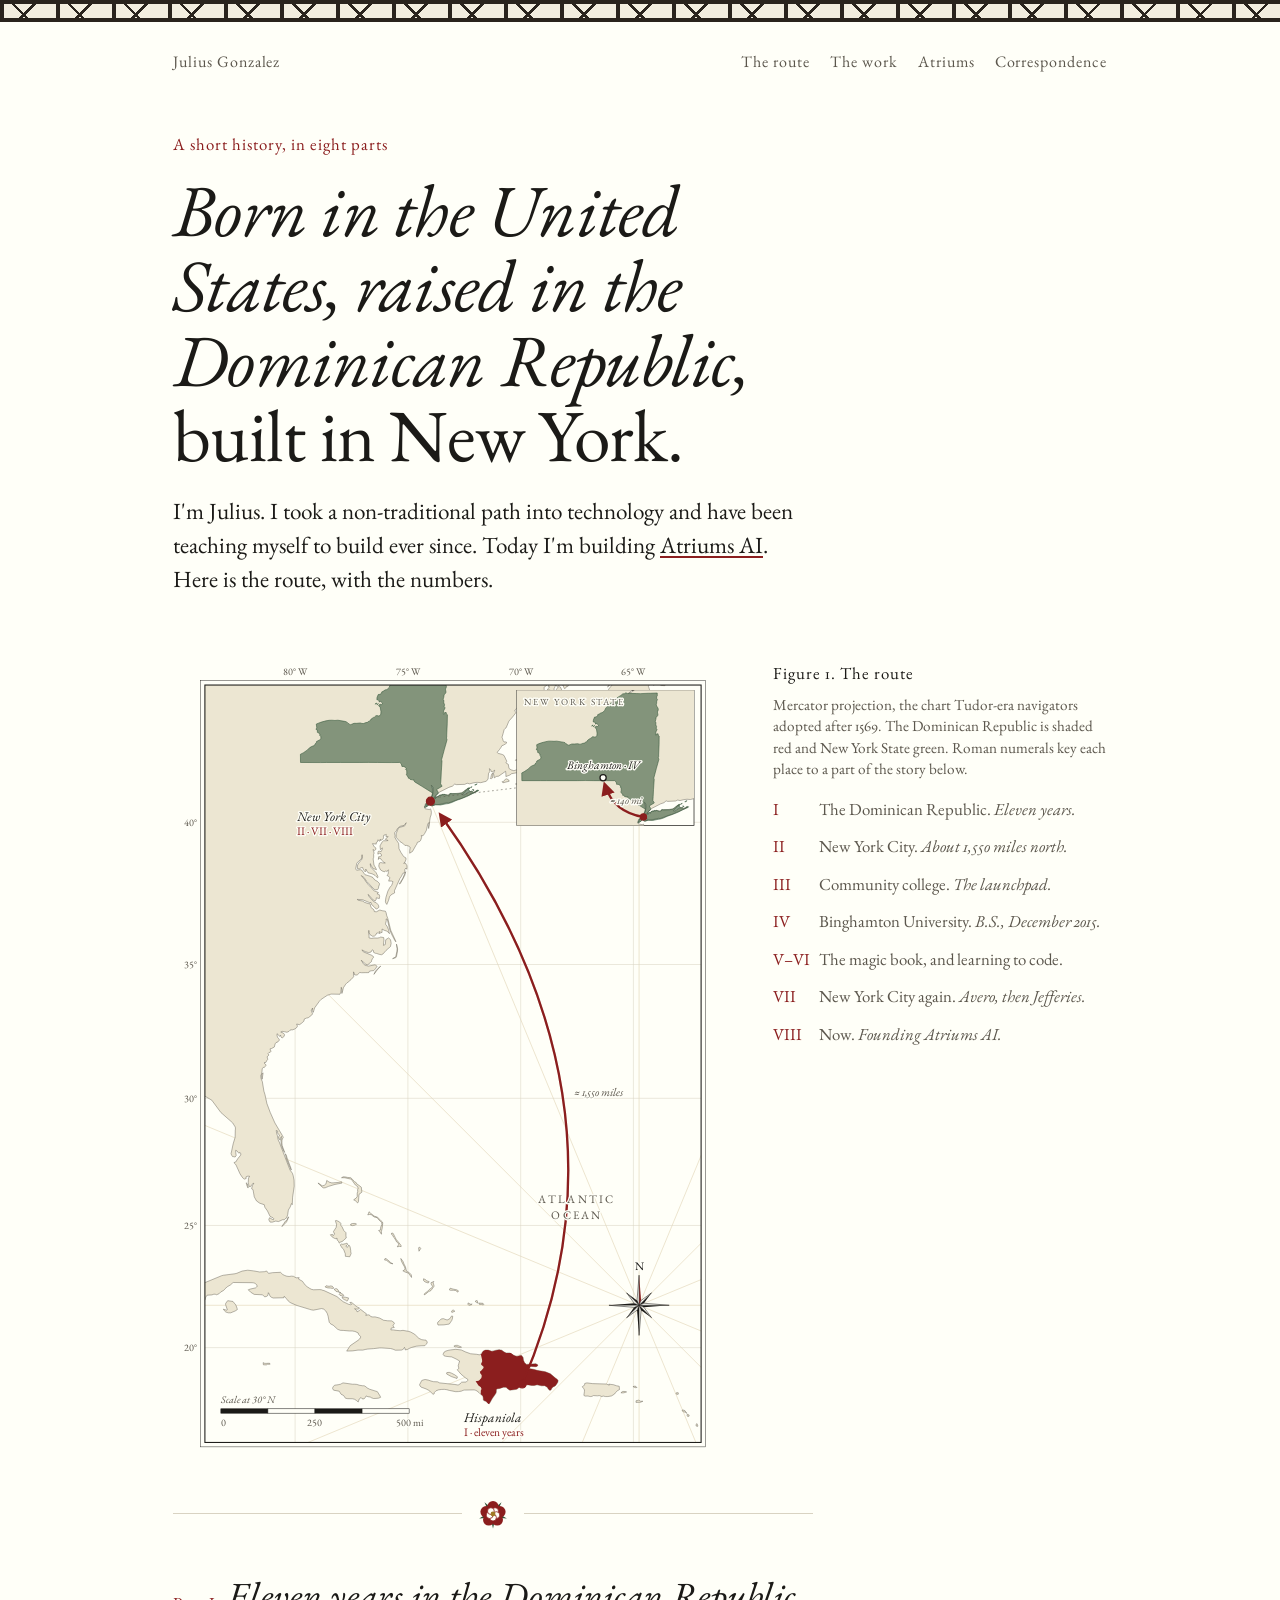
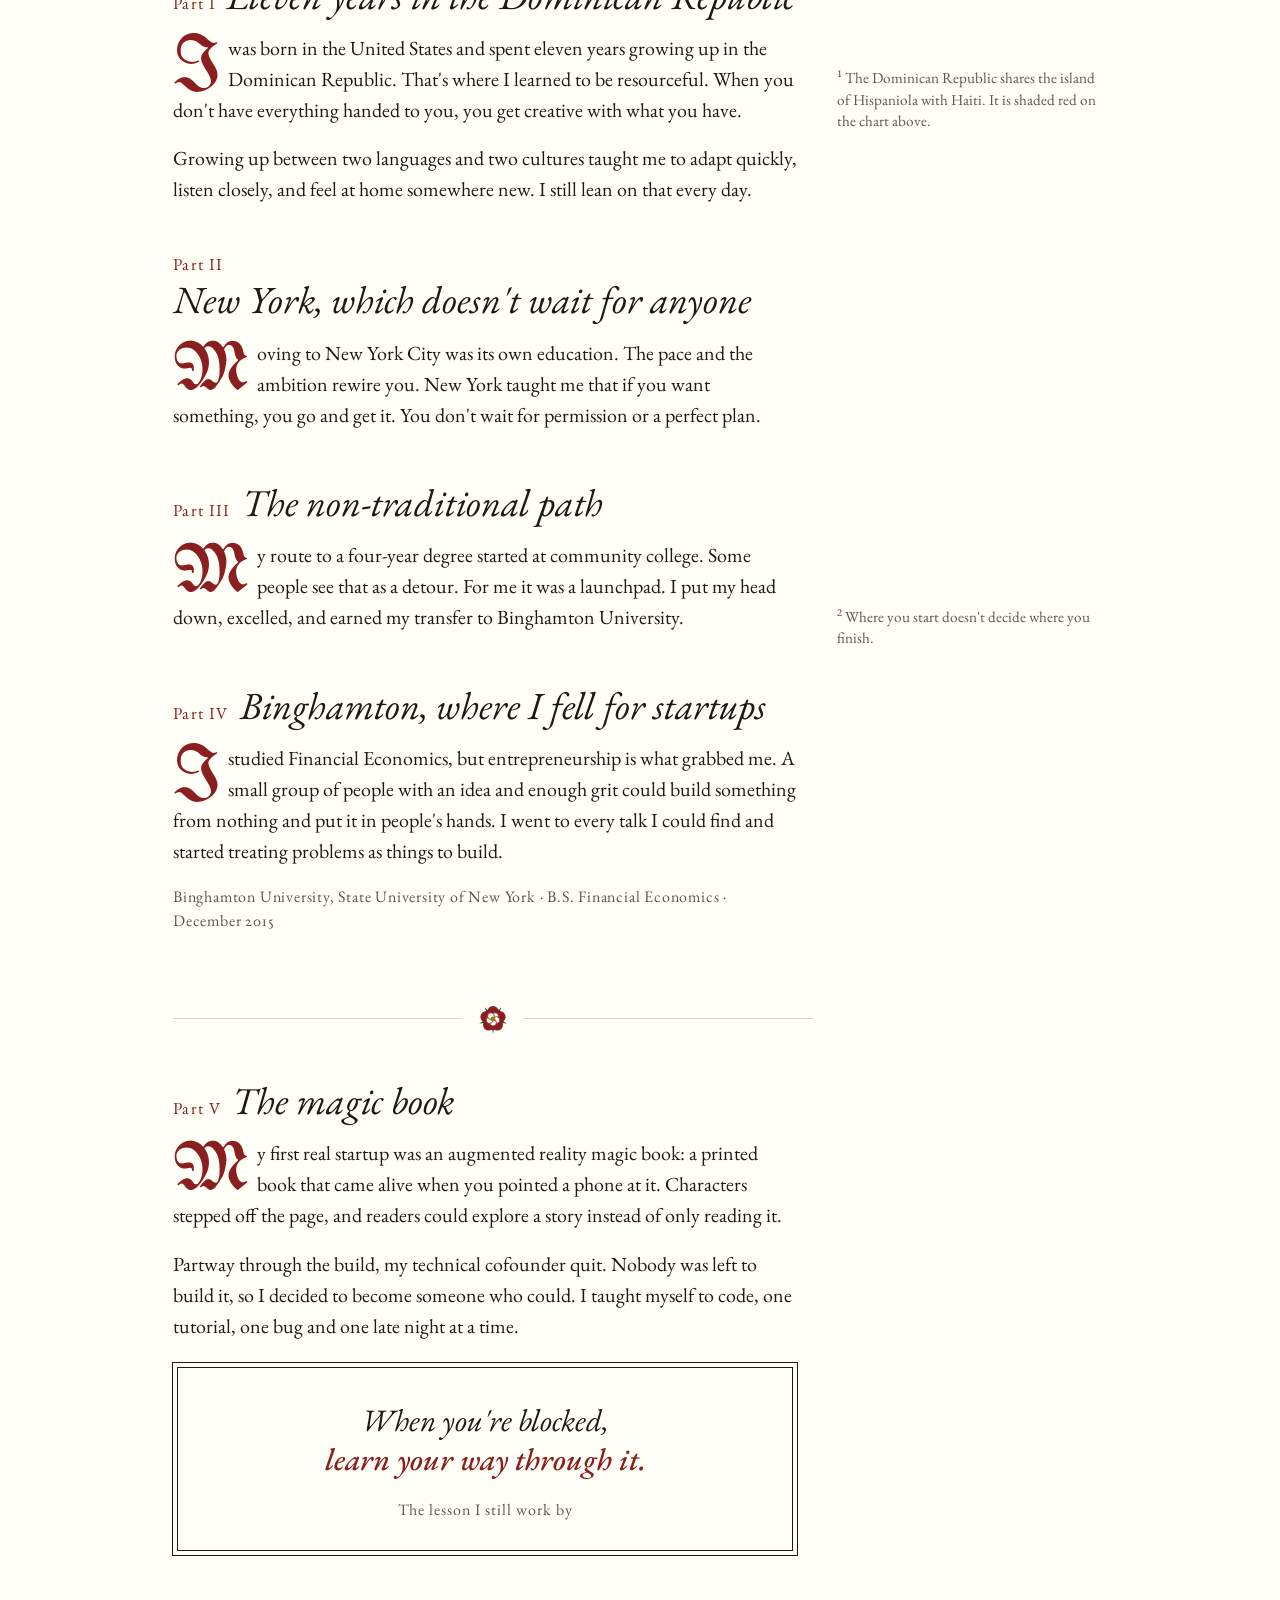
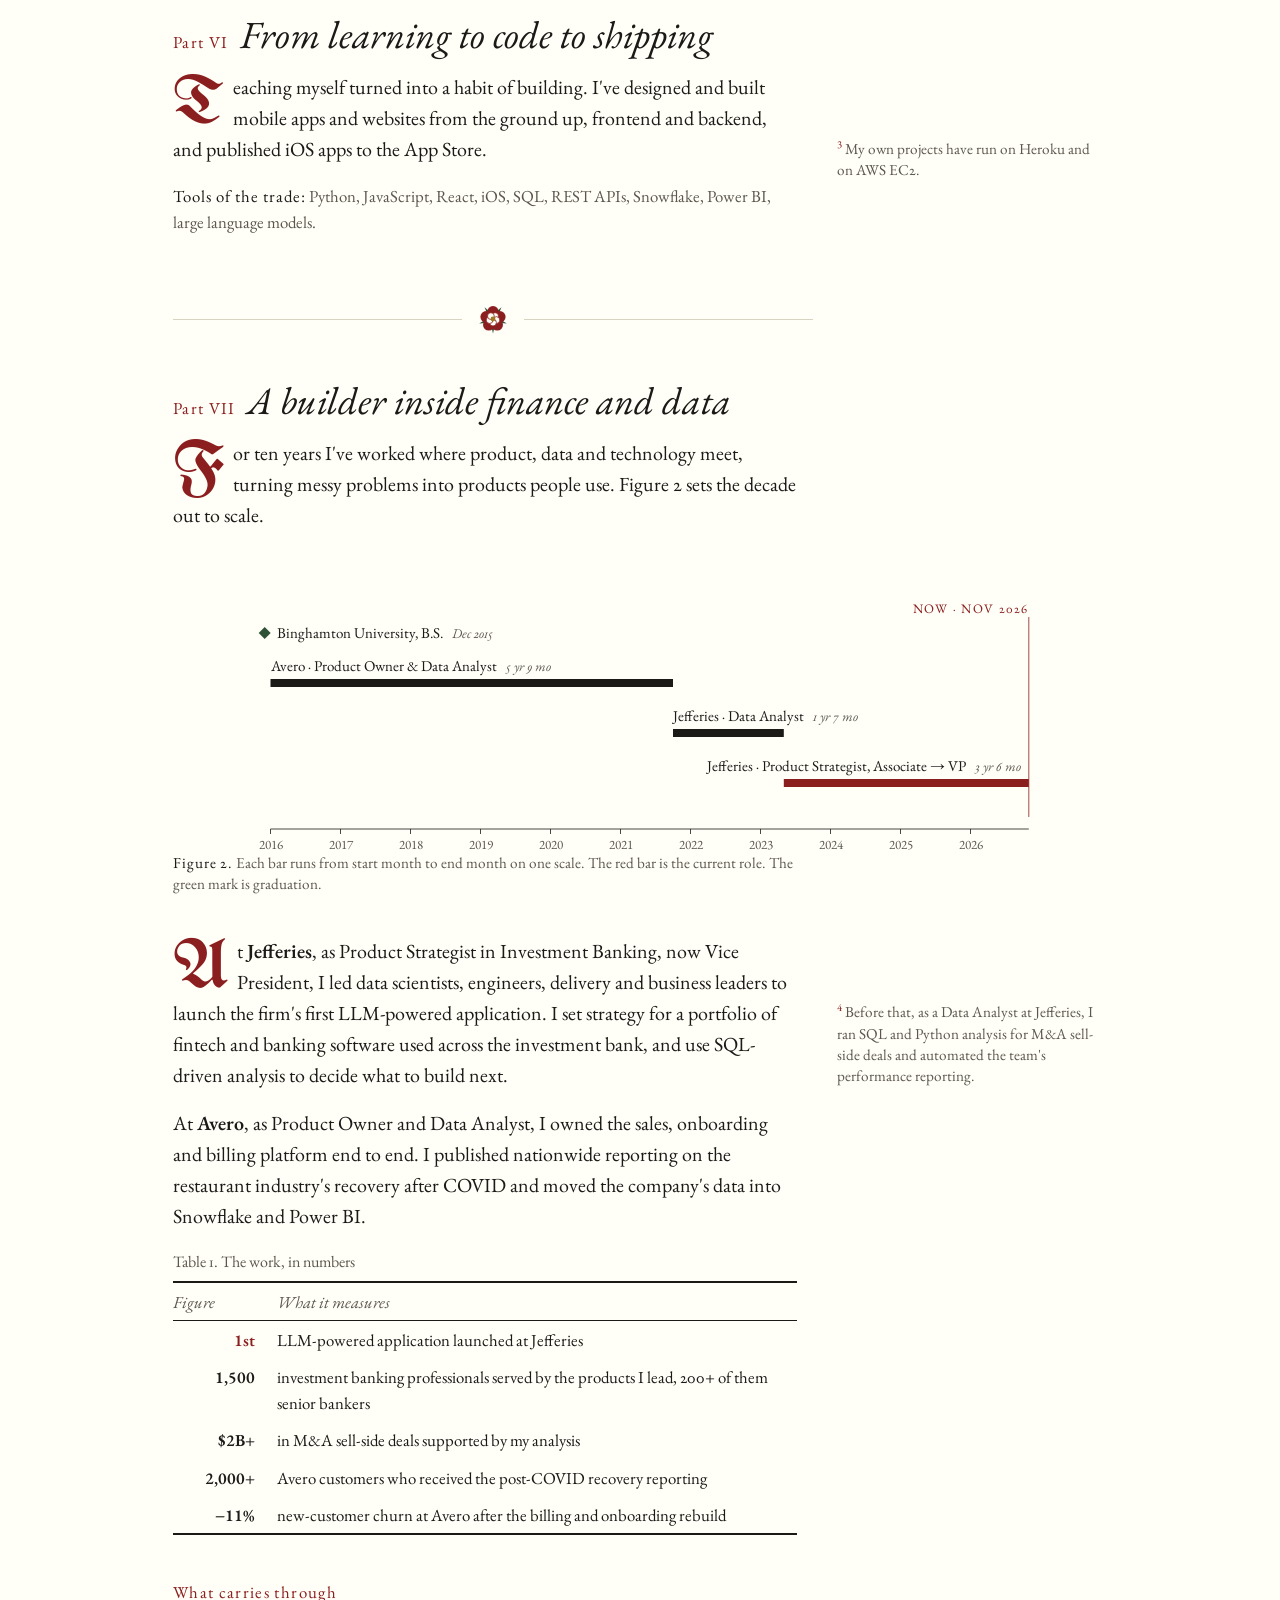
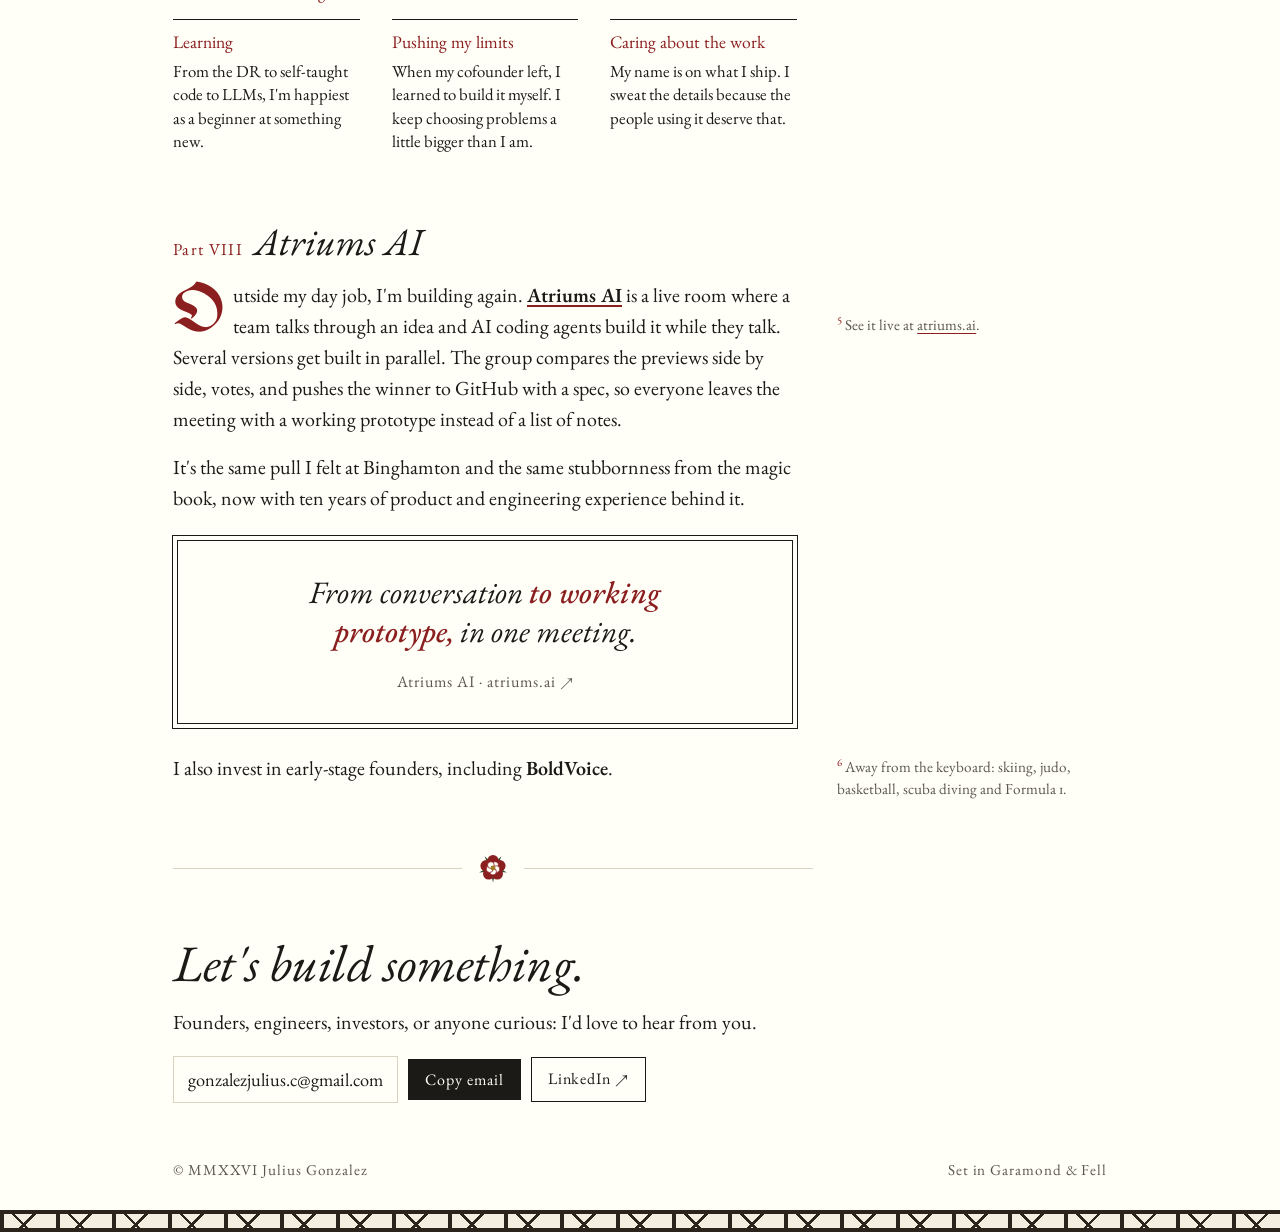
==== commit 88845c48: "Add Atriums AI as the current chapter Part VIII now describes Atriums AI with links to atriums.ai fr" ====
--- a/index.html
+++ b/index.html
@@ -220,6 +220,7 @@
     <nav class="sc" aria-label="Sections">
       <a href="#route">The route</a>
       <a href="#work">The work</a>
+      <a href="#part-8">Atriums</a>
       <a href="#contact">Correspondence</a>
     </nav>
   </header>
@@ -228,7 +229,7 @@
     <section class="hero col">
       <p class="kicker sc">A short history, in eight parts</p>
       <h1>Born in the United States, raised in the Dominican Republic, <span class="roman">built in New York.</span></h1>
-      <p class="lede">I'm Julius. I took a non-traditional path into technology and have been teaching myself to build ever since. Here is the route, with the numbers.</p>
+      <p class="lede">I'm Julius. I took a non-traditional path into technology and have been teaching myself to build ever since. Today I'm building <a href="https://www.atriums.ai/" target="_blank" rel="noopener">Atriums AI</a>. Here is the route, with the numbers.</p>
     </section>
 
     <figure class="fig-map" id="route">
@@ -289,7 +290,7 @@
           <li><span class="k">IV</span><span>Binghamton University. <em>B.S., December 2015.</em></span></li>
           <li><span class="k">V–VI</span><span>The magic book, and learning to code.</span></li>
           <li><span class="k">VII</span><span>New York City again. <em>Avero, then Jefferies.</em></span></li>
-          <li><span class="k">VIII</span><span>Now. <em>Building with AI.</em></span></li>
+          <li><span class="k">VIII</span><span>Now. <em>Founding Atriums AI.</em></span></li>
         </ol>
       </figcaption>
     </figure>
@@ -377,8 +378,14 @@
     </section>
 
     <section class="part col" id="part-8">
-      <h2><span class="num">Part VIII</span> Building what's next with AI</h2>
-      <p>Outside my day job, I'm building again, this time an AI startup. It's the same pull I felt at Binghamton, now with ten years of product and engineering experience behind it. I also invest in early-stage founders, including <strong>BoldVoice</strong>.<span class="sidenote"><span class="n">5</span>Away from the keyboard: skiing, judo, basketball, scuba diving and Formula 1.</span></p>
+      <h2><span class="num">Part VIII</span> Atriums AI</h2>
+      <p>Outside my day job, I'm building again. <a href="https://www.atriums.ai/" target="_blank" rel="noopener"><strong>Atriums AI</strong></a> is a live room where a team talks through an idea and AI coding agents build it while they talk.<span class="sidenote"><span class="n">5</span>See it live at <a href="https://www.atriums.ai/" target="_blank" rel="noopener">atriums.ai</a>.</span> Several versions get built in parallel. The group compares the previews side by side, votes, and pushes the winner to GitHub with a spec, so everyone leaves the meeting with a working prototype instead of a list of notes.</p>
+      <p>It's the same pull I felt at Binghamton and the same stubbornness from the magic book, now with ten years of product and engineering experience behind it.</p>
+      <div class="broadside">
+        <p class="lesson">From conversation <b>to working prototype,</b> in one meeting.</p>
+        <p class="attr sc"><a href="https://www.atriums.ai/" target="_blank" rel="noopener" style="text-decoration:none">Atriums AI · atriums.ai ↗</a></p>
+      </div>
+      <p>I also invest in early-stage founders, including <strong>BoldVoice</strong>.<span class="sidenote"><span class="n">6</span>Away from the keyboard: skiing, judo, basketball, scuba diving and Formula 1.</span></p>
     </section>
 
     <div class="rose" aria-hidden="true"><svg viewBox="-15 -15 30 30"><path class="s" d="M1.6,-5.8 L8.5,-11.7 L5.0,-3.4 Z" /><path class="s" d="M6.0,-0.2 L13.8,4.5 L4.7,3.7 Z" /><path class="s" d="M2.1,5.6 L0.0,14.5 L-2.1,5.6 Z" /><path class="s" d="M-4.7,3.7 L-13.8,4.5 L-6.0,-0.2 Z" /><path class="s" d="M-5.0,-3.4 L-8.5,-11.7 L-1.6,-5.8 Z" /><circle class="p1" cx="0.0" cy="-7.2" r="5.8" /><circle class="p1" cx="6.8" cy="-2.2" r="5.8" /><circle class="p1" cx="4.2" cy="5.8" r="5.8" /><circle class="p1" cx="-4.2" cy="5.8" r="5.8" /><circle class="p1" cx="-6.8" cy="-2.2" r="5.8" /><circle class="p2" cx="2.1" cy="-2.9" r="3.4" /><circle class="p2" cx="3.4" cy="1.1" r="3.4" /><circle class="p2" cx="0.0" cy="3.6" r="3.4" /><circle class="p2" cx="-3.4" cy="1.1" r="3.4" /><circle class="p2" cx="-2.1" cy="-2.9" r="3.4" /><circle class="c" r="2.4" /></svg></div>
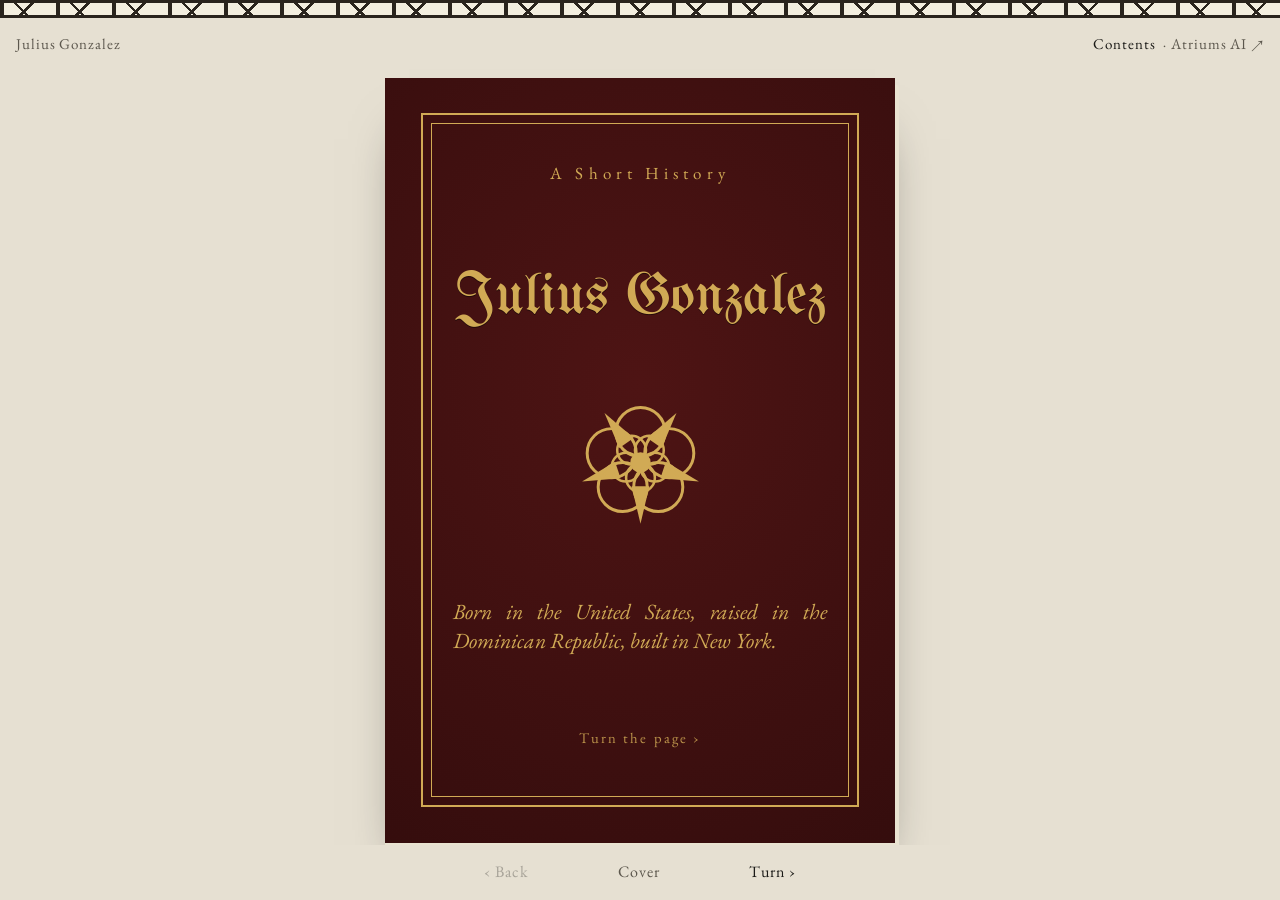
==== commit 57ca85e7: "Turn the site into a storybook with page flips A tooled-leather cover opens onto 16 pages that turn " ====
--- a/index.html
+++ b/index.html
@@ -5,16 +5,18 @@
 <meta name="viewport" content="width=device-width, initial-scale=1, viewport-fit=cover" />
 <title>Julius Gonzalez</title>
 <meta name="claude:viewport-fit-sides" content="cover" />
-<meta name="description" content="Julius Gonzalez: born in the US, raised in the Dominican Republic, built in New York. Product strategist and self-taught engineer." />
+<meta name="description" content="Julius Gonzalez: born in the US, raised in the Dominican Republic, built in New York. A short history in eight parts, told as a book." />
 <meta property="og:title" content="Julius Gonzalez" />
-<meta property="og:description" content="Born in the US. Raised in the Dominican Republic. Built in New York." />
+<meta property="og:description" content="Born in the United States, raised in the Dominican Republic, built in New York." />
 <link rel="preconnect" href="https://fonts.googleapis.com" />
 <link rel="preconnect" href="https://fonts.gstatic.com" crossorigin />
 <link href="https://fonts.googleapis.com/css2?family=EB+Garamond:ital,wght@0,400;0,500;0,600;1,400;1,500&family=IM+Fell+English+SC&family=UnifrakturMaguntia&display=swap" rel="stylesheet" />
 <style>
-/* Layout: a Tufte page. One reading column with a wide right margin for sidenotes; figures (the Mercator chart of the journey, the career timeline) carry the story's numbers. Tudor printing supplies the ornament: blackletter initials, Fell small caps, a timber-framed band, a rose between parts. */
+/* Layout: a bound book on a desk. Two-page spreads on wide screens, one page at a time on phones; every leaf turns on its spine. Inside, a Tufte page (footnotes, figures to scale, booktabs table) set like a Tudor octavo: blackletter initials, Fell small caps, running heads, folios and catchwords. */
 :root {
+  --desk: #e6e0d2;
   --paper: #fffff8;
+  --paper-edge: #e9e3d1;
   --ink: #1b1a17;
   --ink-soft: #5c574d;
   --rule: #d9d3c2;
@@ -24,106 +26,143 @@
   --gold: #a07a24;
   --beam: #2a241d;
   --plaster: #f3eedf;
+  --cover: #4e1414;
+  --cover-deep: #2e0b0b;
+  --gilt: #d1aa55;
   --body: "EB Garamond", Garamond, "Palatino Linotype", Palatino, Georgia, serif;
   --caps: "IM Fell English SC", "EB Garamond", Garamond, Georgia, serif;
   --black: "UnifrakturMaguntia", "Old English Text MT", "EB Garamond", serif;
-  --main: 640px;
-  --margin: 270px;
+  --pw: min(480px, calc(100vw - 32px));
 }
 @media (prefers-color-scheme: dark) {
   :root:not([data-theme="light"]) {
-    --paper: #15130f; --ink: #ece5d3; --ink-soft: #a89f8c; --rule: #3a342a; --land: #26221b;
-    --oxblood: #d76a5c; --green: #8fbb92; --gold: #d2ac57; --beam: #0b0a08; --plaster: #2b261e;
+    --desk: #0d0c0a; --paper: #1c1a15; --paper-edge: #2a261f; --ink: #ece5d3; --ink-soft: #a89f8c; --rule: #3a342a; --land: #2a261e;
+    --oxblood: #d76a5c; --green: #8fbb92; --gold: #d2ac57; --beam: #050403; --plaster: #2b261e;
+    --cover: #4e1414; --cover-deep: #240909; --gilt: #d1aa55;
     color-scheme: dark;
   }
 }
 :root[data-theme="dark"] {
-  --paper: #15130f; --ink: #ece5d3; --ink-soft: #a89f8c; --rule: #3a342a; --land: #26221b;
-  --oxblood: #d76a5c; --green: #8fbb92; --gold: #d2ac57; --beam: #0b0a08; --plaster: #2b261e;
+  --desk: #0d0c0a; --paper: #1c1a15; --paper-edge: #2a261f; --ink: #ece5d3; --ink-soft: #a89f8c; --rule: #3a342a; --land: #2a261e;
+  --oxblood: #d76a5c; --green: #8fbb92; --gold: #d2ac57; --beam: #050403; --plaster: #2b261e;
+  --cover: #4e1414; --cover-deep: #240909; --gilt: #d1aa55;
   color-scheme: dark;
 }
 
 * { box-sizing: border-box; }
-html { scroll-behavior: smooth; }
+html, body { height: 100%; }
 body {
-  margin: 0; background: var(--paper); color: var(--ink);
-  font: 400 1.25rem/1.55 var(--body);
-  font-variant-numeric: oldstyle-nums proportional-nums;
+  margin: 0; background: var(--desk); color: var(--ink);
+  font-family: var(--body); font-variant-numeric: oldstyle-nums proportional-nums;
   -webkit-font-smoothing: antialiased;
-}
-body::before { content: ""; position: fixed; inset: 0 0 auto; height: env(safe-area-inset-top, 0px); z-index: 10; background: var(--paper); }
-.page {
-  max-width: calc(var(--main) + var(--margin) + 120px); margin: 0 auto;
-  padding-left: max(16px, env(safe-area-inset-left, 0px));
-  padding-right: max(16px, env(safe-area-inset-right, 0px));
-}
-@media (min-width: 760px) { .page { padding-left: max(48px, env(safe-area-inset-left, 0px)); padding-right: max(48px, env(safe-area-inset-right, 0px)); } }
-a { color: inherit; text-decoration-color: var(--oxblood); text-underline-offset: 3px; }
+  display: flex; flex-direction: column; overflow-x: hidden;
+}
+body::before { content: ""; position: fixed; inset: 0 0 auto; height: env(safe-area-inset-top, 0px); z-index: 10; background: var(--beam); }
+a { color: inherit; text-decoration-color: var(--oxblood); text-underline-offset: .15em; }
 a:focus-visible, button:focus-visible { outline: 2px solid var(--oxblood); outline-offset: 3px; }
-p { margin: 0 0 1.1rem; }
-h1, h2, h3 { font-weight: 400; margin: 0; text-wrap: balance; }
 .sc { font-family: var(--caps); letter-spacing: .06em; }
-strong { font-weight: 600; }
-
-/* timber band: posts and braces of a half-timbered Tudor frame */
+
 .timber {
-  height: 22px; border-block: 4px solid var(--beam);
+  height: 18px; border-block: 3px solid var(--beam); flex: none;
   background:
     repeating-linear-gradient(90deg, var(--beam) 0 4px, transparent 4px 56px),
     repeating-linear-gradient(45deg, transparent 0 18px, var(--beam) 18px 20.5px, transparent 20.5px 39.6px),
     repeating-linear-gradient(-45deg, transparent 0 18px, var(--beam) 18px 20.5px, transparent 20.5px 39.6px),
     var(--plaster);
 }
-
-/* masthead */
-.mast { padding-block: 28px 8px; display: flex; justify-content: space-between; align-items: baseline; flex-wrap: wrap; gap: 8px 24px; }
-.mast .sc { font-size: 1rem; color: var(--ink-soft); }
-.mast nav { display: flex; gap: 20px; }
-.mast nav a { text-decoration: none; color: var(--ink-soft); }
-.mast nav a:hover { color: var(--oxblood); }
-
-/* Tufte column + margin */
-.col { max-width: calc(var(--main) + var(--margin) + 40px); }
-.col > * { max-width: var(--main); }
-@media (min-width: 1080px) { .col { padding-right: calc(var(--margin) + 40px); } }
-.sidenote {
-  display: block; font-size: .95rem; line-height: 1.4; color: var(--ink-soft);
-  margin: .4rem 0 1rem 1rem; padding-left: .8rem; border-left: 1px solid var(--rule);
-}
-@media (min-width: 1080px) {
-  .sidenote { float: right; clear: right; width: var(--margin); margin: .3rem calc(-1 * (var(--margin) + 40px)) 1rem 0; padding: 0; border: 0; }
-}
-.sidenote .n, .ref { font-variant-numeric: lining-nums; font-size: .7em; vertical-align: super; line-height: 0; color: var(--oxblood); }
-.sidenote .n { margin-right: .3em; }
-
-/* hero */
-.hero { padding-block: 48px 24px; }
-.hero .kicker { font-size: 1.05rem; color: var(--oxblood); margin-bottom: 1rem; }
-.hero h1 { font-size: clamp(2.6rem, 7vw, 4.6rem); line-height: 1.02; font-style: italic; letter-spacing: -0.01em; margin-bottom: 1.4rem; }
-.hero h1 .roman { font-style: normal; }
-.hero .lede { font-size: 1.45rem; line-height: 1.45; }
-
-/* parts */
-.part { padding-block: 8px 24px; }
-.part h2 { display: flex; flex-wrap: wrap; align-items: baseline; gap: .2rem .7rem; font-size: clamp(1.8rem, 3.6vw, 2.4rem); line-height: 1.15; margin-bottom: 1rem; font-style: italic; }
-.part h2 .num { font-family: var(--caps); font-style: normal; font-size: 1.05rem; color: var(--oxblood); letter-spacing: .08em; }
-.part > p:first-of-type::first-letter, .drop::first-letter {
-  font-family: var(--black); float: left; font-size: 4.3rem; line-height: .82; padding: .32rem .5rem 0 0; color: var(--oxblood);
-}
-.part .meta { font-family: var(--caps); font-size: 1rem; color: var(--ink-soft); letter-spacing: .05em; }
-
-/* rose divider */
-.rose { display: flex; align-items: center; gap: 16px; max-width: var(--main); margin: 28px 0 36px; }
-.rose::before, .rose::after { content: ""; flex: 1; border-top: 1px solid var(--rule); }
-.rose svg { width: 30px; height: 30px; flex: none; }
-.rose .p1 { fill: var(--oxblood); } .rose .p2 { fill: var(--paper); stroke: var(--oxblood); stroke-width: .8; } .rose .c { fill: var(--gold); } .rose .s { fill: var(--green); }
-
-/* figures */
-figure { margin: 1.5rem 0 2rem; }
-figcaption { font-size: .95rem; line-height: 1.4; color: var(--ink-soft); }
-.fig-map { display: grid; gap: 20px 40px; max-width: none !important; }
-@media (min-width: 900px) { .fig-map { grid-template-columns: minmax(0, 560px) minmax(0, 1fr); align-items: start; } }
-.map { width: 100%; max-width: 100%; height: auto; display: block; }
+.bar {
+  flex: none; display: flex; justify-content: space-between; align-items: center; gap: 12px;
+  padding-block: 10px;
+  padding-left: max(16px, env(safe-area-inset-left, 0px)); padding-right: max(16px, env(safe-area-inset-right, 0px));
+  font-family: var(--caps); font-size: 15px; color: var(--ink-soft); letter-spacing: .06em;
+}
+.bar button, .controls button {
+  font: inherit; color: var(--ink); background: none; border: 0; cursor: pointer; padding: 6px 4px; letter-spacing: inherit;
+}
+.bar button:hover, .controls button:hover:not(:disabled) { color: var(--oxblood); }
+
+.stage { flex: 1; min-height: 0; display: grid; place-items: center; perspective: 2600px; padding: 6px 0 0; overflow: hidden; }
+.book {
+  position: relative; width: calc(var(--pw) * 2); height: calc(var(--pw) * 1.5);
+  transform-style: preserve-3d; transition: transform .9s cubic-bezier(.3, .1, .2, 1);
+}
+.book.single { width: var(--pw); }
+.book.at-start { transform: translateX(-25%); }
+.book.at-end { transform: translateX(25%); }
+.book.single.at-start, .book.single.at-end { transform: none; }
+.book.instant, .book.instant .leaf { transition: none !important; }
+.book::after { /* page block thickness under the open book */
+  content: ""; position: absolute; inset: 1% -4px -6px; z-index: -1; border-radius: 3px;
+  background: var(--paper-edge); box-shadow: 0 30px 50px -24px rgba(0, 0, 0, .55);
+  transition: opacity .4s;
+}
+.book.at-start::after { left: 50%; } .book.at-end::after { right: 50%; }
+.book.single::after { inset: 1% -5px -6px 0; left: 0; right: -5px; }
+
+.leaf {
+  position: absolute; top: 0; left: 50%; width: 50%; height: 100%;
+  transform-origin: left center; transform-style: preserve-3d;
+  transition: transform .9s cubic-bezier(.3, .1, .2, 1);
+}
+.leaf.flipped { transform: rotateY(-180deg); }
+.single .leaf { left: 0; width: 100%; transition: transform .8s cubic-bezier(.3, .1, .2, 1), opacity .2s; }
+.single .leaf.flipped { opacity: 0; transition: transform .8s cubic-bezier(.3, .1, .2, 1), opacity .25s .55s; }
+.face { position: absolute; inset: 0; backface-visibility: hidden; -webkit-backface-visibility: hidden; overflow: hidden; }
+.face.back { transform: rotateY(180deg); }
+.face.blank { background: var(--paper); }
+
+/* ---------- the page ---------- */
+.page {
+  position: relative; width: var(--pw); height: calc(var(--pw) * 1.5);
+  background: var(--paper); color: var(--ink);
+  font-size: calc(var(--pw) * .037); line-height: 1.45;
+  padding: calc(var(--pw) * .065) calc(var(--pw) * .09) calc(var(--pw) * .05);
+  display: flex; flex-direction: column; overflow: hidden;
+  background-image: linear-gradient(90deg, rgba(0, 0, 0, .10), rgba(0, 0, 0, 0) 7%);
+}
+.page.verso { background-image: linear-gradient(270deg, rgba(0, 0, 0, .10), rgba(0, 0, 0, 0) 7%); }
+.face .page { width: 100%; height: 100%; }
+.run { font-family: var(--caps); font-size: .78em; color: var(--ink-soft); text-align: center; letter-spacing: .1em; flex: none; margin-bottom: .9em; }
+.pbody { flex: 1; min-height: 0; display: flex; flex-direction: column; }
+.foot { flex: none; display: grid; grid-template-columns: 1fr auto 1fr; align-items: baseline; font-size: .8em; color: var(--ink-soft); padding-top: .6em; }
+.foot .folio { grid-column: 2; }
+.foot .catch { grid-column: 3; justify-self: end; font-style: italic; }
+.page p { margin: 0 0 .75em; hyphens: auto; -webkit-hyphens: auto; text-align: justify; }
+.page h2 { font-weight: 400; font-style: italic; font-size: 1.75em; line-height: 1.1; margin: 0 0 .6em; text-wrap: balance; }
+.page .part-no { display: block; font-family: var(--caps); font-style: normal; font-size: .52em; color: var(--oxblood); letter-spacing: .12em; margin-bottom: .35em; }
+.page .drop::first-letter { font-family: var(--black); float: left; font-size: 3.5em; line-height: .8; padding: .1em .1em 0 0; color: var(--oxblood); }
+.page .meta { font-family: var(--caps); font-size: .82em; color: var(--ink-soft); text-align: left; }
+.ref { font-variant-numeric: lining-nums; font-size: .65em; vertical-align: super; line-height: 0; color: var(--oxblood); }
+.notes { margin-top: auto; padding-top: .5em; font-size: .78em; line-height: 1.35; color: var(--ink-soft); }
+.notes::before { content: ""; display: block; width: 30%; border-top: 1px solid var(--ink-soft); margin-bottom: .5em; }
+.notes p { text-align: left; margin-bottom: .35em; }
+.notes .n { color: var(--oxblood); font-variant-numeric: lining-nums; margin-right: .3em; }
+strong { font-weight: 600; }
+
+/* cover + back cover: tooled leather */
+.page.cover {
+  background: radial-gradient(120% 90% at 50% 40%, var(--cover), var(--cover-deep));
+  color: var(--gilt); padding: calc(var(--pw) * .07);
+}
+.page.cover .tool {
+  flex: 1; border: 2px solid var(--gilt); outline: 1px solid var(--gilt); outline-offset: calc(var(--pw) * -.022);
+  display: flex; flex-direction: column; align-items: center; justify-content: space-between; text-align: center;
+  padding: calc(var(--pw) * .09) calc(var(--pw) * .06);
+}
+.cover .over { font-family: var(--caps); letter-spacing: .3em; font-size: .9em; }
+.cover h1 { font-family: var(--black); font-weight: 400; font-size: 3.1em; line-height: 1; margin: 0; text-shadow: 0 1px 0 rgba(0, 0, 0, .5); }
+.cover .sub { font-style: italic; font-size: 1.15em; line-height: 1.35; max-width: 18em; margin: 0; }
+.cover .medal { width: 34%; height: auto; }
+.cover .medal .p1 { fill: none; stroke: var(--gilt); stroke-width: .7; } .cover .medal .p2 { fill: none; stroke: var(--gilt); stroke-width: .6; } .cover .medal .c { fill: var(--gilt); } .cover .medal .s { fill: var(--gilt); }
+.cover .hint { font-family: var(--caps); font-size: .78em; letter-spacing: .14em; opacity: .85; }
+.page.cover.back-cover .sub { font-size: 1.3em; }
+.page.cover.back-cover .tool { justify-content: center; gap: 1.4em; }
+
+/* map plate */
+.plate { display: flex; flex-direction: column; align-items: center; gap: .5em; flex: 1; min-height: 0; }
+.plate .map { flex: 1; min-height: 0; width: 100%; height: 100%; }
+.plate figcaption { font-size: .8em; color: var(--ink-soft); text-align: center; line-height: 1.35; }
+.plate button { font: inherit; font-family: var(--caps); color: var(--oxblood); background: none; border: 0; cursor: zoom-in; padding: 0; letter-spacing: .06em; }
 .map .frame { fill: none; stroke: var(--ink); stroke-width: 1.2; }
 .map .frame2 { fill: none; stroke: var(--ink); stroke-width: .5; }
 .map .sea { fill: var(--paper); }
@@ -133,106 +172,143 @@
 .map .grat { stroke: var(--rule); stroke-width: .6; fill: none; }
 .map .rhumb { stroke: var(--gold); stroke-width: .4; opacity: .55; }
 .map .route { fill: none; stroke: var(--oxblood); stroke-width: 2.6; stroke-linecap: round; }
-.map .route.draw { stroke-dasharray: 1100; stroke-dashoffset: 1100; animation: draw 2.6s .4s ease-in-out forwards; }
 .map .lead { fill: none; stroke: var(--ink-soft); stroke-width: .6; stroke-dasharray: 2 3; }
 .map .city { fill: var(--paper); stroke: var(--ink); stroke-width: 1.4; }
 .map .city.on { fill: var(--oxblood); stroke: var(--oxblood); }
 .map text { font-family: var(--body); fill: var(--ink); paint-order: stroke; stroke: var(--paper); stroke-width: 3px; stroke-linejoin: round; }
-.map .lbl { font-size: 15px; font-style: italic; }
-.map .lbl-sc { font-family: var(--caps); font-size: 13px; letter-spacing: .2em; fill: var(--ink-soft); }
-.map .tick { font-size: 11.5px; fill: var(--ink-soft); font-variant-numeric: lining-nums; }
-.map .key { font-family: var(--caps); font-size: 13px; fill: var(--oxblood); }
-.map .note { font-size: 13px; font-style: italic; fill: var(--ink-soft); }
+.map .lbl { font-size: 17px; font-style: italic; }
+.map .lbl-sc { font-family: var(--caps); font-size: 14px; letter-spacing: .2em; fill: var(--ink-soft); }
+.map .tick { font-size: 13px; fill: var(--ink-soft); font-variant-numeric: lining-nums; }
+.map .key { font-family: var(--caps); font-size: 14px; fill: var(--oxblood); }
+.map .note { font-size: 14px; font-style: italic; fill: var(--ink-soft); }
 .map .inset-bg { fill: var(--paper); stroke: var(--ink); stroke-width: .8; }
 .map .star-a { fill: var(--ink); } .map .star-b { fill: var(--paper); stroke: var(--ink); stroke-width: .6; } .map .star-n { fill: var(--oxblood); }
 .map .scalebar rect { stroke: var(--ink); stroke-width: .6; }
 .map .scalebar .f { fill: var(--ink); } .map .scalebar .e { fill: var(--paper); }
-@keyframes draw { to { stroke-dashoffset: 0; } }
-
-.legend { list-style: none; margin: 0; padding: 0; display: grid; gap: 14px; font-size: 1.05rem; line-height: 1.4; }
-.legend li { display: grid; grid-template-columns: 2.6rem minmax(0, 1fr); gap: 4px; }
-.legend .k { font-family: var(--caps); color: var(--oxblood); }
-.legend em { color: var(--ink-soft); }
-
-.chart-wrap { overflow-x: auto; max-width: none !important; }
-.chart { width: 100%; min-width: 600px; max-width: 900px; height: auto; display: block; }
-.chart text { font-family: var(--body); fill: var(--ink); font-size: 15px; }
-.chart .yr { font-size: 13px; fill: var(--ink-soft); font-variant-numeric: lining-nums tabular-nums; }
-.chart .dur { font-size: 13.5px; font-style: italic; fill: var(--ink-soft); }
-.chart .axis { stroke: var(--ink); stroke-width: .8; }
-.chart .tk { stroke: var(--ink); stroke-width: .8; }
-.chart .bar { fill: var(--ink); }
-.chart .bar.now { fill: var(--oxblood); }
-.chart .edu { fill: var(--green); }
-.chart .guide { stroke: var(--rule); stroke-width: .8; stroke-dasharray: 2 3; }
+
+/* title page + contents */
+.title-page { text-align: center; }
+.title-page .kicker { font-family: var(--caps); color: var(--oxblood); font-size: .85em; letter-spacing: .12em; margin: .4em 0 1em; text-align: center; }
+.title-page h1 { font-weight: 400; font-style: italic; font-size: 2em; line-height: 1.08; margin: 0 0 .7em; text-wrap: balance; }
+.title-page h1 span { font-style: normal; }
+.title-page .lede { text-align: center; font-size: .95em; margin: 0 auto 1.1em; max-width: 26em; }
+.contents { text-align: left; }
+.contents h3 { font-family: var(--caps); font-weight: 400; font-size: .85em; letter-spacing: .14em; color: var(--ink-soft); text-align: center; margin: 0 0 .5em; }
+.contents ol { list-style: none; margin: 0; padding: 0; font-size: .92em; }
+.contents li a { display: flex; gap: .4em; align-items: baseline; text-decoration: none; padding: .12em 0; }
+.contents li a:hover .t { color: var(--oxblood); }
+.contents .k { font-family: var(--caps); color: var(--oxblood); width: 2.6em; flex: none; }
+.contents .dots { flex: 1; border-bottom: 1px dotted var(--ink-soft); transform: translateY(-.3em); }
+.contents .pg { font-variant-numeric: oldstyle-nums tabular-nums; }
+.rose-sm { display: block; margin: .8em auto 0; width: 1.6em; height: 1.6em; }
+.rose-sm .p1, .finis .p1 { fill: var(--oxblood); } .rose-sm .p2, .finis .p2 { fill: var(--paper); stroke: var(--oxblood); stroke-width: .8; } .rose-sm .c, .finis .c { fill: var(--gold); } .rose-sm .s, .finis .s { fill: var(--green); }
+
+/* plate: the lesson */
+.lesson-plate { flex: 1; display: flex; flex-direction: column; justify-content: center; align-items: center; text-align: center; gap: 1em; border: 1px solid var(--ink); outline: 1px solid var(--ink); outline-offset: calc(var(--pw) * -.018); padding: 1.6em; }
+.lesson-plate .big { font-style: italic; font-size: 1.9em; line-height: 1.15; margin: 0; text-align: center; text-wrap: balance; }
+.lesson-plate .big b { font-weight: 500; color: var(--oxblood); }
+.lesson-plate .attr { font-family: var(--caps); font-size: .85em; color: var(--ink-soft); text-align: center; margin: 0; }
+.lesson-plate .code { font-family: var(--caps); color: var(--ink-soft); font-size: .8em; letter-spacing: .08em; text-align: center; margin: 0; }
+
+.broadside { border: 1px solid var(--ink); outline: 1px solid var(--ink); outline-offset: 3px; padding: .7em 1em .4em; margin: .6em 3px 1em; text-align: center; }
+.broadside p { text-align: center; margin: 0 0 .3em; }
+.broadside .lesson { font-style: italic; font-size: 1.2em; line-height: 1.25; }
+.broadside .lesson b { font-weight: 500; color: var(--oxblood); }
+.broadside .attr { font-family: var(--caps); font-size: .8em; color: var(--ink-soft); }
+
+/* figure 2 + table */
+.chart { width: 100%; height: auto; display: block; margin: .3em 0 .6em; }
+.chart text { font-family: var(--body); fill: var(--ink); font-size: 17px; }
+.chart .yr { font-size: 15px; fill: var(--ink-soft); font-variant-numeric: lining-nums tabular-nums; }
+.chart .dur { font-size: 15.5px; font-style: italic; fill: var(--ink-soft); }
+.chart .axis, .chart .tk { stroke: var(--ink); stroke-width: .8; }
+.chart .bar { fill: var(--ink); } .chart .bar.now { fill: var(--oxblood); } .chart .edu { fill: var(--green); }
 .chart .nowline { stroke: var(--oxblood); stroke-width: .8; }
-.chart .now-t { fill: var(--oxblood); font-family: var(--caps); font-size: 13px; letter-spacing: .1em; }
-
-/* booktabs table */
-table.figs { border-collapse: collapse; width: 100%; font-size: 1.05rem; margin: .5rem 0 1rem; }
-table.figs caption { text-align: left; font-family: var(--caps); font-size: 1rem; color: var(--ink-soft); padding-bottom: .4rem; }
-table.figs th, table.figs td { text-align: left; padding: .35rem .8rem .35rem 0; vertical-align: baseline; }
+.chart .now-t { fill: var(--oxblood); font-family: var(--caps); font-size: 14px; letter-spacing: .1em; }
+.figcap { font-size: .82em; color: var(--ink-soft); line-height: 1.35; }
+.figcap .sc { color: var(--ink); }
+table.figs { border-collapse: collapse; width: 100%; font-size: .86em; margin: .2em 0 .5em; border-top: 2px solid var(--ink); border-bottom: 2px solid var(--ink); line-height: 1.3; }
+table.figs caption { text-align: left; font-family: var(--caps); font-size: .95em; color: var(--ink-soft); padding-bottom: .3em; }
+table.figs th, table.figs td { text-align: left; padding: .28em .6em .28em 0; vertical-align: baseline; }
 table.figs thead th { font-weight: 400; font-style: italic; color: var(--ink-soft); border-bottom: 1px solid var(--ink); }
-table.figs { border-top: 2px solid var(--ink); border-bottom: 2px solid var(--ink); }
-table.figs td.v { text-align: right; font-variant-numeric: lining-nums tabular-nums; font-weight: 600; white-space: nowrap; padding-right: 1.4rem; width: 6.5rem; }
+table.figs td.v { text-align: right; font-variant-numeric: lining-nums tabular-nums; font-weight: 600; white-space: nowrap; padding-right: 1em; width: 4.6em; }
 table.figs td.v.r { color: var(--oxblood); }
 
-/* the magic book: a printed broadside */
-.broadside { border: 1px solid var(--ink); outline: 1px solid var(--ink); outline-offset: 4px; padding: 26px 26px 10px; margin: 1.6rem 4px 1.8rem; }
-.broadside .lesson { font-size: clamp(1.5rem, 3vw, 1.95rem); line-height: 1.25; font-style: italic; text-align: center; margin: .4rem 0 1.2rem; text-wrap: balance; }
-.broadside .lesson b { font-weight: 500; color: var(--oxblood); }
-.broadside .attr { text-align: center; font-size: 1rem; color: var(--ink-soft); }
-
-.tools { font-size: 1.05rem; color: var(--ink-soft); }
-
-.values { display: grid; gap: 0 32px; margin: .4rem 0 1rem; }
-@media (min-width: 640px) { .values { grid-template-columns: repeat(3, minmax(0, 1fr)); } }
-.values div { border-top: 1px solid var(--ink); padding-top: .5rem; }
-.values h3 { font-family: var(--caps); font-size: 1.1rem; color: var(--oxblood); margin-bottom: .3rem; }
-.values p { font-size: 1.05rem; line-height: 1.4; }
-
-/* colophon */
-.contact { padding-block: 16px 40px; }
-.contact h2 { font-size: clamp(2.2rem, 5vw, 3.2rem); font-style: italic; line-height: 1.1; margin-bottom: 1rem; }
-.reach { display: flex; flex-wrap: wrap; gap: 10px; align-items: center; margin-top: 1rem; }
-.email { font-size: 1.15rem; padding: 8px 14px; border: 1px solid var(--rule); user-select: all; overflow-wrap: anywhere; font-variant-numeric: lining-nums; }
-.btn { font-family: var(--caps); font-size: 1rem; letter-spacing: .06em; padding: 9px 16px; border: 1px solid var(--ink); background: var(--ink); color: var(--paper); cursor: pointer; text-decoration: none; }
+.values { display: grid; gap: .9em; margin-top: .3em; }
+.values div { border-top: 1px solid var(--ink); padding-top: .35em; }
+.values h3 { font-family: var(--caps); font-weight: 400; font-size: 1em; color: var(--oxblood); margin: 0 0 .15em; letter-spacing: .06em; }
+.values p { margin: 0; }
+
+.reach { display: flex; flex-direction: column; gap: .5em; align-items: flex-start; margin-top: .4em; }
+.email { font-size: 1em; padding: .35em .7em; border: 1px solid var(--rule); user-select: all; overflow-wrap: anywhere; font-variant-numeric: lining-nums; }
+.btns { display: flex; gap: .5em; flex-wrap: wrap; }
+.btn { font-family: var(--caps); font-size: .9em; letter-spacing: .06em; padding: .4em .9em; border: 1px solid var(--ink); background: var(--ink); color: var(--paper); cursor: pointer; text-decoration: none; }
 .btn.ghost { background: transparent; color: var(--ink); }
 .btn:hover { background: var(--oxblood); border-color: var(--oxblood); color: var(--paper); }
-.foot { display: flex; justify-content: space-between; flex-wrap: wrap; gap: 8px; padding-block: 16px 28px; font-size: .95rem; color: var(--ink-soft); }
-
-@media (max-width: 520px) {
-  body { font-size: 1.15rem; }
-  .hero .lede { font-size: 1.25rem; }
-  .map .lbl { font-size: 18px; } .map .note, .map .key { font-size: 15px; } .map .tick { font-size: 14px; }
-}
+.finis { flex: 1; display: flex; flex-direction: column; justify-content: center; align-items: center; text-align: center; gap: 1em; }
+.finis .word { font-family: var(--black); font-size: 3em; color: var(--oxblood); margin: 0; text-align: center; }
+.finis svg { width: 3em; height: 3em; }
+.finis .colophon { font-size: .82em; color: var(--ink-soft); max-width: 22em; text-align: center; font-style: italic; }
+
+/* controls */
+.controls {
+  flex: none; display: flex; justify-content: center; align-items: center; gap: 18px;
+  padding-block: 10px calc(12px + env(safe-area-inset-bottom, 0px));
+  padding-left: max(16px, env(safe-area-inset-left, 0px)); padding-right: max(16px, env(safe-area-inset-right, 0px));
+  font-family: var(--caps); font-size: 16px; letter-spacing: .06em; color: var(--ink-soft);
+}
+.controls button:disabled { opacity: .3; cursor: default; }
+#where { min-width: 11em; text-align: center; font-variant-numeric: lining-nums; }
+
+/* enlarged chart */
+.zoom { position: fixed; inset: 0; z-index: 20; background: var(--paper); overflow: auto; padding: calc(12px + env(safe-area-inset-top, 0px)) max(16px, env(safe-area-inset-right, 0px)) 24px max(16px, env(safe-area-inset-left, 0px)); }
+.zoom .map { width: 100%; max-width: 720px; height: auto; display: block; margin: 0 auto; }
+.zoom button { position: sticky; top: 0; float: right; z-index: 1; font-family: var(--caps); font-size: 16px; background: var(--paper); color: var(--ink); border: 1px solid var(--ink); padding: 6px 12px; cursor: pointer; }
+
+/* no-script fallback: pages stacked */
+#pages { display: grid; gap: 24px; justify-items: center; padding-block: 24px; }
+#pages[data-moved] { display: none; }
+
 @media (prefers-reduced-motion: reduce) {
-  html { scroll-behavior: auto; }
-  .map .route.draw { animation: none; stroke-dashoffset: 0; }
+  .book, .leaf, .single .leaf, .single .leaf.flipped { transition: none !important; }
 }
 </style>
 </head>
 <body>
 <div class="timber" aria-hidden="true"></div>
-<div class="page">
-  <header class="mast">
-    <span class="sc">Julius Gonzalez</span>
-    <nav class="sc" aria-label="Sections">
-      <a href="#route">The route</a>
-      <a href="#work">The work</a>
-      <a href="#part-8">Atriums</a>
-      <a href="#contact">Correspondence</a>
-    </nav>
-  </header>
-
-  <main>
-    <section class="hero col">
-      <p class="kicker sc">A short history, in eight parts</p>
-      <h1>Born in the United States, raised in the Dominican Republic, <span class="roman">built in New York.</span></h1>
-      <p class="lede">I'm Julius. I took a non-traditional path into technology and have been teaching myself to build ever since. Today I'm building <a href="https://www.atriums.ai/" target="_blank" rel="noopener">Atriums AI</a>. Here is the route, with the numbers.</p>
-    </section>
-
-    <figure class="fig-map" id="route">
+<div class="bar">
+  <span>Julius Gonzalez</span>
+  <span><button type="button" data-go="2">Contents</button> · <a href="https://www.atriums.ai/" target="_blank" rel="noopener" style="text-decoration:none">Atriums AI ↗</a></span>
+</div>
+
+<main class="stage" id="stage">
+  <div class="book" id="book" aria-live="polite"></div>
+</main>
+
+<nav class="controls" aria-label="Turn pages">
+  <button type="button" id="prev" aria-label="Previous page">‹ Back</button>
+  <span id="where">Cover</span>
+  <button type="button" id="next" aria-label="Next page">Turn ›</button>
+</nav>
+
+<div id="pages">
+
+  <!-- 0 · cover -->
+  <section class="page cover" data-label="Cover">
+    <div class="tool">
+      <p class="over">A Short History</p>
+      <div>
+        <h1>Julius Gonzalez</h1>
+      </div>
+      <svg class="medal" aria-hidden="true" viewBox="-15 -15 30 30"><path class="s" d="M1.6,-5.8 L8.5,-11.7 L5.0,-3.4 Z" /><path class="s" d="M6.0,-0.2 L13.8,4.5 L4.7,3.7 Z" /><path class="s" d="M2.1,5.6 L0.0,14.5 L-2.1,5.6 Z" /><path class="s" d="M-4.7,3.7 L-13.8,4.5 L-6.0,-0.2 Z" /><path class="s" d="M-5.0,-3.4 L-8.5,-11.7 L-1.6,-5.8 Z" /><circle class="p1" cx="0.0" cy="-7.2" r="5.8" /><circle class="p1" cx="6.8" cy="-2.2" r="5.8" /><circle class="p1" cx="4.2" cy="5.8" r="5.8" /><circle class="p1" cx="-4.2" cy="5.8" r="5.8" /><circle class="p1" cx="-6.8" cy="-2.2" r="5.8" /><circle class="p2" cx="2.1" cy="-2.9" r="3.4" /><circle class="p2" cx="3.4" cy="1.1" r="3.4" /><circle class="p2" cx="0.0" cy="3.6" r="3.4" /><circle class="p2" cx="-3.4" cy="1.1" r="3.4" /><circle class="p2" cx="-2.1" cy="-2.9" r="3.4" /><circle class="c" r="2.4" /></svg>
+      <p class="sub">Born in the United States, raised in the Dominican Republic, built in New York.</p>
+      <p class="hint">Turn the page ›</p>
+    </div>
+  </section>
+
+  <!-- 1 · frontispiece -->
+  <section class="page verso" data-run="Frontispiece">
+    <figure class="plate" style="margin:0">
       <svg class="map" viewBox="-36 -26 632 908" role="img" aria-labelledby="map-t map-d">
         <title id="map-t">The journey, drawn on a Mercator chart</title>
         <desc id="map-d">A route runs about 1,550 miles north from the Dominican Republic to New York City. An inset of New York State shows the 140-mile leg between New York City and Binghamton.</desc>
@@ -280,147 +356,330 @@
         <rect class="frame2" x="-5" y="-5" width="570" height="864.8" />
         <text class="tick" x="101.8" y="-11" text-anchor="middle">80° W</text><text class="tick" x="229.1" y="-11" text-anchor="middle">75° W</text><text class="tick" x="356.4" y="-11" text-anchor="middle">70° W</text><text class="tick" x="483.6" y="-11" text-anchor="middle">65° W</text><text class="tick" x="-9" y="751.8" text-anchor="end">20°</text><text class="tick" x="-9" y="613.9" text-anchor="end">25°</text><text class="tick" x="-9" y="470.4" text-anchor="end">30°</text><text class="tick" x="-9" y="319.4" text-anchor="end">35°</text><text class="tick" x="-9" y="158.9" text-anchor="end">40°</text>
       </svg>
-      <figcaption>
-        <p class="sc" style="color:var(--ink);font-size:1.05rem;margin-bottom:.6rem">Figure 1. The route</p>
-        <p>Mercator projection, the chart Tudor-era navigators adopted after 1569. The Dominican Republic is shaded red and New York State green. Roman numerals key each place to a part of the story below.</p>
-        <ol class="legend">
-          <li><span class="k">I</span><span>The Dominican Republic. <em>Eleven years.</em></span></li>
-          <li><span class="k">II</span><span>New York City. <em>About 1,550 miles north.</em></span></li>
-          <li><span class="k">III</span><span>Community college. <em>The launchpad.</em></span></li>
-          <li><span class="k">IV</span><span>Binghamton University. <em>B.S., December 2015.</em></span></li>
-          <li><span class="k">V–VI</span><span>The magic book, and learning to code.</span></li>
-          <li><span class="k">VII</span><span>New York City again. <em>Avero, then Jefferies.</em></span></li>
-          <li><span class="k">VIII</span><span>Now. <em>Founding Atriums AI.</em></span></li>
-        </ol>
-      </figcaption>
+      <figcaption><span class="sc" style="color:var(--ink)">The route,</span> on Mercator's projection of 1569. Numerals key each place to a part. <button type="button" id="enlarge">Enlarge the chart</button></figcaption>
     </figure>
-
-    <div class="rose" aria-hidden="true"><svg viewBox="-15 -15 30 30"><path class="s" d="M1.6,-5.8 L8.5,-11.7 L5.0,-3.4 Z" /><path class="s" d="M6.0,-0.2 L13.8,4.5 L4.7,3.7 Z" /><path class="s" d="M2.1,5.6 L0.0,14.5 L-2.1,5.6 Z" /><path class="s" d="M-4.7,3.7 L-13.8,4.5 L-6.0,-0.2 Z" /><path class="s" d="M-5.0,-3.4 L-8.5,-11.7 L-1.6,-5.8 Z" /><circle class="p1" cx="0.0" cy="-7.2" r="5.8" /><circle class="p1" cx="6.8" cy="-2.2" r="5.8" /><circle class="p1" cx="4.2" cy="5.8" r="5.8" /><circle class="p1" cx="-4.2" cy="5.8" r="5.8" /><circle class="p1" cx="-6.8" cy="-2.2" r="5.8" /><circle class="p2" cx="2.1" cy="-2.9" r="3.4" /><circle class="p2" cx="3.4" cy="1.1" r="3.4" /><circle class="p2" cx="0.0" cy="3.6" r="3.4" /><circle class="p2" cx="-3.4" cy="1.1" r="3.4" /><circle class="p2" cx="-2.1" cy="-2.9" r="3.4" /><circle class="c" r="2.4" /></svg></div>
-
-    <section class="part col" id="part-1">
-      <h2><span class="num">Part I</span> Eleven years in the Dominican Republic</h2>
-      <p>I was born in the United States and spent eleven years growing up in the Dominican Republic.<span class="sidenote"><span class="n">1</span>The Dominican Republic shares the island of Hispaniola with Haiti. It is shaded red on the chart above.</span> That's where I learned to be resourceful. When you don't have everything handed to you, you get creative with what you have.</p>
-      <p>Growing up between two languages and two cultures taught me to adapt quickly, listen closely, and feel at home somewhere new. I still lean on that every day.</p>
-    </section>
-
-    <section class="part col" id="part-2">
-      <h2><span class="num">Part II</span> New York, which doesn't wait for anyone</h2>
-      <p>Moving to New York City was its own education. The pace and the ambition rewire you. New York taught me that if you want something, you go and get it. You don't wait for permission or a perfect plan.</p>
-    </section>
-
-    <section class="part col" id="part-3">
-      <h2><span class="num">Part III</span> The non-traditional path</h2>
-      <p>My route to a four-year degree started at community college. Some people see that as a detour. For me it was a launchpad. I put my head down, excelled, and earned my transfer to Binghamton University.<span class="sidenote"><span class="n">2</span>Where you start doesn't decide where you finish.</span></p>
-    </section>
-
-    <section class="part col" id="part-4">
-      <h2><span class="num">Part IV</span> Binghamton, where I fell for startups</h2>
-      <p>I studied Financial Economics, but entrepreneurship is what grabbed me. A small group of people with an idea and enough grit could build something from nothing and put it in people's hands. I went to every talk I could find and started treating problems as things to build.</p>
-      <p class="meta">Binghamton University, State University of New York · B.S. Financial Economics · December 2015</p>
-    </section>
-
-    <div class="rose" aria-hidden="true"><svg viewBox="-15 -15 30 30"><path class="s" d="M1.6,-5.8 L8.5,-11.7 L5.0,-3.4 Z" /><path class="s" d="M6.0,-0.2 L13.8,4.5 L4.7,3.7 Z" /><path class="s" d="M2.1,5.6 L0.0,14.5 L-2.1,5.6 Z" /><path class="s" d="M-4.7,3.7 L-13.8,4.5 L-6.0,-0.2 Z" /><path class="s" d="M-5.0,-3.4 L-8.5,-11.7 L-1.6,-5.8 Z" /><circle class="p1" cx="0.0" cy="-7.2" r="5.8" /><circle class="p1" cx="6.8" cy="-2.2" r="5.8" /><circle class="p1" cx="4.2" cy="5.8" r="5.8" /><circle class="p1" cx="-4.2" cy="5.8" r="5.8" /><circle class="p1" cx="-6.8" cy="-2.2" r="5.8" /><circle class="p2" cx="2.1" cy="-2.9" r="3.4" /><circle class="p2" cx="3.4" cy="1.1" r="3.4" /><circle class="p2" cx="0.0" cy="3.6" r="3.4" /><circle class="p2" cx="-3.4" cy="1.1" r="3.4" /><circle class="p2" cx="-2.1" cy="-2.9" r="3.4" /><circle class="c" r="2.4" /></svg></div>
-
-    <section class="part col" id="part-5">
-      <h2><span class="num">Part V</span> The magic book</h2>
-      <p>My first real startup was an augmented reality magic book: a printed book that came alive when you pointed a phone at it. Characters stepped off the page, and readers could explore a story instead of only reading it.</p>
-      <p>Partway through the build, my technical cofounder quit. Nobody was left to build it, so I decided to become someone who could. I taught myself to code, one tutorial, one bug and one late night at a time.</p>
-      <div class="broadside">
-        <p class="lesson">When you're blocked, <b>learn your way through it.</b></p>
-        <p class="attr sc">The lesson I still work by</p>
-      </div>
-    </section>
-
-    <section class="part col" id="part-6">
-      <h2><span class="num">Part VI</span> From learning to code to shipping</h2>
-      <p>Teaching myself turned into a habit of building. I've designed and built mobile apps and websites from the ground up, frontend and backend, and published iOS apps to the App Store.<span class="sidenote"><span class="n">3</span>My own projects have run on Heroku and on AWS EC2.</span></p>
-      <p class="tools"><span class="sc" style="color:var(--ink)">Tools of the trade:</span> Python, JavaScript, React, iOS, SQL, REST APIs, Snowflake, Power BI, large language models.</p>
-    </section>
-
-    <div class="rose" aria-hidden="true"><svg viewBox="-15 -15 30 30"><path class="s" d="M1.6,-5.8 L8.5,-11.7 L5.0,-3.4 Z" /><path class="s" d="M6.0,-0.2 L13.8,4.5 L4.7,3.7 Z" /><path class="s" d="M2.1,5.6 L0.0,14.5 L-2.1,5.6 Z" /><path class="s" d="M-4.7,3.7 L-13.8,4.5 L-6.0,-0.2 Z" /><path class="s" d="M-5.0,-3.4 L-8.5,-11.7 L-1.6,-5.8 Z" /><circle class="p1" cx="0.0" cy="-7.2" r="5.8" /><circle class="p1" cx="6.8" cy="-2.2" r="5.8" /><circle class="p1" cx="4.2" cy="5.8" r="5.8" /><circle class="p1" cx="-4.2" cy="5.8" r="5.8" /><circle class="p1" cx="-6.8" cy="-2.2" r="5.8" /><circle class="p2" cx="2.1" cy="-2.9" r="3.4" /><circle class="p2" cx="3.4" cy="1.1" r="3.4" /><circle class="p2" cx="0.0" cy="3.6" r="3.4" /><circle class="p2" cx="-3.4" cy="1.1" r="3.4" /><circle class="p2" cx="-2.1" cy="-2.9" r="3.4" /><circle class="c" r="2.4" /></svg></div>
-
-    <section class="part col" id="work">
-      <h2><span class="num">Part VII</span> A builder inside finance and data</h2>
-      <p>For ten years I've worked where product, data and technology meet, turning messy problems into products people use. Figure 2 sets the decade out to scale.</p>
-    </section>
-
-    <figure class="chart-wrap">
-      <svg class="chart" viewBox="0 -6 900 256" role="img" aria-labelledby="chart-t">
-        <title id="chart-t">Career timeline from December 2015 to November 2026</title>
-        <line class="nowline" x1="855.8" y1="14" x2="855.8" y2="214" /><text class="now-t" x="855.8" y="10" text-anchor="end">NOW · NOV 2026</text><path class="edu" d="M91.7,24 l6,6 l-6,6 l-6,-6 Z" /><text x="103.7" y="35">Binghamton University, B.S. <tspan class="dur" dx="6">Dec 2015</tspan></text><rect class="bar " x="97.5" y="76" width="402.5" height="8" /><text x="97.5" y="68">Avero · Product Owner &amp; Data Analyst <tspan class="dur" dx="6">5 yr 9 mo</tspan></text><rect class="bar " x="500.0" y="126" width="110.8" height="8" /><text x="500.0" y="118">Jefferies · Data Analyst <tspan class="dur" dx="6">1 yr 7 mo</tspan></text><rect class="bar now" x="610.8" y="176" width="245.0" height="8" /><text x="847.8" y="168" text-anchor="end">Jefferies · Product Strategist, Associate → VP <tspan class="dur" dx="6">3 yr 6 mo</tspan></text><line class="axis" x1="97.5" y1="226" x2="855.8" y2="226" /><line class="tk" x1="97.5" y1="226" x2="97.5" y2="231" /><text class="yr" x="97.5" y="246" text-anchor="middle">2016</text><line class="tk" x1="167.5" y1="226" x2="167.5" y2="231" /><text class="yr" x="167.5" y="246" text-anchor="middle">2017</text><line class="tk" x1="237.5" y1="226" x2="237.5" y2="231" /><text class="yr" x="237.5" y="246" text-anchor="middle">2018</text><line class="tk" x1="307.5" y1="226" x2="307.5" y2="231" /><text class="yr" x="307.5" y="246" text-anchor="middle">2019</text><line class="tk" x1="377.5" y1="226" x2="377.5" y2="231" /><text class="yr" x="377.5" y="246" text-anchor="middle">2020</text><line class="tk" x1="447.5" y1="226" x2="447.5" y2="231" /><text class="yr" x="447.5" y="246" text-anchor="middle">2021</text><line class="tk" x1="517.5" y1="226" x2="517.5" y2="231" /><text class="yr" x="517.5" y="246" text-anchor="middle">2022</text><line class="tk" x1="587.5" y1="226" x2="587.5" y2="231" /><text class="yr" x="587.5" y="246" text-anchor="middle">2023</text><line class="tk" x1="657.5" y1="226" x2="657.5" y2="231" /><text class="yr" x="657.5" y="246" text-anchor="middle">2024</text><line class="tk" x1="727.5" y1="226" x2="727.5" y2="231" /><text class="yr" x="727.5" y="246" text-anchor="middle">2025</text><line class="tk" x1="797.5" y1="226" x2="797.5" y2="231" /><text class="yr" x="797.5" y="246" text-anchor="middle">2026</text>
-      </svg>
-      <figcaption style="max-width:var(--main)"><span class="sc" style="color:var(--ink)">Figure 2.</span> Each bar runs from start month to end month on one scale. The red bar is the current role. The green mark is graduation.</figcaption>
-    </figure>
-
-    <section class="part col">
-      <p class="drop">At <strong>Jefferies</strong>, as Product Strategist in Investment Banking, now Vice President, I led data scientists, engineers, delivery and business leaders to launch the firm's first LLM-powered application.<span class="sidenote"><span class="n">4</span>Before that, as a Data Analyst at Jefferies, I ran SQL and Python analysis for M&amp;A sell-side deals and automated the team's performance reporting.</span> I set strategy for a portfolio of fintech and banking software used across the investment bank, and use SQL-driven analysis to decide what to build next.</p>
-      <p>At <strong>Avero</strong>, as Product Owner and Data Analyst, I owned the sales, onboarding and billing platform end to end. I published nationwide reporting on the restaurant industry's recovery after COVID and moved the company's data into Snowflake and Power BI.</p>
-      <table class="figs">
-        <caption>Table 1. The work, in numbers</caption>
-        <thead><tr><th scope="col">Figure</th><th scope="col">What it measures</th></tr></thead>
-        <tbody>
-          <tr><td class="v r">1st</td><td>LLM-powered application launched at Jefferies</td></tr>
-          <tr><td class="v">1,500</td><td>investment banking professionals served by the products I lead, 200+ of them senior bankers</td></tr>
-          <tr><td class="v">$2B+</td><td>in M&amp;A sell-side deals supported by my analysis</td></tr>
-          <tr><td class="v">2,000+</td><td>Avero customers who received the post-COVID recovery reporting</td></tr>
-          <tr><td class="v">−11%</td><td>new-customer churn at Avero after the billing and onboarding rebuild</td></tr>
-        </tbody>
-      </table>
-    </section>
-
-    <section class="part col" id="values">
-      <h2><span class="num">What carries through</span></h2>
-      <div class="values">
-        <div><h3>Learning</h3><p>From the DR to self-taught code to LLMs, I'm happiest as a beginner at something new.</p></div>
-        <div><h3>Pushing my limits</h3><p>When my cofounder left, I learned to build it myself. I keep choosing problems a little bigger than I am.</p></div>
-        <div><h3>Caring about the work</h3><p>My name is on what I ship. I sweat the details because the people using it deserve that.</p></div>
-      </div>
-    </section>
-
-    <section class="part col" id="part-8">
-      <h2><span class="num">Part VIII</span> Atriums AI</h2>
-      <p>Outside my day job, I'm building again. <a href="https://www.atriums.ai/" target="_blank" rel="noopener"><strong>Atriums AI</strong></a> is a live room where a team talks through an idea and AI coding agents build it while they talk.<span class="sidenote"><span class="n">5</span>See it live at <a href="https://www.atriums.ai/" target="_blank" rel="noopener">atriums.ai</a>.</span> Several versions get built in parallel. The group compares the previews side by side, votes, and pushes the winner to GitHub with a spec, so everyone leaves the meeting with a working prototype instead of a list of notes.</p>
-      <p>It's the same pull I felt at Binghamton and the same stubbornness from the magic book, now with ten years of product and engineering experience behind it.</p>
-      <div class="broadside">
-        <p class="lesson">From conversation <b>to working prototype,</b> in one meeting.</p>
-        <p class="attr sc"><a href="https://www.atriums.ai/" target="_blank" rel="noopener" style="text-decoration:none">Atriums AI · atriums.ai ↗</a></p>
-      </div>
-      <p>I also invest in early-stage founders, including <strong>BoldVoice</strong>.<span class="sidenote"><span class="n">6</span>Away from the keyboard: skiing, judo, basketball, scuba diving and Formula 1.</span></p>
-    </section>
-
-    <div class="rose" aria-hidden="true"><svg viewBox="-15 -15 30 30"><path class="s" d="M1.6,-5.8 L8.5,-11.7 L5.0,-3.4 Z" /><path class="s" d="M6.0,-0.2 L13.8,4.5 L4.7,3.7 Z" /><path class="s" d="M2.1,5.6 L0.0,14.5 L-2.1,5.6 Z" /><path class="s" d="M-4.7,3.7 L-13.8,4.5 L-6.0,-0.2 Z" /><path class="s" d="M-5.0,-3.4 L-8.5,-11.7 L-1.6,-5.8 Z" /><circle class="p1" cx="0.0" cy="-7.2" r="5.8" /><circle class="p1" cx="6.8" cy="-2.2" r="5.8" /><circle class="p1" cx="4.2" cy="5.8" r="5.8" /><circle class="p1" cx="-4.2" cy="5.8" r="5.8" /><circle class="p1" cx="-6.8" cy="-2.2" r="5.8" /><circle class="p2" cx="2.1" cy="-2.9" r="3.4" /><circle class="p2" cx="3.4" cy="1.1" r="3.4" /><circle class="p2" cx="0.0" cy="3.6" r="3.4" /><circle class="p2" cx="-3.4" cy="1.1" r="3.4" /><circle class="p2" cx="-2.1" cy="-2.9" r="3.4" /><circle class="c" r="2.4" /></svg></div>
-
-    <section class="contact col" id="contact">
-      <h2>Let's build something.</h2>
-      <p>Founders, engineers, investors, or anyone curious: I'd love to hear from you.</p>
-      <div class="reach">
-        <span class="email" id="email">gonzalezjulius.c@gmail.com</span>
+  </section>
+
+  <!-- 2 · title + contents -->
+  <section class="page" data-run="Julius Gonzalez">
+    <div class="title-page">
+      <p class="kicker">A short history, in eight parts</p>
+      <h1>Born in the United States, raised in the Dominican Republic, <span>built in New York.</span></h1>
+      <p class="lede">I took a non-traditional path into technology and have been teaching myself to build ever since. Today I'm building <a href="https://www.atriums.ai/" target="_blank" rel="noopener">Atriums AI</a>.</p>
+    </div>
+    <nav class="contents" aria-label="Contents">
+      <h3>Contents</h3>
+      <ol>
+        <li><a href="#page-3" data-go="3"><span class="k">I</span><span class="t">The Dominican Republic</span><span class="dots"></span><span class="pg">3</span></a></li>
+        <li><a href="#page-4" data-go="4"><span class="k">II</span><span class="t">New York</span><span class="dots"></span><span class="pg">4</span></a></li>
+        <li><a href="#page-5" data-go="5"><span class="k">III</span><span class="t">The non-traditional path</span><span class="dots"></span><span class="pg">5</span></a></li>
+        <li><a href="#page-6" data-go="6"><span class="k">IV</span><span class="t">Binghamton</span><span class="dots"></span><span class="pg">6</span></a></li>
+        <li><a href="#page-7" data-go="7"><span class="k">V</span><span class="t">The magic book</span><span class="dots"></span><span class="pg">7</span></a></li>
+        <li><a href="#page-9" data-go="9"><span class="k">VI</span><span class="t">Learning to ship</span><span class="dots"></span><span class="pg">9</span></a></li>
+        <li><a href="#page-10" data-go="10"><span class="k">VII</span><span class="t">Finance and data</span><span class="dots"></span><span class="pg">10</span></a></li>
+        <li><a href="#page-13" data-go="13"><span class="k">VIII</span><span class="t">Atriums AI</span><span class="dots"></span><span class="pg">13</span></a></li>
+        <li><a href="#page-15" data-go="15"><span class="k"></span><span class="t">About the author</span><span class="dots"></span><span class="pg">15</span></a></li>
+      </ol>
+    </nav>
+  </section>
+
+  <!-- 3 · Part I -->
+  <section class="page verso" data-run="Hispaniola">
+    <h2><span class="part-no">Part I</span>Eleven years in the Dominican Republic</h2>
+    <p class="drop">I was born in the United States and spent eleven years growing up in the Dominican Republic.<span class="ref">1</span> That's where I learned to be resourceful. When you don't have everything handed to you, you get creative with what you have.</p>
+    <p>Growing up between two languages and two cultures taught me to adapt quickly, listen closely, and feel at home somewhere new. I still lean on that every day.</p>
+    <div class="notes"><p><span class="n">1</span>The Dominican Republic shares the island of Hispaniola with Haiti. It is shaded red on the frontispiece.</p></div>
+  </section>
+
+  <!-- 4 · Part II -->
+  <section class="page" data-run="New York">
+    <h2><span class="part-no">Part II</span>New York, which doesn't wait for anyone</h2>
+    <p class="drop">Moving to New York City was its own education.<span class="ref">2</span> The pace and the ambition rewire you. New York taught me that if you want something, you go and get it. You don't wait for permission or a perfect plan.</p>
+    <div class="notes"><p><span class="n">2</span>About 1,550 miles north of where I grew up, measured in a straight line.</p></div>
+  </section>
+
+  <!-- 5 · Part III -->
+  <section class="page verso" data-run="The Long Way Round">
+    <h2><span class="part-no">Part III</span>The non-traditional path</h2>
+    <p class="drop">My route to a four-year degree started at community college. Some people see that as a detour. For me it was a launchpad. I put my head down, excelled, and earned my transfer to Binghamton University.<span class="ref">3</span></p>
+    <div class="notes"><p><span class="n">3</span>Where you start doesn't decide where you finish.</p></div>
+  </section>
+
+  <!-- 6 · Part IV -->
+  <section class="page" data-run="Binghamton">
+    <h2><span class="part-no">Part IV</span>Binghamton, where I fell for startups</h2>
+    <p class="drop">I studied Financial Economics, but entrepreneurship is what grabbed me. A small group of people with an idea and enough grit could build something from nothing and put it in people's hands. I went to every talk I could find and started treating problems as things to build.</p>
+    <p class="meta">Binghamton University, State University of New York · B.S. Financial Economics · December 2015</p>
+  </section>
+
+  <!-- 7 · Part V -->
+  <section class="page verso" data-run="The Magic Book">
+    <h2><span class="part-no">Part V</span>The magic book</h2>
+    <p class="drop">My first real startup was an augmented reality magic book: a printed book that came alive when you pointed a phone at it. Characters stepped off the page, and readers could explore a story instead of only reading it.</p>
+    <p>Partway through the build, my technical cofounder quit. Nobody was left to build it, so I decided to become someone who could.</p>
+    <p>I taught myself to code, one tutorial, one bug and one late night at a time.</p>
+  </section>
+
+  <!-- 8 · plate -->
+  <section class="page" data-run="The Lesson">
+    <div class="lesson-plate">
+      <p class="code">Plate I</p>
+      <p class="big">When you're blocked, <b>learn your way through it.</b></p>
+      <svg class="rose-sm" aria-hidden="true" viewBox="-15 -15 30 30"><path class="s" d="M1.6,-5.8 L8.5,-11.7 L5.0,-3.4 Z" /><path class="s" d="M6.0,-0.2 L13.8,4.5 L4.7,3.7 Z" /><path class="s" d="M2.1,5.6 L0.0,14.5 L-2.1,5.6 Z" /><path class="s" d="M-4.7,3.7 L-13.8,4.5 L-6.0,-0.2 Z" /><path class="s" d="M-5.0,-3.4 L-8.5,-11.7 L-1.6,-5.8 Z" /><circle class="p1" cx="0.0" cy="-7.2" r="5.8" /><circle class="p1" cx="6.8" cy="-2.2" r="5.8" /><circle class="p1" cx="4.2" cy="5.8" r="5.8" /><circle class="p1" cx="-4.2" cy="5.8" r="5.8" /><circle class="p1" cx="-6.8" cy="-2.2" r="5.8" /><circle class="p2" cx="2.1" cy="-2.9" r="3.4" /><circle class="p2" cx="3.4" cy="1.1" r="3.4" /><circle class="p2" cx="0.0" cy="3.6" r="3.4" /><circle class="p2" cx="-3.4" cy="1.1" r="3.4" /><circle class="p2" cx="-2.1" cy="-2.9" r="3.4" /><circle class="c" r="2.4" /></svg>
+      <p class="attr">The lesson I still work by</p>
+    </div>
+  </section>
+
+  <!-- 9 · Part VI -->
+  <section class="page verso" data-run="Shipping">
+    <h2><span class="part-no">Part VI</span>From learning to code to shipping</h2>
+    <p class="drop">Teaching myself turned into a habit of building. I've designed and built mobile apps and websites from the ground up, frontend and backend, and published iOS apps to the App Store.<span class="ref">4</span></p>
+    <p><span class="sc">Tools of the trade:</span> Python, JavaScript, React, iOS, SQL, REST APIs, Snowflake, Power BI and large language models.</p>
+    <div class="notes"><p><span class="n">4</span>My own projects have run on Heroku and on AWS EC2.</p></div>
+  </section>
+
+  <!-- 10 · Part VII a -->
+  <section class="page" data-run="Finance &amp; Data">
+    <h2><span class="part-no">Part VII</span>A builder inside finance and data</h2>
+    <p class="drop">For ten years I've worked where product, data and technology meet, turning messy problems into products people use.</p>
+    <p>At <strong>Jefferies</strong>, as Product Strategist in Investment Banking, now Vice President, I led data scientists, engineers, delivery and business leaders to launch the firm's first LLM-powered application.<span class="ref">5</span> I set strategy for a portfolio of fintech and banking software and use SQL-driven analysis to decide what to build next.</p>
+    <div class="notes"><p><span class="n">5</span>Before that, as a Data Analyst at Jefferies, I ran SQL and Python analysis for M&amp;A sell-side deals and automated the team's performance reporting.</p></div>
+  </section>
+
+  <!-- 11 · Part VII b -->
+  <section class="page verso" data-run="Finance &amp; Data">
+    <p>At <strong>Avero</strong>, as Product Owner and Data Analyst, I owned the sales, onboarding and billing platform end to end. I published nationwide reporting on the restaurant industry's recovery after COVID and moved the company's data into Snowflake and Power BI.</p>
+    <table class="figs">
+      <caption>Table 1. The work, in numbers</caption>
+      <thead><tr><th scope="col">Figure</th><th scope="col">What it measures</th></tr></thead>
+      <tbody>
+        <tr><td class="v r">1st</td><td>LLM-powered application at Jefferies</td></tr>
+        <tr><td class="v">1,500</td><td>professionals served by the products I lead, 200+ of them senior bankers</td></tr>
+        <tr><td class="v">$2B+</td><td>in M&amp;A sell-side deals supported by my analysis</td></tr>
+        <tr><td class="v">2,000+</td><td>Avero customers given the post-COVID recovery reporting</td></tr>
+        <tr><td class="v">−11%</td><td>new-customer churn after the billing and onboarding rebuild</td></tr>
+      </tbody>
+    </table>
+  </section>
+
+  <!-- 12 · Figure 2 -->
+  <section class="page" data-run="Finance &amp; Data">
+    <p class="figcap" style="margin-top:.5em"><span class="sc">Figure 2.</span> The decade to scale.</p>
+    <svg class="chart" viewBox="0 -4 440 268" role="img" aria-labelledby="chart-t">
+      <title id="chart-t">Career timeline from December 2015 to November 2026</title>
+      <line class="nowline" x1="423.2" y1="14" x2="423.2" y2="222" /><text class="now-t" x="423.2" y="9" text-anchor="end">NOW · NOV 2026</text><path class="edu" d="M28.0,26 l6,6 l-6,6 l-6,-6 Z" /><text x="39.0" y="37">Binghamton, B.S. <tspan class="dur" dx="4">Dec 2015</tspan></text><rect class="bar " x="31.1" y="78.5" width="208.2" height="7" /><text x="31.1" y="56">Avero <tspan class="dur" dx="4">5 yr 9 mo</tspan></text><text class="dur" x="31.1" y="71">Product Owner &amp; Data Analyst</text><rect class="bar " x="239.2" y="134.5" width="57.3" height="7" /><text x="296.5" y="112" text-anchor="end">Jefferies <tspan class="dur" dx="4">1 yr 7 mo</tspan></text><text class="dur" x="296.5" y="127" text-anchor="end">Data Analyst</text><rect class="bar now" x="296.5" y="190.5" width="126.7" height="7" /><text x="423.2" y="168" text-anchor="end">Jefferies <tspan class="dur" dx="4">3 yr 6 mo</tspan></text><text class="dur" x="423.2" y="183" text-anchor="end">Product Strategist, Assoc. → VP</text><line class="axis" x1="31.1" y1="234" x2="423.2" y2="234" /><line class="tk" x1="31.1" y1="234" x2="31.1" y2="238" /><text class="yr" x="31.1" y="254" text-anchor="middle">2016</text><line class="tk" x1="67.2" y1="234" x2="67.2" y2="238" /><line class="tk" x1="103.5" y1="234" x2="103.5" y2="238" /><text class="yr" x="103.5" y="254" text-anchor="middle">2018</text><line class="tk" x1="139.7" y1="234" x2="139.7" y2="238" /><line class="tk" x1="175.9" y1="234" x2="175.9" y2="238" /><text class="yr" x="175.9" y="254" text-anchor="middle">2020</text><line class="tk" x1="212.1" y1="234" x2="212.1" y2="238" /><line class="tk" x1="248.3" y1="234" x2="248.3" y2="238" /><text class="yr" x="248.3" y="254" text-anchor="middle">2022</text><line class="tk" x1="284.5" y1="234" x2="284.5" y2="238" /><line class="tk" x1="320.7" y1="234" x2="320.7" y2="238" /><text class="yr" x="320.7" y="254" text-anchor="middle">2024</text><line class="tk" x1="356.9" y1="234" x2="356.9" y2="238" /><line class="tk" x1="393.1" y1="234" x2="393.1" y2="238" /><text class="yr" x="393.1" y="254" text-anchor="middle">2026</text>
+    </svg>
+    <p class="figcap">Each bar runs from its start month to its end month on one scale. Durations are in italic beside each role. The red bar is the current role and the green mark is graduation.</p>
+  </section>
+
+  <!-- 13 · Part VIII -->
+  <section class="page verso" data-run="Atriums AI">
+    <h2><span class="part-no">Part VIII</span>Atriums AI</h2>
+    <p class="drop">Outside my day job, I'm building again. <a href="https://www.atriums.ai/" target="_blank" rel="noopener"><strong>Atriums AI</strong></a><span class="ref">6</span> is a live room where a team talks through an idea and AI coding agents build it while they talk. The group compares the versions side by side, votes, and pushes the winner to GitHub with a spec.</p>
+    <p>It's the same pull I felt at Binghamton and the same stubbornness from the magic book, now with ten years of product experience behind it.</p>
+    <div class="broadside">
+      <p class="lesson">From conversation <b>to working prototype,</b> in one meeting.</p>
+    </div>
+    <div class="notes"><p><span class="n">6</span>See it live at <a href="https://www.atriums.ai/" target="_blank" rel="noopener">atriums.ai</a>.</p></div>
+  </section>
+
+  <!-- 14 · values -->
+  <section class="page" data-run="What Carries Through">
+    <h2><span class="part-no">Epilogue</span>What carries through</h2>
+    <div class="values">
+      <div><h3>Learning</h3><p>From the DR to self-taught code to LLMs, I'm happiest as a beginner at something new.</p></div>
+      <div><h3>Pushing my limits</h3><p>When my cofounder left, I learned to build it myself. I keep choosing problems a little bigger than I am.</p></div>
+      <div><h3>Caring about the work</h3><p>My name is on what I ship. I sweat the details because the people using it deserve that.</p></div>
+    </div>
+  </section>
+
+  <!-- 15 · about + correspondence -->
+  <section class="page verso" data-run="About the Author">
+    <h2><span class="part-no">About the author</span>Julius Gonzalez</h2>
+    <p class="drop">Julius Gonzalez is a product strategist and self-taught engineer in New York, and the founder of Atriums AI. He invests in early-stage founders, including <strong>BoldVoice</strong>. Away from the keyboard he skis, trains judo, plays basketball, scuba dives and follows Formula 1.</p>
+    <p class="sc" style="color:var(--oxblood);margin:.4em 0 .2em">Correspondence</p>
+    <p>Founders, engineers, investors, or anyone curious: I'd love to hear from you.</p>
+    <div class="reach">
+      <span class="email" id="email">gonzalezjulius.c@gmail.com</span>
+      <div class="btns">
         <button class="btn" id="copy-email" type="button">Copy email</button>
         <a class="btn ghost" href="https://www.linkedin.com/in/juliuscgonzalez" target="_blank" rel="noopener">LinkedIn ↗</a>
       </div>
-    </section>
-  </main>
-
-  <footer class="foot sc">
-    <span>© MMXXVI Julius Gonzalez</span>
-    <span>Set in Garamond &amp; Fell</span>
-  </footer>
+    </div>
+  </section>
+
+  <!-- 16 · finis -->
+  <section class="page" data-run="Julius Gonzalez">
+    <div class="finis">
+      <svg class="rose-sm" aria-hidden="true" viewBox="-15 -15 30 30"><path class="s" d="M1.6,-5.8 L8.5,-11.7 L5.0,-3.4 Z" /><path class="s" d="M6.0,-0.2 L13.8,4.5 L4.7,3.7 Z" /><path class="s" d="M2.1,5.6 L0.0,14.5 L-2.1,5.6 Z" /><path class="s" d="M-4.7,3.7 L-13.8,4.5 L-6.0,-0.2 Z" /><path class="s" d="M-5.0,-3.4 L-8.5,-11.7 L-1.6,-5.8 Z" /><circle class="p1" cx="0.0" cy="-7.2" r="5.8" /><circle class="p1" cx="6.8" cy="-2.2" r="5.8" /><circle class="p1" cx="4.2" cy="5.8" r="5.8" /><circle class="p1" cx="-4.2" cy="5.8" r="5.8" /><circle class="p1" cx="-6.8" cy="-2.2" r="5.8" /><circle class="p2" cx="2.1" cy="-2.9" r="3.4" /><circle class="p2" cx="3.4" cy="1.1" r="3.4" /><circle class="p2" cx="0.0" cy="3.6" r="3.4" /><circle class="p2" cx="-3.4" cy="1.1" r="3.4" /><circle class="p2" cx="-2.1" cy="-2.9" r="3.4" /><circle class="c" r="2.4" /></svg>
+      <p class="word">Finis</p>
+      <p class="colophon">Set in Garamond and Fell, with blackletter initials. The frontispiece is drawn on Mercator's projection from Natural Earth data. Made in New York, MMXXVI.</p>
+    </div>
+  </section>
+
+  <!-- 17 · back cover -->
+  <section class="page cover back-cover verso" data-label="Back cover">
+    <div class="tool">
+      <svg class="medal" aria-hidden="true" viewBox="-15 -15 30 30"><path class="s" d="M1.6,-5.8 L8.5,-11.7 L5.0,-3.4 Z" /><path class="s" d="M6.0,-0.2 L13.8,4.5 L4.7,3.7 Z" /><path class="s" d="M2.1,5.6 L0.0,14.5 L-2.1,5.6 Z" /><path class="s" d="M-4.7,3.7 L-13.8,4.5 L-6.0,-0.2 Z" /><path class="s" d="M-5.0,-3.4 L-8.5,-11.7 L-1.6,-5.8 Z" /><circle class="p1" cx="0.0" cy="-7.2" r="5.8" /><circle class="p1" cx="6.8" cy="-2.2" r="5.8" /><circle class="p1" cx="4.2" cy="5.8" r="5.8" /><circle class="p1" cx="-4.2" cy="5.8" r="5.8" /><circle class="p1" cx="-6.8" cy="-2.2" r="5.8" /><circle class="p2" cx="2.1" cy="-2.9" r="3.4" /><circle class="p2" cx="3.4" cy="1.1" r="3.4" /><circle class="p2" cx="0.0" cy="3.6" r="3.4" /><circle class="p2" cx="-3.4" cy="1.1" r="3.4" /><circle class="p2" cx="-2.1" cy="-2.9" r="3.4" /><circle class="c" r="2.4" /></svg>
+      <p class="sub">Hispaniola. New York. Binghamton. A magic book, a decade in finance and data, and a room where ideas get built.</p>
+      <p class="over"><a href="https://www.atriums.ai/" target="_blank" rel="noopener" style="text-decoration:none">atriums.ai</a></p>
+    </div>
+  </section>
 </div>
-<div class="timber" aria-hidden="true"></div>
+
+<div class="zoom" id="zoom" hidden>
+  <button type="button" id="zoom-close">Close ✕</button>
+  <div id="zoom-body"></div>
+</div>
 
 <script>
 (() => {
-  const btn = document.getElementById("copy-email");
-  const email = document.getElementById("email");
+  const pages = [...document.querySelectorAll("#pages > .page")];
+  const holder = document.getElementById("pages");
+  const book = document.getElementById("book");
+  const stage = document.getElementById("stage");
+  const where = document.getElementById("where");
+  const prevB = document.getElementById("prev"), nextB = document.getElementById("next");
+  const reduced = matchMedia("(prefers-reduced-motion: reduce)").matches;
+  const N = pages.length; // 18
+  holder.dataset.moved = "1";
+  let mode = null, leaves = [], cur = 0, turning = -1, timer = null;
+
+  // running heads, folios, catchwords
+  pages.forEach((p, i) => {
+    if (p.classList.contains("cover")) return;
+    const inner = document.createElement("div"); inner.className = "pbody";
+    while (p.firstChild) inner.appendChild(p.firstChild);
+    const run = document.createElement("div"); run.className = "run"; run.textContent = p.dataset.run || "";
+    const foot = document.createElement("div"); foot.className = "foot";
+    const next = pages[i + 1];
+    let cw = "";
+    if (next && !next.classList.contains("cover")) {
+      let el = next.querySelector("h1, h2, p, figcaption");
+      if (el) { el = el.cloneNode(true); el.querySelectorAll(".part-no, .ref").forEach((x) => x.remove()); }
+      const txt = (el ? el.textContent : "").trim().split(/\s+/)[0] || "";
+      cw = txt.replace(/[^\p{L}\p{N}'’-]/gu, "");
+    }
+    foot.innerHTML = `<span class="folio">${i}</span><span class="catch"></span>`;
+    foot.querySelector(".catch").textContent = cw;
+    p.append(run, inner, foot);
+  });
+  pages.forEach((p) => { if (p.classList.contains("cover")) return; });
+
+  function pageOf(c) { return mode === "spread" ? Math.max(0, 2 * c - 1) : c; }
+  function curFor(p) { return mode === "spread" ? Math.floor((p + 1) / 2) : p; }
+  function maxCur() { return mode === "spread" ? leaves.length : leaves.length - 1; }
+
+  function layout() {
+    const W = stage.clientWidth - 32;
+    const H = stage.clientHeight - 16;
+    const want = W >= 760 ? "spread" : "single";
+    const pw = Math.max(240, Math.floor(want === "spread" ? Math.min(W / 2, H / 1.5, 560) : Math.min(W, H / 1.5, 520)));
+    document.documentElement.style.setProperty("--pw", pw + "px");
+    if (want !== mode) {
+      const p = mode ? pageOf(cur) : startPage();
+      mode = want; build(); cur = Math.min(curFor(p), maxCur()); render(true);
+    }
+  }
+  function startPage() {
+    const m = /^#page-(\d+)$/.exec(location.hash);
+    return m ? Math.min(N - 1, +m[1]) : 0;
+  }
+  function build() {
+    book.classList.add("instant");
+    book.replaceChildren(); leaves = [];
+    book.classList.toggle("single", mode === "single");
+    const mk = (c) => { const d = document.createElement("div"); d.className = c; return d; };
+    if (mode === "spread") {
+      for (let k = 0; k < N / 2; k++) {
+        const leaf = mk("leaf"), f = mk("face front"), b = mk("face back");
+        pages[2 * k].classList.remove("verso"); pages[2 * k + 1].classList.add("verso");
+        f.append(pages[2 * k]); b.append(pages[2 * k + 1]); leaf.append(f, b); book.append(leaf); leaves.push(leaf);
+      }
+    } else {
+      pages.forEach((p) => { p.classList.remove("verso"); const leaf = mk("leaf"), f = mk("face front"), b = mk("face back blank"); f.append(p); leaf.append(f, b); book.append(leaf); leaves.push(leaf); });
+    }
+    holder.dataset.moved = "1";
+  }
+  function render(instant) {
+    if (instant) book.classList.add("instant");
+    const L = leaves.length;
+    leaves.forEach((leaf, k) => {
+      const f = k < cur;
+      leaf.classList.toggle("flipped", f);
+      leaf.style.zIndex = k === turning ? 3 * L : (f ? k + 1 : L - k);
+      leaf.setAttribute("aria-hidden", visible(k) ? "false" : "true");
+      leaf.inert = !visible(k);
+    });
+    book.classList.toggle("at-start", cur === 0);
+    book.classList.toggle("at-end", mode === "spread" && cur === L);
+    prevB.disabled = cur === 0; nextB.disabled = cur === maxCur();
+    const p = pageOf(cur);
+    if (mode === "spread") where.textContent = cur === 0 ? "Cover" : cur === L ? "Back cover" : `Pages ${2 * cur - 1}–${2 * cur} of ${N - 2}`;
+    else where.textContent = cur === 0 ? "Cover" : cur === N - 1 ? "Back cover" : `Page ${cur} of ${N - 2}`;
+    try { history.replaceState(null, "", cur === 0 ? location.pathname + location.search : "#page-" + p); } catch (e) {}
+    if (instant) { void book.offsetWidth; requestAnimationFrame(() => book.classList.remove("instant")); }
+  }
+  function visible(k) { return mode === "spread" ? (k === cur || k === cur - 1) : k === cur; }
+  function step(dir) {
+    const next = cur + dir;
+    if (next < 0 || next > maxCur()) return false;
+    turning = dir > 0 ? cur : cur - 1;
+    cur = next; render(false);
+    clearTimeout(timer); timer = setTimeout(() => { turning = -1; render(false); }, 950);
+    return true;
+  }
+  function go(target) {
+    target = Math.max(0, Math.min(maxCur(), target));
+    if (reduced) { cur = target; render(true); return; }
+    const dir = target > cur ? 1 : -1;
+    const tick = () => { if (cur !== target && step(dir)) setTimeout(tick, 160); };
+    tick();
+  }
+  prevB.addEventListener("click", () => step(-1));
+  nextB.addEventListener("click", () => step(1));
+  document.addEventListener("keydown", (e) => {
+    if (!document.getElementById("zoom").hidden) { if (e.key === "Escape") closeZoom(); return; }
+    if (e.key === "ArrowRight" || e.key === "PageDown") { e.preventDefault(); step(1); }
+    if (e.key === "ArrowLeft" || e.key === "PageUp") { e.preventDefault(); step(-1); }
+    if (e.key === "Home") go(0);
+    if (e.key === "End") go(maxCur());
+  });
+  document.querySelectorAll("[data-go]").forEach((a) => a.addEventListener("click", (e) => { e.preventDefault(); go(curFor(+a.dataset.go)); }));
+  let swipeX = null, swiped = false;
+  book.addEventListener("pointerdown", (e) => { swipeX = e.clientX; swiped = false; });
+  book.addEventListener("pointerup", (e) => {
+    if (swipeX === null) return; const dx = e.clientX - swipeX; swipeX = null;
+    if (Math.abs(dx) > 45) { swiped = true; step(dx < 0 ? 1 : -1); }
+  });
+  book.addEventListener("click", (e) => {
+    if (swiped || e.target.closest("a, button, .email, table")) return;
+    const r = book.getBoundingClientRect(); const x = e.clientX - r.left;
+    if (mode === "spread") step(x > r.width / 2 ? 1 : -1); else step(x > r.width * .3 ? 1 : -1);
+  });
+
+  // enlarge the chart
+  const zoom = document.getElementById("zoom");
+  function closeZoom() { zoom.hidden = true; document.getElementById("enlarge").focus(); }
+  document.getElementById("enlarge").addEventListener("click", (e) => {
+    e.stopPropagation();
+    const svg = pages[1].querySelector("svg.map").cloneNode(true);
+    document.getElementById("zoom-body").replaceChildren(svg);
+    zoom.hidden = false; document.getElementById("zoom-close").focus();
+  });
+  document.getElementById("zoom-close").addEventListener("click", closeZoom);
+
+  // copy email
+  const btn = document.getElementById("copy-email"), email = document.getElementById("email");
   btn.addEventListener("click", () => {
     const done = () => { btn.textContent = "Copied"; setTimeout(() => (btn.textContent = "Copy email"), 1800); };
-    const fallback = () => {
-      const r = document.createRange(); r.selectNodeContents(email);
-      const s = getSelection(); s.removeAllRanges(); s.addRange(r);
-      btn.textContent = "Selected, press Ctrl+C";
-    };
+    const fallback = () => { const r = document.createRange(); r.selectNodeContents(email); const s = getSelection(); s.removeAllRanges(); s.addRange(r); btn.textContent = "Selected"; };
     try { navigator.clipboard.writeText(email.textContent.trim()).then(done, fallback); } catch (e) { fallback(); }
   });
+
+  addEventListener("resize", layout);
+  addEventListener("hashchange", () => { const p = startPage(); go(curFor(p)); });
+  layout();
 })();
 </script>
 </body>
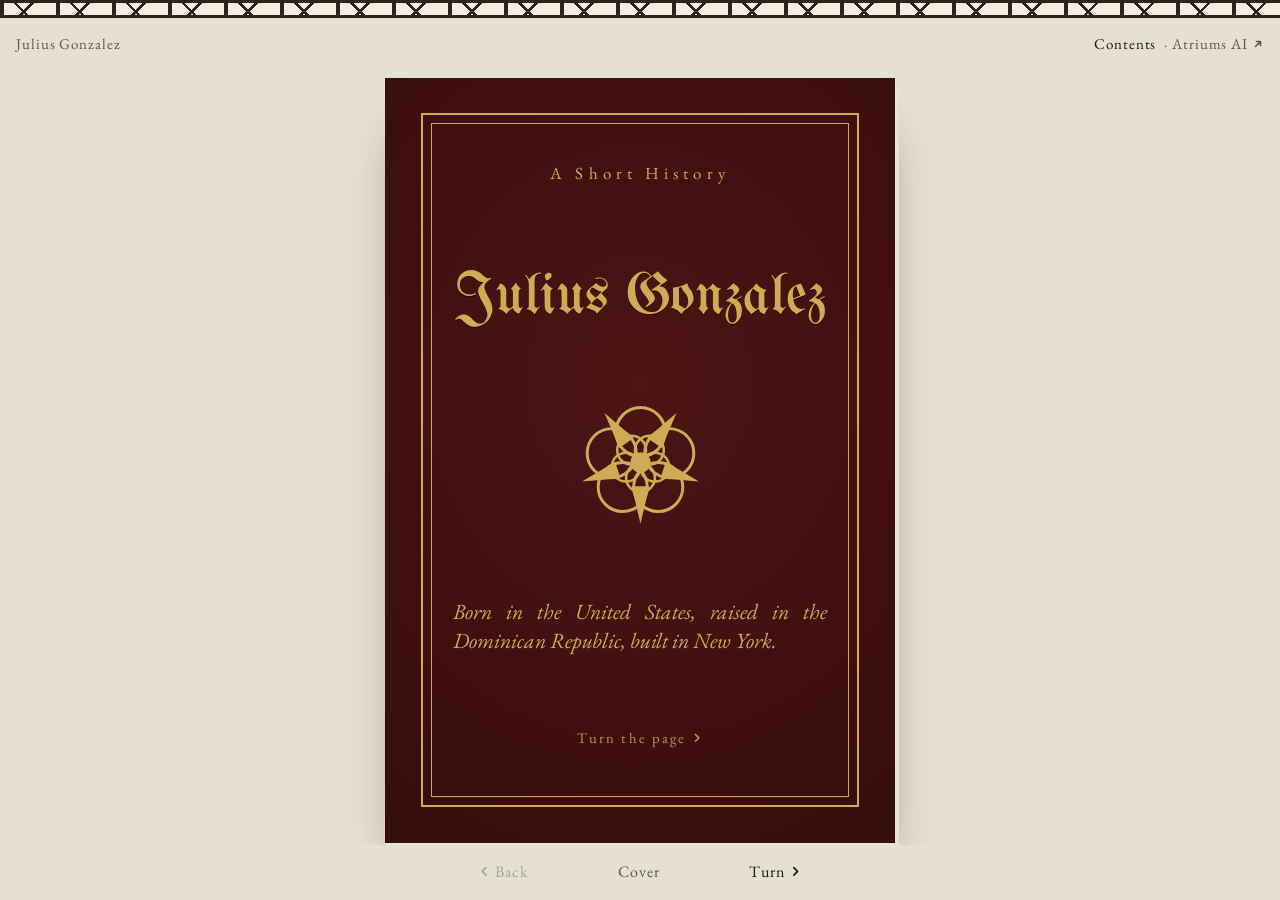
==== commit ac978bdf: "Apply artifact comments: Jefferies tenure, centered pages, SVG icons - Figure 2 shows Jefferies as o" ====
--- a/index.html
+++ b/index.html
@@ -133,7 +133,8 @@
 .page .drop::first-letter { font-family: var(--black); float: left; font-size: 3.5em; line-height: .8; padding: .1em .1em 0 0; color: var(--oxblood); }
 .page .meta { font-family: var(--caps); font-size: .82em; color: var(--ink-soft); text-align: left; }
 .ref { font-variant-numeric: lining-nums; font-size: .65em; vertical-align: super; line-height: 0; color: var(--oxblood); }
-.notes { margin-top: auto; padding-top: .5em; font-size: .78em; line-height: 1.35; color: var(--ink-soft); }
+.pbody > .content { margin-block: auto; }
+.notes { margin-top: 0; padding-top: .5em; font-size: .78em; line-height: 1.35; color: var(--ink-soft); }
 .notes::before { content: ""; display: block; width: 30%; border-top: 1px solid var(--ink-soft); margin-bottom: .5em; }
 .notes p { text-align: left; margin-bottom: .35em; }
 .notes .n { color: var(--oxblood); font-variant-numeric: lining-nums; margin-right: .3em; }
@@ -222,7 +223,8 @@
 .chart .yr { font-size: 15px; fill: var(--ink-soft); font-variant-numeric: lining-nums tabular-nums; }
 .chart .dur { font-size: 15.5px; font-style: italic; fill: var(--ink-soft); }
 .chart .axis, .chart .tk { stroke: var(--ink); stroke-width: .8; }
-.chart .bar { fill: var(--ink); } .chart .bar.now { fill: var(--oxblood); } .chart .edu { fill: var(--green); }
+.chart .bar { fill: var(--ink); } .chart .bar.sub { fill: var(--ink-soft); } .chart .bar.now { fill: var(--oxblood); }
+.chart .subl { font-size: 15.5px; } .chart .bracket { fill: none; stroke: var(--ink-soft); stroke-width: .8; stroke-dasharray: 2 2; } .chart .edu { fill: var(--green); }
 .chart .nowline { stroke: var(--oxblood); stroke-width: .8; }
 .chart .now-t { fill: var(--oxblood); font-family: var(--caps); font-size: 14px; letter-spacing: .1em; }
 .figcap { font-size: .82em; color: var(--ink-soft); line-height: 1.35; }
@@ -250,6 +252,9 @@
 .finis svg { width: 3em; height: 3em; }
 .finis .colophon { font-size: .82em; color: var(--ink-soft); max-width: 22em; text-align: center; font-style: italic; }
 
+/* drawn icons (no font glyphs) */
+.ic { width: .8em; height: .8em; display: inline-block; vertical-align: -.05em; fill: none; stroke: currentColor; stroke-width: 1.6; stroke-linecap: round; stroke-linejoin: round; }
+
 /* controls */
 .controls {
   flex: none; display: flex; justify-content: center; align-items: center; gap: 18px;
@@ -278,7 +283,7 @@
 <div class="timber" aria-hidden="true"></div>
 <div class="bar">
   <span>Julius Gonzalez</span>
-  <span><button type="button" data-go="2">Contents</button> · <a href="https://www.atriums.ai/" target="_blank" rel="noopener" style="text-decoration:none">Atriums AI ↗</a></span>
+  <span><button type="button" data-go="2">Contents</button> · <a href="https://www.atriums.ai/" target="_blank" rel="noopener" style="text-decoration:none">Atriums AI <svg class="ic" viewBox="0 0 12 12" aria-hidden="true" focusable="false"><path d="M3.5 8.5 8.5 3.5M4.5 3.5h4v4" /></svg></a></span>
 </div>
 
 <main class="stage" id="stage">
@@ -286,9 +291,9 @@
 </main>
 
 <nav class="controls" aria-label="Turn pages">
-  <button type="button" id="prev" aria-label="Previous page">‹ Back</button>
+  <button type="button" id="prev" aria-label="Previous page"><svg class="ic" viewBox="0 0 12 12" aria-hidden="true" focusable="false"><path d="M7.5 2.5 4 6l3.5 3.5" /></svg> Back</button>
   <span id="where">Cover</span>
-  <button type="button" id="next" aria-label="Next page">Turn ›</button>
+  <button type="button" id="next" aria-label="Next page">Turn <svg class="ic" viewBox="0 0 12 12" aria-hidden="true" focusable="false"><path d="M4.5 2.5 8 6l-3.5 3.5" /></svg></button>
 </nav>
 
 <div id="pages">
@@ -302,7 +307,7 @@
       </div>
       <svg class="medal" aria-hidden="true" viewBox="-15 -15 30 30"><path class="s" d="M1.6,-5.8 L8.5,-11.7 L5.0,-3.4 Z" /><path class="s" d="M6.0,-0.2 L13.8,4.5 L4.7,3.7 Z" /><path class="s" d="M2.1,5.6 L0.0,14.5 L-2.1,5.6 Z" /><path class="s" d="M-4.7,3.7 L-13.8,4.5 L-6.0,-0.2 Z" /><path class="s" d="M-5.0,-3.4 L-8.5,-11.7 L-1.6,-5.8 Z" /><circle class="p1" cx="0.0" cy="-7.2" r="5.8" /><circle class="p1" cx="6.8" cy="-2.2" r="5.8" /><circle class="p1" cx="4.2" cy="5.8" r="5.8" /><circle class="p1" cx="-4.2" cy="5.8" r="5.8" /><circle class="p1" cx="-6.8" cy="-2.2" r="5.8" /><circle class="p2" cx="2.1" cy="-2.9" r="3.4" /><circle class="p2" cx="3.4" cy="1.1" r="3.4" /><circle class="p2" cx="0.0" cy="3.6" r="3.4" /><circle class="p2" cx="-3.4" cy="1.1" r="3.4" /><circle class="p2" cx="-2.1" cy="-2.9" r="3.4" /><circle class="c" r="2.4" /></svg>
       <p class="sub">Born in the United States, raised in the Dominican Republic, built in New York.</p>
-      <p class="hint">Turn the page ›</p>
+      <p class="hint">Turn the page <svg class="ic" viewBox="0 0 12 12" aria-hidden="true" focusable="false"><path d="M4.5 2.5 8 6l-3.5 3.5" /></svg></p>
     </div>
   </section>
 
@@ -384,7 +389,7 @@
   </section>
 
   <!-- 3 · Part I -->
-  <section class="page verso" data-run="Hispaniola">
+  <section class="page verso text" data-run="Hispaniola">
     <h2><span class="part-no">Part I</span>Eleven years in the Dominican Republic</h2>
     <p class="drop">I was born in the United States and spent eleven years growing up in the Dominican Republic.<span class="ref">1</span> That's where I learned to be resourceful. When you don't have everything handed to you, you get creative with what you have.</p>
     <p>Growing up between two languages and two cultures taught me to adapt quickly, listen closely, and feel at home somewhere new. I still lean on that every day.</p>
@@ -392,28 +397,28 @@
   </section>
 
   <!-- 4 · Part II -->
-  <section class="page" data-run="New York">
+  <section class="page text" data-run="New York">
     <h2><span class="part-no">Part II</span>New York, which doesn't wait for anyone</h2>
     <p class="drop">Moving to New York City was its own education.<span class="ref">2</span> The pace and the ambition rewire you. New York taught me that if you want something, you go and get it. You don't wait for permission or a perfect plan.</p>
     <div class="notes"><p><span class="n">2</span>About 1,550 miles north of where I grew up, measured in a straight line.</p></div>
   </section>
 
   <!-- 5 · Part III -->
-  <section class="page verso" data-run="The Long Way Round">
+  <section class="page verso text" data-run="The Long Way Round">
     <h2><span class="part-no">Part III</span>The non-traditional path</h2>
     <p class="drop">My route to a four-year degree started at community college. Some people see that as a detour. For me it was a launchpad. I put my head down, excelled, and earned my transfer to Binghamton University.<span class="ref">3</span></p>
     <div class="notes"><p><span class="n">3</span>Where you start doesn't decide where you finish.</p></div>
   </section>
 
   <!-- 6 · Part IV -->
-  <section class="page" data-run="Binghamton">
+  <section class="page text" data-run="Binghamton">
     <h2><span class="part-no">Part IV</span>Binghamton, where I fell for startups</h2>
     <p class="drop">I studied Financial Economics, but entrepreneurship is what grabbed me. A small group of people with an idea and enough grit could build something from nothing and put it in people's hands. I went to every talk I could find and started treating problems as things to build.</p>
     <p class="meta">Binghamton University, State University of New York · B.S. Financial Economics · December 2015</p>
   </section>
 
   <!-- 7 · Part V -->
-  <section class="page verso" data-run="The Magic Book">
+  <section class="page verso text" data-run="The Magic Book">
     <h2><span class="part-no">Part V</span>The magic book</h2>
     <p class="drop">My first real startup was an augmented reality magic book: a printed book that came alive when you pointed a phone at it. Characters stepped off the page, and readers could explore a story instead of only reading it.</p>
     <p>Partway through the build, my technical cofounder quit. Nobody was left to build it, so I decided to become someone who could.</p>
@@ -431,7 +436,7 @@
   </section>
 
   <!-- 9 · Part VI -->
-  <section class="page verso" data-run="Shipping">
+  <section class="page verso text" data-run="Shipping">
     <h2><span class="part-no">Part VI</span>From learning to code to shipping</h2>
     <p class="drop">Teaching myself turned into a habit of building. I've designed and built mobile apps and websites from the ground up, frontend and backend, and published iOS apps to the App Store.<span class="ref">4</span></p>
     <p><span class="sc">Tools of the trade:</span> Python, JavaScript, React, iOS, SQL, REST APIs, Snowflake, Power BI and large language models.</p>
@@ -439,7 +444,7 @@
   </section>
 
   <!-- 10 · Part VII a -->
-  <section class="page" data-run="Finance &amp; Data">
+  <section class="page text" data-run="Finance &amp; Data">
     <h2><span class="part-no">Part VII</span>A builder inside finance and data</h2>
     <p class="drop">For ten years I've worked where product, data and technology meet, turning messy problems into products people use.</p>
     <p>At <strong>Jefferies</strong>, as Product Strategist in Investment Banking, now Vice President, I led data scientists, engineers, delivery and business leaders to launch the firm's first LLM-powered application.<span class="ref">5</span> I set strategy for a portfolio of fintech and banking software and use SQL-driven analysis to decide what to build next.</p>
@@ -447,7 +452,7 @@
   </section>
 
   <!-- 11 · Part VII b -->
-  <section class="page verso" data-run="Finance &amp; Data">
+  <section class="page verso text" data-run="Finance &amp; Data">
     <p>At <strong>Avero</strong>, as Product Owner and Data Analyst, I owned the sales, onboarding and billing platform end to end. I published nationwide reporting on the restaurant industry's recovery after COVID and moved the company's data into Snowflake and Power BI.</p>
     <table class="figs">
       <caption>Table 1. The work, in numbers</caption>
@@ -463,17 +468,17 @@
   </section>
 
   <!-- 12 · Figure 2 -->
-  <section class="page" data-run="Finance &amp; Data">
+  <section class="page text" data-run="Finance &amp; Data">
     <p class="figcap" style="margin-top:.5em"><span class="sc">Figure 2.</span> The decade to scale.</p>
-    <svg class="chart" viewBox="0 -4 440 268" role="img" aria-labelledby="chart-t">
+    <svg class="chart" viewBox="0 -4 440 312" role="img" aria-labelledby="chart-t">
       <title id="chart-t">Career timeline from December 2015 to November 2026</title>
-      <line class="nowline" x1="423.2" y1="14" x2="423.2" y2="222" /><text class="now-t" x="423.2" y="9" text-anchor="end">NOW · NOV 2026</text><path class="edu" d="M28.0,26 l6,6 l-6,6 l-6,-6 Z" /><text x="39.0" y="37">Binghamton, B.S. <tspan class="dur" dx="4">Dec 2015</tspan></text><rect class="bar " x="31.1" y="78.5" width="208.2" height="7" /><text x="31.1" y="56">Avero <tspan class="dur" dx="4">5 yr 9 mo</tspan></text><text class="dur" x="31.1" y="71">Product Owner &amp; Data Analyst</text><rect class="bar " x="239.2" y="134.5" width="57.3" height="7" /><text x="296.5" y="112" text-anchor="end">Jefferies <tspan class="dur" dx="4">1 yr 7 mo</tspan></text><text class="dur" x="296.5" y="127" text-anchor="end">Data Analyst</text><rect class="bar now" x="296.5" y="190.5" width="126.7" height="7" /><text x="423.2" y="168" text-anchor="end">Jefferies <tspan class="dur" dx="4">3 yr 6 mo</tspan></text><text class="dur" x="423.2" y="183" text-anchor="end">Product Strategist, Assoc. → VP</text><line class="axis" x1="31.1" y1="234" x2="423.2" y2="234" /><line class="tk" x1="31.1" y1="234" x2="31.1" y2="238" /><text class="yr" x="31.1" y="254" text-anchor="middle">2016</text><line class="tk" x1="67.2" y1="234" x2="67.2" y2="238" /><line class="tk" x1="103.5" y1="234" x2="103.5" y2="238" /><text class="yr" x="103.5" y="254" text-anchor="middle">2018</text><line class="tk" x1="139.7" y1="234" x2="139.7" y2="238" /><line class="tk" x1="175.9" y1="234" x2="175.9" y2="238" /><text class="yr" x="175.9" y="254" text-anchor="middle">2020</text><line class="tk" x1="212.1" y1="234" x2="212.1" y2="238" /><line class="tk" x1="248.3" y1="234" x2="248.3" y2="238" /><text class="yr" x="248.3" y="254" text-anchor="middle">2022</text><line class="tk" x1="284.5" y1="234" x2="284.5" y2="238" /><line class="tk" x1="320.7" y1="234" x2="320.7" y2="238" /><text class="yr" x="320.7" y="254" text-anchor="middle">2024</text><line class="tk" x1="356.9" y1="234" x2="356.9" y2="238" /><line class="tk" x1="393.1" y1="234" x2="393.1" y2="238" /><text class="yr" x="393.1" y="254" text-anchor="middle">2026</text>
+      <line class="nowline" x1="423.2" y1="14" x2="423.2" y2="270" /><text class="now-t" x="423.2" y="9" text-anchor="end">NOW · NOV 2026</text><path class="edu" d="M28.0,26 l6,6 l-6,6 l-6,-6 Z" /><text x="39.0" y="37">Binghamton, B.S. <tspan class="dur" dx="4">Dec 2015</tspan></text><rect class="bar " x="31.1" y="96.0" width="208.2" height="8" /><text x="31.1" y="76">Avero <tspan class="dur" dx="4">5 yr 9 mo</tspan></text><text class="dur" x="31.1" y="91">Product Owner &amp; Data Analyst</text><rect class="bar " x="239.2" y="164.0" width="184.0" height="8" /><text x="239.2" y="144">Jefferies <tspan class="dur" dx="4">5 yr 1 mo</tspan></text><text class="dur" x="239.2" y="159">Oct 2021 to today</text><rect class="bar sub" x="239.2" y="204.0" width="57.3" height="4" /><text class="subl" x="229.2" y="211" text-anchor="end">Data Analyst <tspan class="dur" dx="4">1 yr 7 mo</tspan></text><rect class="bar now" x="296.5" y="238.0" width="126.7" height="4" /><text class="subl" x="229.2" y="245" text-anchor="end">Product Strategist <tspan class="dur" dx="4">3 yr 6 mo</tspan></text><text class="dur" x="229.2" y="261" text-anchor="end">Associate, then VP</text><path class="bracket" d="M239.2,172 V242" /><line class="axis" x1="31.1" y1="282" x2="423.2" y2="282" /><line class="tk" x1="31.1" y1="282" x2="31.1" y2="286" /><text class="yr" x="31.1" y="302" text-anchor="middle">2016</text><line class="tk" x1="67.2" y1="282" x2="67.2" y2="286" /><line class="tk" x1="103.5" y1="282" x2="103.5" y2="286" /><text class="yr" x="103.5" y="302" text-anchor="middle">2018</text><line class="tk" x1="139.7" y1="282" x2="139.7" y2="286" /><line class="tk" x1="175.9" y1="282" x2="175.9" y2="286" /><text class="yr" x="175.9" y="302" text-anchor="middle">2020</text><line class="tk" x1="212.1" y1="282" x2="212.1" y2="286" /><line class="tk" x1="248.3" y1="282" x2="248.3" y2="286" /><text class="yr" x="248.3" y="302" text-anchor="middle">2022</text><line class="tk" x1="284.5" y1="282" x2="284.5" y2="286" /><line class="tk" x1="320.7" y1="282" x2="320.7" y2="286" /><text class="yr" x="320.7" y="302" text-anchor="middle">2024</text><line class="tk" x1="356.9" y1="282" x2="356.9" y2="286" /><line class="tk" x1="393.1" y1="282" x2="393.1" y2="286" /><text class="yr" x="393.1" y="302" text-anchor="middle">2026</text>
     </svg>
-    <p class="figcap">Each bar runs from its start month to its end month on one scale. Durations are in italic beside each role. The red bar is the current role and the green mark is graduation.</p>
+    <p class="figcap">Each bar runs from its start month to its end month on one scale. The Jefferies bar is the whole tenure; the two thinner bars beneath it split it into roles. The red bar is the current role and the green mark is graduation.</p>
   </section>
 
   <!-- 13 · Part VIII -->
-  <section class="page verso" data-run="Atriums AI">
+  <section class="page verso text" data-run="Atriums AI">
     <h2><span class="part-no">Part VIII</span>Atriums AI</h2>
     <p class="drop">Outside my day job, I'm building again. <a href="https://www.atriums.ai/" target="_blank" rel="noopener"><strong>Atriums AI</strong></a><span class="ref">6</span> is a live room where a team talks through an idea and AI coding agents build it while they talk. The group compares the versions side by side, votes, and pushes the winner to GitHub with a spec.</p>
     <p>It's the same pull I felt at Binghamton and the same stubbornness from the magic book, now with ten years of product experience behind it.</p>
@@ -484,7 +489,7 @@
   </section>
 
   <!-- 14 · values -->
-  <section class="page" data-run="What Carries Through">
+  <section class="page text" data-run="What Carries Through">
     <h2><span class="part-no">Epilogue</span>What carries through</h2>
     <div class="values">
       <div><h3>Learning</h3><p>From the DR to self-taught code to LLMs, I'm happiest as a beginner at something new.</p></div>
@@ -494,7 +499,7 @@
   </section>
 
   <!-- 15 · about + correspondence -->
-  <section class="page verso" data-run="About the Author">
+  <section class="page verso text" data-run="About the Author">
     <h2><span class="part-no">About the author</span>Julius Gonzalez</h2>
     <p class="drop">Julius Gonzalez is a product strategist and self-taught engineer in New York, and the founder of Atriums AI. He invests in early-stage founders, including <strong>BoldVoice</strong>. Away from the keyboard he skis, trains judo, plays basketball, scuba dives and follows Formula 1.</p>
     <p class="sc" style="color:var(--oxblood);margin:.4em 0 .2em">Correspondence</p>
@@ -503,7 +508,7 @@
       <span class="email" id="email">gonzalezjulius.c@gmail.com</span>
       <div class="btns">
         <button class="btn" id="copy-email" type="button">Copy email</button>
-        <a class="btn ghost" href="https://www.linkedin.com/in/juliuscgonzalez" target="_blank" rel="noopener">LinkedIn ↗</a>
+        <a class="btn ghost" href="https://www.linkedin.com/in/juliuscgonzalez" target="_blank" rel="noopener">LinkedIn <svg class="ic" viewBox="0 0 12 12" aria-hidden="true" focusable="false"><path d="M3.5 8.5 8.5 3.5M4.5 3.5h4v4" /></svg></a>
       </div>
     </div>
   </section>
@@ -528,7 +533,7 @@
 </div>
 
 <div class="zoom" id="zoom" hidden>
-  <button type="button" id="zoom-close">Close ✕</button>
+  <button type="button" id="zoom-close">Close <svg class="ic" viewBox="0 0 12 12" aria-hidden="true" focusable="false"><path d="M3 3l6 6M9 3 3 9" /></svg></button>
   <div id="zoom-body"></div>
 </div>
 
@@ -549,6 +554,11 @@
   pages.forEach((p, i) => {
     if (p.classList.contains("cover")) return;
     const inner = document.createElement("div"); inner.className = "pbody";
+    if (p.classList.contains("text")) {
+      const content = document.createElement("div"); content.className = "content";
+      [...p.childNodes].forEach((n) => { if (!(n.classList && n.classList.contains("notes"))) content.appendChild(n); });
+      inner.appendChild(content);
+    }
     while (p.firstChild) inner.appendChild(p.firstChild);
     const run = document.createElement("div"); run.className = "run"; run.textContent = p.dataset.run || "";
     const foot = document.createElement("div"); foot.className = "foot";
